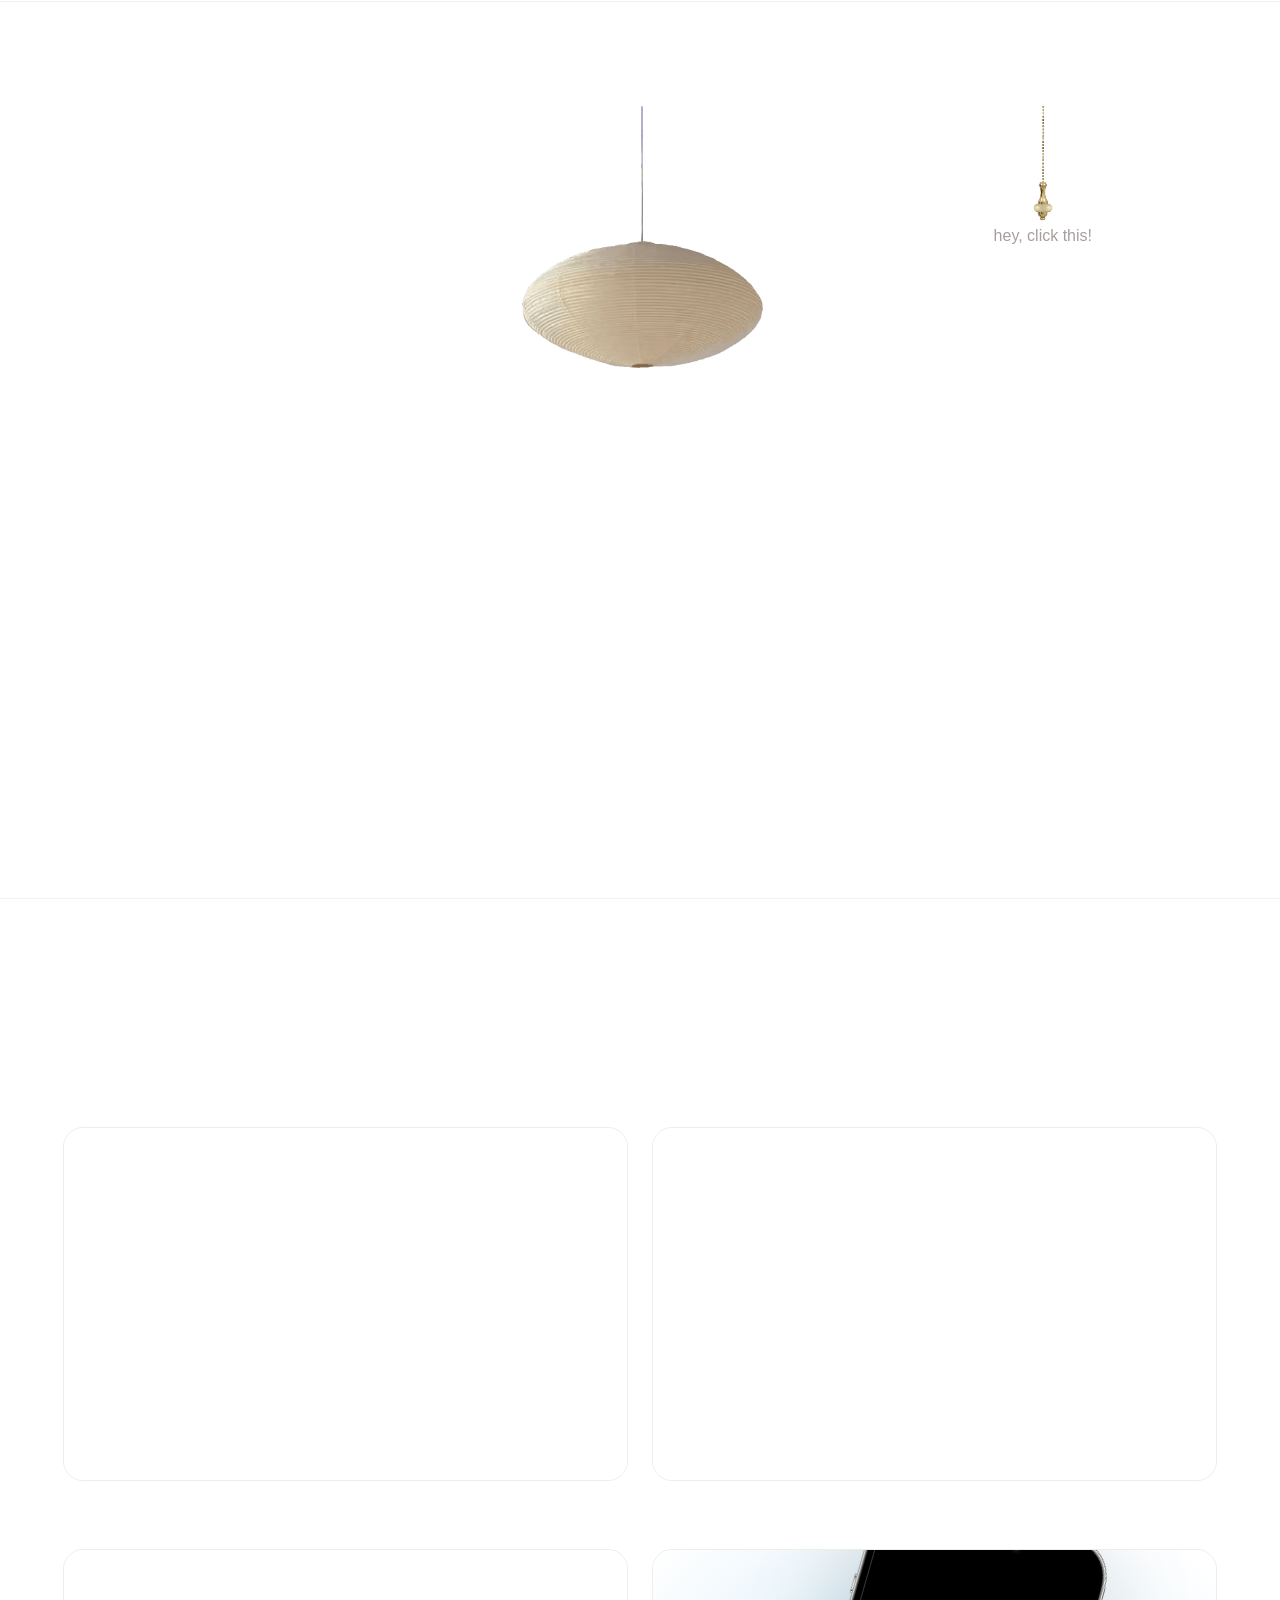
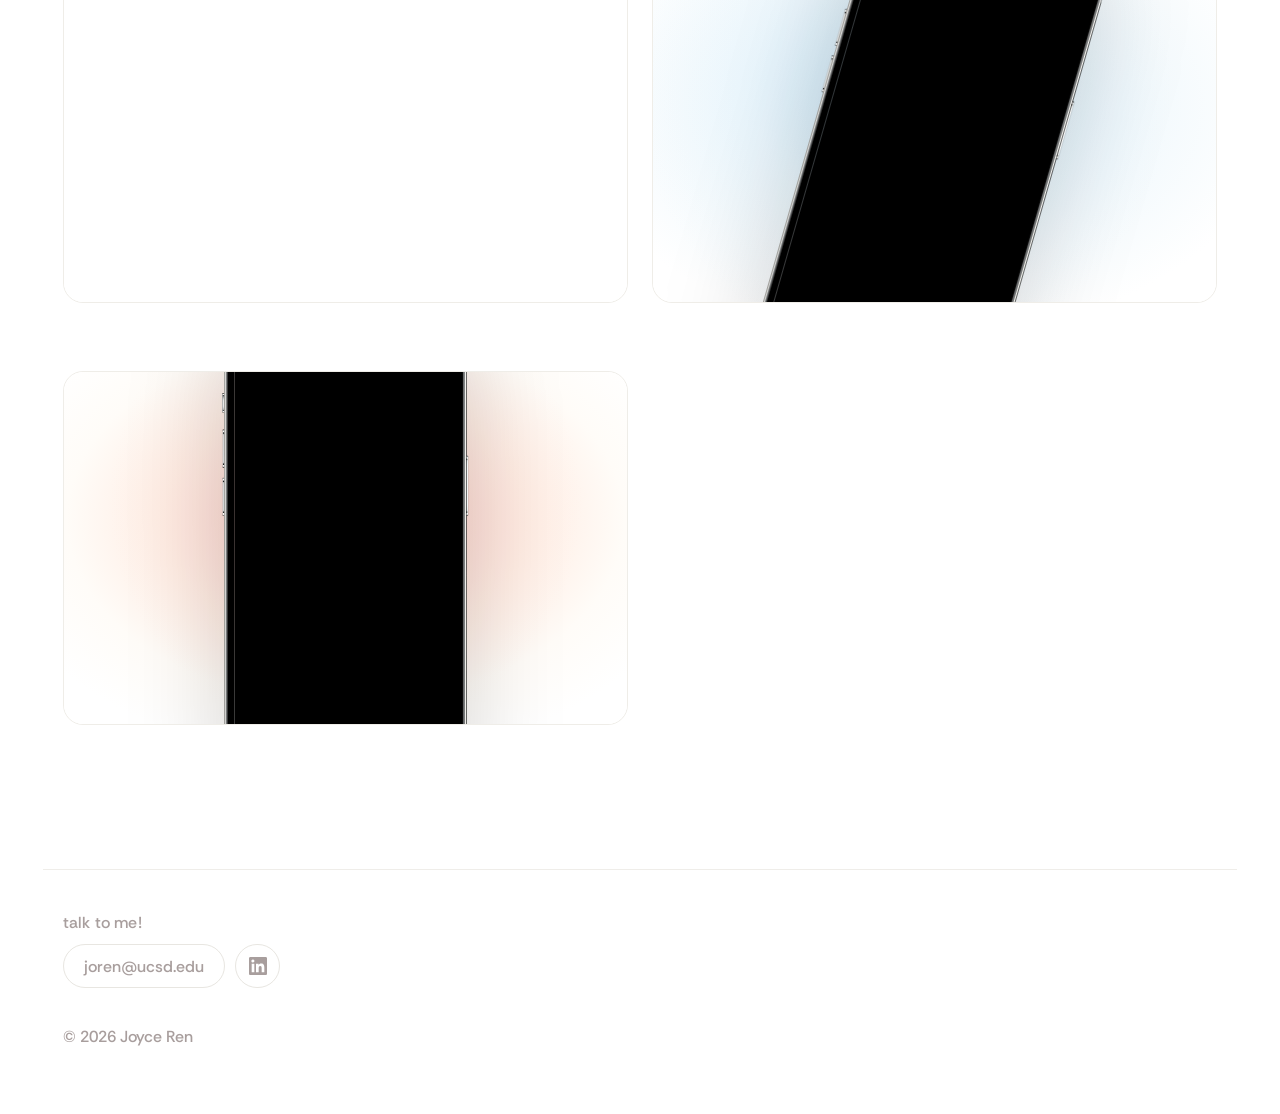
==== index.html @ e7a12d9d "Blur the hero name in faster and fade the nav in on scroll. The name and tagline now sharpen slightl" ====
<!DOCTYPE html>
<html lang="en">
<head>
  <meta charset="UTF-8">
  <meta name="viewport" content="width=device-width, initial-scale=1.0">
  <meta name="description" content="Joyce Ren — Product designer and creative technologist.">
  <title>Joyce Ren — Portfolio</title>
  <link rel="preconnect" href="https://fonts.googleapis.com">
  <link rel="preconnect" href="https://fonts.gstatic.com" crossorigin>
  <link href="https://fonts.googleapis.com/css2?family=Rethink+Sans:ital,wght@0,300;0,400;0,500;0,600;0,700;0,800;1,300;1,400;1,500;1,600;1,700;1,800&display=swap" rel="stylesheet">
  <link rel="icon" href="favicon.ico" sizes="any">
  <link rel="icon" type="image/png" sizes="32x32" href="assets/favicon/favicon-32.png">
  <link rel="icon" type="image/png" sizes="192x192" href="assets/favicon/favicon-192.png">
  <link rel="apple-touch-icon" href="assets/favicon/apple-touch-icon.png">
  <link rel="stylesheet" href="css/main.css">
</head>
<body class="portfolio-page">

  <header class="case-topbar" aria-hidden="true">
    <div class="case-topbar__inner">
      <div class="case-topbar__left">
        <a href="index.html" class="case-topbar__logo" aria-label="Joyce Ren home"></a>
        <nav id="site-nav" class="case-topbar__nav" aria-label="Main">
          <a href="index.html#work">Work</a>
          <a href="canvas/index.html">Canvas</a>
          <a href="about/index.html">About</a>
        </nav>
      </div>
      <button class="nav-toggle" aria-expanded="false" aria-controls="site-nav" aria-label="Toggle navigation">
        Menu
      </button>
    </div>
  </header>

  <main>
    <section class="hero lamp-hero" id="intro" aria-label="Introduction">
      <div class="lamp-hero__sticky">
        <div class="lamp-hero__stage">
          <div class="lamp-hero__halo" aria-hidden="true">
            <img
              class="lamp-hero__glow"
              src="assets/images/hero/lamp-glow.png"
              alt=""
              width="613"
              height="760"
              decoding="async"
            >
          </div>

          <div class="lamp-hero__lamp" aria-hidden="true">
            <img
              class="lamp-hero__lamp-img lamp-hero__lamp-img--unlit"
              src="assets/images/hero/lamp-unlit.png"
              alt=""
              width="459"
              height="432"
              decoding="async"
              fetchpriority="high"
            >
            <img
              class="lamp-hero__lamp-img lamp-hero__lamp-img--lit"
              src="assets/images/hero/lamp-lit.png"
              alt=""
              width="459"
              height="432"
              decoding="async"
            >
          </div>

          <button
            type="button"
            class="lamp-hero__pull"
            id="lamp-pull"
            aria-label="Pull to light the lamp"
            aria-pressed="false"
          >
            <img
              class="lamp-hero__pull-img"
              src="assets/images/hero/pull-chain.png"
              alt=""
              width="85"
              height="455"
              decoding="async"
            >
            <span class="lamp-hero__hint">hey, click this!</span>
          </button>

          <div class="lamp-hero__intro">
            <h1 class="lamp-hero__name">Joyce Ren</h1>
            <p class="lamp-hero__tagline">designs to illuminate the human experience.</p>
          </div>
        </div>
      </div>
      <div class="lamp-hero__scroll" aria-hidden="true"></div>
    </section>

    <section id="work" class="section section--tight" aria-label="Work">
      <div class="container">
        <ul class="work-grid">
          <li>
            <article class="work-card edge-glow">
              <span class="edge-glow__bloom" aria-hidden="true"></span>
              <span class="edge-glow__ring" aria-hidden="true"></span>
              <div class="work-card__image work-card__image--video" aria-hidden="true">
                <video
                  class="work-card__cover-video"
                  autoplay
                  muted
                  loop
                  playsinline
                  webkit-playsinline
                  preload="metadata"
                >
                  <source src="assets/videos/autoinvent/autoinvent-cover.mp4" type="video/mp4">
                </video>
              </div>
              <h3 class="work-card__caption">
                <span class="work-card__title">AutoInvent</span>
                <span class="work-card__sep" aria-hidden="true">•</span>
                <span class="work-card__desc">Building the first accessible AI patent platform.</span>
              </h3>
              <a href="case-studies/autoinvent/index.html" class="work-card__link" aria-label="AutoInvent case study"></a>
            </article>
          </li>

          <li>
            <article class="work-card edge-glow">
              <span class="edge-glow__bloom" aria-hidden="true"></span>
              <span class="edge-glow__ring" aria-hidden="true"></span>
              <div class="work-card__image work-card__image--video" aria-hidden="true">
                <video
                  class="work-card__cover-video work-card__cover-video--cueturn"
                  autoplay
                  muted
                  loop
                  playsinline
                  webkit-playsinline
                  preload="auto"
                  data-loop-start="6.9"
                  data-playback-rate="1.9"
                >
                  <source src="assets/videos/cueturn/cueturn-demo-vid.mp4" type="video/mp4">
                </video>
              </div>
              <h3 class="work-card__caption">
                <span class="work-card__title">CueTurn (HCI Research)</span>
                <span class="work-card__sep" aria-hidden="true">•</span>
                <span class="work-card__desc">How AI intervenes in live group conversations</span>
              </h3>
              <a href="case-studies/cueturn/index.html" class="work-card__link" aria-label="CueTurn case study"></a>
            </article>
          </li>

          <li>
            <article class="work-card edge-glow">
              <span class="edge-glow__bloom" aria-hidden="true"></span>
              <span class="edge-glow__ring" aria-hidden="true"></span>
              <div class="work-card__image work-card__image--current" aria-hidden="true">
                <video
                  class="work-card__cover-video"
                  autoplay
                  muted
                  loop
                  playsinline
                  webkit-playsinline
                  preload="metadata"
                >
                  <source src="assets/videos/current/scene-1.mp4" type="video/mp4">
                </video>
              </div>
              <h3 class="work-card__caption">
                <span class="work-card__title">Current</span>
                <span class="work-card__sep" aria-hidden="true">•</span>
                <span class="work-card__desc">Google Calendar extension for long-term goals and daily tasks.</span>
              </h3>
              <a href="case-studies/current/index.html" class="work-card__link work-card__link--current" aria-label="Current case study"></a>
            </article>
          </li>

          <li>
            <article class="work-card edge-glow">
              <span class="edge-glow__bloom" aria-hidden="true"></span>
              <span class="edge-glow__ring" aria-hidden="true"></span>
              <div class="work-card__image work-card__image--homestart" aria-hidden="true">
                <div class="home-start-cover">
                  <div class="case-device-video case-device-video--modern home-start-cover__phone">
                    <img
                      class="case-device-video__frame"
                      src="assets/images/home-start/phone-frame.png"
                      alt=""
                      width="418"
                      height="850"
                      decoding="async"
                    >
                    <div class="case-device-video__screen">
                      <video
                        class="case-device-video__media"
                        autoplay
                        muted
                        loop
                        playsinline
                        webkit-playsinline
                        preload="metadata"
                      >
                        <source src="assets/images/home-start/home-start-filter-demo.mp4" type="video/mp4">
                      </video>
                    </div>
                  </div>
                </div>
              </div>
              <h3 class="work-card__caption">
                <span class="work-card__title">Home Start</span>
                <span class="work-card__sep" aria-hidden="true">•</span>
                <span class="work-card__desc">Volunteer management with automated communication.</span>
              </h3>
              <a href="case-studies/home-start/index.html" class="work-card__link" aria-label="Home Start case study"></a>
            </article>
          </li>

          <li>
            <article class="work-card edge-glow">
              <span class="edge-glow__bloom" aria-hidden="true"></span>
              <span class="edge-glow__ring" aria-hidden="true"></span>
              <div class="work-card__image work-card__image--uber-med" aria-hidden="true">
                <div class="uber-med-cover">
                  <div class="case-device-video case-device-video--modern uber-med-cover__phone">
                    <img
                      class="case-device-video__frame"
                      src="assets/images/uber-med/phone-frame.png"
                      alt=""
                      width="418"
                      height="850"
                      decoding="async"
                    >
                    <div class="case-device-video__screen">
                      <video
                        class="case-device-video__media"
                        autoplay
                        muted
                        loop
                        playsinline
                        webkit-playsinline
                        preload="metadata"
                        data-playback-rate="1.8"
                      >
                        <source src="assets/images/uber-med/uber-med-ride-accommodations-demo.mp4" type="video/mp4">
                      </video>
                    </div>
                  </div>
                </div>
              </div>
              <h3 class="work-card__caption">
                <span class="work-card__title">Uber Med</span>
                <span class="work-card__sep" aria-hidden="true">•</span>
                <span class="work-card__desc">Integrating healthcare with reliable transportation.</span>
              </h3>
              <a href="case-studies/uber-med/index.html" class="work-card__link" aria-label="Uber Med case study"></a>
            </article>
          </li>
        </ul>
      </div>
    </section>
  </main>

  <footer class="home-footer">
    <div class="container home-footer__inner">
      <div class="home-footer__cta">
        <p class="home-footer__prompt">talk to me!</p>
        <div class="home-footer__actions">
          <a class="home-footer__email edge-glow" href="mailto:joren@ucsd.edu">
            <span class="edge-glow__bloom" aria-hidden="true"></span>
            <span class="edge-glow__ring" aria-hidden="true"></span>
            <span class="home-footer__email-text">joren@ucsd.edu</span>
          </a>
          <a class="home-footer__linkedin edge-glow" href="https://www.linkedin.com/in/joyce-ren" target="_blank" rel="noopener noreferrer" aria-label="LinkedIn">
            <span class="edge-glow__bloom" aria-hidden="true"></span>
            <span class="edge-glow__ring" aria-hidden="true"></span>
            <svg viewBox="0 0 24 24" aria-hidden="true" focusable="false">
              <path fill="currentColor" d="M20.45 20.45h-3.56v-5.57c0-1.33-.03-3.04-1.85-3.04-1.85 0-2.14 1.45-2.14 2.94v5.67H9.34V9h3.41v1.56h.05c.48-.9 1.64-1.85 3.37-1.85 3.6 0 4.27 2.37 4.27 5.46v6.28zM5.34 7.43a2.07 2.07 0 1 1 0-4.13 2.07 2.07 0 0 1 0 4.13zM7.12 20.45H3.56V9h3.56v11.45zM22.23 0H1.77C.79 0 0 .77 0 1.73v20.54C0 23.23.79 24 1.77 24h20.46c.98 0 1.77-.77 1.77-1.73V1.73C24 .77 23.21 0 22.23 0z"/>
            </svg>
          </a>
        </div>
      </div>
    </div>
    <div class="container home-footer__bottom">
      <span class="home-footer__copy">© 2026 Joyce Ren</span>
    </div>
  </footer>

  <script src="js/main.js"></script>
</body>
</html>
---- css/main.css ----
/* ==========================================================================
   Portfolio — shared styles
   ========================================================================== */

:root {
  --color-bg: #ffffff;
  --color-surface: #ffffff;
  --color-text: #A89E9D;
  --color-text-muted: #A89E9D;
  --color-text-hover: #a1a1a1;
  --color-text-muted-hover: #a1a1a1;
  --color-border: #e8e6e1;
  --color-accent: #2d4a3e;
  --color-accent-hover: #1f332b;

  --font-sans: "Rethink Sans", system-ui, -apple-system, BlinkMacSystemFont, "Segoe UI", sans-serif;
  --font-serif: var(--font-sans);

  --space-xs: 0.5rem;
  --space-sm: 1rem;
  --space-md: 1.5rem;
  --space-lg: 2.5rem;
  --space-xl: 4rem;
  --space-2xl: 6rem;

  --max-width: 74.625rem;
  --radius: 0.5rem;
  --transition: 200ms ease;

  /* Type scale — fixed sizes (source of truth) */
  --text-title-size: 64px; /* titles */
  --text-secondary-size: 32px; /* subheading / secondary */
  --text-tertiary-size: 16px; /* tertiary / body */
  --text-tertiary-weight: 500; /* tertiary / body weight */

  --case-content-max: 55rem;
  --case-sidebar-width: 10.5625rem;
  --nav-max-width: 74.625rem;
  --nav-padding-inline: 1.25rem;
  --nav-link-gap: 1.5rem;
  --nav-logo-gap: 1.75rem;
  --case-topbar-height: 4.5rem;

  --nav-glow-color: rgb(255, 190, 120);
  --nav-glow-core: rgba(255, 190, 120, 0.65);
  --nav-glow-mid: rgba(255, 160, 80, 0.38);
  --nav-glow-soft: rgba(255, 175, 100, 0.22);
  --nav-glow-hover: var(--nav-glow-color);
  --nav-glow-travel: 0.9s cubic-bezier(0.33, 1, 0.68, 1);
  --nav-glow-pad-x: 10px;
  --nav-glow-pad-y: 6px;
  --nav-glow-logo-size: calc(0.9375rem * 1.2 + 0.7rem + 2 * var(--nav-glow-pad-y));
  --nav-glow-fill: radial-gradient(
    circle at 50% 50%,
    rgba(255, 195, 130, 0.92) 0%,
    rgba(255, 170, 95, 0.55) 42%,
    rgba(255, 150, 75, 0.18) 72%,
    transparent 100%
  );
}

*,
*::before,
*::after {
  box-sizing: border-box;
}

html {
  scroll-behavior: smooth;
  overflow-x: clip;
}

body {
  margin: 0;
  font-family: var(--font-sans);
  font-size: var(--text-tertiary-size);
  line-height: 1.6;
  color: #A89E9D;
  background: var(--color-bg);
  -webkit-font-smoothing: antialiased;
  overflow-x: clip;
}

img {
  max-width: 100%;
  height: auto;
  display: block;
}

a {
  color: inherit;
  text-decoration: none;
}

a:hover {
  color: #a1a1a1;
}

/* --------------------------------------------------------------------------
   Layout
   -------------------------------------------------------------------------- */

.container {
  width: min(100% - 2.5rem, var(--nav-max-width));
  margin-inline: auto;
  padding-inline: var(--nav-padding-inline);
}

.section {
  padding-block: var(--space-xl);
}

.section--tight {
  padding-block: var(--space-lg);
}

/* --------------------------------------------------------------------------
   Typography
   -------------------------------------------------------------------------- */

.eyebrow {
  font-size: var(--text-tertiary-size);
  font-weight: 600;
  letter-spacing: 0.08em;
  text-transform: uppercase;
  color: #A89E9D;
}

h1, h2, h3, h4 {
  line-height: 1.2;
  font-weight: 600;
  margin: 0 0 var(--space-sm);
}

h1 {
  font-size: var(--text-title-size);
  letter-spacing: -0.02em;
}

h2 {
  font-size: var(--text-secondary-size);
  letter-spacing: -0.01em;
}

h3,
h4 {
  font-size: var(--text-tertiary-size);
}

p {
  margin: 0 0 var(--space-sm);
}

.lead {
  font-size: var(--text-tertiary-size);
  color: #A89E9D;
  max-width: 42rem;
}

.prose {
  max-width: 42rem;
}

.prose p:last-child {
  margin-bottom: 0;
}

/* --------------------------------------------------------------------------
   Header & navigation
   -------------------------------------------------------------------------- */

.site-header {
  position: sticky;
  top: 0;
  z-index: 100;
  background: color-mix(in srgb, var(--color-bg) 90%, transparent);
  backdrop-filter: blur(8px);
  border-bottom: 1px solid var(--color-border);
}

.site-header__inner {
  display: flex;
  align-items: center;
  justify-content: space-between;
  padding-block: var(--space-sm);
  gap: var(--space-md);
}

.site-header__resume {
  font-size: var(--text-tertiary-size);
  color: #A89E9D;
  margin-left: auto;
}

.site-header__resume:hover {
  color: var(--color-text-hover);
}

.site-logo {
  font-weight: 600;
  font-size: var(--text-tertiary-size);
  letter-spacing: -0.01em;
}

.site-nav {
  display: flex;
  align-items: center;
  gap: var(--space-md);
}

.site-nav a {
  font-size: var(--text-tertiary-size);
  color: #A89E9D;
  transition: color var(--transition);
}

.site-nav a:hover,
.site-nav a[aria-current="page"] {
  color: var(--color-text-hover);
}

.nav-toggle {
  display: none;
  background: none;
  border: 1px solid var(--color-border);
  border-radius: var(--radius);
  padding: var(--space-xs) var(--space-sm);
  font: inherit;
  cursor: pointer;
}

/* --------------------------------------------------------------------------
   Buttons & links
   -------------------------------------------------------------------------- */

.btn {
  display: inline-flex;
  align-items: center;
  gap: var(--space-xs);
  padding: 0.75rem 1.25rem;
  font-size: var(--text-tertiary-size);
  font-weight: 500;
  border-radius: var(--radius);
  border: 1px solid transparent;
  transition: background var(--transition), color var(--transition), border-color var(--transition);
  cursor: pointer;
}

.btn--primary {
  background: var(--color-accent);
  color: #fff;
}

.btn--primary:hover {
  background: var(--color-accent-hover);
  color: #fff;
}

.btn--ghost {
  border-color: var(--color-border);
  background: var(--color-surface);
}

.btn--ghost:hover {
  border-color: var(--color-text-muted-hover);
  color: var(--color-text-hover);
}

.text-link {
  font-size: var(--text-tertiary-size);
  font-weight: 500;
  color: #A89E9D;
  text-decoration: underline;
  text-underline-offset: 3px;
}

.text-link:hover {
  color: #a1a1a1;
}

/* --------------------------------------------------------------------------
   Home — lamp hero
   -------------------------------------------------------------------------- */

.portfolio-page.lamp-is-lit {
  --case-bg: color-mix(in srgb, #ffffff 92%, #fff3e4);
}

.lamp-hero {
  position: relative;
  min-height: 118vh;
  margin: 0;
  padding: 0;
}

.lamp-hero__scroll {
  height: 18vh;
  pointer-events: none;
}

.lamp-hero__sticky {
  position: sticky;
  top: 0;
  z-index: 1;
  display: flex;
  align-items: stretch;
  justify-content: center;
  min-height: 100vh;
  min-height: 100dvh;
  overflow: hidden;
  background: #ffffff;
}

.lamp-hero__stage {
  /* Shared lamp geometry so the glow can center on the shade. */
  --lamp-top: clamp(3.75rem, 10vh, 6rem);
  --lamp-width: clamp(13.5rem, 27vw, 19.5rem);
  --lamp-height: calc(var(--lamp-width) * 432 / 459);
  /* Keep glow near the shade center, nudged slightly upward. */
  --lamp-body-y: calc(var(--lamp-top) + var(--lamp-height) * 0.52);
  position: relative;
  width: min(100%, 56rem);
  min-height: 100vh;
  min-height: 100dvh;
  margin-inline: auto;
}

.lamp-hero__halo {
  position: absolute;
  top: var(--lamp-body-y);
  left: 50%;
  z-index: 0;
  width: clamp(36rem, 80vw, 58rem);
  height: clamp(29rem, 76vh, 53rem);
  transform: translate(-50%, -50%);
  opacity: calc(var(--lamp-power) * 0.9);
  pointer-events: none;
  transition: opacity 0.1s ease;
  overflow: hidden;
  /* Soften every edge of the glow art. */
  -webkit-mask-image:
    linear-gradient(to right, transparent 0%, #000 12%, #000 88%, transparent 100%),
    linear-gradient(to bottom, transparent 0%, #000 10%, #000 86%, transparent 100%);
  -webkit-mask-composite: source-in;
  mask-image:
    linear-gradient(to right, transparent 0%, #000 12%, #000 88%, transparent 100%),
    linear-gradient(to bottom, transparent 0%, #000 10%, #000 86%, transparent 100%);
  mask-composite: intersect;
}

.lamp-hero__glow {
  display: block;
  width: 100%;
  max-width: none;
  height: 100%;
  object-fit: fill;
  object-position: center center;
  user-select: none;
  -webkit-user-drag: none;
  filter: blur(2.5px);
}

.lamp-hero__lamp {
  position: absolute;
  top: var(--lamp-top);
  left: 50%;
  z-index: 2;
  width: var(--lamp-width);
  aspect-ratio: 459 / 432;
  transform: translateX(-50%);
  pointer-events: none;
}

.lamp-hero__lamp-img {
  position: absolute;
  inset: 0;
  display: block;
  width: 100%;
  height: 100%;
  object-fit: contain;
  object-position: center center;
  image-rendering: auto;
  user-select: none;
  -webkit-user-drag: none;
}

.lamp-hero__lamp-img--unlit {
  opacity: calc(1 - var(--lamp-power));
  transition: opacity 0.1s ease;
}

.lamp-hero__lamp-img--lit {
  opacity: var(--lamp-power);
  filter:
    drop-shadow(0 0 calc(16px * var(--lamp-power)) rgba(255, 190, 120, 0.42))
    drop-shadow(0 0 calc(40px * var(--lamp-power)) rgba(255, 170, 100, 0.26));
  transition: opacity 0.1s ease, filter 0.1s ease;
}

.lamp-hero__pull {
  /* Hang beside the lantern; chain top matches the cord top in the lamp art. */
  position: absolute;
  top: calc(var(--lamp-top) + var(--lamp-height) * 0.055);
  left: calc(50% + clamp(17.5rem, 34.5vw, 24.5rem));
  z-index: 3;
  display: flex;
  flex-direction: column;
  align-items: center;
  width: clamp(1rem, 2.05vw, 1.35rem);
  padding: 0;
  margin: 0;
  border: 0;
  background: transparent;
  cursor: pointer;
  pointer-events: none;
  transform: translateY(calc(var(--lamp-power) * 4px));
  transition: transform 0.2s cubic-bezier(0.33, 1, 0.68, 1);
}

.lamp-hero__pull-img {
  pointer-events: auto;
}

.lamp-hero__pull:focus-visible {
  outline: 2px solid rgba(255, 180, 110, 0.8);
  outline-offset: 4px;
  border-radius: 999px;
}

.lamp-hero__pull-img {
  display: block;
  width: 100%;
  max-width: none;
  height: auto;
  max-height: clamp(5.5rem, 16vh, 7.35rem);
  object-fit: contain;
  object-position: top center;
  user-select: none;
  -webkit-user-drag: none;
  transition: transform 0.35s cubic-bezier(0.33, 1, 0.68, 1);
}

.lamp-hero__pull:hover .lamp-hero__pull-img {
  transform: translateY(4px);
}

.lamp-hero__pull.is-pulled .lamp-hero__pull-img {
  transform: translateY(10px);
  transition-duration: 0.45s;
}

.lamp-hero__hint {
  margin-top: 0.3rem;
  font-size: var(--text-tertiary-size);
  font-style: normal;
  font-weight: var(--text-tertiary-weight);
  color: #A89E9D;
  white-space: nowrap;
  opacity: calc(1 - var(--lamp-power));
  visibility: visible;
  transition: opacity 0.1s ease, visibility 0.1s ease;
  pointer-events: none;
  text-align: center;
}

.portfolio-page.lamp-is-lit .lamp-hero__hint {
  visibility: hidden;
}

.lamp-hero__intro {
  position: absolute;
  left: 50%;
  top: clamp(59%, 66vh, 72%);
  z-index: 2;
  width: min(100% - 2rem, 72rem);
  text-align: center;
  transform: translate(-50%, 0);
  /* Clears a little ahead of the lamp so the name and tagline blur into focus first. */
  opacity: var(--intro-power);
  filter: blur(calc((1 - var(--intro-power)) * 7px));
  transition: opacity 0.05s ease, filter 0.05s ease;
  pointer-events: none;
}

.lamp-hero__intro .lamp-hero__name {
  margin: 0 0 0.4rem;
  font-family: var(--font-sans);
  font-size: var(--text-title-size);
  font-style: normal;
  font-weight: 600;
  letter-spacing: -0.03em;
  line-height: 1.05;
  color: #f4c8ae;
  display: inline-block;
  transform: translateY(calc((1 - var(--intro-power)) * -0.75rem));
  transition: transform 0.05s ease;
}

.lamp-hero__intro .lamp-hero__tagline {
  margin: 0;
  font-family: var(--font-sans);
  font-size: calc(var(--text-secondary-size) - 2px);
  font-style: italic;
  font-weight: 550;
  letter-spacing: -0.02em;
  line-height: 1.4;
  color: #f4c8ae;
  white-space: nowrap;
}

@media (max-width: 900px) {
  .lamp-hero__pull {
    left: calc(50% + clamp(9.5rem, 28vw, 14rem));
  }
}

@media (max-width: 768px) {
  .lamp-hero__stage {
    --lamp-top: calc(var(--case-topbar-height) + 2.25rem);
    --lamp-width: clamp(11.25rem, 58vw, 15.75rem);
  }

  .lamp-hero__halo {
    width: min(110vw, 34rem);
    height: clamp(24rem, 64vh, 37rem);
  }

  .lamp-hero__pull {
    top: calc(var(--lamp-top) + var(--lamp-height) * 0.055);
    left: calc(50% + clamp(6.75rem, 34vw, 9.5rem));
    width: clamp(0.95rem, 4.4vw, 1.25rem);
  }

  .lamp-hero__pull-img {
    max-height: clamp(5.1rem, 14.5vh, 6.9rem);
  }

  .lamp-hero__hint {
    font-size: var(--text-tertiary-size);
    letter-spacing: -0.03em;
  }

  .lamp-hero__intro {
    top: clamp(57%, 63vh, 69%);
  }

  .lamp-hero__intro .lamp-hero__tagline {
    white-space: normal;
  }

  .lamp-hero__intro .lamp-hero__name {
    font-size: var(--text-title-size);
  }

  .lamp-hero__intro .lamp-hero__tagline {
    font-size: calc(var(--text-secondary-size) - 2px);
  }
}

@media (max-width: 430px) {
  .lamp-hero__stage {
    --lamp-width: clamp(10.5rem, 56vw, 13.5rem);
  }

  .lamp-hero__pull {
    left: calc(50% + 5.85rem);
  }

  .lamp-hero__hint {
    font-size: var(--text-tertiary-size);
    max-width: 4.75rem;
    white-space: normal;
    line-height: 1.25;
  }
}

@media (prefers-reduced-motion: reduce) {
  .lamp-hero__halo,
  .lamp-hero__lamp-img--unlit,
  .lamp-hero__lamp-img--lit,
  .lamp-hero__pull,
  .lamp-hero__pull-img,
  .lamp-hero__hint,
  .lamp-hero__intro,
  .lamp-hero__intro .lamp-hero__name {
    transition: none;
  }
}

/* --------------------------------------------------------------------------
   Traveling edge glow (email pill, work cards, …)
   -------------------------------------------------------------------------- */

@property --edge-glow-angle {
  syntax: "<angle>";
  inherits: false;
  initial-value: 0deg;
}

@keyframes edge-glow-spin {
  to {
    --edge-glow-angle: 360deg;
  }
}

.edge-glow {
  --edge-glow-angle: 0deg;
  position: relative;
  isolation: isolate;
  overflow: visible;
}

.edge-glow__ring,
.edge-glow__bloom {
  position: absolute;
  inset: -1px;
  border-radius: inherit;
  pointer-events: none;
  opacity: 0;
  transition: opacity 0.35s ease;
  background: conic-gradient(
    from var(--edge-glow-angle),
    transparent 0deg,
    transparent 240deg,
    rgba(255, 215, 155, 0.06) 276deg,
    rgba(255, 210, 145, 0.62) 308deg,
    rgba(255, 198, 120, 0.78) 330deg,
    transparent 360deg
  );
}

.edge-glow__ring {
  z-index: 3;
  padding: 1px;
  -webkit-mask:
    linear-gradient(#000 0 0) content-box,
    linear-gradient(#000 0 0);
  mask:
    linear-gradient(#000 0 0) content-box,
    linear-gradient(#000 0 0);
  -webkit-mask-composite: xor;
  mask-composite: exclude;
}

.edge-glow__bloom {
  inset: -10px;
  filter: blur(10px);
  z-index: 0;
  padding: 10px;
  -webkit-mask:
    linear-gradient(#000 0 0) content-box,
    linear-gradient(#000 0 0);
  mask:
    linear-gradient(#000 0 0) content-box,
    linear-gradient(#000 0 0);
  -webkit-mask-composite: xor;
  mask-composite: exclude;
}

.edge-glow:hover .edge-glow__ring,
.edge-glow:hover .edge-glow__bloom,
.edge-glow:focus-visible .edge-glow__ring,
.edge-glow:focus-visible .edge-glow__bloom,
.edge-glow:focus-within .edge-glow__ring,
.edge-glow:focus-within .edge-glow__bloom {
  opacity: 0.85;
  animation: edge-glow-spin 2.8s linear infinite;
}

@media (prefers-reduced-motion: reduce) {
  .edge-glow:hover .edge-glow__ring,
  .edge-glow:hover .edge-glow__bloom,
  .edge-glow:focus-visible .edge-glow__ring,
  .edge-glow:focus-visible .edge-glow__bloom,
  .edge-glow:focus-within .edge-glow__ring,
  .edge-glow:focus-within .edge-glow__bloom {
    animation: none;
    background: radial-gradient(
      circle at 50% 100%,
      rgba(255, 190, 120, 0.7) 0%,
      rgba(255, 170, 95, 0.28) 42%,
      transparent 72%
    );
  }

  .edge-glow__ring {
    -webkit-mask: none;
    mask: none;
    inset: auto;
    left: 12%;
    right: 12%;
    bottom: -6px;
    height: 10px;
    border-radius: 999px;
    filter: blur(7px);
  }
}

/* --------------------------------------------------------------------------
   Work grid
   -------------------------------------------------------------------------- */

.work-grid {
  display: grid;
  grid-template-columns: repeat(2, minmax(0, 1fr));
  column-gap: var(--space-md);
  row-gap: 4.25rem;
  list-style: none;
  padding: 0;
  margin: 0;
  padding-bottom: 2.5rem;
}

.work-card {
  --work-card-radius: 1.25rem;
  --work-card-glow-spread: 8px;
  display: flex;
  flex-direction: column;
  background: var(--color-surface);
  border: 1px solid #efede8;
  border-radius: var(--work-card-radius);
  transition: border-color 0.32s ease, transform 0.32s ease, box-shadow 0.32s ease;
}

.work-card.edge-glow .edge-glow__ring {
  inset: 0;
  border-radius: var(--work-card-radius);
}

.work-card.edge-glow .edge-glow__bloom {
  inset: calc(-1 * var(--work-card-glow-spread));
  padding: var(--work-card-glow-spread);
  border-radius: calc(var(--work-card-radius) + var(--work-card-glow-spread));
}

.work-card.edge-glow:hover .edge-glow__ring,
.work-card.edge-glow:focus-visible .edge-glow__ring,
.work-card.edge-glow:focus-within .edge-glow__ring {
  opacity: 0.65;
  filter: blur(6px);
}

.work-card.edge-glow:hover .edge-glow__bloom,
.work-card.edge-glow:focus-visible .edge-glow__bloom,
.work-card.edge-glow:focus-within .edge-glow__bloom {
  opacity: 0.95;
  filter: blur(18px);
}

.work-card::before {
  content: "";
  position: absolute;
  inset: 0;
  z-index: 1;
  border-radius: inherit;
  background: var(--color-surface);
  pointer-events: none;
}

.work-card:hover,
.work-card:focus-within {
  border-color: rgba(255, 198, 145, 0.42);
  transform: translateY(-3px);
  box-shadow: 0 10px 22px rgba(0, 0, 0, 0.045);
}

@media (prefers-reduced-motion: reduce) {
  .work-card {
    transition: border-color 0.32s ease, box-shadow 0.32s ease;
  }

  .work-card:hover,
  .work-card:focus-within {
    transform: none;
  }

  .work-card__caption {
    transform: none;
    transition: opacity 0.38s ease;
  }
}

.work-card__image {
  position: relative;
  z-index: 1;
  aspect-ratio: 16 / 10;
  background: #ffffff;
  border: 0;
  border-radius: var(--work-card-radius);
  display: flex;
  align-items: center;
  justify-content: center;
  color: #A89E9D;
  font-size: var(--text-tertiary-size);
  letter-spacing: 0.05em;
  text-transform: uppercase;
  overflow: hidden;
}

.work-card__image--homestart {
  padding: 0;
  color: inherit;
  text-transform: none;
  letter-spacing: normal;
  font-size: inherit;
  align-items: stretch;
  justify-content: stretch;
  overflow: hidden;
  border-color: transparent;
  background: transparent;
}

.home-start-cover {
  position: relative;
  display: flex;
  align-items: center;
  justify-content: center;
  width: 100%;
  height: 100%;
  overflow: hidden;
  background:
    radial-gradient(
      ellipse 88% 92% at 48% 44%,
      #d7eefc 0%,
      #e7f5fd 22%,
      #f4fafd 48%,
      #ffffff 72%,
      #ffffff 100%
    );
}

.home-start-cover::before {
  content: "";
  position: absolute;
  inset: -18%;
  background: radial-gradient(
    circle at 46% 42%,
    rgba(160, 210, 240, 0.32) 0%,
    rgba(200, 230, 248, 0.12) 30%,
    transparent 54%
  );
  pointer-events: none;
}

.home-start-cover__phone {
  position: relative;
  z-index: 1;
  /* Zoomed out a touch so more of the tilted phone sits in frame */
  width: clamp(5.85rem, 26.5%, 8.35rem);
  /* Match home-start-hero.png phone lean (~16° clockwise) */
  transform: rotate(16deg) translate(2%, 6%);
  filter: drop-shadow(0 22px 40px rgba(40, 80, 110, 0.2));
}

.work-card__image--current,
.work-card__image--video {
  background: #ffffff;
  padding: 0;
  color: inherit;
  text-transform: none;
  letter-spacing: normal;
  font-size: inherit;
  align-items: stretch;
  justify-content: stretch;
  overflow: hidden;
}

.work-card__image--current .current-cover {
  width: 100%;
  height: 100%;
}

.work-card__cover-video {
  display: block;
  width: 100%;
  height: 100%;
  object-fit: cover;
  object-position: center;
  border: 0;
  pointer-events: none;
}

/* Hide iOS/Safari native play overlay on muted looping covers */
.work-card__cover-video::-webkit-media-controls,
.work-card__cover-video::-webkit-media-controls-enclosure,
.work-card__cover-video::-webkit-media-controls-start-playback-button,
.work-card__image .case-device-video__media::-webkit-media-controls,
.work-card__image .case-device-video__media::-webkit-media-controls-enclosure,
.work-card__image .case-device-video__media::-webkit-media-controls-start-playback-button,
.case-hero-image--video::-webkit-media-controls,
.case-hero-image--video::-webkit-media-controls-enclosure,
.case-hero-image--video::-webkit-media-controls-start-playback-button {
  display: none !important;
  -webkit-appearance: none;
  opacity: 0;
  pointer-events: none;
  width: 0;
  height: 0;
}

.work-card__cover-video--cueturn {
  transform: scale(1.2);
  transform-origin: center center;
}

.case-hero-image--cueturn-cover {
  transform: scale(1.06);
  transform-origin: center center;
}

.work-card__image--uber-med {
  padding: 0;
  color: inherit;
  text-transform: none;
  letter-spacing: normal;
  font-size: inherit;
  align-items: stretch;
  justify-content: stretch;
  overflow: hidden;
  border-color: transparent;
  background: transparent;
}

.uber-med-cover {
  position: relative;
  display: flex;
  align-items: center;
  justify-content: center;
  width: 100%;
  height: 100%;
  overflow: hidden;
  background:
    radial-gradient(
      ellipse 90% 95% at 50% 42%,
      #ffc8c4 0%,
      #ffdad4 18%,
      #ffede4 36%,
      #fffcf8 55%,
      #ffffff 72%,
      #ffffff 100%
    );
}

.uber-med-cover::before {
  content: "";
  position: absolute;
  inset: -15%;
  background: radial-gradient(
    circle at 50% 40%,
    rgba(255, 176, 172, 0.28) 0%,
    rgba(255, 218, 205, 0.1) 28%,
    transparent 52%
  );
  pointer-events: none;
}

.uber-med-cover__phone {
  position: relative;
  z-index: 1;
  width: clamp(7.25rem, 34%, 10.75rem);
  filter: drop-shadow(0 18px 36px rgba(120, 60, 40, 0.18));
}

.work-card__caption {
  position: absolute;
  left: 0.15rem;
  right: 0.15rem;
  top: 100%;
  z-index: 2;
  margin: 0;
  padding-top: 0.7rem;
  font-size: var(--text-tertiary-size);
  font-weight: 500;
  line-height: 1.4;
  opacity: 0;
  transform: translateY(-12px);
  pointer-events: none;
  transition: opacity 0.38s ease, transform 0.38s ease;
}

.work-card:hover .work-card__caption,
.work-card:focus-within .work-card__caption {
  opacity: 1;
  transform: translateY(0);
  pointer-events: auto;
}

.work-card__title {
  font-weight: 500;
}

.work-card__sep {
  padding-inline: 0.55em;
  font-weight: 400;
  color: #A89E9D;
}

.work-card__desc {
  font-weight: var(--text-tertiary-weight);
}

.work-card__tags {
  display: flex;
  flex-wrap: wrap;
  gap: var(--space-xs);
  margin-bottom: var(--space-sm);
}

.tag {
  font-size: var(--text-tertiary-size);
  font-weight: 500;
  letter-spacing: 0.04em;
  text-transform: uppercase;
  padding: 0.25rem 0.5rem;
  background: #ffffff;
  border: 1px solid var(--color-border);
  border-radius: 999px;
  color: #A89E9D;
}

.work-card__link {
  display: block;
  height: 0;
  overflow: visible;
  font-size: 0;
  line-height: 0;
  color: transparent;
}

.work-card__link::after {
  content: "";
  position: absolute;
  inset: 0;
  z-index: 1;
  border-radius: inherit;
  cursor: pointer;
}

.work-card__link--current {
  color: transparent;
}

@media (max-width: 768px) {
  .work-grid {
    grid-template-columns: 1fr;
  }
}

/* --------------------------------------------------------------------------
   About & contact
   -------------------------------------------------------------------------- */

.about-grid {
  display: grid;
  grid-template-columns: 1fr 1fr;
  gap: var(--space-xl);
  align-items: start;
}

.contact-links {
  display: flex;
  flex-wrap: wrap;
  gap: var(--space-md);
  margin-top: var(--space-md);
}

.contact-links a {
  font-size: var(--text-tertiary-size);
  color: #A89E9D;
}

/* --------------------------------------------------------------------------
   About page
   -------------------------------------------------------------------------- */

.about-page {
  --case-bg: #fff0dd;
  --case-text: #4a3931;
  --case-heading: #4a3931;
  --about-stage: #fff0dd;
  --about-ink: #4a3931;
  --about-muted: rgba(74, 57, 49, 0.72);
  --nav-glow-color: rgb(255, 190, 120);
  --nav-glow-core: rgba(255, 190, 120, 0.72);
  --nav-glow-mid: rgba(255, 160, 80, 0.42);
  --nav-glow-soft: rgba(255, 175, 100, 0.22);
  --nav-glow-hover: #fff0dd;
  --nav-glow-fill: radial-gradient(
    circle at 50% 50%,
    rgba(255, 195, 130, 0.92) 0%,
    rgba(255, 170, 95, 0.55) 42%,
    rgba(255, 150, 75, 0.18) 72%,
    transparent 100%
  );
  background: var(--about-stage);
  color: #A89E9D;
  min-height: 100vh;
}

.about-page .case-topbar {
  --topbar-glass-bg: rgba(255, 255, 255, 0.82);
  --topbar-glass-border: transparent;
  --topbar-glass-edge: transparent;
  border-bottom: 0;
  box-shadow: none;
}

.about-page .case-topbar__nav a,
.about-page .case-topbar__resume {
  color: rgba(74, 57, 49, 0.78);
}

.about-page .case-topbar__nav a:hover:not(.is-active),
.about-page .case-topbar__resume:hover {
  color: #9b6c45;
}

.about-page .case-topbar__nav a.is-active {
  color: #fff;
  text-shadow:
    0 0 10px rgba(255, 190, 120, 0.55),
    0 0 22px rgba(255, 175, 95, 0.3);
}

.canvas-page {
  --case-bg: #ffffff;
  --case-text: #8a8a8a;
  --case-heading: #5c5c5c;
  --canvas-ink: #6f6f6f;
  --canvas-muted: #b7aea6;
  --canvas-paper: #ffffff;
  --canvas-veil: rgba(232, 226, 218, 0.55);
  --canvas-placeholder-a: #ebe6df;
  --canvas-placeholder-b: #e3ddd4;
  --canvas-placeholder-c: #efe8e1;
  --canvas-serif: var(--font-sans);
  background: #ffffff;
  color: #A89E9D;
  /* overflow/height owned by the catalog .canvas-page block later in this file */
}

.canvas-stage {
  position: relative;
  box-sizing: border-box;
}

.canvas-toolbar {
  position: absolute;
  top: calc(var(--case-topbar-height) + 0.85rem);
  right: var(--nav-padding-inline);
  z-index: 30;
  display: flex;
  align-items: center;
  gap: 1rem;
  pointer-events: none;
}

.canvas-toolbar__hint {
  display: none;
  font-size: var(--text-tertiary-size);
  letter-spacing: 0.04em;
  text-transform: uppercase;
  color: #A89E9D;
}

.canvas-toolbar__controls {
  display: inline-flex;
  align-items: center;
  gap: 0.35rem;
  padding: 0.35rem;
  background: rgba(255, 252, 248, 0.9);
  border: 1px solid rgba(0, 0, 0, 0.06);
  backdrop-filter: blur(8px);
  pointer-events: auto;
}

.canvas-toolbar__btn {
  appearance: none;
  min-width: 2rem;
  height: 2rem;
  margin: 0;
  padding: 0 0.55rem;
  border: 0;
  background: transparent;
  color: #A89E9D;
  font: inherit;
  font-size: var(--text-tertiary-size);
  line-height: 1;
  cursor: pointer;
}

.canvas-toolbar__btn:hover,
.canvas-toolbar__btn:focus-visible {
  color: #3f3f3f;
}

.canvas-toolbar__btn--reset {
  font-size: var(--text-tertiary-size);
  letter-spacing: 0.04em;
  text-transform: uppercase;
}

.canvas-toolbar__level {
  min-width: 3.25rem;
  text-align: center;
  font-size: var(--text-tertiary-size);
  letter-spacing: 0.04em;
  color: #A89E9D;
}

.canvas-viewport {
  position: relative;
  width: 100%;
  height: 100%;
  overflow: hidden;
  cursor: grab;
  touch-action: none;
  user-select: none;
}

.canvas-viewport.is-dragging {
  cursor: grabbing;
}

.canvas-world {
  position: absolute;
  left: 50%;
  top: 50%;
  width: 1480px;
  height: 920px;
  transform-origin: center center;
  will-change: transform;
}

.canvas-spread {
  position: relative;
  display: grid;
  grid-template-columns: 1fr 1px 1fr;
  width: 100%;
  height: 100%;
  background: var(--canvas-paper);
  box-shadow:
    0 1px 0 rgba(255, 255, 255, 0.8) inset,
    0 22px 64px rgba(60, 45, 30, 0.05);
}

.canvas-gutter {
  background: linear-gradient(
    90deg,
    rgba(0, 0, 0, 0.04),
    rgba(0, 0, 0, 0.01) 45%,
    rgba(0, 0, 0, 0.05)
  );
}

.canvas-page-sheet {
  position: relative;
  overflow: visible;
  min-width: 0;
}

.canvas-page-sheet__mark {
  position: absolute;
  bottom: 1.35rem;
  left: 50%;
  transform: translateX(-50%);
  font-size: var(--text-tertiary-size);
  letter-spacing: 0.12em;
  color: #A89E9D;
}

.canvas-spread__spine-label {
  position: absolute;
  top: 50%;
  right: -0.15rem;
  margin: 0;
  transform: translateY(-50%) rotate(180deg);
  writing-mode: vertical-rl;
  font-size: var(--text-tertiary-size);
  letter-spacing: 0.22em;
  text-transform: uppercase;
  color: #A89E9D;
}

.canvas-note--vertical {
  position: absolute;
  top: 4.5rem;
  left: 1.75rem;
  margin: 0;
  writing-mode: vertical-rl;
  transform: rotate(180deg);
  font-family: var(--canvas-serif);
  font-size: var(--text-tertiary-size);
  letter-spacing: 0.08em;
  color: #A89E9D;
  z-index: 4;
}

.canvas-veil {
  position: absolute;
  top: 3.5rem;
  right: 3.5rem;
  width: 58%;
  height: 42%;
  background: var(--canvas-veil);
  z-index: 1;
  pointer-events: none;
}

.canvas-copy {
  position: absolute;
  z-index: 3;
  margin: 0;
  color: #A89E9D;
  font-size: var(--text-tertiary-size);
  line-height: 1.55;
}

.canvas-copy p {
  margin: 0;
}

.canvas-copy p + p {
  margin-top: 0.65rem;
}

.canvas-copy--lede {
  top: 4.75rem;
  left: 4.25rem;
  width: 11.5rem;
  font-family: var(--canvas-serif);
  font-size: var(--text-tertiary-size);
  line-height: 1.45;
  z-index: 5;
}

.canvas-copy--overlap {
  top: 22.5rem;
  left: 8.5rem;
  width: 12.5rem;
  padding: 0.85rem 0.95rem;
  background: rgba(255, 252, 248, 0.88);
  z-index: 6;
}

.canvas-copy--caption-block {
  top: 5.5rem;
  right: 5rem;
  width: 14rem;
  z-index: 4;
  color: #8d7f76;
}

.canvas-copy--caption-block strong {
  font-weight: 600;
  color: #6d625b;
}

.canvas-copy--footnote {
  bottom: 3.75rem;
  left: 2.75rem;
  width: 10.5rem;
  color: #A89E9D;
}

.canvas-index {
  position: absolute;
  left: 2.5rem;
  bottom: 4.5rem;
  z-index: 3;
  margin: 0;
  padding: 0;
  list-style: none;
  width: 12rem;
  font-size: var(--text-tertiary-size);
  line-height: 1.45;
  color: #A89E9D;
}

.canvas-index li + li {
  margin-top: 0.45rem;
}

.canvas-index span {
  display: inline-block;
  min-width: 3.1rem;
  letter-spacing: 0.06em;
  color: #9a8f86;
}

.canvas-piece {
  appearance: none;
  position: absolute;
  display: block;
  margin: 0;
  padding: 0;
  border: 0;
  background: transparent;
  color: inherit;
  font: inherit;
  text-align: left;
  cursor: pointer;
  z-index: 2;
}

.canvas-piece:focus-visible {
  outline: 2px solid color-mix(in srgb, #c9a8a0 55%, #a1a1a1);
  outline-offset: 4px;
}

.canvas-piece__frame {
  display: block;
  width: 100%;
  height: calc(100% - 1.35rem);
  background:
    linear-gradient(160deg, rgba(255, 255, 255, 0.5), transparent 46%),
    var(--canvas-placeholder-a);
  box-shadow: 0 18px 40px rgba(50, 40, 30, 0.08);
  transition: transform 0.4s ease, box-shadow 0.4s ease;
}

.canvas-piece:hover .canvas-piece__frame,
.canvas-piece:focus-visible .canvas-piece__frame {
  transform: translateY(-0.2rem) scale(1.01);
  box-shadow: 0 24px 48px rgba(50, 40, 30, 0.12);
}

.canvas-piece__meta {
  display: block;
  margin-top: 0.45rem;
  font-size: var(--text-tertiary-size);
  letter-spacing: 0.03em;
  color: #b39a90;
}

.canvas-piece--a {
  top: 8.5rem;
  left: 12.5rem;
  width: 15.5rem;
  height: 22rem;
  z-index: 5;
}

.canvas-piece--a .canvas-piece__frame {
  background:
    linear-gradient(165deg, rgba(255, 255, 255, 0.42), transparent 42%),
    var(--canvas-placeholder-b);
}

.canvas-piece--b {
  top: 28rem;
  left: 4.5rem;
  width: 18rem;
  height: 12.5rem;
  z-index: 4;
}

.canvas-piece--c {
  top: 3.75rem;
  left: 3rem;
  width: 26rem;
  height: 16.5rem;
  z-index: 3;
}

.canvas-piece--c .canvas-piece__frame {
  background:
    linear-gradient(145deg, rgba(255, 255, 255, 0.48), transparent 50%),
    #e8e2da;
}

.canvas-piece--d {
  top: 14.5rem;
  right: 2.75rem;
  width: 13.5rem;
  height: 20rem;
  z-index: 5;
}

.canvas-piece--d .canvas-piece__frame {
  background:
    linear-gradient(180deg, rgba(255, 255, 255, 0.35), transparent 50%),
    var(--canvas-placeholder-c);
}

.canvas-piece--e {
  bottom: 5.5rem;
  left: 14rem;
  width: 12rem;
  height: 10.5rem;
  z-index: 4;
}

.canvas-piece--f {
  bottom: 3.25rem;
  right: 4.5rem;
  width: 10.5rem;
  height: 14rem;
  z-index: 6;
}

.canvas-piece--f .canvas-piece__frame {
  background:
    linear-gradient(150deg, rgba(255, 255, 255, 0.45), transparent 55%),
    #e7e1d8;
}

.canvas-lightbox {
  width: min(56rem, calc(100vw - 2rem));
  max-width: calc(100vw - 2rem);
  max-height: calc(100vh - 2rem);
  margin: auto;
  padding: 0;
  border: 0;
  background: transparent;
  overflow: visible;
}

.canvas-lightbox::backdrop {
  background: rgba(247, 245, 241, 0.78);
  backdrop-filter: blur(10px);
}

.canvas-lightbox__panel {
  position: relative;
  display: grid;
  gap: clamp(1rem, 2.5vw, 1.5rem);
  padding: clamp(1rem, 3vw, 1.5rem);
  background: #fffcf8;
  border: 1px solid rgba(0, 0, 0, 0.06);
  box-shadow: 0 24px 64px rgba(0, 0, 0, 0.08);
  transform: translateY(0.75rem) scale(0.985);
  opacity: 0;
  transition: transform 0.35s ease, opacity 0.35s ease;
}

.canvas-lightbox[open] .canvas-lightbox__panel {
  transform: none;
  opacity: 1;
}

.canvas-lightbox__close {
  position: absolute;
  top: clamp(0.85rem, 2vw, 1.15rem);
  right: clamp(0.85rem, 2vw, 1.15rem);
  z-index: 2;
  appearance: none;
  margin: 0;
  padding: 0.35rem 0.55rem;
  border: 0;
  background: transparent;
  color: #A89E9D;
  font: inherit;
  font-size: var(--text-tertiary-size);
  letter-spacing: 0.02em;
  cursor: pointer;
}

.canvas-lightbox__close:hover,
.canvas-lightbox__close:focus-visible {
  color: #6f6f6f;
}

.canvas-lightbox__visual {
  width: 100%;
  aspect-ratio: 4 / 3;
  background:
    linear-gradient(160deg, rgba(255, 255, 255, 0.55), transparent 48%),
    var(--canvas-placeholder-a);
}

.canvas-lightbox__copy {
  max-width: 34rem;
  padding-bottom: 0.25rem;
}

.canvas-lightbox__title {
  margin: 0 0 0.4rem;
  font-family: var(--canvas-serif);
  font-size: var(--text-secondary-size);
  font-weight: 400;
  letter-spacing: -0.02em;
  color: #A89E9D;
}

.canvas-lightbox__caption {
  margin: 0;
  font-size: var(--text-tertiary-size);
  line-height: 1.55;
  color: #A89E9D;
}

/* --------------------------------------------------------------------------
   Foreword envelope
   -------------------------------------------------------------------------- */

.foreword-envelope {
  --envelope-w: 7.25rem;
  --envelope-h: 4.85rem;
  appearance: none;
  position: relative;
  z-index: 7;
  width: var(--envelope-w);
  height: calc(var(--envelope-h) + 1.65rem);
  margin: 0;
  padding: 0;
  border: 0;
  background: transparent;
  color: inherit;
  font: inherit;
  text-align: left;
  cursor: pointer;
  transform: rotate(-7deg);
  transform-origin: center bottom;
  transition: transform 0.45s cubic-bezier(0.22, 1, 0.36, 1);
}

.foreword-envelope:hover,
.foreword-envelope:focus-visible {
  transform: rotate(-3deg) translateY(-0.15rem);
}

.foreword-envelope:focus-visible {
  outline: 2px solid color-mix(in srgb, #c9a8a0 55%, #a1a1a1);
  outline-offset: 6px;
}

.foreword-envelope__paper {
  position: absolute;
  left: 16%;
  right: 10%;
  /* Sit mostly inside the body; top edge must clear the envelope crest. */
  bottom: calc(1.55rem + var(--envelope-h) * 0.48);
  height: 3.7rem;
  background:
    linear-gradient(180deg, #fff8ef 0%, #f3e8da 100%);
  border: 1px solid rgba(120, 100, 80, 0.16);
  box-shadow:
    0 1px 0 rgba(255, 255, 255, 0.65) inset,
    0 6px 14px rgba(70, 50, 30, 0.1);
  transform-origin: center bottom;
  transform: rotate(3deg) translateY(0);
  transition: transform 0.5s cubic-bezier(0.22, 1, 0.36, 1), height 0.5s cubic-bezier(0.22, 1, 0.36, 1);
  z-index: 1;
  overflow: hidden;
}

.foreword-envelope__paper-lines {
  display: block;
  width: 72%;
  height: 100%;
  margin: 0.35rem auto 0;
  background:
    repeating-linear-gradient(
      transparent 0 0.28rem,
      rgba(160, 140, 120, 0.22) 0.28rem 0.3rem
    );
  opacity: 0.85;
}

.foreword-envelope:hover .foreword-envelope__paper,
.foreword-envelope:focus-visible .foreword-envelope__paper {
  height: 4.75rem;
  transform: rotate(2deg) translateY(-1rem);
}

.foreword-envelope__body {
  position: absolute;
  left: 0;
  right: 0;
  bottom: 1.55rem;
  height: var(--envelope-h);
  z-index: 2;
  filter: drop-shadow(0 10px 18px rgba(70, 55, 40, 0.1));
}

.foreword-envelope__face {
  position: absolute;
  inset: 0;
  background:
    linear-gradient(160deg, rgba(255, 255, 255, 0.55), transparent 42%),
    linear-gradient(180deg, #efe7dc 0%, #e4d9cb 100%);
  border: 1px solid rgba(120, 100, 80, 0.14);
  clip-path: polygon(0 28%, 50% 62%, 100% 28%, 100% 100%, 0 100%);
}

.foreword-envelope__flap {
  position: absolute;
  inset: 0;
  background:
    linear-gradient(180deg, #f7f1e8 0%, #ebdfd1 100%);
  border: 1px solid rgba(120, 100, 80, 0.12);
  clip-path: polygon(0 28%, 50% 0, 100% 28%, 50% 58%);
  z-index: 3;
}

.foreword-envelope__face::after {
  content: "";
  position: absolute;
  inset: 0;
  background:
    linear-gradient(135deg, transparent 48%, rgba(120, 100, 80, 0.08) 50%, transparent 52%),
    linear-gradient(225deg, transparent 48%, rgba(120, 100, 80, 0.08) 50%, transparent 52%);
  clip-path: polygon(0 28%, 50% 62%, 100% 28%, 100% 100%, 0 100%);
  pointer-events: none;
}

.foreword-envelope__label {
  position: absolute;
  left: 0;
  right: 0;
  bottom: 0;
  display: block;
  font-size: var(--text-tertiary-size);
  letter-spacing: 0.18em;
  text-transform: uppercase;
  text-align: center;
  color: #b39a90;
}

/* --------------------------------------------------------------------------
   Foreword letter dialog
   -------------------------------------------------------------------------- */

.foreword-letter {
  width: min(44rem, calc(100vw - 1.5rem));
  max-width: calc(100vw - 1.5rem);
  max-height: calc(100vh - 1.5rem);
  margin: auto;
  padding: 0;
  border: 0;
  background: transparent;
  overflow: visible;
  color: #4a4540;
}

.foreword-letter::backdrop {
  background: rgba(242, 239, 234, 0.88);
  backdrop-filter: blur(10px);
}

.foreword-letter__stage {
  position: relative;
  display: grid;
  place-items: center;
  min-height: min(38rem, calc(100vh - 2rem));
  padding: 1rem;
}

.foreword-letter__close {
  position: absolute;
  top: 0.25rem;
  right: 0.25rem;
  z-index: 8;
  appearance: none;
  margin: 0;
  padding: 0.4rem 0.65rem;
  border: 0;
  background: transparent;
  color: #A89E9D;
  font: inherit;
  font-size: var(--text-tertiary-size);
  letter-spacing: 0.02em;
  cursor: pointer;
}

.foreword-letter__close:hover,
.foreword-letter__close:focus-visible {
  color: #6f6f6f;
}

.foreword-letter__scene {
  position: relative;
  width: min(36rem, 92vw);
  min-height: 16rem;
  display: grid;
  place-items: center;
  perspective: 1400px;
}

.foreword-letter__envelope {
  position: relative;
  width: min(20rem, 78vw);
  height: 12.5rem;
  /* Flat stacking so pocket/flap z-index reliably covers the rising paper. */
  transform-style: flat;
  transition:
    width 0.65s cubic-bezier(0.22, 1, 0.36, 1),
    height 0.65s cubic-bezier(0.22, 1, 0.36, 1);
}

.foreword-letter.is-reading .foreword-letter__envelope {
  width: min(36rem, 92vw);
  height: auto;
  min-height: 0;
}

.foreword-letter__envelope-back {
  position: absolute;
  inset: 0;
  background: linear-gradient(180deg, #efe6da 0%, #e3d7c8 100%);
  border: 1px solid rgba(120, 100, 80, 0.14);
  box-shadow: 0 18px 40px rgba(70, 50, 30, 0.1);
  z-index: 1;
  transition: opacity 0.4s ease;
}

.foreword-letter__pocket {
  position: absolute;
  inset: 0;
  z-index: 3;
  background:
    linear-gradient(160deg, rgba(255, 255, 255, 0.35), transparent 42%),
    linear-gradient(180deg, transparent 36%, #ebe1d4 36%, #e0d4c4 100%);
  clip-path: polygon(0 36%, 50% 72%, 100% 36%, 100% 100%, 0 100%);
  border: 1px solid rgba(120, 100, 80, 0.12);
  border-top: 0;
  pointer-events: none;
  transition: opacity 0.4s ease;
  isolation: isolate;
}

.foreword-letter__flap {
  position: absolute;
  left: 0;
  right: 0;
  top: 0;
  height: 58%;
  z-index: 4;
  background: linear-gradient(180deg, #f8f2ea 0%, #ebdfd1 100%);
  border: 1px solid rgba(120, 100, 80, 0.12);
  clip-path: polygon(0 64%, 50% 0, 100% 64%);
  transform-origin: 50% 64%;
  transform: perspective(900px) rotateX(0deg);
  transition:
    transform 0.55s cubic-bezier(0.4, 0, 0.2, 1),
    opacity 0.4s ease;
  backface-visibility: hidden;
}

.foreword-letter.is-open .foreword-letter__flap {
  transform: perspective(900px) rotateX(172deg);
}

.foreword-letter.is-reading .foreword-letter__envelope-back,
.foreword-letter.is-reading .foreword-letter__pocket,
.foreword-letter.is-reading .foreword-letter__flap {
  opacity: 0;
  pointer-events: none;
}

.foreword-letter__paper {
  position: absolute;
  left: 9%;
  right: 9%;
  bottom: 22%;
  z-index: 2;
  height: 2.4rem;
  overflow: hidden;
  transform-origin: center bottom;
  transition:
    height 0.65s cubic-bezier(0.22, 1, 0.36, 1) 0.12s,
    bottom 0.65s cubic-bezier(0.22, 1, 0.36, 1) 0.12s,
    left 0.55s cubic-bezier(0.22, 1, 0.36, 1),
    right 0.55s cubic-bezier(0.22, 1, 0.36, 1),
    box-shadow 0.45s ease;
}

.foreword-letter.is-open .foreword-letter__paper {
  height: 12.5rem;
  bottom: 44%;
}

.foreword-letter.is-reading .foreword-letter__paper {
  position: relative;
  left: 0;
  right: 0;
  bottom: auto;
  height: auto;
  max-height: min(70vh, 42rem);
  overflow: auto;
  z-index: 5;
  box-shadow: 0 24px 64px rgba(60, 45, 30, 0.12);
}

.foreword-letter__fold {
  transform-origin: top center;
  transform: perspective(1200px) rotateX(-82deg);
  transition: transform 0.85s cubic-bezier(0.22, 1, 0.36, 1) 0.22s;
}

.foreword-letter.is-open .foreword-letter__fold,
.foreword-letter.is-reading .foreword-letter__fold {
  transform: perspective(1200px) rotateX(0deg);
}

.foreword-letter__panel {
  position: relative;
  isolation: isolate;
  overflow: hidden;
  border-radius: 0;
  background-color: #e8e4dc;
  border: 1px solid rgba(120, 110, 100, 0.1);
  padding: clamp(1.75rem, 4.5vw, 2.75rem) clamp(1.5rem, 4vw, 2.75rem);
  box-shadow: 0 10px 28px rgba(60, 50, 40, 0.06);
  min-height: 18rem;
  color: #A89E9D;
}

.foreword-letter__photo {
  position: absolute;
  inset: 0;
  z-index: 0;
  width: 100%;
  height: 100%;
  object-fit: cover;
  object-position: center;
  pointer-events: none;
  user-select: none;
  opacity: 0.92;
}

.foreword-letter__kicker {
  position: relative;
  z-index: 1;
  margin: 0 0 1.5rem;
  font-family: var(--font-sans);
  font-size: var(--text-tertiary-size);
  font-weight: 300;
  letter-spacing: 0.32em;
  text-transform: uppercase;
  color: #6e6a64;
}

.foreword-letter__body,
.foreword-letter__body p {
  position: relative;
  z-index: 1;
  margin: 0;
  font-family: var(--font-sans);
  font-size: var(--text-tertiary-size);
  font-weight: 300;
  font-style: normal;
  line-height: 1.9;
  letter-spacing: 0.055em;
  color: #A89E9D;
  -webkit-font-smoothing: antialiased;
}

.foreword-letter__body p + p {
  margin-top: 1.35rem;
}

@media (min-width: 900px) {
  .canvas-toolbar__hint {
    display: inline;
  }
}

@media (max-width: 900px) {
  .canvas-world {
    width: 980px;
    height: 1280px;
  }

  .canvas-spread {
    grid-template-columns: 1fr;
    grid-template-rows: 1fr 1px 1fr;
  }

  .canvas-gutter {
    background: linear-gradient(
      180deg,
      rgba(0, 0, 0, 0.04),
      rgba(0, 0, 0, 0.01) 45%,
      rgba(0, 0, 0, 0.05)
    );
  }

  .canvas-spread__spine-label {
    display: none;
  }

  .canvas-page-sheet {
    min-height: 0;
  }

  .canvas-piece--a {
    left: 10rem;
    width: 14rem;
  }

  .canvas-piece--c {
    width: 22rem;
  }

  .canvas-piece--d {
    right: 2rem;
    width: 12rem;
  }

  .canvas-toolbar {
    top: calc(var(--case-topbar-height) + 0.55rem);
    right: 0.75rem;
    gap: 0.5rem;
  }
}

@media (max-width: 600px) {
  .canvas-world {
    width: 820px;
    height: 1180px;
  }

  .canvas-toolbar__btn {
    min-width: 2.35rem;
    height: 2.35rem;
  }
}

@media (prefers-reduced-motion: reduce) {
  .canvas-piece__frame,
  .canvas-lightbox__panel,
  .foreword-envelope,
  .foreword-envelope__paper,
  .foreword-letter__flap,
  .foreword-letter__paper,
  .foreword-letter__fold,
  .foreword-letter__envelope {
    transition: none;
  }
}

.portfolio-page {
  --case-bg: #ffffff;
  --lamp-power: 0;
  --intro-power: 0;
  background: var(--case-bg);
}

.portfolio-page main {
  padding-top: 0;
}

.portfolio-page main > .section {
  padding-top: calc(var(--case-topbar-height) * 0.35 + var(--space-lg));
}

.about-main {
  position: relative;
  width: calc(100% - clamp(1rem, 2.4vw, 2.25rem));
  max-width: 96rem;
  min-height: calc(100svh - clamp(1rem, 2.4vw, 2.25rem));
  margin: clamp(0.5rem, 1.2vw, 1.125rem) auto;
  padding: 0 clamp(1rem, 5vw, 5rem) clamp(5rem, 10vw, 9rem);
  border-radius: clamp(1rem, 2.4vw, 2rem);
  background: var(--about-stage);
  box-shadow: none;
  overflow: hidden;
  isolation: isolate;
}

.about-dapple {
  position: absolute;
  inset: 0;
  z-index: 0;
  overflow: hidden;
  background:
    linear-gradient(135deg, rgba(255, 255, 255, 0.16), transparent 43%),
    linear-gradient(320deg, rgba(255, 255, 255, 0.1), transparent 58%),
    var(--about-stage);
  pointer-events: none;
}

.about-dapple::before {
  content: "";
  position: absolute;
  inset: -12%;
  background:
    radial-gradient(ellipse 14rem 9rem at 11% 17%, rgba(255, 255, 255, 0.4), transparent 62%),
    radial-gradient(ellipse 17rem 10rem at 41% 3%, rgba(255, 255, 255, 0.32), transparent 64%),
    radial-gradient(ellipse 16rem 11rem at 91% 30%, rgba(255, 255, 255, 0.36), transparent 63%),
    radial-gradient(ellipse 18rem 10rem at 67% 91%, rgba(255, 255, 255, 0.28), transparent 62%),
    radial-gradient(ellipse 13rem 8rem at 5% 82%, rgba(255, 255, 255, 0.24), transparent 64%);
  filter: blur(0.9rem);
  opacity: 0.95;
  transform: scale(1.08);
}

.about-dapple::after {
  content: "";
  position: absolute;
  inset: 0;
  background:
    repeating-radial-gradient(
      circle at 18% 22%,
      rgba(255, 255, 255, 0.06) 0 1px,
      transparent 1px 5px
    ),
    repeating-radial-gradient(
      circle at 73% 78%,
      rgba(255, 255, 255, 0.035) 0 1px,
      transparent 1px 7px
    );
  mix-blend-mode: normal;
  opacity: 0.24;
}

.about-dapple__light {
  --dapple-shift-x: 0px;
  --dapple-shift-y: 0px;
  --dapple-pulse: 0;
  position: absolute;
  display: block;
  left: var(--dapple-left);
  top: var(--dapple-top);
  width: var(--dapple-width);
  height: var(--dapple-height);
  border-radius: 52% 48% 60% 40% / 45% 56% 44% 55%;
  background:
    radial-gradient(
      ellipse at 50% 48%,
      rgba(255, 255, 255, 0.9) 0%,
      rgba(255, 255, 255, 0.72) 18%,
      rgba(255, 255, 255, 0.4) 38%,
      rgba(255, 255, 255, 0.14) 56%,
      transparent 72%
    ),
    radial-gradient(
      ellipse at 76% 37%,
      rgba(255, 255, 255, 0.34) 0%,
      rgba(255, 255, 255, 0.14) 38%,
      transparent 66%
    );
  filter: blur(var(--dapple-blur, 0.34rem));
  mix-blend-mode: normal;
  opacity: calc(
    var(--dapple-opacity, 0.78) *
      (0.92 + var(--dapple-pulse, 0) * 0.22)
  );
  transform: translate3d(var(--dapple-shift-x), var(--dapple-shift-y), 0)
    rotate(var(--dapple-rotation, 0deg))
    scale(calc(1 + var(--dapple-pulse) * 0.12));
  transform-origin: center;
  animation: about-dapple-drift var(--dapple-duration, 14s)
    cubic-bezier(0.45, 0.05, 0.55, 0.95) var(--dapple-delay, 0s) infinite
    alternate;
  will-change: transform, opacity;
}

@keyframes about-dapple-drift {
  0% {
    margin-left: calc(var(--dapple-drift-x, 2.75rem) * -1);
    margin-top: var(--dapple-drift-y, 1.75rem);
  }

  50% {
    margin-left: var(--dapple-drift-x, 2.75rem);
    margin-top: calc(var(--dapple-drift-y, 1.75rem) * -1);
  }

  100% {
    margin-left: calc(var(--dapple-drift-x, 2.75rem) * 0.35);
    margin-top: var(--dapple-drift-y, 1.75rem);
  }
}

.about-dapple__light--one {
  --dapple-left: -2%;
  --dapple-top: 8%;
  --dapple-width: 17%;
  --dapple-height: 13%;
  --dapple-rotation: -24deg;
  --dapple-opacity: 0.96;
  --dapple-blur: 0.3rem;
  --dapple-duration: 12s;
  --dapple-delay: -5s;
  --dapple-drift-x: 3rem;
  --dapple-drift-y: 2rem;
}

.about-dapple__light--two {
  --dapple-left: 19%;
  --dapple-top: 1%;
  --dapple-width: 15%;
  --dapple-height: 13%;
  --dapple-rotation: -24deg;
  --dapple-opacity: 0.9;
  --dapple-blur: 0.34rem;
  --dapple-duration: 15s;
  --dapple-delay: -11s;
  --dapple-drift-x: 4rem;
  --dapple-drift-y: 2.4rem;
}

.about-dapple__light--three {
  --dapple-left: 43%;
  --dapple-top: 7%;
  --dapple-width: 18%;
  --dapple-height: 13%;
  --dapple-rotation: -24deg;
  --dapple-opacity: 1;
  --dapple-blur: 0.28rem;
  --dapple-duration: 13s;
  --dapple-delay: -2s;
  --dapple-drift-x: 3.4rem;
  --dapple-drift-y: 1.75rem;
}

.about-dapple__light--four {
  --dapple-left: 68%;
  --dapple-top: 9%;
  --dapple-width: 16%;
  --dapple-height: 14%;
  --dapple-rotation: -24deg;
  --dapple-opacity: 0.92;
  --dapple-blur: 0.32rem;
  --dapple-duration: 17s;
  --dapple-delay: -14s;
  --dapple-drift-x: 4.5rem;
  --dapple-drift-y: 2.8rem;
}

.about-dapple__light--five {
  --dapple-left: 1%;
  --dapple-top: 39%;
  --dapple-width: 17%;
  --dapple-height: 13%;
  --dapple-rotation: -24deg;
  --dapple-opacity: 0.84;
  --dapple-blur: 0.34rem;
  --dapple-duration: 14s;
  --dapple-delay: -8s;
  --dapple-drift-x: 3.75rem;
  --dapple-drift-y: 2.2rem;
}

.about-dapple__light--six {
  --dapple-left: 24%;
  --dapple-top: 33%;
  --dapple-width: 15%;
  --dapple-height: 12%;
  --dapple-rotation: -24deg;
  --dapple-opacity: 0.82;
  --dapple-blur: 0.3rem;
  --dapple-duration: 18s;
  --dapple-delay: -17s;
  --dapple-drift-x: 4.75rem;
  --dapple-drift-y: 3.1rem;
}

.about-dapple__light--seven {
  --dapple-left: 49%;
  --dapple-top: 46%;
  --dapple-width: 18%;
  --dapple-height: 14%;
  --dapple-rotation: -24deg;
  --dapple-opacity: 0.98;
  --dapple-blur: 0.28rem;
  --dapple-duration: 13s;
  --dapple-delay: -6s;
  --dapple-drift-x: 3.4rem;
  --dapple-drift-y: 2.1rem;
}

.about-dapple__light--eight {
  --dapple-left: 70%;
  --dapple-top: 64%;
  --dapple-width: 16%;
  --dapple-height: 13%;
  --dapple-rotation: -24deg;
  --dapple-opacity: 0.88;
  --dapple-blur: 0.34rem;
  --dapple-duration: 16s;
  --dapple-delay: -12s;
  --dapple-drift-x: 4rem;
  --dapple-drift-y: 2.7rem;
}

.about-dapple__light--nine {
  --dapple-left: 10%;
  --dapple-top: 19%;
  --dapple-width: 12%;
  --dapple-height: 10%;
  --dapple-rotation: -24deg;
  --dapple-opacity: 0.76;
  --dapple-blur: 0.28rem;
  --dapple-duration: 11s;
  --dapple-delay: -4s;
  --dapple-drift-x: 2.75rem;
  --dapple-drift-y: 1.75rem;
}

.about-dapple__light--ten {
  --dapple-left: 34%;
  --dapple-top: 23%;
  --dapple-width: 11%;
  --dapple-height: 9%;
  --dapple-rotation: -24deg;
  --dapple-opacity: 0.74;
  --dapple-blur: 0.26rem;
  --dapple-duration: 17s;
  --dapple-delay: -15s;
  --dapple-drift-x: 3.6rem;
  --dapple-drift-y: 2.3rem;
}

.about-dapple__light--eleven {
  --dapple-left: 57%;
  --dapple-top: 22%;
  --dapple-width: 13%;
  --dapple-height: 10%;
  --dapple-rotation: -24deg;
  --dapple-opacity: 0.8;
  --dapple-blur: 0.3rem;
  --dapple-duration: 14s;
  --dapple-delay: -9s;
  --dapple-drift-x: 3.25rem;
  --dapple-drift-y: 2rem;
}

.about-dapple__light--twelve {
  --dapple-left: 78%;
  --dapple-top: 43%;
  --dapple-width: 11%;
  --dapple-height: 9%;
  --dapple-rotation: -24deg;
  --dapple-opacity: 0.72;
  --dapple-blur: 0.26rem;
  --dapple-duration: 19s;
  --dapple-delay: -19s;
  --dapple-drift-x: 4.1rem;
  --dapple-drift-y: 2.7rem;
}

.about-dapple__cursor {
  position: absolute;
  left: var(--dapple-cursor-x, 50%);
  top: var(--dapple-cursor-y, 44%);
  width: min(34vw, 28rem);
  aspect-ratio: 1;
  border-radius: 50%;
  background:
    radial-gradient(
      circle at 48% 45%,
      rgba(255, 255, 255, 0.34) 0%,
      rgba(255, 255, 255, 0.22) 22%,
      rgba(255, 255, 255, 0.09) 43%,
      transparent 62%
    );
  filter: blur(0.7rem);
  mix-blend-mode: normal;
  opacity: 0.55;
  transform: translate(-50%, -50%) scale(calc(0.92 + var(--dapple-pulse, 0) * 0.1));
  transition: opacity 0.8s ease;
  will-change: left, top, transform;
}

.about-main.is-pointer-active .about-dapple__cursor {
  opacity: 0.95;
}

.about-dapple__grain {
  position: absolute;
  inset: 0;
  background:
    repeating-linear-gradient(
      112deg,
      rgba(255, 255, 255, 0.025) 0 1px,
      transparent 1px 4px
    );
  mix-blend-mode: normal;
  opacity: 0.35;
}

.about-dapple__streaks {
  --streak-shift-x: 0px;
  --streak-shift-y: 0px;
  position: absolute;
  /* Keep each streak's transparent endpoint beyond the visible stage edge. */
  inset: -18%;
  z-index: 1;
  pointer-events: none;
  mix-blend-mode: normal;
  opacity: 0.8;
  -webkit-mask: none;
  mask: none;
  transform: translate3d(var(--streak-shift-x), var(--streak-shift-y), 0);
  will-change: transform;
  backface-visibility: hidden;
}

.about-dapple__streak {
  position: absolute;
  display: block;
  left: var(--streak-left);
  top: var(--streak-top);
  width: var(--streak-width);
  height: var(--streak-height);
  border-radius: 999px;
  background: linear-gradient(
    90deg,
    transparent 0%,
    rgba(255, 255, 255, 0.06) 9%,
    rgba(255, 255, 255, 0.14) 29%,
    rgba(255, 255, 255, 0.22) 52%,
    rgba(255, 255, 255, 0.1) 76%,
    transparent 100%
  );
  filter: blur(var(--streak-blur, 0.35rem));
  opacity: var(--streak-opacity, 0.78);
  transform: rotate(var(--streak-angle, -27deg)) scaleX(var(--streak-scale, 1));
  transform-origin: center;
}

.about-dapple__streak--one {
  --streak-left: -2%;
  --streak-top: 16%;
  --streak-width: 34%;
  --streak-height: 2.4rem;
  --streak-angle: -24deg;
  --streak-opacity: 0.7;
  --streak-blur: 0.42rem;
}

.about-dapple__streak--two {
  --streak-left: 12%;
  --streak-top: 3%;
  --streak-width: 23%;
  --streak-height: 1.15rem;
  --streak-angle: -31deg;
  --streak-opacity: 0.62;
  --streak-blur: 0.3rem;
  --streak-scale: 0.82;
}

.about-dapple__streak--three {
  --streak-left: 27%;
  --streak-top: 31%;
  --streak-width: 43%;
  --streak-height: 3.2rem;
  --streak-angle: -27deg;
  --streak-opacity: 0.76;
  --streak-blur: 0.55rem;
  --streak-scale: 1.08;
}

.about-dapple__streak--four {
  --streak-left: 51%;
  --streak-top: 12%;
  --streak-width: 31%;
  --streak-height: 1.75rem;
  --streak-angle: -19deg;
  --streak-opacity: 0.56;
  --streak-blur: 0.36rem;
  --streak-scale: 0.9;
}

.about-dapple__streak--five {
  --streak-left: 71%;
  --streak-top: 26%;
  --streak-width: 28%;
  --streak-height: 2.5rem;
  --streak-angle: -34deg;
  --streak-opacity: 0.68;
  --streak-blur: 0.44rem;
}

.about-dapple__streak--six {
  --streak-left: -7%;
  --streak-top: 62%;
  --streak-width: 38%;
  --streak-height: 3rem;
  --streak-angle: -22deg;
  --streak-opacity: 0.72;
  --streak-blur: 0.52rem;
  --streak-scale: 1.12;
}

.about-dapple__streak--seven {
  --streak-left: 30%;
  --streak-top: 77%;
  --streak-width: 25%;
  --streak-height: 1.3rem;
  --streak-angle: -30deg;
  --streak-opacity: 0.58;
  --streak-blur: 0.32rem;
  --streak-scale: 0.86;
}

.about-dapple__streak--eight {
  --streak-left: 61%;
  --streak-top: 65%;
  --streak-width: 45%;
  --streak-height: 2.7rem;
  --streak-angle: -26deg;
  --streak-opacity: 0.66;
  --streak-blur: 0.48rem;
}

.about-main__content {
  position: relative;
  z-index: 1;
  width: min(100%, 67rem);
  margin-inline: auto;
}

.about-hero {
  display: flex;
  min-height: min(100svh, 56rem);
  flex-direction: column;
  align-items: center;
  justify-content: center;
  padding: calc(var(--case-topbar-height) + clamp(2rem, 5vh, 4rem)) 1rem
    clamp(4rem, 10vh, 7rem);
  text-align: center;
}

.about-page .about-hero {
  display: none;
}

.about-kicker,
.about-detail-kicker {
  margin: 0;
  color: var(--about-muted);
  font-size: var(--text-tertiary-size);
  font-weight: 500;
  letter-spacing: 0.12em;
  line-height: 1.4;
  text-transform: uppercase;
}

.about-detail-kicker {
  text-transform: none;
}

.about-title {
  max-width: 100%;
  margin: 1.1rem auto 1rem;
  color: #fff7ed;
  font-family: var(--font-sans);
  font-size: var(--text-title-size);
  font-style: normal;
  font-weight: 700;
  letter-spacing: -0.04em;
  line-height: 1.05;
  text-shadow:
    0 1px 1px rgba(63, 42, 29, 0.12),
    0 0 2rem rgba(255, 241, 217, 0.18);
  animation: about-rise 0.8s cubic-bezier(0.22, 1, 0.36, 1) both;
}

.about-lede {
  max-width: 28rem;
  margin: 0;
  color: rgba(255, 247, 237, 0.86);
  font-size: var(--text-tertiary-size);
  font-weight: var(--text-tertiary-weight);
  line-height: 1.55;
  animation: about-rise 0.8s cubic-bezier(0.22, 1, 0.36, 1) 0.08s both;
}

.about-hint {
  display: inline-flex;
  align-items: center;
  gap: 0.55rem;
  margin: clamp(3.5rem, 9vh, 6.5rem) 0 0;
  color: rgba(74, 57, 49, 0.68);
  font-size: var(--text-tertiary-size);
  font-style: italic;
  font-weight: 400;
  letter-spacing: 0.01em;
  animation: about-rise 0.8s cubic-bezier(0.22, 1, 0.36, 1) 0.16s both;
}

.about-hint__mark {
  color: rgba(255, 244, 222, 0.88);
  font-style: normal;
  text-shadow: 0 0 0.8rem rgba(255, 236, 208, 0.75);
}

.about-layout {
  display: grid;
  grid-template-columns: minmax(0, 1fr) minmax(17rem, 0.72fr);
  gap: clamp(3rem, 9vw, 9rem);
  align-items: center;
  width: min(100%, 59rem);
  margin-inline: auto;
  padding-top: clamp(4rem, 9vw, 7.5rem);
}

.about-copy {
  max-width: 28rem;
  padding-top: 0.2rem;
  animation: about-rise 0.8s cubic-bezier(0.22, 1, 0.36, 1) 0.12s both;
}

.about-body {
  margin: 1.35rem 0 0;
  color: var(--about-ink);
  font-size: var(--text-tertiary-size);
  font-weight: var(--text-tertiary-weight);
  line-height: 1.7;
}

.about-note {
  margin: clamp(1.5rem, 3vw, 2.5rem) 0 0;
  color: rgba(74, 57, 49, 0.65);
  font-size: var(--text-tertiary-size);
  font-style: italic;
  line-height: 1.55;
}

.about-portrait-stack {
  position: relative;
  width: 100%;
  max-width: min(22rem, 100%);
  justify-self: end;
  overflow: visible;
  animation: about-rise 0.85s cubic-bezier(0.22, 1, 0.36, 1) 0.18s both;
}

.about-portrait {
  width: 100%;
  max-width: none;
  margin: 0;
  overflow: hidden;
  border-radius: clamp(1.25rem, 2.6vw, 1.85rem);
  background: #eadfd3;
  box-shadow:
    0 0 0 8px rgba(255, 234, 207, 0.3),
    0 1.5rem 3.5rem rgba(58, 39, 27, 0.18);
  transition: box-shadow 0.55s ease;
}

.about-portrait:hover {
  box-shadow:
    0 0 0 8px rgba(255, 239, 218, 0.58),
    0 1.5rem 3.5rem rgba(58, 39, 27, 0.22),
    0 0 4rem rgba(255, 221, 185, 0.36);
}

.about-portrait__frame {
  position: relative;
  width: 100%;
  height: 100%;
  overflow: hidden;
  border-radius: inherit;
}

.about-portrait__img {
  display: block;
  width: 100%;
  aspect-ratio: 4 / 5;
  object-fit: cover;
  object-position: 58% 38%;
}

.about-portrait__img--color {
  position: absolute;
  inset: 0;
  width: 100%;
  height: 100%;
  aspect-ratio: auto;
  object-position: 58% 38%;
  opacity: 0;
  transition: opacity 0.55s ease;
}

.about-portrait:hover .about-portrait__img--color {
  opacity: 1;
}

.about-foreword-envelope {
  position: absolute;
  bottom: -1rem;
  left: -1.1rem;
  z-index: 4;
  filter: drop-shadow(0 12px 18px rgba(60, 40, 27, 0.16));
  transition: transform 0.35s ease;
}

.about-foreword-envelope:hover,
.about-foreword-envelope:focus-visible {
  transform: rotate(-3deg) translateY(-0.2rem);
}

.about-foreword-envelope .foreword-envelope__label {
  color: #9b725d;
}

@keyframes about-rise {
  from {
    opacity: 0;
    transform: translateY(0.7rem);
  }

  to {
    opacity: 1;
    transform: translateY(0);
  }
}

@media (prefers-reduced-motion: reduce) {
  .about-title,
  .about-lede,
  .about-hint,
  .about-copy,
  .about-portrait-stack {
    animation: none;
  }

  .about-dapple__light,
  .about-dapple__cursor,
  .about-portrait__img--color {
    transition: none;
  }

  .about-dapple__light {
    animation: none;
  }
}

@media (prefers-reduced-transparency: reduce) {
  .about-dapple::after,
  .about-dapple__grain,
  .about-dapple__streaks {
    display: none;
  }

  .about-dapple__cursor {
    opacity: 0.16;
  }
}

@media (max-width: 900px) {
  .about-layout {
    grid-template-columns: 1fr;
    gap: clamp(3rem, 9vw, 5rem);
    width: min(100%, 32rem);
  }

  .about-copy {
    max-width: none;
    order: 2;
  }

  .about-portrait-stack {
    max-width: min(19rem, 100%);
    margin-inline: auto;
    justify-self: center;
    order: 1;
  }

  .about-foreword-envelope {
    bottom: -0.85rem;
    left: -0.45rem;
    transform: rotate(-5deg) scale(0.94);
  }

  .about-foreword-envelope:hover,
  .about-foreword-envelope:focus-visible {
    transform: rotate(-3deg) translateY(-0.2rem) scale(0.94);
  }
}

@media (max-width: 600px) {
  .about-main {
    width: calc(100% - 1rem);
    margin: 0.5rem auto;
    padding-inline: 0.9rem;
    border-radius: 1rem;
  }

  .about-hero {
    min-height: 92svh;
    padding-inline: 0.25rem;
  }

  .about-title {
    max-width: 20rem;
  }

  .about-layout {
    width: min(100%, 20rem);
  }

  .about-portrait-stack {
    max-width: min(16.5rem, 100%);
  }

  .about-foreword-envelope {
    bottom: -0.8rem;
    left: -0.3rem;
    transform: rotate(-5deg) scale(0.9);
  }

  .about-foreword-envelope:hover,
  .about-foreword-envelope:focus-visible {
    transform: rotate(-2deg) translateY(-0.15rem) scale(0.9);
  }
}

/* --------------------------------------------------------------------------
   Case study
   -------------------------------------------------------------------------- */

.case-hero {
  padding-block: var(--space-xl) var(--space-lg);
}

.case-hero__title {
  max-width: 20ch;
  margin-bottom: var(--space-sm);
}

.case-hero__summary {
  font-size: var(--text-tertiary-size);
  color: #A89E9D;
  max-width: 42rem;
  margin-bottom: var(--space-md);
}

.case-meta {
  display: grid;
  grid-template-columns: repeat(auto-fit, minmax(8rem, 1fr));
  gap: var(--space-md);
  padding: var(--space-md);
  background: var(--color-surface);
  border: 1px solid var(--color-border);
  border-radius: var(--radius);
  margin-bottom: var(--space-xl);
}

.case-meta dt {
  font-size: var(--text-tertiary-size);
  font-weight: 600;
  letter-spacing: 0.06em;
  text-transform: uppercase;
  color: #A89E9D;
  margin-bottom: 0.25rem;
}

.case-meta dd {
  margin: 0;
  font-size: var(--text-tertiary-size);
}

.case-section {
  margin-bottom: var(--space-xl);
}

.case-section__title {
  margin-bottom: var(--space-md);
  padding-bottom: var(--space-sm);
  border-bottom: 1px solid var(--color-border);
}

.case-image {
  aspect-ratio: 16 / 9;
  background: #ffffff;
  border: 1px solid var(--color-border);
  border-radius: var(--radius);
  display: flex;
  align-items: center;
  justify-content: center;
  color: #A89E9D;
  font-size: var(--text-tertiary-size);
  letter-spacing: 0.05em;
  text-transform: uppercase;
  margin-bottom: var(--space-md);
}

.case-image--wide {
  aspect-ratio: 21 / 9;
}

.case-image-grid {
  display: grid;
  grid-template-columns: 1fr;
  gap: clamp(1.5rem, 3vw, 2rem);
  margin-top: 2rem;
  margin-bottom: var(--space-md);
}

.case-image-grid__img {
  display: block;
  width: 100%;
  height: auto;
  border-radius: 1rem;
  box-shadow: 0 4px 24px rgba(0, 0, 0, 0.08);
}

.case-image-grid__img--flat {
  box-shadow: none;
  border-radius: 0;
}

.case-results {
  display: grid;
  grid-template-columns: repeat(auto-fit, minmax(10rem, 1fr));
  gap: var(--space-md);
  margin-top: var(--space-md);
}

.case-result {
  padding: var(--space-md);
  background: var(--color-surface);
  border: 1px solid var(--color-border);
  border-radius: var(--radius);
  text-align: center;
}

.case-result__value {
  display: block;
  font-size: var(--text-secondary-size);
  font-weight: 600;
  letter-spacing: -0.02em;
  color: #A89E9D;
  margin-bottom: 0.25rem;
}

.case-result__label {
  font-size: var(--text-tertiary-size);
  color: #A89E9D;
}

.case-nav {
  display: flex;
  justify-content: space-between;
  align-items: center;
  padding-block: var(--space-lg);
  border-top: 1px solid var(--color-border);
  margin-top: var(--space-xl);
}

/* --------------------------------------------------------------------------
   Footer
   -------------------------------------------------------------------------- */

/* Site contact footer — email pill + traveling edge glow, on every page */
.home-footer {
  padding-block: clamp(2.5rem, 6vw, 4rem) clamp(2.5rem, 6vw, 4rem);
  background: #ffffff;
}

.home-footer__inner {
  display: flex;
  justify-content: space-between;
  align-items: flex-end;
  gap: var(--space-lg);
  padding-top: clamp(1.75rem, 4vw, 2.5rem);
  border-top: 1px solid #efede9;
}

.home-footer__bottom {
  margin-top: clamp(1.5rem, 3.5vw, 2.25rem);
  padding-top: 0;
  border-top: none;
}

.home-footer__copy {
  display: inline-block;
  font-size: var(--text-tertiary-size);
  font-weight: 500;
  color: #A89E9D;
}

.home-footer__cta {
  display: flex;
  flex-direction: column;
  align-items: flex-start;
  gap: 0.55rem;
}

.home-footer__prompt {
  margin: 0;
  font-size: var(--text-tertiary-size);
  font-weight: 500;
  letter-spacing: 0.01em;
  color: #A89E9D;
}

.home-footer__email {
  display: inline-flex;
  align-items: center;
  padding: 0.72rem 1.25rem;
  border-radius: 999px;
  border: 1px solid #e8e6e1;
  background: #ffffff;
  color: #A89E9D;
  font-size: var(--text-tertiary-size);
  font-weight: 500;
  line-height: 1.2;
  text-decoration: none;
  transition:
    color 0.32s ease,
    border-color 0.32s ease,
    transform 0.32s ease,
    box-shadow 0.32s ease;
}

.home-footer__email-text {
  position: relative;
  z-index: 1;
}

.home-footer__email:hover,
.home-footer__email:focus-visible {
  color: var(--nav-glow-hover);
  border-color: rgba(255, 198, 145, 0.42);
  transform: translateY(-3px);
  box-shadow: 0 10px 22px rgba(0, 0, 0, 0.045);
}

.home-footer__actions {
  display: flex;
  align-items: center;
  gap: 0.65rem;
}

.home-footer__linkedin {
  --home-footer-bubble-size: calc(1.44rem + 1.2 * var(--text-tertiary-size) + 2px);
  display: inline-flex;
  align-items: center;
  justify-content: center;
  flex: 0 0 auto;
  box-sizing: border-box;
  width: var(--home-footer-bubble-size);
  height: var(--home-footer-bubble-size);
  padding: 0;
  border-radius: 999px;
  border: 1px solid #e8e6e1;
  background: #ffffff;
  color: #A89E9D;
  line-height: 0;
  text-decoration: none;
  transition:
    color 0.32s ease,
    border-color 0.32s ease,
    transform 0.32s ease,
    box-shadow 0.32s ease;
}

.home-footer__linkedin svg {
  position: relative;
  z-index: 1;
  width: 18px;
  height: 18px;
  display: block;
}

.home-footer__linkedin:hover,
.home-footer__linkedin:focus-visible {
  color: var(--nav-glow-hover);
  border-color: rgba(255, 198, 145, 0.42);
  transform: translateY(-3px);
  box-shadow: 0 10px 22px rgba(0, 0, 0, 0.045);
}

@media (prefers-reduced-motion: reduce) {
  .home-footer__email {
    transition: color 0.32s ease, border-color 0.32s ease, box-shadow 0.32s ease;
  }

  .home-footer__linkedin {
    transition: color 0.32s ease, border-color 0.32s ease, box-shadow 0.32s ease;
  }

  .home-footer__email:hover,
  .home-footer__email:focus-visible,
  .home-footer__linkedin:hover,
  .home-footer__linkedin:focus-visible {
    transform: none;
  }
}

@media (max-width: 768px) {
  .home-footer__inner {
    flex-direction: column;
    align-items: flex-start;
    gap: var(--space-md);
  }

  .home-footer__bottom {
    margin-top: var(--space-md);
  }
}

/* Case studies: sit the footer in the article column, clear of the fixed sidebar */
.case-study-page .home-footer .container {
  display: grid;
  grid-template-columns: 1fr minmax(0, var(--case-content-max)) 1fr;
  align-items: start;
  width: 100%;
  max-width: none;
  margin-inline: 0;
  padding-inline: var(--nav-padding-inline);
}

.case-study-page .home-footer__cta,
.case-study-page .home-footer__copy {
  grid-column: 2;
  justify-self: start;
}

@media (max-width: 1150px) {
  .case-study-page .home-footer .container {
    grid-template-columns: 1fr;
  }

  .case-study-page .home-footer__cta,
  .case-study-page .home-footer__copy {
    grid-column: 1;
  }
}

/* --------------------------------------------------------------------------
   Responsive
   -------------------------------------------------------------------------- */

@media (max-width: 768px) {
  .nav-toggle {
    display: inline-flex;
    align-items: center;
    justify-content: center;
    min-height: 2.5rem;
    background: none;
    border: 1px solid var(--color-border);
    border-radius: 999px;
    padding: 0.45rem 0.95rem;
    font: inherit;
    font-size: var(--text-tertiary-size);
    font-weight: 500;
    letter-spacing: 0.02em;
    color: #A89E9D;
    cursor: pointer;
    margin-left: auto;
    flex-shrink: 0;
  }

  .nav-toggle:hover,
  .nav-toggle:focus-visible {
    color: #5a5a5a;
    border-color: #d0d0d0;
  }

  .case-topbar__nav {
    display: none;
    position: absolute;
    top: 100%;
    left: 0;
    right: 0;
    flex-direction: column;
    align-items: stretch;
    gap: 0;
    padding: var(--space-sm);
    background: rgba(255, 255, 255, 0.18);
    backdrop-filter: blur(16px) saturate(100%);
    -webkit-backdrop-filter: blur(16px) saturate(100%);
    border-bottom: 1px solid rgba(255, 255, 255, 0.22);
  }

  .case-topbar__nav.is-open {
    display: flex;
  }

  .case-topbar__nav a {
    padding: var(--space-sm);
  }

  .case-topbar__nav-light {
    filter: blur(9px);
  }

  .case-topbar__inner {
    position: relative;
    flex-wrap: wrap;
  }

  .case-topbar__resume {
    display: none;
  }

  .site-nav {
    display: none;
    position: absolute;
    top: 100%;
    left: 0;
    right: 0;
    flex-direction: column;
    align-items: stretch;
    padding: var(--space-sm);
    background: var(--color-bg);
    border-bottom: 1px solid var(--color-border);
  }

  .site-nav.is-open {
    display: flex;
  }

  .site-nav a {
    padding: var(--space-sm);
  }

  .about-grid {
    grid-template-columns: 1fr;
  }

  .case-image-grid {
    grid-template-columns: 1fr;
  }

  .case-nav {
    flex-direction: column;
    gap: var(--space-md);
    align-items: flex-start;
  }

  .work-grid {
    grid-template-columns: 1fr;
  }
}

/* --------------------------------------------------------------------------
   Case study — Framer-style layout with sticky side nav
   -------------------------------------------------------------------------- */

.case-study-page {
  --case-bg: #ffffff;
  --case-text: #A89E9D;
  --case-text-active: #A89E9D;
  --case-text-faint: #A89E9D;
  --case-heading: #A89E9D;
  --case-text-active-hover: #a1a1a1;
  --nav-padding-inline: clamp(2.5rem, 10vw, 8rem);
  --case-body-leading: 1.58;
  --case-heading-leading: 1.12;
  --case-heading-to-body: clamp(1.125rem, 2.2vw, 1.625rem);
  --case-feature-heading-to-body: clamp(0.75rem, 1.5vw, 1rem);
  --case-section-gap: 180px; /* space between sidebar sections */
  --case-subsection-gap: 120px; /* space between subsections */
  --case-block-gap: var(--case-subsection-gap);
  --case-sidebar-gap: 0.7rem;
  --case-title-size: var(--text-title-size);
  --case-secondary-size: var(--text-secondary-size);
  --case-tertiary-size: var(--text-tertiary-size);
  --case-tertiary-weight: var(--text-tertiary-weight);
  font-family: var(--font-sans);
  background: var(--case-bg);
  color: #A89E9D;
}

.case-topbar {
  --topbar-glass-blur: 20px;
  --topbar-glass-saturate: 100%;
  --topbar-glass-bg: rgba(255, 255, 255, 0.14);
  --topbar-glass-border: rgba(255, 255, 255, 0.3);
  --topbar-glass-edge: rgba(0, 0, 0, 0.035);
  --nav-padding-inline: 1.25rem;
  position: fixed;
  top: 0;
  left: 0;
  right: 0;
  z-index: 200;
  height: var(--case-topbar-height);
  background:
    linear-gradient(180deg, rgba(255, 255, 255, 0.16) 0%, rgba(255, 255, 255, 0.05) 100%),
    var(--topbar-glass-bg);
  backdrop-filter: blur(var(--topbar-glass-blur)) saturate(var(--topbar-glass-saturate));
  -webkit-backdrop-filter: blur(var(--topbar-glass-blur)) saturate(var(--topbar-glass-saturate));
  border-bottom: 1px solid var(--topbar-glass-border);
  box-shadow:
    inset 0 1px 0 rgba(255, 255, 255, 0.34),
    inset 0 -1px 0 rgba(255, 255, 255, 0.08),
    0 1px 0 var(--topbar-glass-edge);
  pointer-events: none;
  isolation: isolate;
  transform: translate3d(0, 0, 0);
  transition: transform 0.32s cubic-bezier(0.22, 1, 0.36, 1), opacity 0.28s ease;
  will-change: transform;
}

.case-topbar.is-hidden {
  transform: translate3d(0, calc(-100% - 1.25rem), 0);
  opacity: 0;
  pointer-events: none;
}

.case-topbar.is-hidden a,
.case-topbar.is-hidden button,
.case-topbar.is-hidden .case-topbar__logo,
.case-topbar.is-hidden .case-topbar__nav,
.case-topbar.is-hidden .case-topbar__resume,
.case-topbar.is-hidden .nav-toggle {
  pointer-events: none;
}

/* Homepage — keep the bar hidden until the lamp scroll animation starts */
.portfolio-page .case-topbar {
  opacity: 0;
  visibility: hidden;
  transform: translate3d(0, -0.7rem, 0);
  transition:
    opacity 0.85s ease,
    transform 0.95s cubic-bezier(0.22, 1, 0.36, 1),
    visibility 0s linear 0.85s;
}

.portfolio-page .case-topbar a,
.portfolio-page .case-topbar button,
.portfolio-page .case-topbar__logo,
.portfolio-page .case-topbar__nav,
.portfolio-page .nav-toggle {
  pointer-events: none;
}

.portfolio-page.lamp-nav-in .case-topbar {
  opacity: 1;
  visibility: visible;
  transform: translate3d(0, 0, 0);
  transition:
    opacity 0.85s ease,
    transform 0.95s cubic-bezier(0.22, 1, 0.36, 1),
    visibility 0s linear 0s;
}

.portfolio-page.lamp-nav-in .case-topbar a,
.portfolio-page.lamp-nav-in .case-topbar button,
.portfolio-page.lamp-nav-in .case-topbar__logo,
.portfolio-page.lamp-nav-in .case-topbar__nav,
.portfolio-page.lamp-nav-in .nav-toggle {
  pointer-events: auto;
}

.case-topbar::before {
  content: "";
  position: absolute;
  inset: 0;
  pointer-events: none;
  background:
    linear-gradient(135deg, rgba(255, 255, 255, 0.22) 0%, transparent 42%),
    radial-gradient(ellipse at 12% 0%, rgba(255, 255, 255, 0.16) 0%, transparent 55%);
  opacity: 0.65;
}

/* Soft blur fade just below the topbar bottom border */
.case-topbar::after {
  content: "";
  position: absolute;
  left: 0;
  right: 0;
  top: 100%;
  height: 1.1rem;
  pointer-events: none;
  backdrop-filter: blur(8px) saturate(100%);
  -webkit-backdrop-filter: blur(8px) saturate(100%);
  background: linear-gradient(to bottom, rgba(255, 255, 255, 0.06), transparent);
  -webkit-mask-image: linear-gradient(to bottom, #000 0%, transparent 100%);
  mask-image: linear-gradient(to bottom, #000 0%, transparent 100%);
}

.case-topbar a,
.case-topbar button,
.case-topbar__logo,
.case-topbar__nav,
.case-topbar__resume,
.nav-toggle {
  pointer-events: auto;
}

.case-topbar__inner {
  position: relative;
  z-index: 1;
  display: flex;
  align-items: center;
  justify-content: space-between;
  height: 100%;
  max-width: var(--nav-max-width);
  margin-inline: auto;
  padding-inline: var(--nav-padding-inline);
}

/* Sticky top/bottom liquid-glass edges — persist even when the nav hides */
.viewport-top-blur,
.viewport-bottom-blur {
  position: fixed;
  left: 0;
  right: 0;
  z-index: 180;
  height: clamp(4.25rem, 10vh, 6rem);
  pointer-events: none;
  backdrop-filter: blur(18px) saturate(170%);
  -webkit-backdrop-filter: blur(18px) saturate(170%);
}

.viewport-top-blur {
  top: 0;
  backdrop-filter: blur(18px) saturate(100%);
  -webkit-backdrop-filter: blur(18px) saturate(100%);
  background: linear-gradient(
    to bottom,
    rgba(255, 255, 255, 0.34) 0%,
    rgba(255, 255, 255, 0.12) 42%,
    transparent 100%
  );
  -webkit-mask-image: linear-gradient(to bottom, #000 0%, #000 24%, transparent 100%);
  mask-image: linear-gradient(to bottom, #000 0%, #000 24%, transparent 100%);
  border-top: 1px solid rgba(255, 255, 255, 0.5);
  box-shadow:
    inset 0 -1px 0 rgba(255, 255, 255, 0.28),
    inset 0 1px 0 rgba(0, 0, 0, 0.05);
}

.viewport-bottom-blur {
  bottom: 0;
  height: clamp(6rem, 14vh, 9rem);
  backdrop-filter: blur(26px) saturate(175%);
  -webkit-backdrop-filter: blur(26px) saturate(175%);
  background: linear-gradient(
    to top,
    rgba(255, 255, 255, 0.38) 0%,
    rgba(255, 255, 255, 0.14) 34%,
    transparent 100%
  );
  -webkit-mask-image: linear-gradient(to top, #000 0%, #000 22%, transparent 100%);
  mask-image: linear-gradient(to top, #000 0%, #000 22%, transparent 100%);
  border-bottom: 1px solid rgba(255, 255, 255, 0.5);
  box-shadow:
    inset 0 1px 0 rgba(255, 255, 255, 0.28),
    inset 0 -1px 0 rgba(0, 0, 0, 0.05);
}

@media (prefers-reduced-motion: reduce) {
  .case-topbar {
    transition: none;
  }

  .case-topbar.is-hidden {
    transform: none;
    opacity: 1;
  }

  .portfolio-page .case-topbar,
  .portfolio-page.lamp-nav-in .case-topbar {
    transition: none;
  }
}

@media (prefers-reduced-transparency: reduce) {
  .case-topbar {
    background: color-mix(in srgb, var(--case-bg, #fff) 88%, transparent);
    backdrop-filter: blur(12px);
    -webkit-backdrop-filter: blur(12px);
  }

  .case-topbar::before,
  .case-topbar::after,
  .viewport-top-blur,
  .viewport-bottom-blur {
    display: none;
  }
}

.case-topbar__left {
  display: flex;
  align-items: center;
  gap: var(--nav-logo-gap);
  min-width: 0;
}

.case-topbar__logo {
  display: block;
  width: var(--nav-glow-logo-size);
  height: var(--nav-glow-logo-size);
  border-radius: 50%;
  background: var(--nav-glow-fill);
  filter: blur(10px);
  flex-shrink: 0;
  cursor: pointer;
  transition: filter 0.45s ease, opacity 0.45s ease;
}

.case-topbar__logo.is-pulsing {
  filter: blur(11px);
  opacity: 1;
}

.case-topbar__nav {
  position: relative;
  display: flex;
  align-items: center;
  gap: var(--nav-link-gap);
}

.case-topbar__nav-light {
  position: absolute;
  top: 0;
  left: 0;
  width: 0;
  height: 0;
  border-radius: 999px;
  pointer-events: none;
  z-index: 0;
  opacity: 0;
  background: var(--nav-glow-fill);
  filter: blur(10px);
  transform: translate3d(0, 0, 0);
  transition:
    left var(--nav-glow-travel),
    top var(--nav-glow-travel),
    width var(--nav-glow-travel),
    height var(--nav-glow-travel),
    opacity 0.5s ease;
  will-change: left, top, width, height, opacity;
}

.case-topbar__nav-light.is-visible {
  opacity: 1;
}

.case-topbar__nav-light.is-traveling {
  filter: blur(11px);
}

.case-topbar__nav a,
.case-topbar__resume {
  font-size: var(--case-tertiary-size);
  font-weight: 600;
  line-height: 1.2;
  color: #A89E9D;
  transition:
    color 0.32s ease,
    text-shadow 0.5s ease,
    opacity 0.45s ease;
  white-space: nowrap;
}

.case-topbar__nav a {
  position: relative;
  z-index: 1;
  padding: 0.35rem 0.85rem;
}

.case-topbar__resume {
  flex-shrink: 0;
}

.case-topbar__nav a:hover:not(.is-active) {
  color: var(--nav-glow-hover);
}

.case-topbar__nav a.is-active {
  color: #fff;
  font-weight: 600;
  text-shadow:
    0 0 10px rgba(255, 220, 175, 0.95),
    0 0 22px rgba(255, 185, 120, 0.65),
    0 0 36px rgba(255, 160, 90, 0.35);
}

.case-topbar__resume:hover {
  color: var(--nav-glow-hover);
}

@media (prefers-reduced-motion: reduce) {
  .case-topbar__nav-light {
    transition: opacity 0.2s ease;
  }

  .case-topbar__nav a {
    transition: color 0.15s ease;
  }
}

@media (max-width: 768px) {
  .case-topbar__nav {
    display: none;
    position: absolute;
    top: 100%;
    left: 0;
    right: 0;
    flex-direction: column;
    align-items: stretch;
    gap: 0;
    padding: var(--space-sm);
    background: rgba(255, 255, 255, 0.18);
    backdrop-filter: blur(16px) saturate(100%);
    -webkit-backdrop-filter: blur(16px) saturate(100%);
    border-bottom: 1px solid rgba(255, 255, 255, 0.22);
  }

  .case-topbar__nav.is-open {
    display: flex;
  }
}

.case-layout {
  display: grid;
  grid-template-columns: 1fr minmax(0, var(--case-content-max)) 1fr;
  gap: 0;
  max-width: 100%;
  margin-inline: auto;
  padding:
    calc(var(--case-topbar-height) + 2rem)
    var(--nav-padding-inline)
    0;
}

.case-sidebar {
  position: fixed;
  left: clamp(0.75rem, 2vw, 2rem);
  top: 50%;
  transform: translateY(-50%);
  z-index: 100;
  display: flex;
  flex-direction: column;
  gap: var(--case-sidebar-gap, 0.7rem);
  width: max-content;
  max-width: calc(100vw - 2rem);
  padding: 1rem;
  background: #fff;
  border-radius: 1rem;
}

.case-sidebar__link {
  font-size: var(--case-tertiary-size);
  font-weight: 400;
  line-height: 1.6;
  letter-spacing: 0.01em;
  color: #A89E9D;
  transition: color 0.25s ease;
}

.case-sidebar__link:hover {
  color: var(--nav-glow-hover);
}

.case-sidebar__link.is-active {
  color: #A89E9D;
  font-weight: 600;
}

.case-content {
  grid-column: 2;
  min-width: 0;
  max-width: 100%;
  width: 100%;
  margin-inline: 0;
}

.case-block {
  scroll-margin-top: calc(var(--case-topbar-height) + 1rem);
  padding-bottom: var(--case-section-gap, 180px);
}

.case-block--intro {
  padding-top: clamp(1rem, 3vw, 2rem);
  padding-bottom: var(--case-section-gap, 180px);
  text-align: center;
}

.case-block--last {
  padding-bottom: 2rem;
}

/* Shared case-study reveal — direct section children enter as quick, grouped views. */
.case-study-page.has-case-reveals .case-reveal-item {
  opacity: 0;
  transform: translateY(0.75rem);
  transition:
    opacity 240ms ease-out,
    transform 280ms cubic-bezier(0.22, 1, 0.36, 1);
  transition-delay: var(--case-reveal-delay, 0ms);
  will-change: opacity, transform;
}

.case-study-page.has-case-reveals .case-reveal-item.is-inview {
  opacity: 1;
  transform: none;
  will-change: auto;
}

@media (prefers-reduced-motion: reduce) {
  .case-study-page.has-case-reveals .case-reveal-item,
  .case-study-page.has-case-reveals .case-reveal-item.is-inview {
    opacity: 1;
    transform: none;
    transition: none;
    will-change: auto;
  }
}

.case-intro-header {
  text-align: center;
  margin-bottom: clamp(2rem, 5vw, 3rem);
}

.case-intro-header__title {
  font-size: var(--case-title-size, var(--text-title-size));
  font-weight: 500;
  letter-spacing: -0.03em;
  color: #A89E9D;
  margin: 0 0 0.75rem;
  line-height: 1.05;
}

.case-intro-header__subtitle {
  font-size: var(--case-tertiary-size, var(--text-tertiary-size));
  font-weight: var(--case-tertiary-weight, 500);
  line-height: var(--case-body-leading, 1.58);
  color: #A89E9D;
  max-width: 34rem;
  margin: 0 auto;
}

.case-intro-header--home-start .case-intro-header__title {
  font-size: var(--case-title-size, var(--text-title-size));
  white-space: nowrap;
}

.case-intro-header--home-start .case-intro-header__subtitle {
  max-width: none;
  white-space: nowrap;
}

@media (max-width: 1100px) {
  .case-intro-header--home-start .case-intro-header__title {
    white-space: normal;
    font-size: var(--case-title-size, var(--text-title-size));
  }

  .case-intro-header--home-start .case-intro-header__subtitle {
    white-space: normal;
  }
}

@media (max-width: 600px) {
  .case-intro-header--home-start .case-intro-header__title {
    white-space: normal;
    font-size: var(--case-title-size, var(--text-title-size));
  }
}

.case-hero-media {
  position: relative;
  max-width: 44rem;
  margin-inline: auto;
  margin-bottom: clamp(3rem, 6vw, 4.5rem);
  padding: 0;
  background: transparent;
  border: none;
  overflow: visible;
}

.case-hero-media:has(.case-hero-image) {
  padding: 0;
  border: none;
  background: transparent;
}

.case-hero-media:has(.case-hero-image)::after {
  display: none;
}

.case-hero-media--uber-cover {
  --uber-cover-radius: 2.5rem;
  max-width: min(52rem, 100%);
  overflow: hidden;
  border-radius: var(--uber-cover-radius);
}

.case-hero-media--uber-cover::after {
  display: none;
}

.case-hero-media--uber-cover .case-hero-image {
  display: block;
  width: 100%;
  height: auto;
  border-radius: var(--uber-cover-radius);
}

.case-hero-image {
  display: block;
  width: 100%;
  height: auto;
  margin-inline: auto;
}

.case-hero-media::after {
  content: "";
  position: absolute;
  left: 0;
  right: 0;
  bottom: 0;
  height: 35%;
  background: linear-gradient(to bottom, transparent, var(--case-bg));
  pointer-events: none;
}

.case-hero-media--compact {
  margin-top: 2.5rem;
  padding-bottom: clamp(2rem, 5vw, 3rem);
}

.case-phones {
  display: flex;
  align-items: flex-end;
  justify-content: center;
  gap: clamp(1.25rem, 4vw, 2.5rem);
  position: relative;
  z-index: 1;
}

.case-phones--single {
  justify-content: center;
}

.case-phone {
  width: clamp(9rem, 22vw, 13.5rem);
  border-radius: 2rem;
  padding: 0.45rem;
  background: #1a1a1a;
  box-shadow: 0 24px 48px rgba(0, 0, 0, 0.12);
}

.case-phone--splash {
  transform: translateY(1.5rem) scale(0.92);
  opacity: 0.95;
}

.case-phone__screen {
  min-height: clamp(14rem, 32vw, 20rem);
  border-radius: 1.6rem;
  background: #fff;
  padding: 1.25rem 1rem 1rem;
  display: flex;
  flex-direction: column;
}

.case-phone__screen--dark {
  background: #0a0a0a;
  align-items: center;
  justify-content: center;
}

.case-phone__brand {
  font-size: 1.35rem;
  font-weight: 500;
  color: #fff;
  letter-spacing: -0.02em;
}

.case-phone__brand sup {
  font-size: 0.65em;
  font-weight: 400;
}

.case-phone__heading {
  font-size: 0.8rem;
  font-weight: 600;
  color: #A89E9D;
  margin: 0 0 0.35rem;
  line-height: 1.3;
}

.case-phone__sub {
  font-size: 0.65rem;
  color: #A89E9D;
  margin: 0 0 0.85rem;
}

.case-phone__options {
  list-style: none;
  margin: 0;
  padding: 0;
  flex: 1;
}

.case-phone__options li {
  font-size: 0.68rem;
  color: #A89E9D;
  padding: 0.45rem 0;
  border-bottom: 1px solid #eee;
}

.case-phone__actions {
  display: flex;
  gap: 0.5rem;
  margin-top: 0.75rem;
}

.case-phone__btn {
  flex: 1;
  text-align: center;
  font-size: 0.65rem;
  font-weight: 500;
  padding: 0.45rem 0.5rem;
  border-radius: 999px;
}

.case-phone__btn--ghost {
  background: #ffffff;
  border: 1px solid var(--color-border);
  color: #A89E9D;
}

.case-phone__btn--dark {
  background: #1a1a1a;
  color: #fff;
}

.case-details {
  display: flex;
  justify-content: center;
  align-items: flex-start;
  gap: clamp(2.5rem, 8vw, 5rem);
  max-width: none;
  margin: 0 auto;
}

.case-details__col {
  display: flex;
  flex-direction: column;
  gap: 1.5rem;
}

.case-details__item {
  display: grid;
  grid-template-columns: minmax(4.5rem, auto) minmax(0, max-content);
  gap: 0.35rem 1rem;
  align-items: baseline;
  text-align: left;
}

.case-details__item dt {
  font-size: var(--case-tertiary-size);
  font-weight: 400;
  color: #A89E9D;
  margin: 0;
  text-align: right;
  white-space: nowrap;
}

.case-details__item dt::after {
  content: ":";
}

.case-details__item dd {
  margin: 0;
  font-size: var(--case-tertiary-size);
  font-weight: 400;
  color: #A89E9D;
  text-align: left;
}

.case-section-heading {
  font-size: var(--case-title-size, var(--text-title-size));
  font-weight: 500;
  letter-spacing: -0.02em;
  color: #A89E9D;
  margin: 0 0 clamp(2.5rem, 5vw, 3.5rem);
  line-height: 1.08;
}

.case-callout {
  margin: 3rem 0;
  padding: 3rem 3.5rem;
  border: none;
  border-radius: 2rem;
  font-size: var(--case-secondary-size, var(--text-secondary-size));
  font-weight: 500;
  font-style: italic;
  line-height: 1.45;
  color: #fff;
  text-align: center;
  max-width: 100%;
  width: 100%;
  background: linear-gradient(
    90deg,
    rgba(100, 140, 145, 0.75) 0%,
    rgba(180, 210, 215, 0.15) 100%
  );
}

.case-callout--outline {
  --uber-cover-radius: 2.5rem;
  margin: 2rem 0 2.5rem;
  padding: 2.85rem 2.75rem 2.85rem 3.25rem;
  border: 1.5px solid #2a2a2a;
  border-radius: var(--uber-cover-radius);
  background: #ffffff;
  color: #A89E9D;
  font-size: var(--case-secondary-size, var(--text-secondary-size));
  font-weight: 500;
  font-style: italic;
  letter-spacing: -0.02em;
  line-height: 1.35;
  text-align: left;
  box-sizing: border-box;
}

.case-callout--outline strong {
  font-weight: 550;
  color: inherit;
  font-style: inherit;
}

.case-body {
  font-size: var(--case-tertiary-size, var(--text-tertiary-size));
  font-weight: 400;
  line-height: var(--case-body-leading, 1.58);
  color: #A89E9D;
  max-width: 100%;
  margin: 0 0 clamp(1.25rem, 2.5vw, 1.75rem);
}

.case-body--tertiary {
  font-size: var(--case-tertiary-size);
  font-weight: var(--case-tertiary-weight, 500);
  line-height: var(--case-body-leading, 1.58);
}

.case-body:last-child {
  margin-bottom: 0;
}

.case-body--lead {
  margin-bottom: clamp(2.5rem, 8vh, 5rem);
}

.case-pullquote {
  font-size: var(--case-secondary-size, var(--text-secondary-size));
  font-weight: 400;
  font-style: italic;
  line-height: 1.5;
  color: #A89E9D;
  max-width: 100%;
  width: 100%;
  margin: 0 0 clamp(2.5rem, 5vw, 3.5rem);
}

.case-pullquote strong {
  font-weight: 600;
  font-style: italic;
  color: #A89E9D;
}

.case-placeholder {
  margin-top: 2rem;
  aspect-ratio: 16 / 9;
  border-radius: 1.25rem;
  background: #ffffff;
  border: 1px solid var(--color-border);
  display: flex;
  align-items: center;
  justify-content: center;
  font-size: var(--case-tertiary-size);
  letter-spacing: 0.06em;
  text-transform: uppercase;
  color: #A89E9D;
}

.case-placeholder--wide {
  aspect-ratio: 21 / 9;
}

.case-placeholder--stacked {
  margin-top: 1.25rem;
}

.case-hifi-flow {
  display: flex;
  align-items: flex-start;
  justify-content: center;
  gap: clamp(0.2rem, 1vw, 0.55rem);
  margin-top: clamp(2.5rem, 5vw, 3.5rem);
  margin-bottom: clamp(1rem, 2vw, 1.5rem);
}

.case-hifi-flow__step {
  margin: 0;
  flex: 0 1 auto;
  width: min(100%, 12.75rem);
  max-width: 12.75rem;
  display: flex;
  flex-direction: column;
  align-items: stretch;
  gap: 0.85rem;
}

.case-hifi-flow__device {
  width: 100%;
  padding: 0.42rem 0.2rem 0.52rem;
  border: 2.5px solid #111;
  border-radius: 1.6rem;
  background: #fff;
  box-shadow: none;
  overflow: hidden;
  line-height: 0;
  box-sizing: border-box;
}

.case-hifi-flow__screen {
  display: block;
  width: 100%;
  height: auto;
  border-radius: 1.28rem;
  background: #fff;
}

.case-hifi-flow__caption {
  margin: 0;
  max-width: none;
  width: 100%;
  font-size: var(--case-tertiary-size);
  font-weight: 400;
  line-height: 1.45;
  color: #A89E9D;
  text-align: center;
}

.case-hifi-flow__step--start .case-hifi-flow__caption {
  text-align: center;
}

.case-hifi-flow__step--end .case-hifi-flow__caption {
  text-align: center;
}

.case-hifi-flow__arrow {
  flex: 0 0 auto;
  display: flex;
  align-items: center;
  align-self: center;
  margin-top: -2.75rem;
}

.case-hifi-flow__arrow-icon {
  display: block;
  width: clamp(5.25rem, 12vw, 7.25rem);
  height: auto;
  transform: rotate(-14deg);
}

@media (max-width: 1150px) {
  .case-layout {
    grid-template-columns: 1fr;
    gap: 0;
    padding:
      calc(var(--case-topbar-height) + 1.5rem)
      var(--nav-padding-inline)
      0;
  }

  .case-sidebar {
    position: static;
    transform: none;
    width: 100%;
    max-width: none;
    flex-direction: row;
    flex-wrap: wrap;
    align-items: center;
    margin: 0 auto 2rem;
  }

  .case-content {
    grid-column: 1;
  }
}

@media (max-width: 900px) {
  .case-hifi-flow {
    flex-direction: column;
    align-items: center;
    gap: 1.25rem;
  }

  .case-hifi-flow__step {
    max-width: 14.5rem;
    width: min(100%, 14.5rem);
  }

  .case-hifi-flow__step--start .case-hifi-flow__caption,
  .case-hifi-flow__step--end .case-hifi-flow__caption {
    text-align: center;
  }

  .case-hifi-flow__arrow {
    margin-top: 0;
    transform: rotate(90deg);
  }
}

@media (max-width: 900px) {
  .case-study-page {
    --nav-padding-inline: 1.25rem;
  }

  .case-layout {
    grid-template-columns: 1fr;
    gap: 0;
    padding:
      calc(var(--case-topbar-height) + 1.5rem)
      var(--nav-padding-inline)
      0;
  }

  .case-sidebar {
    display: flex;
  }

  .case-content {
    grid-column: 1;
  }

  .case-phones {
    flex-direction: column;
    align-items: center;
  }

  .case-phone--splash {
    transform: none;
  }

  .case-details {
    flex-direction: column;
    align-items: center;
    gap: 2rem;
  }

  .case-details__item {
    grid-template-columns: minmax(4.5rem, auto) minmax(0, 1fr);
  }

  .case-block {
    padding-bottom: var(--case-section-gap, 180px);
  }

  .case-block--intro {
    padding-bottom: var(--case-section-gap, 180px);
  }

  .case-block--last {
    padding-bottom: 1.5rem;
  }

  .case-device-video--laptop {
    max-width: min(100%, 36rem);
  }
}

@media (max-width: 600px) {
  .case-callout {
    border-radius: 24px;
    padding: 2rem 1.75rem;
  }

  .case-callout--outline {
    border-radius: var(--uber-cover-radius, 2.5rem);
    padding: 2.25rem 1.5rem;
    font-size: var(--case-secondary-size, var(--text-secondary-size));
    text-align: left;
  }

  .case-callout--gradient {
    margin-top: 2rem;
    margin-bottom: 2rem;
    padding: 2rem 1.75rem;
    border-radius: var(--hs-radius, 3.25rem);
  }

  .case-study-page--home-start .case-callout {
    border-radius: var(--hs-radius, 3.25rem);
  }
}

/* --------------------------------------------------------------------------
   Case study — content components
   -------------------------------------------------------------------------- */

.case-subheading {
  font-size: var(--case-secondary-size, var(--text-secondary-size));
  font-weight: 500;
  letter-spacing: -0.02em;
  color: #A89E9D;
  margin: var(--case-subsection-gap, 120px) 0 1rem;
  line-height: var(--case-heading-leading, 1.12);
}

.case-subheading:first-child {
  margin-top: 0;
}

.case-section-heading + .case-subheading {
  margin-top: 0;
}

.case-body + .case-subheading {
  margin-top: var(--case-subsection-gap, 120px);
}

.case-subheading--large {
  font-size: var(--case-secondary-size, var(--text-secondary-size));
  font-weight: 500;
  letter-spacing: -0.02em;
  color: #A89E9D;
  margin: var(--case-subsection-gap, 120px) 0 var(--case-feature-heading-to-body, clamp(0.75rem, 1.5vw, 1rem));
  line-height: var(--case-heading-leading, 1.12);
}

.case-section-heading + .case-subheading--large {
  margin-top: 0;
}

.case-body + .case-subheading--large {
  margin-top: var(--case-subsection-gap, 120px);
}

.case-body--summary {
  margin-top: 2rem;
  max-width: none;
  width: 100%;
}

/* Solution — feature rows with phone mockups */

.case-feature-rows {
  display: flex;
  flex-direction: column;
  gap: var(--case-subsection-gap, 120px);
  margin-top: var(--case-subsection-gap, 120px);
}

.case-feature-row {
  display: grid;
  grid-template-columns: minmax(0, 1fr) minmax(0, 1.1fr);
  gap: clamp(1.5rem, 4vw, 3rem);
  align-items: center;
}

.case-feature-row__text {
  text-align: left;
  width: 100%;
  max-width: none;
  min-width: 0;
}

.case-feature-row__title {
  font-size: var(--case-secondary-size, var(--text-secondary-size));
  font-weight: 500;
  letter-spacing: -0.02em;
  color: #A89E9D;
  margin: 0 0 var(--case-feature-heading-to-body, clamp(0.75rem, 1.5vw, 1rem));
  line-height: var(--case-heading-leading, 1.12);
}

.case-feature-row__desc {
  font-size: var(--case-tertiary-size);
  font-weight: var(--case-tertiary-weight, 500);
  line-height: var(--case-body-leading, 1.58);
  color: #A89E9D;
  margin: 0;
  max-width: none;
  width: 100%;
}

.case-feature-row__media {
  display: flex;
  justify-content: center;
  min-width: 0;
  overflow: visible;
}

.case-feature-row__media > .case-placeholder {
  width: 100%;
  margin-top: 0;
}

/* Stacked solution segments: title → body → full-width demo */
.case-feature-rows--stacked .case-feature-row {
  display: flex;
  flex-direction: column;
  align-items: stretch;
  gap: clamp(1rem, 2.5vw, 1.5rem);
}

.case-feature-rows--stacked .case-feature-row__text {
  width: 100%;
  max-width: none;
}

.case-feature-rows--stacked .case-feature-row__desc {
  max-width: none;
  width: 100%;
}

.case-feature-rows--stacked .case-feature-row__media {
  width: 100%;
  justify-content: stretch;
}

.case-feature-rows--stacked .case-feature-row__media > .case-placeholder,
.case-feature-rows--stacked .case-feature-row__media > .case-feature-video-card {
  width: 100%;
}

.case-feature-video-card {
  width: 100%;
  max-width: 100%;
  overflow: hidden;
  border-radius: 1.25rem;
  border: 1px solid var(--color-border);
  background: #ffffff;
  line-height: 0;
}

.case-feature-video-card__media {
  display: block;
  width: 100%;
  height: auto;
  border: 0;
}

.case-feature-row:has(.case-device-video--laptop) {
  grid-template-columns: minmax(0, 0.68fr) minmax(0, 1.65fr);
  gap: clamp(3rem, 8vw, 6rem);
  align-items: center;
}

.case-feature-row:has(.case-device-video--laptop) .case-feature-row__text {
  max-width: none;
  width: 100%;
}

.case-feature-row:has(.case-device-video--laptop) .case-feature-row__desc {
  max-width: none;
  width: 100%;
}

.case-feature-row:has(.case-device-video--laptop) .case-feature-row__media {
  justify-content: flex-end;
}

.case-feature-row:has(.case-device-video--laptop) .case-device-video--laptop {
  margin-left: clamp(1.5rem, 4vw, 3rem);
  margin-right: clamp(-0.5rem, -1.5vw, 0);
}

.case-device-video {
  --device-screen-top: 5.0%;
  --device-screen-right: 7.28%;
  --device-screen-bottom: 4.2%;
  --device-screen-left: 7.28%;
  --device-screen-radius-x: 10%;
  --device-screen-radius-y: 4.72%;
  position: relative;
  display: inline-block;
  width: clamp(11.6rem, 26.8vw, 16.7rem);
  flex-shrink: 0;
  line-height: 0;
  isolation: isolate;
  filter: drop-shadow(0 32px 64px rgba(0, 0, 0, 0.12));
}

.case-device-video__screen {
  position: absolute;
  top: var(--device-screen-top);
  right: var(--device-screen-right);
  bottom: var(--device-screen-bottom);
  left: var(--device-screen-left);
  z-index: 0;
  overflow: hidden;
  border-radius: var(--device-screen-radius-x) / var(--device-screen-radius-y);
  transform: scale(0.845) translateY(-0.5%);
  transform-origin: center center;
  background: #fff;
}

.case-device-video__media {
  display: block;
  width: 100%;
  height: 100%;
  border: 0;
  object-fit: cover;
  object-position: center 36%;
  border-radius: inherit;
  background: #fff;
  pointer-events: none;
}

.case-device-video__frame {
  position: relative;
  z-index: 1;
  display: block;
  width: 100%;
  height: auto;
  transform: scale(0.83) translateY(0.4%);
  transform-origin: center center;
  pointer-events: none;
  user-select: none;
}

/* Modern silver pill/Dynamic Island phone frame (Uber Med / Home Start demos) */
.case-device-video--modern {
  --device-screen-top: 2.24%;
  --device-screen-right: 5.5%;
  --device-screen-bottom: 2.47%;
  --device-screen-left: 5.26%;
  --device-screen-radius-x: 11.53%;
  --device-screen-radius-y: 5.31%;
  width: clamp(10.85rem, 24.8vw, 15.45rem);
  filter: drop-shadow(0 24px 48px rgba(0, 0, 0, 0.16));
}

.case-device-video--modern .case-device-video__screen {
  transform: none;
  background: #000;
}

.case-device-video--modern .case-device-video__frame {
  transform: none;
}

.case-device-video--modern .case-device-video__media {
  object-fit: cover;
  object-position: center center;
  background: #000;
}

.case-device-video--laptop {
  --device-screen-top: 14.22%;
  --device-screen-right: 11.67%;
  --device-screen-bottom: 11.71%;
  --device-screen-left: 11.67%;
  --device-screen-radius-x: 2.6%;
  --device-screen-radius-y: 4.2%;
  width: 100%;
  max-width: clamp(20rem, 50vw, 36rem);
  filter: drop-shadow(0 28px 56px rgba(0, 0, 0, 0.14));
}

.case-device-video--laptop .case-device-video__screen {
  transform: none;
  border-radius: var(--device-screen-radius-x) / var(--device-screen-radius-y);
  overflow: hidden;
}

.case-device-video--laptop .case-device-video__frame {
  transform: none;
  width: 100%;
  height: auto;
}

.case-device-video--laptop .case-device-video__media {
  object-fit: contain;
  object-position: center center;
  background: #fff;
}

.case-phone--flow {
  width: clamp(11rem, 28vw, 16rem);
  transform: none;
  opacity: 1;
}

.case-phone__screen--flow {
  min-height: clamp(18rem, 40vw, 24rem);
  padding: 0;
  overflow: hidden;
  position: relative;
  display: flex;
  flex-direction: column;
}

.case-phone__screen--fade::after {
  content: "";
  position: absolute;
  left: 0;
  right: 0;
  bottom: 0;
  height: 40%;
  background: linear-gradient(to bottom, transparent, #fff);
  pointer-events: none;
}

.case-ui-map {
  height: 38%;
  background: linear-gradient(160deg, #d4e8d0 0%, #b8d4b0 40%, #a8c4a0 100%);
  position: relative;
}

.case-ui-map--route::before {
  content: "";
  position: absolute;
  inset: 20% 15% 25% 20%;
  border: 2px solid #1a1a1a;
  border-radius: 999px;
  border-right-color: transparent;
  transform: rotate(-15deg);
}

.case-ui-sheet {
  padding: 0.85rem 0.75rem 1rem;
}

.case-ui-sheet__search {
  font-size: 0.62rem;
  color: #A89E9D;
  margin: 0 0 0.65rem;
  padding: 0.45rem 0.6rem;
  background: #f3f3f3;
  border-radius: 0.5rem;
}

.case-ui-locations {
  list-style: none;
  margin: 0;
  padding: 0;
}

.case-ui-locations__item {
  font-size: 0.62rem;
  color: #A89E9D;
  padding: 0.5rem 0.55rem;
  border-radius: 0.45rem;
  display: flex;
  justify-content: space-between;
  gap: 0.5rem;
}

.case-ui-locations__item span {
  color: #A89E9D;
  flex-shrink: 0;
}

.case-ui-locations__item.is-selected {
  background: #ffffff;
  border: 1px solid var(--color-border);
  font-weight: 600;
}

.case-ui-calendar__title {
  font-size: 0.8rem;
  font-weight: 700;
  color: #A89E9D;
  margin: 1rem 0.75rem 0.35rem;
}

.case-ui-calendar__month {
  font-size: 0.65rem;
  color: #A89E9D;
  margin: 0 0.75rem 0.5rem;
}

.case-ui-calendar {
  display: grid;
  grid-template-columns: repeat(7, 1fr);
  gap: 0.2rem;
  padding: 0 0.75rem 1rem;
  font-size: 0.58rem;
  text-align: center;
  color: #A89E9D;
}

.case-ui-calendar span {
  padding: 0.3rem 0;
}

.case-ui-calendar .is-muted {
  color: #A89E9D;
}

.case-ui-calendar .is-selected {
  background: #1a1a1a;
  color: #fff;
  border-radius: 999px;
}

.case-ui-rides__title {
  font-size: 0.75rem;
  font-weight: 700;
  color: #A89E9D;
  margin: 0 0 0.6rem;
}

.case-ui-rides__item {
  padding: 0.5rem 0.55rem;
  border-radius: 0.5rem;
  margin-bottom: 0.35rem;
  font-size: 0.58rem;
  color: #A89E9D;
}

.case-ui-rides__item.is-selected {
  border: 2px solid #1a1a1a;
}

.case-ui-rides__name {
  display: block;
  font-weight: 600;
  color: #A89E9D;
  font-size: 0.65rem;
}

.case-ui-rides__badge {
  display: inline-block;
  font-size: 0.5rem;
  font-weight: 600;
  color: #2563eb;
  margin: 0.15rem 0;
}

.case-ui-rides__meta {
  display: block;
  color: #A89E9D;
}

.case-ui-rides__cta {
  display: block;
  margin-top: 0.65rem;
  padding: 0.55rem;
  background: #1a1a1a;
  color: #fff;
  text-align: center;
  font-size: 0.62rem;
  font-weight: 600;
  border-radius: 999px;
}

.case-features {
  display: grid;
  grid-template-columns: repeat(3, 1fr);
  gap: 1.25rem;
  margin-top: 2.5rem;
}

.case-feature {
  padding: 1.5rem 1.25rem;
  background: #ffffff;
  border: 1px solid var(--color-border);
  border-radius: 1.25rem;
}

.case-feature__title {
  font-size: var(--case-tertiary-size);
  font-weight: 600;
  color: #A89E9D;
  margin: 0 0 0.5rem;
  line-height: 1.3;
}

.case-feature__desc {
  font-size: var(--case-tertiary-size);
  line-height: 1.55;
  color: #A89E9D;
  margin: 0;
}

.case-features--thumbs .case-feature {
  display: flex;
  flex-direction: column;
  padding: 0;
  overflow: hidden;
}

.case-features--thumbs .case-feature__media,
.case-placeholder--feature {
  margin-top: 0;
  aspect-ratio: 4 / 3;
  border: none;
  border-radius: 0;
  border-bottom: 1px solid var(--color-border);
  font-size: var(--case-tertiary-size);
}

.case-features--thumbs .case-feature__title,
.case-features--thumbs .case-feature__desc {
  padding-inline: 1.25rem;
}

.case-features--thumbs .case-feature__title {
  margin-top: 1.15rem;
}

.case-features--thumbs .case-feature__desc {
  padding-bottom: 1.35rem;
}

.case-features--options {
  grid-template-columns: repeat(2, 1fr);
  margin-top: var(--case-subsection-gap, 120px);
}

.case-hero-media--autoinvent {
  max-width: min(52rem, 100%);
  overflow: hidden;
  border-radius: 1.5rem;
}

.case-hero-media--autoinvent::after {
  display: none;
}

.case-hero-media--cueturn-cover {
  max-width: min(52rem, 100%);
  overflow: hidden;
  border-radius: var(--cueturn-media-radius, 1.5rem);
}

.case-hero-media--cueturn-cover::after {
  display: none;
}

/* CueTurn — premise pullquote matches focus-question badge 1 */
.case-study-page--cueturn {
  --cueturn-accent: #4c9c8e;
  --cueturn-media-radius: 1.5rem;
}

@keyframes cueturn-ds-takeover {
  0%, 14% { inset: 8px 8px 8px calc(100% - 82px); border-radius: 8px; }
  42%, 88% { inset: 0; border-radius: 0; }
  100% { inset: 8px 8px 8px calc(100% - 82px); border-radius: 8px; }
}

@keyframes cueturn-ds-fade {
  0%, 14% { opacity: 1; }
  40%, 92% { opacity: 0; }
  100% { opacity: 1; }
}

@keyframes cueturn-ds-num3 {
  0%, 31% { opacity: 1; }
  33%, 100% { opacity: 0; }
}

@keyframes cueturn-ds-num2 {
  0%, 31% { opacity: 0; }
  33%, 64% { opacity: 1; }
  66%, 100% { opacity: 0; }
}

@keyframes cueturn-ds-num1 {
  0%, 64% { opacity: 0; }
  66%, 97% { opacity: 1; }
  99%, 100% { opacity: 0; }
}

@keyframes cueturn-ds-bar {
  0% { width: 100%; }
  97%, 100% { width: 0%; }
}

@keyframes cueturn-ds-arc-once {
  0% { opacity: 0.4; }
  18%, 45% { opacity: 1; }
  62%, 100% { opacity: 0.4; }
}

@keyframes cueturn-ds-arc-loop {
  0% { opacity: 0.35; }
  25% { opacity: 1; }
  60%, 100% { opacity: 0.35; }
}

@keyframes vibeBar {
  0%, 100% { transform: scaleY(0.35); }
  50% { transform: scaleY(1); }
}

@keyframes cueturn-ds-glow {
  0%, 20% { box-shadow: inset 0 0 0 0 rgba(233, 185, 55, 0); }
  55% { box-shadow: inset 0 0 16px 5px rgba(233, 185, 55, 0.85); }
  80% { box-shadow: inset 0 0 9px 3px rgba(233, 185, 55, 0.4); }
  100% { box-shadow: inset 0 0 0 0 rgba(233, 185, 55, 0); }
}

.cueturn-ds {
  display: flex;
  flex-direction: column;
  gap: 1.5rem;
  width: 100%;
  margin-top: 2rem;
  padding: 0;
  background: transparent;
}

.cueturn-ds--stages {
  margin-top: clamp(1.75rem, 3.5vw, 2.5rem);
  margin-bottom: clamp(2.25rem, 4.5vw, 3.25rem);
}

.cueturn-ds__card {
  background: transparent;
  border-radius: 0;
  padding: 0;
  display: flex;
  flex-direction: column;
  gap: 2.25rem;
}

.cueturn-ds__card--space {
  gap: 1.75rem;
  padding: 0;
  background: transparent;
  border-radius: 0;
}

.cueturn-ds__kicker {
  margin: 0 0 -1.35rem;
  font-family: var(--font-sans);
  font-size: 0.875rem;
  font-weight: 600;
  line-height: 1.3;
  color: rgb(110, 110, 110);
}

.cueturn-ds__space-head {
  display: grid;
  grid-template-columns: auto minmax(0, 1fr);
  align-items: center;
  gap: 12px;
}

.cueturn-ds__card--space .cueturn-ds__kicker {
  margin: 0;
}

.cueturn-ds__stages {
  display: grid;
  grid-template-columns: repeat(4, minmax(0, 1fr));
  gap: 0.75rem;
}

.cueturn-ds__stage {
  margin: 0;
  display: flex;
  flex-direction: column;
  gap: 0.5rem;
}

.cueturn-ds__stage-frame {
  height: 212px;
  border-radius: 12px;
  display: flex;
  flex-direction: column;
  align-items: center;
  padding: 38px 14px 24px;
}

.cueturn-ds__stage-frame--listen { background: #e8efef; }
.cueturn-ds__stage-frame--hold { background: #f7f0dd; }
.cueturn-ds__stage-frame--count { background: #faebdc; }
.cueturn-ds__stage-frame--speak { background: #fbe5dc; }

.cueturn-ds__blob-slot {
  height: 70px;
  flex: none;
  display: flex;
  align-items: center;
  justify-content: center;
}

.cueturn-ds__blob {
  width: 68px;
  height: 68px;
}

.cueturn-ds__blob--sm {
  width: 32px;
  height: 32px;
}

.cueturn-ds__blob--listen {
  border-radius: 62% 38% 55% 45% / 45% 52% 48% 55%;
  background: #7fcbbc;
}

.cueturn-ds__blob--hold {
  border-radius: 42% 58% 46% 54% / 56% 44% 56% 44%;
  background: #f2cc63;
}

.cueturn-ds__blob--count {
  border-radius: 58% 42% 60% 40% / 44% 56% 44% 56%;
  background: #f2a557;
}

.cueturn-ds__blob--speak {
  border-radius: 40% 60% 42% 58% / 58% 45% 55% 42%;
  background: #e56843;
}

.cueturn-ds__stage-status {
  margin-top: 14px;
  height: 17px;
  flex: none;
  display: flex;
  align-items: center;
  font-family: var(--font-sans);
  font-size: 13px;
  font-weight: 600;
  font-style: italic;
  line-height: 1.3;
}

.cueturn-ds__stage-status--listen { color: #2e6b60; }
.cueturn-ds__stage-status--hold { color: #8a6410; }
.cueturn-ds__stage-status--count { color: #9a551a; }
.cueturn-ds__stage-status--speak { color: #9c3f1e; }

.cueturn-ds__stage-bar {
  margin-top: 14px;
  width: 120px;
  height: 5px;
  border-radius: 3px;
  background: rgba(219, 116, 32, 0.16);
  overflow: hidden;
}

.cueturn-ds__stage-bar-fill {
  width: 42%;
  height: 5px;
  border-radius: 3px;
  background: linear-gradient(90deg, #f0a857, #db7420);
}

.cueturn-ds__transcript {
  margin-top: 12px;
  width: 100%;
  border-radius: 10px;
  background: #FBDCCE;
  padding: 10px 12px;
  display: flex;
  gap: 8px;
  align-items: flex-start;
}

.cueturn-ds__transcript-dot {
  width: 6px;
  height: 6px;
  border-radius: 50%;
  background: #d9502a;
  margin-top: 4px;
  flex: none;
}

.cueturn-ds__transcript-lines {
  display: flex;
  flex-direction: column;
  gap: 4px;
  flex: 1;
}

.cueturn-ds__transcript-lines span {
  display: block;
  height: 4px;
  border-radius: 2px;
  background: rgba(107, 58, 42, 0.28);
}

.cueturn-ds__transcript-lines span:last-child {
  width: 72%;
  background: rgba(107, 58, 42, 0.18);
}

.cueturn-ds__caption {
  font-family: var(--font-sans);
  font-size: 12px;
  font-weight: 500;
  line-height: 1.3;
  color: rgb(110, 110, 110);
}

.cueturn-ds__caption--center {
  text-align: center;
  font-size: 13px;
  line-height: 1.35;
}

.cueturn-ds__tabs {
  display: flex;
  flex-wrap: wrap;
  gap: 8px;
  margin-top: -10px;
}

.cueturn-ds__tab {
  font-family: var(--font-sans);
  font-size: 13px;
  font-weight: 600;
  line-height: 1.3;
  border: 0;
  cursor: pointer;
  border-radius: 8px;
  padding: 8px 14px;
  background: rgb(240, 240, 240);
  color: rgb(90, 90, 90);
}

.cueturn-ds__tab[aria-selected="true"] {
  background: rgb(30, 30, 30);
  color: #fff;
}

.cueturn-ds__grid {
  display: grid;
  gap: 16px;
}

.cueturn-ds__grid--2 {
  grid-template-columns: repeat(2, minmax(0, 1fr));
}

.cueturn-ds__grid--3 {
  grid-template-columns: repeat(3, minmax(0, 1fr));
}

.cueturn-ds__variant {
  margin: 0;
  display: flex;
  flex-direction: column;
  gap: 10px;
}

.cueturn-ds__ui {
  height: 250px;
  border-radius: 12px;
  background: #f1f3f4;
  border: 1px solid rgb(224, 224, 224);
  overflow: hidden;
  display: flex;
  flex-direction: column;
  position: relative;
}

.cueturn-ds__ui .cueturn-ds__ui-dock {
  display: none;
}

.cueturn-ds__ui-screen {
  flex: 1;
  position: relative;
  background: #f1f3f4;
  overflow: hidden;
}

.cueturn-ds__ui-screen--split {
  display: flex;
  gap: 8px;
  padding: 8px 8px 42px;
}

.cueturn-ds__ui-tiles {
  flex: 1;
  display: flex;
  flex-direction: column;
  gap: 8px;
}

.cueturn-ds__ui-tiles--fade {
  position: absolute;
  inset: 8px 90px 42px 8px;
  animation: cueturn-ds-fade 5s ease-in-out infinite;
}

.cueturn-ds__ui-row {
  flex: 1;
  display: flex;
  gap: 8px;
}

.cueturn-ds__ui-row span {
  flex: 1;
  border-radius: 6px;
  background: #d8dee2;
}

.cueturn-ds__takeover {
  position: absolute;
  background: #f7f0dd;
  display: flex;
  align-items: center;
  justify-content: center;
  animation: cueturn-ds-takeover 5s ease-in-out infinite;
}

.cueturn-ds__sidebar-glow {
  width: 74px;
  flex: none;
  border-radius: 8px;
  background: #f7f0dd;
  display: flex;
  align-items: center;
  justify-content: center;
  animation: cueturn-ds-glow 3.2s ease-in-out infinite;
}

.cueturn-ds__ui-dock {
  position: absolute;
  left: 50%;
  bottom: 10px;
  z-index: 2;
  transform: translateX(-50%);
  height: auto;
  padding: 6px 7px;
  border-radius: 10px;
  background: #3c4043;
  box-shadow: 0 6px 18px rgba(0, 0, 0, 0.18);
  display: flex;
  align-items: center;
  justify-content: center;
  gap: 5px;
}

.cueturn-ds__ui-dock-btn {
  width: 22px;
  height: 22px;
  border-radius: 6px;
  background: #5f6368;
  color: #f1f3f4;
  display: flex;
  align-items: center;
  justify-content: center;
}

.cueturn-ds__ui-dock-btn svg {
  width: 12px;
  height: 12px;
  display: block;
}

.cueturn-ds__ui-dock-btn--share {
  background: #0e7a54;
}

.cueturn-ds__ui-dock-btn--more {
  background: transparent;
}

.cueturn-ds__ui-dock-btn--leave {
  width: 28px;
  background: #e0603f;
}

.cueturn-ds__count-stage {
  height: 230px;
  border-radius: 12px;
  background: #faebdc;
  display: flex;
  flex-direction: column;
  align-items: center;
  justify-content: center;
  gap: 14px;
  overflow: hidden;
  position: relative;
}

.cueturn-ds__count-stage .cueturn-ds__blob--count {
  width: 70px;
  height: 70px;
}

.cueturn-ds__nums {
  position: relative;
  width: 26px;
  height: 25px;
}

.cueturn-ds__num {
  position: absolute;
  inset: 0;
  text-align: center;
  font-family: var(--font-sans);
  font-size: 25px;
  font-weight: 700;
  line-height: 1;
  color: #9a551a;
}

.cueturn-ds__num--3 { animation: cueturn-ds-num3 3.6s steps(1, end) infinite; }
.cueturn-ds__num--2 { animation: cueturn-ds-num2 3.6s steps(1, end) infinite; }
.cueturn-ds__num--1 { animation: cueturn-ds-num1 3.6s steps(1, end) infinite; }

.cueturn-ds__count-bar {
  width: 46%;
  height: 7px;
  border-radius: 4px;
  background: rgba(219, 116, 32, 0.16);
  overflow: hidden;
}

.cueturn-ds__count-bar-fill {
  width: 100%;
  height: 7px;
  border-radius: 4px;
  background: linear-gradient(90deg, #f0a857, #db7420);
  animation: cueturn-ds-bar 3.6s linear infinite;
}

.cueturn-ds__sound-stage {
  height: 230px;
  border-radius: 12px;
  background: #fbe5dc;
  display: flex;
  align-items: center;
  justify-content: center;
  overflow: hidden;
}

.cueturn-ds__sound-stage svg {
  width: 90px;
  height: 72px;
  overflow: visible;
}

.cueturn-ds__arc {
  opacity: 0.4;
}

.cueturn-ds__arc--once {
  animation: cueturn-ds-arc-once 2.2s ease-in-out infinite;
}

.cueturn-ds__arc--loop {
  animation: cueturn-ds-arc-loop 1.2s ease-in-out infinite;
}

.cueturn-ds__arc--delay-1 {
  animation-delay: 0.14s;
}

.cueturn-ds__arc--delay-2 {
  animation-delay: 0.28s;
}

@media (max-width: 860px) {
  .cueturn-ds__stages,
  .cueturn-ds__grid--3 {
    grid-template-columns: repeat(2, minmax(0, 1fr));
  }
}

@media (max-width: 560px) {
  .cueturn-ds__stages,
  .cueturn-ds__grid--2,
  .cueturn-ds__grid--3 {
    grid-template-columns: 1fr;
  }
}

@media (prefers-reduced-motion: reduce) {
  .cueturn-ds__ui-tiles--fade,
  .cueturn-ds__takeover,
  .cueturn-ds__sidebar-glow,
  .cueturn-ds__num,
  .cueturn-ds__count-bar-fill,
  .cueturn-ds__arc,
  .cueturn-narrow__vibe span {
    animation: none;
  }

  .cueturn-ds__takeover {
    inset: 8px 8px 8px calc(100% - 82px);
    border-radius: 8px;
  }

  .cueturn-ds__num--3 { opacity: 1; }
  .cueturn-ds__num--2,
  .cueturn-ds__num--1 { opacity: 0; }
}

.cueturn-focus {
  margin-top: 2rem;
  display: grid;
  grid-template-columns: auto minmax(0, 1fr);
  gap: 2rem;
  align-items: center;
}

.cueturn-focus__rail {
  display: flex;
  flex-direction: column;
  align-items: center;
  gap: 0.75rem;
  padding: 0.25rem 1.75rem 0.25rem 0.5rem;
  border-right: 1px solid rgb(224, 224, 224);
}

.cueturn-focus__step {
  margin: 0;
  display: flex;
  flex-direction: column;
  align-items: center;
  gap: 0.5rem;
}

.cueturn-focus__arrow {
  width: 12px;
  height: 28px;
  background: rgb(180, 180, 180);
  clip-path: polygon(40% 0, 60% 0, 60% 62%, 100% 62%, 50% 100%, 0 62%, 40% 62%);
}

.cueturn-focus__list {
  list-style: none;
  margin: 0;
  padding: 0;
  width: 100%;
  min-width: 0;
  display: flex;
  flex-direction: column;
}

.cueturn-focus__item {
  display: grid;
  grid-template-columns: auto minmax(0, 1fr);
  gap: 1rem;
  align-items: center;
  padding: 1.25rem 0;
}

.cueturn-focus__item + .cueturn-focus__item {
  border-top: 1px solid rgb(224, 224, 224);
}

.cueturn-focus__label {
  font-family: var(--font-sans);
  font-size: 13px;
  font-weight: 500;
  line-height: 1.3;
}

.cueturn-focus__label--signal { color: #2e6b60; }
.cueturn-focus__label--delivery { color: #9c3f1e; }

.cueturn-focus__num {
  font-family: var(--font-sans);
  font-size: calc(var(--text-secondary-size) + 8px);
  font-weight: 500;
  line-height: 1;
}

.cueturn-focus__num--signal { color: #4c9c8e; }
.cueturn-focus__num--delivery { color: #e56843; }

.cueturn-focus__q {
  margin: 0;
  width: 100%;
  font-family: var(--font-sans);
  font-size: var(--case-tertiary-size, var(--text-tertiary-size));
  font-weight: 500;
  line-height: 1.25;
  color: #1d1d1f;
}

@media (max-width: 700px) {
  .cueturn-focus {
    grid-template-columns: 1fr;
    gap: 1.25rem;
  }

  .cueturn-focus__rail {
    flex-direction: row;
    justify-content: center;
    gap: 1.25rem;
    padding: 0 0 1.25rem;
    border-right: 0;
    border-bottom: 1px solid rgb(224, 224, 224);
  }

  .cueturn-focus__arrow {
    width: 28px;
    height: 12px;
    clip-path: polygon(0 40%, 62% 40%, 62% 0, 100% 50%, 62% 100%, 62% 60%, 0 60%);
  }
}

.cueturn-narrow {
  margin-top: 2rem;
}

.cueturn-narrow > .cueturn-ds__card:first-child {
  transition: opacity 0.45s ease;
}

.cueturn-narrow.is-bottom-active > .cueturn-ds__card:first-child {
  opacity: 0.28;
}

.cueturn-narrow__row {
  display: grid;
  grid-template-columns: 1fr auto 1fr;
  align-items: start;
  gap: 16px;
}

.cueturn-narrow__vs {
  align-self: center;
  padding-top: 0;
  font-family: var(--font-sans);
  font-size: 13px;
  font-weight: 600;
  line-height: 1.3;
  color: rgb(110, 110, 110);
}

.cueturn-narrow__arrow {
  display: flex;
  justify-content: center;
  width: 38px;
  height: 60px;
  margin: 0.5rem auto;
  color: var(--cueturn-accent, #4c9c8e);
}

.cueturn-narrow__arrow svg {
  display: block;
  width: 100%;
  height: 100%;
  overflow: visible;
}

.cueturn-narrow__arrow path {
  fill: none;
  stroke: currentColor;
  stroke-width: 2.75;
  stroke-linecap: round;
  stroke-linejoin: miter;
  stroke-miterlimit: 2.4;
}

.cueturn-narrow__stage {
  height: 230px;
  border-radius: 12px;
  overflow: hidden;
  position: relative;
  background: #e8efef;
  transition: background 0.4s ease;
}

.cueturn-narrow__stage.is-listen { background: #e8efef; }
.cueturn-narrow__stage.is-count { background: #faebdc; }
.cueturn-narrow__stage.is-speak { background: #fbe5dc; }

.cueturn-narrow__inner {
  position: absolute;
  inset: 0;
  display: flex;
  flex-direction: column;
  align-items: center;
  justify-content: center;
  gap: 0;
  padding: 24px 14px;
  opacity: 1;
  transition: opacity 0.35s ease;
}

.cueturn-narrow .cd-fill {
  animation: none;
  width: 100%;
}

.cueturn-narrow__ring-wrap {
  position: relative;
  width: 92px;
  height: 92px;
  display: flex;
  align-items: center;
  justify-content: center;
}

.cueturn-narrow__ring {
  position: absolute;
  inset: 0;
  transform: rotate(-90deg);
}

.cueturn-narrow__vibe {
  margin-top: 14px;
  display: flex;
  align-items: center;
  gap: 3px;
  height: 22px;
}

.cueturn-narrow__vibe span {
  width: 3px;
  border-radius: 2px;
  background: #e56843;
  animation: vibeBar 0.9s ease-in-out infinite;
}

.cueturn-narrow__vibe span:nth-child(1) { height: 8px; animation-delay: 0s; }
.cueturn-narrow__vibe span:nth-child(2) { height: 15px; animation-delay: 0.12s; }
.cueturn-narrow__vibe span:nth-child(3) { height: 22px; animation-delay: 0.24s; }
.cueturn-narrow__vibe span:nth-child(4) { height: 14px; animation-delay: 0.36s; }
.cueturn-narrow__vibe span:nth-child(5) { height: 9px; animation-delay: 0.48s; }

.cueturn-narrow__num {
  position: static;
  animation: none;
  height: auto;
  margin-top: 8px;
}

@media (max-width: 560px) {
  .cueturn-narrow__row {
    grid-template-columns: 1fr;
  }

  .cueturn-narrow__vs {
    text-align: center;
    padding: 0;
  }
}

@media (prefers-reduced-motion: reduce) {
  .cueturn-narrow__vibe span {
    animation: none;
  }

  .cueturn-narrow__inner,
  .cueturn-narrow > .cueturn-ds__card:first-child {
    transition: none;
  }
}


.case-study-page--cueturn .case-body--summary {
  max-width: none;
}

.case-study-page--cueturn .case-insights li {
  font-size: var(--case-tertiary-size);
  font-weight: var(--case-tertiary-weight, 500);
  line-height: var(--case-body-leading, 1.58);
}

/* Process investigations: title → question → body → list as one cluster */
.case-study-page--cueturn #process .case-subheading--large + .case-body--tertiary {
  margin-bottom: var(--case-feature-heading-to-body, clamp(0.75rem, 1.5vw, 1rem));
}

.case-study-page--cueturn #process .case-body--tertiary:has(+ .cueturn-ds--stages) {
  margin-bottom: 0;
}

.case-study-page--cueturn #process .cueturn-ds--stages + .case-body {
  margin-top: 0;
}

.case-study-page--cueturn .case-scroll-video--cueturn-wizard {
  overflow: hidden;
  border-radius: var(--cueturn-media-radius);
}

.case-study-page--cueturn .case-scroll-video__media--cueturn-wizard {
  overflow: hidden;
  border-radius: var(--cueturn-media-radius);
}

.case-study-page--cueturn #problem .case-pullquote,
.case-study-page--cueturn #problem .case-pullquote strong {
  color: var(--cueturn-accent);
}

.case-study-page--cueturn .case-emphasis {
  color: var(--cueturn-accent);
}

/* Body → following diagram: match heading-to-body gap used on other case studies */
.case-study-page--cueturn #process .case-body:has(+ .case-image-grid--stacked) {
  margin-bottom: var(--case-feature-heading-to-body, clamp(0.75rem, 1.5vw, 1rem));
}

.case-study-page--cueturn #process .case-body + .case-image-grid--stacked {
  margin-top: 0;
}

.case-study-page--cueturn .cueturn-am {
  margin: 0 0 clamp(2.5rem, 5vw, 3.5rem);
  width: 100%;
  display: flex;
  flex-direction: column;
  gap: 36px;
}

.case-study-page--cueturn .cueturn-am__eyebrow {
  margin: 0;
  font-size: 14px;
  font-weight: 600;
  line-height: 1.3;
  color: rgb(110, 110, 110);
}

.case-study-page--cueturn .cueturn-am > .cueturn-am__eyebrow:first-child {
  margin-bottom: -22px;
}

.case-study-page--cueturn .cueturn-am__vars {
  display: grid;
  grid-template-columns: 0.9fr 0.9fr 1.3fr;
  gap: 12px;
  margin-bottom: -18px;
  align-items: start;
}

.case-study-page--cueturn .cueturn-am__card {
  margin: 0;
  display: flex;
  flex-direction: column;
  gap: 14px;
  background: #fff;
  border-radius: 12px;
  box-shadow: inset 0 0 0 2px rgb(230, 230, 230);
  padding: 18px;
  min-width: 0;
}

.case-study-page--cueturn .cueturn-am__chip {
  align-self: flex-start;
  margin: 0;
  font-size: 13px;
  font-weight: 600;
  line-height: 1.3;
  color: rgb(30, 30, 30);
  background: rgb(238, 238, 238);
  border-radius: 8px;
  padding: 6px 10px;
}

.case-study-page--cueturn .cueturn-am__var-cols {
  display: grid;
  grid-template-columns: repeat(2, minmax(0, 1fr));
  gap: 14px;
  justify-items: center;
}

.case-study-page--cueturn .cueturn-am__var-cols--3 {
  grid-template-columns: repeat(3, minmax(0, 1fr));
}

.case-study-page--cueturn .cueturn-am__col {
  display: flex;
  flex-direction: column;
  gap: 8px;
}

.case-study-page--cueturn .cueturn-am__mini {
  margin: 0;
  font-size: 12px;
  font-weight: 500;
  line-height: 1.3;
  color: rgb(110, 110, 110);
}

.case-study-page--cueturn .cueturn-am__grid {
  display: grid;
  grid-template-columns: repeat(3, 30px);
  gap: 3px;
}

.case-study-page--cueturn .cueturn-am__grid i {
  height: 11px;
  border-radius: 2px;
  display: block;
}

.case-study-page--cueturn .cueturn-am__legend {
  display: flex;
  align-items: center;
  gap: 18px;
  flex-wrap: wrap;
  margin: -14px 0 28px;
  padding: 0;
  list-style: none;
  font-size: 13px;
  font-weight: 500;
  line-height: 1.3;
  color: rgb(50, 50, 50);
}

.case-study-page--cueturn .cueturn-am__legend li {
  display: flex;
  align-items: center;
  gap: 8px;
}

.case-study-page--cueturn .cueturn-am__swatch {
  width: 14px;
  height: 14px;
  border-radius: 3px;
}

.case-study-page--cueturn .cueturn-am__swatch--pain { background: rgb(255, 184, 168); }
.case-study-page--cueturn .cueturn-am__swatch--valued { background: rgb(179, 239, 189); }
.case-study-page--cueturn .cueturn-am__swatch--conditional { background: rgb(255, 226, 150); }

.case-study-page--cueturn .cueturn-am__dims-head {
  margin: 28px 0 -22px;
  display: grid;
  grid-template-columns: auto minmax(0, 1fr);
  align-items: center;
  gap: 12px;
}

.case-study-page--cueturn .cueturn-am__dims-head .cueturn-am__eyebrow {
  flex: none;
}

.case-study-page--cueturn .cueturn-am__clock {
  justify-self: start;
  width: 25%;
  height: 2px;
  border-radius: 1px;
  background: rgba(0, 0, 0, 0.07);
  overflow: hidden;
}

.case-study-page--cueturn .cueturn-am__clock-fill {
  height: 2px;
  border-radius: 1px;
  width: 100%;
  transform-origin: left;
  animation: cueturn-am-clock 7000ms linear forwards;
}

.case-study-page--cueturn .cueturn-am__clusters {
  display: grid;
  grid-template-columns: repeat(4, minmax(0, 1fr));
  gap: 12px;
  align-items: start;
}

.case-study-page--cueturn .cueturn-am__cluster {
  display: flex;
  flex-direction: column;
  align-items: stretch;
}

.case-study-page--cueturn .cueturn-am__dim {
  appearance: none;
  border: 0;
  width: 100%;
  text-align: left;
  font: inherit;
  cursor: pointer;
  border-radius: 12px;
  padding: 14px;
  display: flex;
  flex-direction: column;
  gap: 10px;
  transition: box-shadow 160ms ease, transform 160ms ease, opacity 160ms ease;
}

.case-study-page--cueturn .cueturn-am__dim-title {
  font-size: 14px;
  font-weight: 600;
  line-height: 1.3;
  color: rgb(30, 30, 30);
}

.case-study-page--cueturn .cueturn-am__bars {
  display: grid;
  grid-template-columns: repeat(3, 1fr);
  gap: 3px;
}

.case-study-page--cueturn .cueturn-am__pointer-stem {
  align-self: center;
  width: 3px;
  border-radius: 2px;
  margin-top: 22px;
}

.case-study-page--cueturn .cueturn-am__pointer-head {
  align-self: center;
  width: 11px;
  height: 11px;
  margin-top: -13px;
  border-right: 3px solid transparent;
  border-bottom: 3px solid transparent;
  border-bottom-right-radius: 3px;
  transform: rotate(45deg);
}

.case-study-page--cueturn .cueturn-am__thoughts-wrap {
  display: flex;
  flex-direction: column;
  gap: 22px;
}

.case-study-page--cueturn .cueturn-am > .cueturn-am__eyebrow:nth-last-of-type(1) {
  margin-top: -16px;
  margin-bottom: -22px;
}

.case-study-page--cueturn .cueturn-am__quotes {
  display: grid;
  grid-template-columns: repeat(3, minmax(0, 1fr));
  gap: 14px;
  align-items: stretch;
  min-height: 158px;
}

.case-study-page--cueturn .cueturn-am__quote {
  margin: 0;
  border-radius: 12px;
  padding: 22px;
  display: flex;
  flex-direction: column;
  justify-content: flex-start;
  gap: 12px;
  box-shadow: 0 1px 2px rgba(0, 0, 0, 0.04), 0 4px 12px rgba(0, 0, 0, 0.02);
}

.case-study-page--cueturn .cueturn-am__quote p {
  margin: 0;
  font-size: 14px;
  font-weight: 500;
  line-height: 1.5;
  letter-spacing: -0.15px;
  color: rgb(30, 30, 30);
  text-wrap: pretty;
}

.case-study-page--cueturn .cueturn-am__quote footer {
  margin-top: auto;
  padding-top: 12px;
  font-size: 13px;
  font-weight: 500;
  line-height: 1.3;
  color: rgb(30, 30, 30);
  opacity: 0.55;
}

.case-study-page--cueturn .cueturn-am__patterns {
  display: flex;
  flex-direction: column;
  gap: 10px;
  padding-top: 10px;
}

.case-study-page--cueturn .cueturn-am__pattern {
  display: flex;
  gap: 10px;
  align-items: flex-start;
}

.case-study-page--cueturn .cueturn-am__pattern-dot {
  width: 6px;
  height: 6px;
  border-radius: 3px;
  margin-top: 9px;
  flex: none;
}

.case-study-page--cueturn .cueturn-am__pattern p {
  margin: 0;
  font-size: var(--case-tertiary-size);
  font-weight: var(--case-tertiary-weight, 500);
  line-height: 1.5;
  letter-spacing: -0.176px;
  color: rgb(30, 30, 30);
  text-wrap: pretty;
}

@media (max-width: 980px) {
  .case-study-page--cueturn .cueturn-am__vars,
  .case-study-page--cueturn .cueturn-am__clusters,
  .case-study-page--cueturn .cueturn-am__quotes {
    grid-template-columns: 1fr;
  }
}

@media (max-width: 640px) {
  .case-study-page--cueturn .cueturn-am__var-cols,
  .case-study-page--cueturn .cueturn-am__var-cols--3 {
    grid-template-columns: 1fr;
  }
}

@media (prefers-reduced-motion: reduce) {
  .case-study-page--cueturn .cueturn-am__clock-fill,
  .case-study-page--cueturn .cueturn-am__dim {
    animation: none;
    transition: none;
  }
}

/* AutoInvent — primary orange + headline type from design system base */
.case-study-page--autoinvent {
  --ai-accent: #f0774c;
  --ai-accent-light: #f3d3c3;
  --ai-accent-mark: rgba(240, 119, 76, 0.18);
  --ai-accent-tint: color-mix(in srgb, var(--ai-accent) 8%, #fff);
  --ai-font: var(--font-sans);
  --ai-fs-section: var(--case-secondary-size);
  --ai-fs-body: var(--case-tertiary-size);
  /* Smallest existing decision-arrow clearance (was clamp(16px, 2vw, 28px)) */
  --ai-decision-arrow-space: 16px;
  --ai-decision-arrow-stroke: 2.75;
  --ai-before-label-gap: 40px;
}

.case-study-page--autoinvent .ai-decision-state {
  display: flex;
  flex-direction: column;
  gap: 8px;
  min-width: 0;
}

.case-study-page--autoinvent .ai-decision-state-label {
  margin: 0;
  font-size: var(--case-tertiary-size);
  font-weight: var(--case-tertiary-weight);
  color: #606060;
  line-height: 1.2;
}

.case-study-page--autoinvent .ai-decision-state-label--after {
  color: var(--ai-accent);
}

.case-study-page--autoinvent .ai-decision-visuals {
  margin-top: var(--ai-before-label-gap);
}

.case-study-page--autoinvent .ai-before-split {
  display: grid;
  grid-template-columns: minmax(0, 2fr) minmax(0, 1fr);
  align-items: start;
  gap: clamp(20px, 3vw, 44px);
}

.case-study-page--autoinvent .ai-before-split__mockup {
  min-width: 0;
  display: flex;
  flex-direction: column;
  gap: 9px;
}

.case-study-page--autoinvent .ai-before-split__quote {
  min-width: 0;
  display: flex;
  flex-direction: column;
  gap: 14px;
  padding-top: 26px;
}

@media (max-width: 640px) {
  .case-study-page--autoinvent .ai-before-split {
    grid-template-columns: minmax(0, 1fr);
  }

  .case-study-page--autoinvent .ai-before-split__quote {
    padding-top: 0;
  }
}

.case-study-page--autoinvent .case-emphasis--accent {
  color: var(--ai-accent);
}

.case-study-page--autoinvent .case-callout--outline {
  border-color: var(--ai-accent);
  color: var(--ai-accent);
  font-family: var(--ai-font);
  font-size: var(--ai-fs-section);
  font-weight: 500;
  font-style: italic;
  letter-spacing: -0.5px;
  line-height: 1.2;
}

.ai-user-quotes {
  flex: 1 1 320px;
  min-width: 0;
  display: flex;
  flex-direction: column;
  gap: 1.375rem;
  color: #191919;
  font-family: var(--ai-font);
}

.ai-user-quotes__label {
  font-size: var(--ai-fs-body);
  font-weight: 500;
  letter-spacing: normal;
  line-height: 1.2;
  color: #606060;
}

.ai-user-quote {
  position: relative;
  margin: 0;
  padding: var(--space-md);
  border: 1px solid var(--ai-accent);
  border-radius: 14px;
  background: var(--ai-accent-tint);
  font-size: var(--ai-fs-body);
  font-weight: var(--case-tertiary-weight);
  line-height: var(--case-body-leading);
  color: #191919;
  text-wrap: pretty;
}

.ai-user-quote::before,
.ai-user-quote::after {
  content: "";
  position: absolute;
  left: 1.125rem;
  width: 0;
  height: 0;
  pointer-events: none;
}

.ai-user-quote::before {
  bottom: -0.6875rem;
  border-left: 0.6875rem solid transparent;
  border-right: 0.6875rem solid transparent;
  border-top: 0.6875rem solid var(--ai-accent);
}

.ai-user-quote::after {
  bottom: -0.5625rem;
  left: 1.1875rem;
  border-left: 0.625rem solid transparent;
  border-right: 0.625rem solid transparent;
  border-top: 0.625rem solid var(--ai-accent-tint);
}

.ai-d2 {
  display: flex;
  flex-direction: column;
  gap: var(--ai-decision-arrow-space);
}

.ai-d2 .ps-structure__flow-arrow {
  justify-self: unset;
  margin: 0 auto;
  color: var(--ai-accent);
}

.ai-d2__annotated {
  display: flex;
  align-items: stretch;
  min-width: 0;
}

.ai-d2__shot {
  flex: 1 1 0;
  max-width: 72%;
  min-width: 0;
  margin: 0;
  border: 1px solid #e6e4e0;
  border-radius: 12px;
  overflow: hidden;
  background: #fcfbfa;
  box-shadow:
    0 1px 2px rgba(0, 0, 0, 0.03),
    0 22px 44px -32px rgba(166, 165, 164, 0.6);
}

.ai-d2__shot img {
  display: block;
  width: 100%;
  height: auto;
  vertical-align: top;
}

.ai-d2__notes {
  flex: 0 0 210px;
  min-width: 0;
  position: relative;
}

.ai-d2__note {
  position: absolute;
  left: 0;
  right: 0;
  display: flex;
  align-items: flex-start;
}

.ai-d2__note--prompt {
  top: 22%;
}

.ai-d2__note--late {
  top: 68%;
}

.ai-d2__note-rule {
  width: clamp(14px, 1.6vw, 26px);
  height: 1px;
  background: #f0774c;
  display: block;
  flex-shrink: 0;
  margin-top: 8px;
}

.ai-d2__note-copy {
  font-size: 13.5px;
  font-weight: 600;
  color: #303030;
  padding-left: 9px;
  line-height: 1.35;
  text-wrap: pretty;
}

.ai-user-quotes--below {
  flex: none;
  width: 100%;
  margin-top: calc(var(--ai-before-label-gap) - var(--ai-decision-arrow-space));
}

.ai-user-quotes__grid {
  display: flex;
  flex-wrap: wrap;
  align-items: center;
  justify-content: center;
  gap: 1.375rem;
}

.ai-user-quotes__grid .ai-user-quote {
  flex: 0 0 auto;
  width: max-content;
  max-width: 100%;
  text-align: center;
}

.ai-user-quotes__grid .ai-user-quote::before,
.ai-user-quotes__grid .ai-user-quote::after {
  left: 50%;
  transform: translateX(-50%);
}

@media (max-width: 720px) {
  .ai-d2__annotated {
    flex-direction: column;
  }

  .ai-d2__shot {
    max-width: none;
    flex: 1 1 auto;
  }

  .ai-d2__notes {
    flex: none;
    position: static;
    display: flex;
    flex-direction: column;
    gap: 0.75rem;
    padding-top: 0.75rem;
  }

  .ai-d2__note {
    position: static;
  }
}

.case-study-page--autoinvent .case-stat--bordered {
  border-color: var(--ai-accent);
}

.case-study-page--autoinvent .case-stat--bordered .case-stat__value,
.case-study-page--autoinvent .case-stat--bordered .case-stat__label {
  color: var(--ai-accent);
}

/* HMW emphasis: loop highlight clarity → ownership → momentum */
.case-study-page--autoinvent .case-hmw-mark {
  /* Short cycle so clarity → ownership → momentum hits bam-bam-bam */
  --hmw-cycle: 1.8s;
  --hmw-i: 0;
  position: relative;
  isolation: isolate;
  color: #A89E9D;
  font-weight: 600;
  font-style: italic;
  padding: 0.06em 0.14em;
  margin: 0 -0.04em;
  border-radius: 0.12em;
  -webkit-box-decoration-break: clone;
  box-decoration-break: clone;
  animation: case-hmw-mark-text var(--hmw-cycle) linear infinite;
  animation-delay: calc(var(--hmw-i) * (var(--hmw-cycle) / 3));
}

.case-study-page--autoinvent .case-hmw-mark::before {
  content: "";
  position: absolute;
  inset: 0;
  z-index: -1;
  border-radius: inherit;
  pointer-events: none;
  background-image:
    linear-gradient(var(--ai-accent-mark), var(--ai-accent-mark)),
    linear-gradient(var(--ai-accent), var(--ai-accent));
  background-repeat: no-repeat;
  background-position: left center, left calc(100% - 0.02em);
  background-size: 0% 100%, 0% 2px;
  opacity: 1;
  animation: case-hmw-mark-bg var(--hmw-cycle) linear infinite;
  animation-delay: calc(var(--hmw-i) * (var(--hmw-cycle) / 3));
}

@keyframes case-hmw-mark-bg {
  /* idle */
  0%,
  1% {
    background-size: 0% 100%, 0% 2px;
    opacity: 1;
  }
  /* L→R glide (~0.34s), brief linger at full mark, then fade */
  20%,
  26% {
    background-size: 100% 100%, 100% 2px;
    opacity: 1;
  }
  30% {
    background-size: 100% 100%, 100% 2px;
    opacity: 0;
  }
  /* reset while invisible; next word starts at ~33% */
  31%,
  100% {
    background-size: 0% 100%, 0% 2px;
    opacity: 0;
  }
}

@keyframes case-hmw-mark-text {
  0%,
  1% {
    color: #191919;
  }
  20%,
  26% {
    color: var(--ai-accent);
  }
  30%,
  100% {
    color: #191919;
  }
}

@media (prefers-reduced-motion: reduce) {
  .case-study-page--autoinvent .case-hmw-mark {
    animation: none;
    color: var(--ai-accent);
  }

  .case-study-page--autoinvent .case-hmw-mark::before {
    animation: none;
    background-size: 100% 100%, 100% 2px;
    opacity: 1;
  }
}

/* Solution “My answer” lead-in: pause after HMW, bind to numbered changes */
.case-study-page--autoinvent #solution .case-pullquote {
  margin-bottom: clamp(4rem, 9vw, 6rem);
}

.case-study-page--autoinvent #solution .case-body--solution-answer {
  max-width: none;
  width: 100%;
  margin-bottom: clamp(1.75rem, 3.5vw, 2.5rem);
}

.case-study-page--autoinvent #solution .case-body--solution-answer + .case-feature-rows {
  margin-top: 0;
}

.case-study-page--autoinvent #solution .case-feature-rows--stacked {
  margin-bottom: 0;
}

/* AutoInvent problem tensions — design-system cards, unsquished text */
.case-study-page--autoinvent .case-insight-cards {
  gap: 16px;
}

.case-study-page--autoinvent .case-insight-card {
  flex-direction: column;
  align-items: flex-start;
  gap: 14px;
  min-height: 0;
  padding: 28px 26px;
  background: var(--ai-accent-tint);
  border: 1px solid rgba(166, 165, 164, 0.35);
  border-top: 3px solid var(--ai-accent);
  border-radius: 14px;
  box-shadow: none;
}

.case-study-page--autoinvent .case-insight-card__num {
  display: flex;
  align-items: center;
  justify-content: center;
  width: 32px;
  height: 32px;
  min-width: 32px;
  font-family: var(--ai-font);
  font-size: var(--ai-fs-body);
  font-weight: 700;
  line-height: 1;
  color: #fff;
  background: var(--ai-accent);
  border-radius: 1000px;
}

.case-study-page--autoinvent .case-insight-card__text,
.case-study-page--autoinvent .case-insight-card__text em {
  font-family: var(--ai-font);
  font-size: var(--ai-fs-body);
  font-weight: 500;
  font-style: normal;
  line-height: 1.5;
  letter-spacing: 0;
  color: var(--ai-accent);
  text-wrap: pretty;
  max-width: none;
  width: 100%;
}

/* AutoInvent — product scope hub diagram */
.ps-hub {
  --ps-accent: var(--ai-accent, #f0774c);
  --ps-text: #191919;
  --ps-muted: #606060;
  /* Scale titles + center label; descriptions stay tertiary size. */
  --ps-type-scale: 0.75;
  --ps-title-size: calc(var(--case-secondary-size, var(--text-secondary-size)) * var(--ps-type-scale));
  width: 100%;
  max-width: 100%;
  margin: var(--case-subsection-gap, 120px) 0 0;
  box-sizing: border-box;
  padding: 0;
  background: transparent;
  border: none;
  color: var(--ps-text);
  font-family: var(--ai-font);
  -webkit-font-smoothing: antialiased;
}

.ps-hub__grid {
  display: grid;
  grid-template-columns: 1fr 200px 1fr;
  justify-items: center;
}

.ps-hub__side {
  display: flex;
  align-items: center;
  width: 100%;
}

.ps-hub__label {
  display: flex;
  flex-direction: column;
  gap: 6px;
  flex: 1;
}

.ps-hub__side--left .ps-hub__label {
  align-items: flex-end;
  text-align: right;
}

.ps-hub__title {
  font-size: var(--ps-title-size);
  font-weight: 700;
  letter-spacing: -0.3px;
}

.ps-hub__desc {
  font-size: var(--case-tertiary-size, var(--text-tertiary-size));
  font-weight: 500;
  line-height: 1.5;
  color: var(--ps-muted);
  text-wrap: pretty;
  max-width: 280px;
}

.ps-hub__spoke {
  background: var(--ps-accent);
  flex: none;
}

.ps-hub__spoke--h {
  width: 56px;
  height: 1px;
}

.ps-hub__side--left .ps-hub__spoke {
  margin-left: 18px;
}

.ps-hub__side--right .ps-hub__spoke {
  margin-right: 18px;
}

.ps-hub__spoke--v {
  width: 1px;
  height: 56px;
}

.ps-hub__circle {
  display: flex;
  align-items: center;
  justify-content: center;
  width: 200px;
  height: 200px;
  border-radius: 50%;
  background: var(--ps-accent);
  color: #fff;
  font-size: var(--ps-title-size);
  font-weight: 700;
  line-height: 1.25;
  text-align: center;
  letter-spacing: -0.3px;
  padding: 28px;
  box-sizing: border-box;
}

.ps-hub__bottom {
  display: flex;
  flex-direction: column;
  align-items: center;
  gap: 6px;
}

.ps-hub__bottom .ps-hub__desc {
  text-align: center;
  width: 280px;
  max-width: 100%;
}

@media (max-width: 860px) {
  .ps-hub__grid {
    grid-template-columns: 1fr;
    gap: 8px;
  }

  .ps-hub__side {
    flex-direction: column;
  }

  .ps-hub__side--left {
    order: 2;
    margin-top: 8px;
  }

  .ps-hub__circle {
    order: 1;
  }

  .ps-hub__side--right {
    order: 3;
  }

  .ps-hub__bottom {
    order: 4;
  }

  .ps-hub__side--left .ps-hub__label,
  .ps-hub__label {
    align-items: center;
    text-align: center;
  }

  .ps-hub__spoke--h {
    width: 1px;
    height: 40px;
  }

  .ps-hub__side--left .ps-hub__spoke {
    margin: 0 0 8px;
    order: -1;
  }

  .ps-hub__side--right .ps-hub__spoke {
    margin: 8px 0;
  }

  .ps-hub__spoke--v {
    height: 40px;
  }

  .ps-hub__hide-empty {
    display: none;
  }
}

/* AutoInvent — design principles tension dials */
.dp-dials {
  --dp-accent: var(--ai-accent, #f0774c);
  --dp-text: #191919;
  --dp-muted: #606060;
  --dp-surface: #faf9f7;
  --dp-track: #e2e0dc;
  --dp-line: #efede9;
  width: 100%;
  max-width: 1200px;
  margin: 40px auto;
  box-sizing: border-box;
  padding: clamp(32px, 3.2vw, 52px);
  background: var(--dp-surface);
  border: 1px solid var(--dp-line);
  border-radius: 20px;
  color: var(--dp-text);
  font-family: var(--ai-font);
  -webkit-font-smoothing: antialiased;
}

.dp-dials__grid {
  display: grid;
  grid-template-columns: repeat(3, minmax(0, 1fr));
  gap: clamp(20px, 3vw, 64px);
}

.dp-dial {
  display: flex;
  flex-direction: column;
  gap: 14px;
  min-width: 0;
}

.dp-dial--divided {
  border-left: 1px solid #e6e4e0;
  padding-left: clamp(24px, 2.6vw, 40px);
}

.dp-dial__control {
  display: flex;
  flex-direction: column;
  gap: 9px;
}

.dp-dial__labels {
  display: flex;
  justify-content: space-between;
  gap: 12px;
  font-size: 13px;
}

.dp-dial__pole-from {
  color: var(--dp-muted);
}

.dp-dial__pole-to {
  color: var(--dp-accent);
  font-weight: 500;
}

.dp-dial__track {
  position: relative;
  height: 6px;
  background: var(--dp-track);
  border-radius: 3px;
}

.dp-dial__fill {
  position: absolute;
  left: 0;
  top: 0;
  bottom: 0;
  width: var(--dp-pos, 80%);
  background: var(--dp-accent);
  border-radius: 1000px;
}

.dp-dial__knob {
  position: absolute;
  top: -3px;
  left: var(--dp-pos, 80%);
  width: 12px;
  height: 12px;
  border-radius: 50%;
  background: var(--dp-accent);
  margin-left: -6px;
  box-sizing: border-box;
}

.dp-dial__title {
  font-size: 17px;
  font-weight: 500;
  line-height: 1.3;
  letter-spacing: -0.015em;
  text-wrap: pretty;
}

.dp-dial__num {
  color: var(--dp-accent);
}

@media (max-width: 860px) {
  .dp-dials {
    padding: 32px 24px;
  }

  .dp-dials__grid {
    grid-template-columns: 1fr;
    gap: 24px;
  }

  .dp-dial--divided {
    border-top: 1px solid #e6e4e0;
    border-left: 0;
    padding-top: 24px;
    padding-left: 0;
  }
}

/* AutoInvent — Decision 1 product structure (before / after) */
.ps-structure {
  --ps-accent: var(--ai-accent, #f0774c);
  --ps-accent-hot: #fe6c38;
  --ps-text: #191919;
  --ps-strong: #303030;
  --ps-muted: #606060;
  --ps-line: #e6e4e0;
  --ps-line-soft: #eceae7;
  --ps-chrome: #fcfbfa;
  --ps-fill: #f1efec;
  --ps-surface: #ffffff;
  /* Match original diagram type (13.5px), not case tertiary */
  --ps-fs: 13.5px;
  --ps-ui-title: 12.5px;
  --ps-ui-section: 11px;
  --ps-ui-micro: 10.5px;
  --ps-ui-pill-sm: 9px;
  width: 100%;
  max-width: 100%;
  margin: 40px 0 0;
  box-sizing: border-box;
  color: var(--ps-text);
  font-family: var(--ai-font, var(--font-sans));
  -webkit-font-smoothing: antialiased;
  overflow-x: clip;
  display: grid;
  grid-template-columns: minmax(0, 1.35fr) minmax(260px, 0.65fr);
  grid-template-areas:
    "before notes"
    "arrow arrow"
    "after after";
  column-gap: clamp(24px, 4vw, 64px);
  align-items: start;
}

.ps-structure__compare {
  display: contents;
}

.ps-structure__col {
  display: flex;
  flex-direction: column;
  gap: 8px;
  min-width: 0;
}

.ps-structure__col--before {
  grid-area: before;
  width: 100%;
  max-width: none;
}

.ps-structure__col--after {
  grid-area: after;
  width: 100%;
  min-width: 0;
  padding-left: 0;
}

.ps-structure__label {
  font-size: var(--case-tertiary-size);
  font-weight: var(--case-tertiary-weight);
  color: var(--ps-muted);
  line-height: 1.2;
}

.ps-structure__label--accent {
  color: var(--ps-accent);
}

.ps-structure__flow-arrow {
  grid-area: arrow;
  justify-self: center;
  width: 38px;
  height: 60px;
  margin: var(--ai-decision-arrow-space, 16px) 0;
  color: var(--ps-accent);
}

.ps-structure__flow-arrow svg {
  display: block;
  width: 100%;
  height: 100%;
  overflow: visible;
}

.ps-structure__flow-arrow path {
  fill: none;
  stroke: currentColor;
  stroke-width: var(--ai-decision-arrow-stroke, 2.75);
  stroke-linecap: round;
  stroke-linejoin: miter;
  stroke-miterlimit: 2.4;
}

.ps-structure__window {
  border: 1px solid var(--ps-line);
  border-radius: 11px;
  overflow: hidden;
  background: #ffffff;
}

.ps-structure__window--stack {
  margin-top: 10px;
}

.ps-structure__window--stack .ps-structure__rail {
  padding: 8px 0;
  gap: 7.5px;
}

.ps-structure__window--after {
  flex: 1 1 300px;
  min-width: 0;
  border-radius: 12px;
  overflow: hidden;
}

.ps-structure__chrome {
  height: 26px;
  border-bottom: 1px solid var(--ps-line-soft);
  background: var(--ps-chrome);
  display: flex;
  align-items: center;
  gap: 5px;
  padding: 0 11px;
}

.ps-structure__dot {
  width: 6px;
  height: 6px;
  border-radius: 50%;
  background: var(--ps-line);
  display: block;
}

.ps-structure__dot--accent {
  background: var(--ps-accent);
  opacity: 0.5;
}

.ps-structure__app {
  display: grid;
  grid-template-columns: minmax(0, 36px) minmax(0, 1fr);
}

.ps-structure__window--after .ps-structure__app {
  grid-template-columns: minmax(0, 40px) minmax(0, 1fr);
}

.ps-structure__rail {
  border-right: 1px solid var(--ps-line-soft);
  background: var(--ps-chrome);
  padding: 11px 0;
  display: flex;
  flex-direction: column;
  align-items: center;
  gap: 11px;
}

.ps-structure__window--after .ps-structure__rail {
  padding: 13px 0;
  gap: 13px;
}

.ps-structure__rail-item {
  width: 12px;
  height: 12px;
  border-radius: 4px;
  background: var(--ps-line-soft);
  display: block;
}

.ps-structure__window--after .ps-structure__rail-item {
  width: 13px;
  height: 13px;
}

.ps-structure__rail-item--active {
  background: var(--ps-accent-hot);
}

.ps-structure__rail-item--faint {
  background: var(--ps-fill);
}

.ps-structure__pane {
  padding: 13px;
  display: flex;
  flex-direction: column;
  gap: 9px;
}

.ps-structure__pane-head {
  display: flex;
  align-items: center;
  justify-content: space-between;
  gap: 8px;
  min-width: 0;
}

.ps-structure__create {
  position: relative;
  width: 14px;
  height: 14px;
  border-radius: 4px;
  background: var(--ps-accent-hot);
  flex-shrink: 0;
  display: block;
}

.ps-structure__create::before,
.ps-structure__create::after {
  content: "";
  position: absolute;
  top: 50%;
  left: 50%;
  background: #ffffff;
  border-radius: 1px;
  transform: translate(-50%, -50%);
}

.ps-structure__create::before {
  width: 8px;
  height: 1.5px;
}

.ps-structure__create::after {
  width: 1.5px;
  height: 8px;
}

.ps-structure__pane--ideas {
  padding: 13px 15px;
  gap: 8px;
}

.ps-structure__pane--after {
  padding: 12px 14px;
  display: flex;
  flex-direction: column;
  gap: 0;
}

/* OG rhythm: tighter title→search, larger breaks into each section */
.ps-structure__pane--after > .ps-structure__pane-head {
  margin-bottom: 10px;
}

.ps-structure__pane--after > .ps-structure__filters {
  margin-bottom: 12px;
}

.ps-structure__pane--after > .ps-structure__group + .ps-structure__group {
  margin-top: 20px;
}

.ps-structure__ui-title {
  font-size: var(--ps-ui-title);
  font-weight: 600;
  color: var(--ps-text);
  letter-spacing: -0.01em;
}

.ps-structure__ui-section {
  font-size: var(--ps-ui-section);
  font-weight: 600;
  color: var(--ps-muted);
}

.ps-structure__tiles {
  display: grid;
  grid-template-columns: 1fr 1fr;
  gap: 6px;
}

.ps-structure__tile {
  height: 30px;
  border: 1px solid var(--ps-line-soft);
  border-radius: 5px;
  background: var(--ps-chrome);
  display: block;
}

.ps-structure__block {
  height: 52px;
  border: 1px solid var(--ps-line-soft);
  border-radius: 5px;
  background: var(--ps-chrome);
  display: block;
}

.ps-structure__bar {
  height: 12px;
  border-radius: 20px;
  background: var(--ps-fill);
  display: block;
  width: 74%;
}

.ps-structure__bar--mid {
  width: 58%;
}

.ps-structure__bar--long {
  width: 66%;
}

.ps-structure__pipeline {
  display: flex;
  flex-wrap: nowrap;
  align-items: center;
  gap: 6px;
  padding-right: 186px;
  margin-bottom: 2px;
}

.ps-structure__pill {
  font-size: var(--ps-ui-micro);
  font-weight: 600;
  border-radius: 20px;
  padding: 4px 10px;
  line-height: 1.2;
  white-space: nowrap;
}

.ps-structure__pill--sm {
  font-size: var(--ps-ui-pill-sm);
  padding: 3px 7px;
}

.ps-structure__pill--idea {
  color: var(--ps-accent);
  background: rgba(240, 119, 76, 0.13);
}

.ps-structure__pill--draft {
  color: #7c6a3c;
  background: #f3ead0;
}

.ps-structure__pill--ready {
  color: #14919b;
  background: rgba(20, 145, 155, 0.13);
}

.ps-structure__pill--filed {
  color: #43703f;
  background: #d9ebd4;
}

.ps-structure__pipe {
  color: #c9c5c1;
  font-size: 11px;
  line-height: 1;
}

.ps-structure__pipeline-rule {
  flex: 1 1 24px;
  min-width: 24px;
  height: 1px;
  background: var(--ps-accent);
  display: block;
  margin-left: -6px;
}

.ps-structure__after-row {
  display: flex;
  align-items: stretch;
  gap: 0;
  overflow: visible;
}

.ps-structure__filters {
  display: flex;
  gap: 8px;
  align-items: center;
}

.ps-structure__filter {
  flex: 1;
  border: 1px solid var(--ps-line);
  border-radius: 20px;
  padding: 6px 10px;
  font-size: var(--ps-ui-micro);
  color: var(--ps-muted);
  min-width: 0;
  white-space: nowrap;
  overflow: hidden;
  text-overflow: ellipsis;
}

.ps-structure__filter--status {
  flex: 0 0 auto;
}

.ps-structure__group {
  display: flex;
  flex-direction: column;
  gap: 0;
}

.ps-structure__group > .ps-structure__ui-section {
  margin-bottom: 10px;
}

.ps-structure__row {
  border: 1px solid var(--ps-line-soft);
  border-radius: 7px;
  padding: 7px 8px;
  display: flex;
  align-items: center;
  gap: 8px;
}

.ps-structure__group .ps-structure__row + .ps-structure__row {
  margin-top: 8px;
}

.ps-structure__row-dot {
  width: 6px;
  height: 6px;
  border-radius: 50%;
  background: var(--ps-accent-hot);
  display: block;
  flex-shrink: 0;
}

.ps-structure__row-line {
  flex: 1;
  height: 4px;
  border-radius: 2px;
  background: var(--ps-line-soft);
  display: block;
  min-width: 0;
  align-self: center;
}

.ps-structure__thumb {
  width: 22px;
  height: 16px;
  border: 1px solid var(--ps-line-soft);
  border-radius: 3px;
  display: block;
  flex-shrink: 0;
}

/* Notes sit absolutely so leader lines hit pipeline / search / merged log */
.ps-structure__notes {
  flex: 0 1 188px;
  width: 188px;
  min-width: 156px;
  position: relative;
}

.ps-structure__note {
  position: absolute;
  left: 0;
  right: 0;
  display: flex;
  align-items: flex-start;
  gap: 0;
}

.ps-structure__note--top {
  top: -42px;
  left: 2px;
  flex-direction: column;
  gap: 3px;
  padding-left: 9px;
}

.ps-structure__note--create {
  top: 36px;
}

/* Spans Idea → Filed rows; text sits vertically between them */
.ps-structure__note--workflow {
  top: 147px;
  height: 138px;
  left: 2px;
  align-items: center;
}

.ps-structure__note-rule {
  width: clamp(16px, 1.8vw, 30px);
  height: 1px;
  background: var(--ps-accent);
  display: block;
  flex-shrink: 0;
  margin-top: 8px;
  margin-left: -2px;
}

/* Reach into the window so leaders hit Status / the merged log, not the chrome edge */
.ps-structure__note--create .ps-structure__note-rule {
  width: clamp(34px, 3.2vw, 52px);
  margin-left: -26px;
}

/* Bracket spans Idea → Filed, opens toward the cards with the stem at the note */
.ps-structure__note-bracket {
  position: relative;
  flex-shrink: 0;
  align-self: stretch;
  width: clamp(28px, 2.6vw, 42px);
  margin-left: -16px;
  box-sizing: border-box;
  border-top: 1px solid var(--ps-accent);
  border-bottom: 1px solid var(--ps-accent);
  border-right: 1px solid var(--ps-accent);
}

.ps-structure__note-copy {
  display: flex;
  flex-direction: column;
  gap: 3px;
  min-width: 0;
  padding-left: 9px;
}

.ps-structure__note-title {
  font-size: var(--ps-fs);
  font-weight: 600;
  color: var(--ps-strong);
  letter-spacing: -0.005em;
  line-height: 1.25;
}

.ps-structure__note-body {
  font-size: var(--ps-fs);
  font-weight: 400;
  line-height: 1.5;
  color: var(--ps-muted);
}

.ps-structure__caption {
  margin: 0;
  margin-top: auto;
  padding-top: 4px;
  font-size: var(--ps-fs);
  font-weight: 400;
  line-height: 1.55;
  color: var(--ps-muted);
  text-wrap: pretty;
}

.ps-structure__caption--strong {
  color: var(--ps-strong);
}

.ps-structure__insights {
  grid-area: notes;
  display: grid;
  grid-template-columns: minmax(0, 1fr);
  gap: clamp(14px, 1.6vw, 22px);
  align-self: stretch;
  min-width: 0;
  margin: 0;
  padding: 0;
}

.ps-structure__insights--staggered .ps-structure__insight {
  opacity: 0;
  transition: opacity 0.7s cubic-bezier(0.22, 1, 0.36, 1);
  will-change: opacity;
}

.ps-structure__insights--staggered .ps-structure__insight:nth-child(1) {
  transition-delay: 0s;
}

.ps-structure__insights--staggered .ps-structure__insight:nth-child(2) {
  transition-delay: 0.18s;
}

.ps-structure__insights--staggered .ps-structure__insight:nth-child(3) {
  transition-delay: 0.36s;
}

.ps-structure__insights--staggered.is-inview .ps-structure__insight {
  opacity: 1;
}

.ps-structure__insight {
  border: 1px solid var(--ps-accent);
  border-radius: 14px;
  background: var(--ps-surface);
  padding: clamp(14px, 1.6vw, 20px);
  display: flex;
  flex-direction: column;
  gap: 6px;
  min-width: 0;
}

.ps-structure__insight-title {
  font-size: var(--ps-fs);
  font-weight: 600;
  color: var(--ps-text);
  line-height: 1.3;
}

.ps-structure__insight-body {
  margin: 0;
  font-size: var(--ps-fs);
  font-weight: 400;
  line-height: 1.55;
  color: var(--ps-muted);
  text-wrap: pretty;
}

.ps-structure__insight--accent .ps-structure__insight-title,
.ps-structure__insight--accent .ps-structure__insight-body {
  color: var(--ps-accent);
}

@media (prefers-reduced-motion: reduce) {
  .ps-structure__insights--staggered .ps-structure__insight {
    opacity: 1;
    transition: none;
    transition-delay: 0s;
    will-change: auto;
  }
}

@media (max-width: 980px) {
  .ps-structure {
    grid-template-columns: minmax(0, 1fr);
    grid-template-areas:
      "before"
      "notes"
      "arrow"
      "after";
    column-gap: 0;
  }

  .ps-structure__col--after {
    padding-left: 0;
  }

  .ps-structure__pipeline {
    padding-right: 0;
  }

  .ps-structure__pipeline-rule {
    display: none;
  }

  .ps-structure__after-row {
    flex-direction: column;
    gap: 20px;
  }

  .ps-structure__notes {
    flex: 1 1 auto;
    width: auto;
    min-width: 0;
    position: static;
    display: flex;
    flex-direction: column;
    gap: 16px;
  }

  .ps-structure__note,
  .ps-structure__note--top,
  .ps-structure__note--create,
  .ps-structure__note--workflow {
    position: static;
    left: auto;
    top: auto;
    height: auto;
    padding-left: 0;
    align-items: flex-start;
  }

  .ps-structure__note-rule,
  .ps-structure__note-bracket {
    display: none;
  }

  .ps-structure__note-copy {
    padding-left: 0;
  }
}

@media (max-width: 760px) {
  .ps-structure__insights {
    grid-template-columns: 1fr;
  }

  .ps-structure__window,
  .ps-structure__window--after {
    width: 100%;
    max-width: 100%;
  }
}

.case-hero-image--video {
  display: block;
  width: 100%;
  height: auto;
  border-radius: inherit;
  object-fit: cover;
  pointer-events: none;
}

.case-research-chat {
  display: flex;
  flex-direction: column;
  align-items: flex-start;
  gap: 1.1rem;
  width: 100%;
  max-width: 100%;
  margin-top: clamp(1.75rem, 3.5vw, 2.5rem);
}

.case-research-chat__bubble {
  display: inline-block;
  width: fit-content;
  max-width: 100%;
  margin: 0;
  padding: 1.15rem 2.15rem;
  font-size: var(--case-secondary-size, var(--text-secondary-size));
  font-weight: 600;
  line-height: 1.35;
  letter-spacing: -0.01em;
}

.case-research-chat__bubble--incoming {
  align-self: flex-start;
  border-radius: 999px;
  background: #e8eef6;
  color: #2b59c3;
}

.case-research-chat__bubble--outgoing {
  align-self: flex-end;
  margin-top: 0.6rem;
  border-radius: 1.75rem;
  background: #2563eb;
  color: #fff;
  box-shadow: 0 12px 34px rgba(37, 99, 235, 0.28);
}

.case-study-page--current .case-research-chat__bubble--incoming {
  background: var(--gds-primary-container, #e8eef6);
  color: var(--gds-primary, #2b59c3);
}

.case-study-page--current .case-research-chat__bubble--outgoing {
  background: var(--gds-primary, #2563eb);
  box-shadow: 0 12px 34px color-mix(in srgb, var(--gds-primary, #2563eb) 28%, transparent);
}

.case-stats {
  display: flex;
  flex-direction: column;
  gap: 1rem;
  margin-top: 2rem;
}

.case-stats__row {
  display: grid;
  grid-template-columns: repeat(3, 1fr);
  gap: 1rem;
}

.case-stat {
  padding: 1.5rem 1.25rem;
  border-radius: 1.25rem;
  text-align: center;
}

.case-stat--bordered {
  background: #fff;
  border: 1px solid #d8d8d8;
}

.case-stat--bubble {
  padding: clamp(1.15rem, 2.5vw, 1.75rem) clamp(1.25rem, 2.5vw, 2rem);
  border-radius: 1.75rem;
  background: #e8eef6;
  border: none;
  text-align: left;
  box-shadow:
    0 8px 24px rgba(37, 99, 235, 0.08),
    0 2px 8px rgba(60, 64, 67, 0.05);
}

.case-stat--bubble .case-stat__value {
  font-size: var(--case-title-size, var(--text-title-size));
  font-weight: 600;
  color: #2b59c3;
}

.case-stat--bubble .case-stat__label {
  font-size: var(--case-tertiary-size);
  font-weight: var(--case-tertiary-weight, 500);
  line-height: 1.4;
  letter-spacing: -0.01em;
  color: #2b59c3;
}

.case-study-page--current .case-stat--bubble {
  background: var(--gds-primary-container, #e8eef6);
  box-shadow:
    0 8px 24px color-mix(in srgb, var(--gds-primary, #0b57d0) 8%, transparent),
    0 2px 8px rgba(60, 64, 67, 0.05);
}

.case-study-page--current .case-stat--bubble .case-stat__value,
.case-study-page--current .case-stat--bubble .case-stat__label {
  color: var(--gds-primary, #2b59c3);
}

.case-study-page--current #research .case-stats__row {
  gap: clamp(1.25rem, 2.5vw, 1.75rem);
}

.case-stat--highlight {
  display: flex;
  align-items: center;
  gap: clamp(1.5rem, 4vw, 2.5rem);
  padding: clamp(1.75rem, 4vw, 2.5rem) clamp(2rem, 5vw, 3rem);
  background: #000000;
  border-radius: 1.5rem;
  text-align: left;
}

.case-stat--highlight .case-stat__value {
  flex-shrink: 0;
  font-size: var(--case-title-size, var(--text-title-size));
  color: #fff;
  margin-bottom: 0;
}

.case-stat--highlight .case-stat__label {
  color: rgba(255, 255, 255, 0.85);
  font-size: var(--case-tertiary-size);
  line-height: 1.5;
}

.case-stat--highlight .case-stat__label em {
  font-style: italic;
  font-weight: 500;
  color: #fff;
}

.case-stat__value {
  display: block;
  font-size: var(--case-title-size, var(--text-title-size));
  font-weight: 500;
  letter-spacing: -0.03em;
  color: #A89E9D;
  line-height: 1;
  margin-bottom: 0.5rem;
}

.case-stat--bordered .case-stat__value {
  font-size: var(--case-secondary-size, var(--text-secondary-size));
}

.case-stat__fraction {
  font-size: var(--case-secondary-size, var(--text-secondary-size));
}

.case-stat__denominator {
  font-size: var(--case-tertiary-size);
  opacity: 0.5;
}

.case-stat__label {
  font-size: var(--case-tertiary-size);
  line-height: 1.45;
  color: #A89E9D;
  margin: 0;
}

.case-quotes--staggered {
  /* Formation framed like the Framer Social Listening stack */
  --ios-notif-width: 33rem;
  --ios-notif-radius: 1.8rem;
  --ios-notif-icon: 3.1rem;
  --ios-notif-pad: 1.45rem;
  --ios-notif-gap: 1.05rem;
  position: relative;
  display: flex;
  flex-direction: column;
  gap: 2.7rem;
  margin-top: 2rem;
  max-width: min(var(--case-content-max, 55rem), 100%);
  width: 100%;
  padding: 0;
  box-sizing: border-box;
  isolation: isolate;
  overflow: visible;
}

.case-quotes--staggered > .case-quote {
  position: relative;
  z-index: 1;
}

.case-quote.case-quote--notification {
  display: flex;
  flex-direction: row;
  align-items: center;
  gap: var(--ios-notif-gap);
  width: min(var(--ios-notif-width), 100%);
  max-width: min(var(--ios-notif-width), 100%);
  min-height: 6.65rem;
  padding: var(--ios-notif-pad);
  margin-top: 0;
  margin-right: 0;
  margin-bottom: 0;
  margin-left: 0;
  box-sizing: border-box;
  border-radius: var(--ios-notif-radius);
  border: none;
  background: #f7f7f7;
  -apple-visual-effect: -apple-system-glass-material;
  backdrop-filter: blur(20px) saturate(130%);
  -webkit-backdrop-filter: blur(20px) saturate(130%);
  box-shadow:
    0 1px 2px rgba(0, 0, 0, 0.035),
    0 8px 22px rgba(0, 0, 0, 0.07);
  isolation: isolate;
  overflow: hidden;
}

.case-quote.case-quote--notification::before {
  content: "";
  position: absolute;
  inset: 0;
  border-radius: inherit;
  pointer-events: none;
  background: linear-gradient(
    180deg,
    rgba(255, 255, 255, 0.28) 0%,
    rgba(255, 255, 255, 0) 40%
  );
  opacity: 1;
}

/* Higher specificity than .case-quote.case-quote--notification so stagger margins win */
.case-quote.case-quote--notification.case-quote--offset-1 {
  margin-left: 0;
  align-self: flex-start;
}

.case-quote.case-quote--notification.case-quote--offset-2 {
  /* Flush to the right edge of the formation */
  margin-left: auto;
  margin-right: 0;
  align-self: flex-end;
}

.case-quote.case-quote--notification.case-quote--offset-3 {
  /* Center-left — between card 1 and card 2 */
  margin-left: 9.5rem;
  align-self: flex-start;
}

.case-quote.case-quote--notification .case-quote__header {
  display: flex;
  align-items: baseline;
  gap: 0.5rem;
  margin-bottom: 0.2rem;
  width: 100%;
}

.case-quote.case-quote--notification .case-quote__icon {
  width: var(--ios-notif-icon);
  height: var(--ios-notif-icon);
  border-radius: 0.55rem;
  flex-shrink: 0;
  display: block;
  object-fit: cover;
  object-position: center;
  margin-top: 0;
  font-size: 0;
  font-weight: 400;
  color: transparent;
  background: none;
  box-shadow: 0 0.5px 1px rgba(0, 0, 0, 0.12);
  position: relative;
  z-index: 1;
}

.case-quote.case-quote--notification .case-quote__icon--appstore {
  border-radius: 0.55rem;
}

.case-quote.case-quote--notification .case-quote__icon--reddit {
  border-radius: 999px;
}

.case-quote__content {
  flex: 1 1 auto;
  min-width: 0;
  display: flex;
  flex-direction: column;
  position: relative;
  z-index: 1;
  padding-top: 0;
}

.case-quote.case-quote--notification .case-quote__source {
  font-family: var(--font-sans);
  font-size: var(--case-tertiary-size);
  font-weight: 700;
  letter-spacing: -0.015em;
  text-transform: none;
  color: #A89E9D;
  flex: 1 1 auto;
  min-width: 0;
  margin: 0;
  line-height: 1.2;
}

.case-quote.case-quote--notification .case-quote__time {
  font-family: var(--font-sans);
  font-size: var(--case-tertiary-size);
  font-weight: 400;
  color: #A89E9D;
  flex: 0 0 auto;
  line-height: 1.2;
  text-transform: none;
  letter-spacing: 0;
}

.case-quote.case-quote--notification .case-quote__text {
  margin: 0;
  padding: 0;
  border: 0;
  font-family: var(--font-sans);
  font-size: var(--case-tertiary-size);
  font-weight: 400;
  font-style: normal;
  line-height: 1.32;
  color: #A89E9D;
  quotes: none;
}

/* Social Listening — notification slide-fade entrance */
.case-quotes--staggered .case-quote.case-quote--notification {
  opacity: 0;
  transition:
    opacity 0.55s cubic-bezier(0.22, 1, 0.36, 1),
    transform 0.7s cubic-bezier(0.22, 1, 0.36, 1);
  will-change: transform, opacity;
}

.case-quotes--staggered .case-quote.case-quote--notification.case-quote--offset-1 {
  transform: translateX(2.75rem);
  transition-delay: 0s;
}

.case-quotes--staggered .case-quote.case-quote--notification.case-quote--offset-2 {
  transform: translateX(-2.75rem);
  transition-delay: 0.14s;
}

.case-quotes--staggered .case-quote.case-quote--notification.case-quote--offset-3 {
  transform: translateX(2.75rem);
  transition-delay: 0.28s;
}

.case-quotes--staggered.is-inview .case-quote.case-quote--notification {
  opacity: 1;
  transform: translateX(0);
}

@media (prefers-reduced-motion: reduce) {
  .case-quotes--staggered .case-quote.case-quote--notification {
    opacity: 1;
    transform: none;
    transition: none;
    will-change: auto;
  }
}

.case-quotes {
  display: grid;
  grid-template-columns: repeat(3, 1fr);
  gap: 1rem;
  margin-top: 1.5rem;
  width: 100%;
  max-width: 100%;
}

/* Keep staggered notification quotes in a single column (must follow .case-quotes). */
.case-quotes.case-quotes--staggered {
  display: flex;
  flex-direction: column;
  align-items: stretch;
  grid-template-columns: none;
  gap: 2.7rem;
  max-width: min(var(--case-content-max, 55rem), 100%);
  width: 100%;
}

.case-quotes.case-quotes--staggered .case-quote {
  width: min(var(--ios-notif-width, 33rem), 100%);
  max-width: min(var(--ios-notif-width, 33rem), 100%);
}

.case-quote {
  margin: 0;
  padding: 1.25rem;
  background: #ffffff;
  border: 1px solid var(--color-border);
  border-radius: 1.25rem;
  display: flex;
  flex-direction: column;
  gap: 0.75rem;
  min-width: 0;
  box-sizing: border-box;
}

.case-quote__source {
  font-size: var(--case-tertiary-size);
  font-weight: 600;
  letter-spacing: 0.04em;
  text-transform: uppercase;
  color: #A89E9D;
}

.case-quote__text {
  font-size: var(--case-tertiary-size);
  font-style: italic;
  line-height: 1.5;
  color: #A89E9D;
  margin: 0;
  flex: 1;
}

.case-quote__time {
  font-size: var(--case-tertiary-size);
  color: #A89E9D;
}

.case-market {
  margin-top: 1.5rem;
}

.case-market__icons {
  display: grid;
  grid-template-columns: repeat(4, 1fr);
  gap: 1.5rem;
  margin-bottom: 2rem;
  text-align: center;
}

.case-market__logo {
  display: flex;
  align-items: center;
  justify-content: center;
  width: 3.5rem;
  height: 3.5rem;
  margin: 0 auto 0.5rem;
  border-radius: 40px;
  font-size: var(--case-tertiary-size);
  font-weight: 700;
  color: #fff;
}

.case-market__logo--uber,
.case-market__logo--health {
  background: #1a1a1a;
}

.case-market__logo--nemt {
  background: #fff;
  border: 1px solid #e0e0e0;
  color: #2563eb;
  border-radius: 999px;
  font-size: var(--case-tertiary-size);
}

.case-market__logo--lyft {
  background: #fff;
  border: 1px solid #e0e0e0;
  color: #ff00bf;
}

.case-market__label {
  font-size: var(--case-tertiary-size);
  color: #A89E9D;
}

.case-process-competitive--market {
  margin-top: 1.5rem;
}

.case-process-competitive--market .case-competitive__logos {
  grid-template-columns: repeat(4, minmax(0, 1fr));
  margin-top: 0;
  margin-bottom: clamp(1.75rem, 4vw, 2.75rem);
  gap: 4px;
}

.case-market-table {
  margin: 0;
  padding: clamp(1.25rem, 3vw, 2.25rem);
  border-radius: clamp(1.5rem, 3vw, 2.25rem);
  background: #fff;
  border: 1px solid rgba(0, 0, 0, 0.06);
  box-shadow: 0 18px 48px rgba(15, 23, 42, 0.06);
  overflow: hidden;
}

.case-market-table__img {
  display: block;
  width: 100%;
  height: auto;
}

.case-table-wrap--market {
  background: #fff;
  border: 1px solid #e0e0e0;
}

.case-table--market th,
.case-table--market td {
  font-size: var(--case-tertiary-size);
  padding: 1rem;
  border-bottom: 1px solid #eee;
}

.case-table--market thead th {
  font-size: var(--case-tertiary-size);
  font-weight: 600;
  letter-spacing: 0.05em;
  text-transform: uppercase;
  color: #A89E9D;
  width: auto;
}

.case-table--market tbody th {
  font-weight: 600;
  font-size: var(--case-tertiary-size);
  width: 14%;
  min-width: 8rem;
}

.case-capabilities {
  list-style: none;
  margin: 0;
  padding: 0;
  display: flex;
  flex-direction: column;
  gap: 0.25rem;
}

.case-capabilities li {
  font-size: var(--case-tertiary-size);
  padding-left: 1.1rem;
  position: relative;
}

.case-capabilities__yes::before {
  content: "✓";
  position: absolute;
  left: 0;
  font-weight: 700;
  color: #A89E9D;
}

.case-capabilities__no::before {
  content: "✕";
  position: absolute;
  left: 0;
  color: #A89E9D;
}

.case-market__grid {
  display: grid;
  grid-template-columns: repeat(4, 1fr);
  gap: 0.75rem;
  margin-top: 1.25rem;
}

.case-market__item {
  padding: 1rem 0.75rem;
  background: #f8f8f8;
  border-radius: 0.75rem;
  text-align: center;
  font-size: var(--case-tertiary-size);
  font-weight: 500;
  color: #A89E9D;
}

.case-market__item--gap {
  background: #1a1a1a;
  color: #fff;
}

.case-insights {
  list-style: none;
  margin: 1.5rem 0 0;
  padding: 0;
  display: flex;
  flex-direction: column;
  gap: 0.75rem;
}

.case-insights li {
  font-size: var(--case-tertiary-size);
  line-height: 1.55;
  color: #A89E9D;
  padding-left: 1.25rem;
  position: relative;
}

/* Uber Med — Key Insights → Core Design */
.case-process-duo {
  margin-block: var(--case-subsection-gap, 120px);
  display: flex;
  flex-direction: column;
  gap: 0;
  width: 100%;
  max-width: none;
}

.case-process-duo__insights {
  width: min(100%, 31.75rem);
  margin-right: auto;
}

.case-process-duo__heading {
  margin: 0 0 0.85rem;
  font-size: var(--case-secondary-size, var(--text-secondary-size));
  font-weight: 500;
  letter-spacing: -0.02em;
  color: #A89E9D;
  line-height: var(--case-heading-leading, 1.12);
}

.case-process-duo__heading--insights {
  text-align: left;
}

.case-process-duo__heading--core {
  text-align: left;
  margin-bottom: 0.9rem;
}

.case-process-duo__panel {
  box-sizing: border-box;
}

.case-process-duo__panel--light {
  width: 100%;
  min-height: 10.5rem;
  padding-block: 2.65rem;
  padding-inline: 2.5rem;
  background: #ffffff;
  border: 1px solid #e5e5e5;
  border-radius: 2.35rem;
  display: flex;
  align-items: center;
  justify-content: center;
}

.case-process-duo__panel--dark {
  width: 100%;
  margin-inline: 0;
  min-height: 10.5rem;
  padding-block: 2.65rem;
  padding-inline: 2.5rem;
  background: #000000;
  border-radius: 2.75rem;
  display: flex;
  align-items: center;
  justify-content: center;
  box-shadow: none;
}

.case-process-duo__list {
  margin: 0;
  padding: 0;
  list-style: none;
  counter-reset: duo-item;
  display: flex;
  flex-direction: column;
  gap: 0.38rem;
  width: max-content;
  max-width: 100%;
  text-align: left;
}

.case-process-duo__list li {
  counter-increment: duo-item;
  position: relative;
  padding-left: 1.55rem;
  font-size: var(--case-tertiary-size);
  line-height: 1.38;
}

.case-process-duo__list li::before {
  content: counter(duo-item) ".";
  position: absolute;
  left: 0;
  top: 0;
  font-style: inherit;
  font-weight: inherit;
}

.case-process-duo__list--light li {
  font-style: italic;
  font-weight: 400;
  color: #A89E9D;
}

.case-process-duo__list--light em {
  font-style: italic;
  font-weight: 400;
  color: inherit;
}

.case-process-duo__list--dark {
  width: max-content;
  max-width: 100%;
  gap: 0.42rem;
}

.case-process-duo__list--dark li {
  font-style: italic;
  font-weight: 700;
  color: #ffffff;
}

.case-process-duo__list--dark strong,
.case-process-duo__list--dark em {
  font-style: italic;
  font-weight: 700;
  color: inherit;
}

.case-process-duo__bridge {
  position: relative;
  display: flex;
  justify-content: flex-end;
  align-items: flex-start;
  margin-top: clamp(1rem, 2.5vw, 1.75rem);
  padding-top: clamp(0.15rem, 0.75vw, 0.45rem);
}

.case-process-duo__arrow {
  position: absolute;
  left: clamp(0.25rem, 3vw, 1.75rem);
  top: clamp(-1.35rem, -1.5vw, -0.35rem);
  width: clamp(10.5rem, 25vw, 15.5rem);
  pointer-events: none;
  z-index: 1;
}

.case-process-duo__arrow-img {
  display: block;
  width: 100%;
  height: auto;
  opacity: 0.55;
  filter: grayscale(1);
}

.case-process-duo__core {
  display: flex;
  flex-direction: column;
  align-items: stretch;
  width: min(100%, 33.25rem);
  max-width: 68%;
  margin-left: auto;
  position: relative;
  z-index: 0;
}

.case-study-page--uber .case-process-duo__list li {
  font-size: var(--case-tertiary-size);
  line-height: 1.38;
}

.case-study-page--uber .case-process-duo__list--dark li {
  font-weight: 700;
}

.case-process-duo + .case-subheading {
  margin-top: 0;
}

#process .case-section-heading + .case-process-duo {
  margin-top: var(--case-subsection-gap, 120px);
}

#process .case-section-heading:has(+ .case-process-duo) {
  margin-bottom: 0;
}

@media (max-width: 700px) {
  .case-process-duo__insights,
  .case-process-duo__core {
    width: 100%;
    max-width: none;
    margin-left: 0;
    margin-right: 0;
  }

  .case-process-duo__bridge {
    margin-top: 1.25rem;
    padding-top: 2.5rem;
    justify-content: center;
  }

  .case-process-duo__arrow {
    left: 50%;
    top: 0;
    width: 7.25rem;
    transform: translateX(-50%) rotate(90deg);
  }

  .case-process-duo__panel--dark {
    width: 100%;
    border-radius: 2.35rem;
  }
}

.case-study-page--uber .case-insights li,
.case-study-page--uber .case-hifi-flow__caption,
.case-study-page--uber .case-feedback__list li,
.case-study-page--uber .case-critique__note,
.case-study-page--uber .case-iterations__caption,
.case-study-page--uber .case-stat__label,
.case-study-page--uber .case-table th,
.case-study-page--uber .case-table td,
.case-study-page--uber .case-details__item dt,
.case-study-page--uber .case-details__item dd,
.case-study-page--uber .case-disclaimer,
.case-study-page--uber .case-competitive__name {
  font-size: var(--case-tertiary-size);
  font-weight: var(--case-tertiary-weight, 500);
  line-height: var(--case-body-leading, 1.58);
}

.case-study-page--uber .case-details__item dt {
  font-weight: var(--case-tertiary-weight, 500);
}

.case-study-page--uber .case-critique__note {
  font-weight: 500;
  color: #A89E9D;
}


/* Uber research subsections — 120px between Surveys / Social Listening / Market */
.case-study-page--uber #research .case-stats + .case-subheading--large,
.case-study-page--uber #research .case-quotes + .case-subheading--large {
  margin-top: var(--case-subsection-gap, 120px);
}

.case-study-page--uber #research .case-subheading--large + .case-body--tertiary {
  margin-bottom: clamp(1.75rem, 3.5vw, 2.5rem);
}

.case-study-page--uber #research .case-quotes.case-quotes--staggered {
  margin-top: clamp(2.75rem, 5.5vw, 3.75rem);
  gap: 2.7rem;
  max-width: min(var(--case-content-max, 55rem), 100%);
  width: 100%;
  padding: 0;
}

.case-study-page--uber #research .case-subheading--large + .case-process-competitive--market {
  margin-top: clamp(2.5rem, 5vw, 3.5rem);
}

.case-study-page--uber #research .case-process-competitive--market .case-competitive__logos {
  margin-bottom: clamp(2.25rem, 5vw, 3.25rem);
}

.case-study-page--uber #research .case-body--summary {
  margin-top: clamp(2.5rem, 5vw, 3.5rem);
}

.case-insights li::before {
  content: "";
  position: absolute;
  left: 0;
  top: 0.55em;
  width: 0.4rem;
  height: 0.4rem;
  border-radius: 50%;
  background: var(--case-text-active);
}

.case-table-wrap {
  margin-top: 1.5rem;
  overflow-x: auto;
  border-radius: 1.25rem;
  background: #ffffff;
  border: 1px solid var(--color-border);
}

.case-table {
  width: 100%;
  border-collapse: collapse;
  font-size: var(--case-tertiary-size);
}

.case-table th,
.case-table td {
  padding: 1rem 1.25rem;
  text-align: left;
  vertical-align: top;
  border-bottom: 1px solid rgba(0, 0, 0, 0.06);
}

.case-table th {
  font-weight: 600;
  color: #A89E9D;
  width: 40%;
}

.case-table td {
  color: #A89E9D;
}

.case-table tr:last-child th,
.case-table tr:last-child td {
  border-bottom: none;
}

/* Uber Med — Constraints & Tradeoffs cards */
.case-constraints {
  margin-top: clamp(1.75rem, 3.5vw, 2.5rem);
  width: 100%;
  max-width: 54rem;
}

.case-constraints__heads {
  display: flex;
  justify-content: space-between;
  align-items: baseline;
  padding: 0 1.75rem;
  margin-bottom: 0.95rem;
}

.case-constraints__head {
  font-size: var(--case-tertiary-size);
  font-weight: var(--case-tertiary-weight, 500);
  line-height: 1.4;
  color: #A89E9D;
}

.case-constraints__list {
  list-style: none;
  margin: 0;
  padding: 0;
  display: flex;
  flex-direction: column;
  gap: 0.95rem;
}

.case-constraints__item {
  display: flex;
  flex-wrap: nowrap;
  align-items: center;
  justify-content: center;
  gap: 0.55rem;
  margin: 0;
  padding: 1.65rem 2rem;
  background: #ffffff;
  border: 1px solid #e0e0e0;
  border-radius: 2.25rem;
  text-align: center;
}

.case-constraints__considered {
  font-size: var(--case-tertiary-size);
  font-weight: 400;
  line-height: 1.45;
  color: #A89E9D;
  white-space: nowrap;
}

.case-constraints__arrow {
  flex: 0 0 auto;
  font-size: var(--case-tertiary-size);
  font-weight: 400;
  line-height: 1.45;
  color: #A89E9D;
}

.case-constraints__decision {
  font-size: var(--case-tertiary-size);
  font-weight: var(--case-tertiary-weight, 500);
  line-height: 1.45;
  color: #A89E9D;
  white-space: nowrap;
}

.case-study-page--uber .case-constraints__head,
.case-study-page--uber .case-constraints__considered,
.case-study-page--uber .case-constraints__arrow,
.case-study-page--uber .case-constraints__decision {
  font-size: var(--case-tertiary-size);
  line-height: var(--case-body-leading, 1.58);
}

@media (max-width: 900px) {
  .case-constraints__heads {
    padding: 0 1rem;
  }

  .case-constraints__item {
    flex-wrap: wrap;
    padding: 1.25rem 1.15rem;
    border-radius: 1.35rem;
  }

  .case-constraints__considered,
  .case-constraints__decision {
    white-space: normal;
  }
}

@media (max-width: 700px) {
  .case-constraints__item {
    flex-direction: column;
    gap: 0.35rem;
  }

  .case-constraints__arrow {
    transform: rotate(90deg);
  }
}

.case-feedback {
  display: grid;
  grid-template-columns: 1fr 1fr;
  gap: 1.5rem;
  margin-top: 2rem;
}

.case-feedback__col {
  padding: 1.5rem;
  background: #ffffff;
  border: 1px solid var(--color-border);
  border-radius: 1.25rem;
}

.case-feedback__title {
  font-size: var(--case-tertiary-size);
  font-weight: 600;
  letter-spacing: 0.04em;
  text-transform: uppercase;
  color: #A89E9D;
  margin: 0 0 1rem;
}

.case-feedback__list {
  list-style: none;
  margin: 0;
  padding: 0;
  display: flex;
  flex-direction: column;
  gap: 0.65rem;
}

.case-feedback__list li {
  font-size: var(--case-tertiary-size);
  line-height: 1.45;
  color: #A89E9D;
  padding-left: 1rem;
  position: relative;
}

.case-feedback__list li::before {
  content: "—";
  position: absolute;
  left: 0;
  color: #A89E9D;
}

/* Uber Med — annotated feedback mockup + callout cards */
.case-critique {
  margin-top: clamp(2.5rem, 5vw, 3.75rem);
  margin-bottom: 0;
}

.case-critique__stage {
  --critique-phone-width: min(34%, 13.25rem);
  --critique-phone-half: calc(var(--critique-phone-width) / 2);
  --critique-phone-height: calc(var(--critique-phone-width) * 2.02 + 0.5rem);
  --critique-gap: 1.95rem; /* slightly longer connector lines */
  position: relative;
  width: min(100%, 46rem);
  margin-inline: auto;
  min-height: clamp(36rem, 74vh, 44rem);
  overflow: visible;
}

.case-critique__phone {
  margin: 0;
  position: absolute;
  z-index: 3;
  left: 50%;
  top: 50%;
  transform: translate(-50%, -50%);
  width: var(--critique-phone-width);
}

.case-critique__device {
  width: 100%;
  padding: 0.14rem 0.2rem 0.24rem;
  border: 2.5px solid #111;
  border-radius: 1.6rem;
  background: #fff;
  overflow: hidden;
  line-height: 0;
  box-sizing: border-box;
}

.case-critique__screen {
  display: block;
  width: 100%;
  height: auto;
  border-radius: 1.28rem;
  background: #fff;
}

.case-critique__note {
  position: absolute;
  z-index: 2;
  margin: 0;
  max-width: 11rem;
  padding: 0.55rem 0.7rem;
  background: #ffffff;
  border: 1px solid #d4d4d4;
  border-radius: 0.55rem;
  font-size: var(--case-tertiary-size);
  font-weight: 500;
  line-height: 1.35;
  color: #A89E9D;
  box-sizing: border-box;
}

.case-critique__note::after {
  content: "";
  position: absolute;
  background: #cfcfcf;
  pointer-events: none;
}

/* Top callout hugs the phone crown like the side notes */
.case-critique__note--progress {
  top: auto;
  bottom: calc(50% + (var(--critique-phone-height) / 2) + var(--critique-gap));
  left: 50%;
  transform: translateX(-50%);
  max-width: 10.25rem;
  z-index: 2;
}

.case-critique__note--progress::after {
  left: 50%;
  top: 100%;
  width: 1px;
  height: var(--critique-gap);
  transform: translateX(-50%);
}

/* Left cards hug the phone */
.case-critique__note--unity {
  top: 37%;
  left: auto;
  right: calc(50% + var(--critique-phone-half) + var(--critique-gap));
  max-width: 10.25rem;
}

.case-critique__note--unity::after {
  top: 50%;
  left: 100%;
  width: var(--critique-gap);
  height: 1px;
  transform: translateY(-50%);
}

.case-critique__note--back {
  top: 67%;
  left: auto;
  right: calc(50% + var(--critique-phone-half) + var(--critique-gap));
  max-width: 10.25rem;
}

.case-critique__note--back::after {
  top: 50%;
  left: 100%;
  width: var(--critique-gap);
  height: 1px;
  transform: translateY(-50%);
}

/* Right cards hug the phone */
.case-critique__note--confirm {
  top: 27%;
  right: auto;
  left: calc(50% + var(--critique-phone-half) + var(--critique-gap));
  max-width: 10.5rem;
}

.case-critique__note--confirm::after {
  top: 50%;
  right: 100%;
  width: var(--critique-gap);
  height: 1px;
  transform: translateY(-50%);
}

.case-critique__note--circles {
  top: 57%;
  right: auto;
  left: calc(50% + var(--critique-phone-half) + var(--critique-gap));
  max-width: 10.75rem;
}

.case-critique__note--circles::after {
  top: 50%;
  right: 100%;
  width: var(--critique-gap);
  height: 1px;
  transform: translateY(-50%);
}

.case-iterations {
  margin-top: clamp(-3rem, -6vh, -1.5rem);
  margin-bottom: clamp(1rem, 2vw, 1.5rem);
}

.case-iterations__arrow {
  display: flex;
  justify-content: center;
  margin: 0.4rem 0 clamp(2rem, 4.5vw, 3rem);
}

.case-iterations__arrow-img {
  display: block;
  width: clamp(7.5rem, 18vw, 10.5rem);
  height: auto;
  transform: rotate(54deg);
}

.case-iterations__phones {
  display: flex;
  align-items: flex-start;
  justify-content: center;
  gap: clamp(1.75rem, 5vw, 3.25rem);
  flex-wrap: wrap;
}

.case-iterations__step {
  margin: 0;
  flex: 0 1 auto;
  width: min(100%, 12.75rem);
  display: flex;
  flex-direction: column;
  align-items: center;
  gap: 1rem;
}

.case-iterations__device {
  width: 100%;
  padding: 0.9rem 0.2rem 1.12rem;
  border: 2.5px solid #111;
  border-radius: 1.6rem;
  background: #fff;
  overflow: hidden;
  line-height: 0;
  box-sizing: border-box;
}

.case-iterations__screen {
  display: block;
  width: 100%;
  height: auto;
  border-radius: 1.28rem;
  background: #fff;
}

.case-iterations__caption {
  margin: 0;
  max-width: 13.5rem;
  text-align: center;
  font-size: var(--case-tertiary-size);
  font-weight: 400;
  line-height: 1.45;
  color: #A89E9D;
}

@media (max-width: 900px) {
  .case-critique__stage {
    aspect-ratio: auto;
    max-height: none;
    min-height: 0;
    display: flex;
    flex-direction: column;
    align-items: center;
    gap: 0.85rem;
  }

  .case-critique__phone {
    position: static;
    transform: none;
    order: -1;
    width: min(100%, 14.5rem);
    max-width: 14.5rem;
  }

  .case-critique__note {
    position: static;
    transform: none;
    max-width: 22rem;
    width: 100%;
    text-align: left;
  }

  .case-critique__note::after {
    display: none;
  }

  .case-iterations {
    margin-top: clamp(1.25rem, 3.5vw, 2rem);
  }

  .case-iterations__phones {
    flex-direction: column;
    align-items: center;
    gap: 1.75rem;
  }

  .case-iterations__step {
    width: min(100%, 13.25rem);
  }

  .case-iterations__arrow-img {
    transform: rotate(54deg);
    width: clamp(6.5rem, 27vw, 8.5rem);
  }
}

.case-block:has(+ .case-lottie-break) {
  padding-bottom: 0;
}

.case-lottie-break {
  display: flex;
  justify-content: center;
  align-items: center;
  width: 100%;
  /* Decorative break between Process and Takeaways — keep equal breath above/below */
  padding: calc(var(--case-section-gap, 180px) / 2) 0;
  overflow: visible;
}

.case-lottie-break__stage {
  width: clamp(12.5rem, 28vw, 18.25rem);
  height: clamp(12.5rem, 28vw, 18.25rem);
  opacity: 0;
  transform: translateX(-2.75rem);
  transition:
    opacity 0.65s ease,
    transform 0.9s cubic-bezier(0.22, 1, 0.36, 1);
  will-change: transform, opacity;
}

.case-lottie-break__stage svg {
  display: block;
  width: 100%;
  height: 100%;
}

.case-lottie-break.is-inview .case-lottie-break__stage {
  opacity: 1;
  transform: translateX(0);
}

@media (prefers-reduced-motion: reduce) {
  .case-lottie-break__stage {
    opacity: 1;
    transform: none;
    transition: none;
  }
}

.case-disclaimer {
  margin-top: 2.5rem;
  padding-top: 1.5rem;
  border-top: 1px solid rgba(0, 0, 0, 0.08);
  font-size: var(--case-tertiary-size);
  font-style: italic;
  color: #A89E9D;
}

.case-image-grid {
  display: grid;
  grid-template-columns: repeat(2, 1fr);
  gap: 1.25rem;
  margin-top: 2rem;
}

.case-image-grid .case-placeholder {
  margin-top: 0;
  aspect-ratio: 4 / 3;
}

.case-image-grid--stacked {
  display: grid;
  grid-template-columns: 1fr;
  gap: clamp(1.75rem, 3.5vw, 2.5rem);
  width: 100%;
  max-width: 100%;
  margin-top: 2rem;
}

.case-image-grid--stacked .case-image-grid__img {
  width: 100%;
  max-width: 100%;
  height: auto;
}

.case-study-page--cueturn #problem .cueturn-focus {
  margin-top: clamp(2rem, 4vw, 2.75rem);
}

@media (max-width: 900px) {
  .case-features,
  .case-market__icons {
    grid-template-columns: repeat(2, 1fr);
  }

  .case-features--thumbs {
    grid-template-columns: 1fr;
  }

  .case-quotes:not(.case-quotes--staggered) {
    grid-template-columns: 1fr;
  }

  .case-feature-row {
    grid-template-columns: 1fr;
  }

  .case-feature-row:has(.case-device-video--laptop) {
    grid-template-columns: 1fr;
    gap: clamp(1.5rem, 4vw, 2.5rem);
  }

  .case-feature-row:has(.case-device-video--laptop) .case-feature-row__text,
  .case-feature-row:has(.case-device-video--laptop) .case-feature-row__desc {
    max-width: none;
  }

  .case-feature-row:has(.case-device-video--laptop) .case-feature-row__media {
    justify-content: center;
  }

  .case-feature-row:has(.case-device-video--laptop) .case-device-video--laptop {
    margin-left: 0;
  }

  .case-feature-row__media {
    order: -1;
  }

  .case-feature-rows--stacked .case-feature-row__media {
    order: 0;
  }

  .case-feature-row__desc {
    max-width: none;
  }

  .case-stats__row {
    grid-template-columns: 1fr;
  }

  .case-quote--offset-1,
  .case-quote--offset-2,
  .case-quote--offset-3,
  .case-quote.case-quote--notification.case-quote--offset-1,
  .case-quote.case-quote--notification.case-quote--offset-2,
  .case-quote.case-quote--notification.case-quote--offset-3 {
    margin-left: 0;
    margin-right: 0;
    align-self: stretch;
    width: 100%;
    max-width: 100%;
  }

  .case-quotes--staggered {
    padding: 0;
    max-width: 100%;
  }

  .case-feedback {
    grid-template-columns: 1fr;
  }

  .case-image-grid {
    grid-template-columns: 1fr;
  }

  .case-market__grid {
    grid-template-columns: repeat(2, 1fr);
  }
}

@media (max-width: 600px) {
  .case-stat--highlight {
    flex-direction: column;
    text-align: center;
  }

  .case-features,
  .case-features--options,
  .case-features--thumbs {
    grid-template-columns: 1fr;
  }

  .case-market__icons {
    grid-template-columns: 1fr 1fr;
  }

  .case-market__grid {
    grid-template-columns: 1fr;
  }
}

/* --------------------------------------------------------------------------
   Home Start — case study components
   -------------------------------------------------------------------------- */

.case-hero-media--blue {
  background: radial-gradient(ellipse at 50% 60%, rgba(180, 210, 240, 0.55) 0%, #ececec 55%, #ececec 100%);
}

.case-details--wide {
  gap: clamp(3.5rem, 10vw, 7rem);
}

.case-details--wide .case-details__col {
  gap: 1.75rem;
}

.case-block--intro .case-details {
  width: max-content;
  max-width: 100%;
}

.case-intro-meta {
  display: flex;
  flex-direction: column;
  align-items: center;
  gap: clamp(2rem, 4vw, 2.75rem);
  width: max-content;
  max-width: 100%;
  margin-inline: auto;
}

.case-block--intro .case-intro-meta .case-details {
  margin: 0;
  gap: clamp(3.5rem, 10vw, 7rem);
}

.case-block--intro .case-intro-meta .case-details__col {
  gap: 0.35rem;
  align-items: center;
}

.case-block--intro .case-intro-meta .case-details__item {
  display: flex;
  justify-content: center;
  align-items: baseline;
  gap: 0.35rem;
  text-align: center;
}

.case-block--intro .case-intro-meta .case-details__item dt {
  font-size: var(--case-tertiary-size);
  font-weight: var(--case-tertiary-weight, 500);
  color: #A89E9D;
  text-align: center;
}

.case-block--intro .case-intro-meta .case-details__item dd {
  margin: 0;
  font-size: var(--case-tertiary-size);
  font-weight: var(--case-tertiary-weight, 500);
  line-height: 1.5;
  color: #A89E9D;
  text-align: center;
}

.case-intro-meta__summary {
  margin: 0;
  font-size: var(--case-tertiary-size);
  font-weight: var(--case-tertiary-weight, 500);
  line-height: 1.35;
  color: #A89E9D;
  text-align: center;
  max-width: 100%;
}

/* AutoInvent intro — impact sits a subsection below the summary */
.case-study-page--autoinvent .case-intro-impact {
  margin-top: var(--case-subsection-gap, 120px);
  text-align: left;
}

.case-study-page--autoinvent .case-intro-impact .case-subheading--large {
  margin-top: 0;
}

.case-study-page--autoinvent .case-intro-impact .case-body {
  margin-bottom: 0;
}

.case-study-page--autoinvent .case-intro-impact .case-stats {
  margin-top: clamp(2rem, 4vw, 2.75rem);
}

/* Home Start intro — same placement as AutoInvent, cards match the process panels */
.case-study-page--home-start {
  --hs-radius: 3.25rem;
}

.case-study-page--home-start .case-competitive__tile-wrap,
.case-study-page--home-start .case-callout,
.case-study-page--home-start .case-callout--gradient {
  border-radius: var(--hs-radius);
}

.case-study-page--home-start .case-intro-impact {
  margin-top: var(--case-subsection-gap, 120px);
  text-align: left;
  width: 100%;
}

.case-study-page--home-start .case-intro-impact .case-subheading--large {
  margin-top: 0;
}

.case-study-page--home-start .case-intro-impact .case-body {
  margin-bottom: 0;
}

.case-study-page--home-start .case-intro-impact .case-stats {
  margin-top: clamp(2rem, 4vw, 2.75rem);
}

.case-study-page--home-start .case-intro-impact .case-stats__row {
  gap: clamp(0.875rem, 1.75vw, 1.125rem);
  align-items: stretch;
}

.case-study-page--home-start .case-stat--home-start {
  display: flex;
  flex-direction: column;
  justify-content: center;
  align-items: flex-start;
  min-height: clamp(8.5rem, 14vw, 10.25rem);
  padding: clamp(1.875rem, 3.5vw, 2.5rem) clamp(2.125rem, 4.2vw, 2.875rem);
  border: none;
  border-radius: var(--hs-radius);
  background: radial-gradient(
    130% 110% at 100% 0%,
    #87adb0 0%,
    #a8bec1 32%,
    #d4e0e2 58%,
    #f3f6f8 100%
  );
  text-align: left;
  box-shadow: none;
}

.case-study-page--home-start .case-stat--home-start .case-stat__value {
  font-size: var(--case-secondary-size, var(--text-secondary-size));
  font-weight: 500;
  letter-spacing: -0.02em;
  line-height: var(--case-heading-leading, 1.12);
  color: #4a6772;
  margin-bottom: 0.45rem;
}

.case-study-page--home-start .case-stat--home-start .case-stat__label {
  font-size: var(--case-tertiary-size);
  font-weight: var(--case-tertiary-weight, 500);
  line-height: 1.38;
  letter-spacing: -0.01em;
  color: #4a6772;
  min-height: calc(1.38em * 2);
}

.case-emphasis {
  color: #A89E9D;
  font-weight: 600;
}

.case-callout--gradient {
  margin-top: 48px;
  margin-bottom: 48px;
  padding: 48px 56px;
  border: none;
  border-radius: var(--hs-radius, 3.25rem);
  background: linear-gradient(
    90deg,
    #96b3b6 0%,
    #a3bec1 25%,
    #b2cace 50%,
    #c1d5d7 75%,
    #d0e0e2 100%
  );
  color: #fff;
  font-style: italic;
  font-weight: 500;
  font-size: var(--case-secondary-size, var(--text-secondary-size));
  letter-spacing: -0.01em;
}

#solution.case-block {
  padding-bottom: var(--case-section-gap, 180px);
}

#solution .case-feature-rows--laptop,
#solution .case-feature-rows--stacked {
  margin-bottom: clamp(2rem, 5vh, 3rem);
}

#research .case-section-heading,
#process .case-section-heading {
  margin: 0 0 clamp(1.75rem, 3.5vw, 2.5rem);
}

#research .case-section-heading + .case-process-key,
#process .case-section-heading + .case-process-key,
#process .case-section-heading + .case-process-competitive {
  margin-top: 0;
}

#research .case-subheading--large,
#process .case-subheading--large,
#solution .case-subheading--large {
  font-size: var(--case-secondary-size, var(--text-secondary-size));
  font-weight: 500;
  letter-spacing: -0.02em;
  color: #A89E9D;
  margin-top: var(--case-subsection-gap, 120px);
  margin-bottom: var(--case-feature-heading-to-body, clamp(0.75rem, 1.5vw, 1rem));
  line-height: var(--case-heading-leading, 1.12);
}

#research .case-section-heading + .case-subheading--large,
#process .case-section-heading + .case-subheading--large,
#solution .case-section-heading + .case-subheading--large {
  margin-top: 0;
}

#takeaways .case-section-heading {
  font-size: var(--case-secondary-size, var(--text-secondary-size));
  font-weight: 500;
  letter-spacing: -0.02em;
  color: #A89E9D;
  margin: 0 0 var(--case-feature-heading-to-body, clamp(0.75rem, 1.5vw, 1rem));
  line-height: var(--case-heading-leading, 1.12);
}

#takeaways .case-subheading--large {
  font-size: var(--case-secondary-size, var(--text-secondary-size));
  font-weight: 500;
  letter-spacing: -0.02em;
  color: #A89E9D;
  margin-top: var(--case-subsection-gap, 120px);
  margin-bottom: var(--case-feature-heading-to-body, clamp(0.75rem, 1.5vw, 1rem));
  line-height: var(--case-heading-leading, 1.12);
}

#takeaways .case-body {
  font-size: var(--case-tertiary-size);
  font-weight: var(--case-tertiary-weight, 500);
  line-height: var(--case-body-leading, 1.58);
}

#takeaways .case-body + .case-subheading--large {
  margin-top: var(--case-subsection-gap, 120px);
}

/* AutoInvent — live-site closer under takeaways */
.case-study-page--autoinvent .ai-visit {
  margin-top: var(--case-subsection-gap, 120px);
}

.case-study-page--autoinvent .ai-visit__link {
  display: inline;
  max-width: 100%;
  color: var(--ai-accent);
  font-family: var(--font-sans);
  font-size: var(--case-secondary-size, var(--text-secondary-size));
  font-weight: 500;
  letter-spacing: -0.02em;
  line-height: var(--case-heading-leading, 1.12);
  text-decoration: none;
  white-space: nowrap;
  transition: color 0.32s ease;
}

.case-study-page--autoinvent .ai-visit__label {
  text-decoration: underline;
  text-decoration-thickness: 2px;
  text-underline-offset: 0.14em;
  text-decoration-skip-ink: none;
}

.case-study-page--autoinvent .ai-visit__arrow {
  display: inline-block;
  width: 0.62em;
  height: 0.62em;
  margin-left: 0.28em;
  vertical-align: 0.08em;
  transition: transform 0.32s ease;
}

.case-study-page--autoinvent .ai-visit__link:hover,
.case-study-page--autoinvent .ai-visit__link:focus-visible {
  color: var(--ai-accent-light);
}

.case-study-page--autoinvent .ai-visit__link:hover .ai-visit__arrow,
.case-study-page--autoinvent .ai-visit__link:focus-visible .ai-visit__arrow {
  transform: translate(0.08em, -0.08em);
}

.case-study-page--autoinvent .ai-visit__link:focus-visible {
  outline: 2px solid var(--ai-accent);
  outline-offset: 6px;
  border-radius: 2px;
}

.case-study-page--autoinvent .ai-visit__note {
  margin: var(--case-heading-to-body, clamp(1.125rem, 2.2vw, 1.625rem)) 0 0;
  max-width: 100%;
  font-family: var(--font-sans);
  font-size: var(--case-tertiary-size, var(--text-tertiary-size));
  font-weight: var(--case-tertiary-weight, 500);
  line-height: var(--case-body-leading, 1.58);
  color: #A89E9D;
}

@media (prefers-reduced-motion: reduce) {
  .case-study-page--autoinvent .ai-visit__link,
  .case-study-page--autoinvent .ai-visit__arrow {
    transition: none;
  }

  .case-study-page--autoinvent .ai-visit__link:hover .ai-visit__arrow,
  .case-study-page--autoinvent .ai-visit__link:focus-visible .ai-visit__arrow {
    transform: none;
  }
}

#process .case-process-key + .case-process-competitive {
  margin-top: var(--case-subsection-gap, 120px);
}

#research .case-body--process,
#process .case-body--process {
  font-size: var(--case-tertiary-size);
  font-weight: var(--case-tertiary-weight, 500);
  max-width: 100%;
  margin: 0;
  line-height: var(--case-body-leading, 1.58);
}

#research .case-stats,
#solution .case-stats,
#research .case-insight-cards,
#process .case-insight-cards,
#problem .case-insight-cards {
  margin-top: clamp(2rem, 4vw, 2.75rem);
}

#process .case-process-competitive .case-subheading--large {
  margin-top: 0;
}

#process .case-process-competitive .case-competitive__logos {
  margin-top: 1.75rem;
  margin-bottom: clamp(1.5rem, 3.5vw, 2.25rem);
  gap: 4px;
}

#research .case-callout--gradient + .case-subheading--large,
#process .case-process-competitive + .case-subheading--large {
  margin-top: var(--case-subsection-gap, 120px);
}

#process .case-competitive__compare {
  gap: clamp(0.875rem, 1.75vw, 1.125rem);
  margin-top: 0;
  align-items: stretch;
}

#process .case-competitive__box {
  display: flex;
  flex-direction: column;
  align-items: center;
  justify-content: center;
  min-height: clamp(14rem, 28vw, 17.5rem);
  padding: clamp(3rem, 6vw, 4.25rem) clamp(2rem, 4.5vw, 3rem);
  border: 1px solid rgba(160, 190, 195, 0.55);
  border-radius: var(--hs-radius, 3.25rem);
  background: #fff;
}

#process .case-competitive__box-inner {
  display: flex;
  flex-direction: column;
  align-items: flex-start;
  width: fit-content;
  max-width: 100%;
  text-align: left;
}

#process .case-competitive__box h4 {
  font-size: var(--case-tertiary-size);
  font-weight: var(--case-tertiary-weight, 500);
  color: #A89E9D;
  margin: 0 0 0.65rem;
  text-align: left;
}

#process .case-competitive__box ul {
  display: flex;
  flex-direction: column;
  align-items: flex-start;
  gap: 0.2rem;
  width: fit-content;
  max-width: 100%;
  margin: 0;
  padding: 0;
  list-style: none;
}

#process .case-competitive__box li {
  display: block;
  font-size: var(--case-tertiary-size);
  font-weight: 400;
  color: #A89E9D;
  line-height: 1.4;
  padding-left: 0.75rem;
  position: relative;
  text-align: left;
}

#process .case-competitive__box li::before {
  content: "•";
  position: absolute;
  left: 0;
  color: #A89E9D;
}

#process .case-subheading--large + .case-tradeoffs {
  margin-top: 3rem;
}

#process .case-tradeoffs {
  max-width: 100%;
  width: 100%;
  margin: 0;
  gap: 0.5rem;
  align-items: center;
  text-align: center;
}

#process .case-tradeoffs li {
  font-size: var(--case-tertiary-size);
  line-height: var(--case-body-leading, 1.58);
  color: #A89E9D;
}

#process .case-tradeoffs__option {
  color: #A89E9D;
  font-weight: 400;
}

#process .case-tradeoffs strong {
  color: #A89E9D;
  font-weight: var(--case-tertiary-weight, 500);
}

#process .case-tradeoffs + .case-principle-blocks,
#process .case-tradeoffs + .case-process-duo--home-start {
  margin-top: var(--case-subsection-gap, 120px);
}

#problem .case-body {
  max-width: 52rem;
}

.case-pillar {
  margin-top: var(--case-subsection-gap, 120px);
  display: grid;
  width: max-content;
  max-width: min(52rem, 100%);
}

.case-section-heading + .case-pillar {
  margin-top: 0;
}

.case-pillar:not(:has(.case-body)) + .case-feature-rows {
  margin-top: 0;
}

.case-pillar__title {
  font-size: var(--case-secondary-size, var(--text-secondary-size));
  font-weight: 500;
  letter-spacing: -0.02em;
  color: #A89E9D;
  margin: 0 0 var(--case-feature-heading-to-body, clamp(0.75rem, 1.5vw, 1rem));
  line-height: var(--case-heading-leading, 1.12);
}

.case-pillar .case-body {
  font-size: var(--case-tertiary-size);
  font-weight: var(--case-tertiary-weight, 500);
  line-height: var(--case-body-leading, 1.58);
  max-width: none;
  width: 100%;
  margin-bottom: clamp(2.5rem, 6vh, 4.5rem);
}

/* Home Start mobile UI mockups */

.case-hs-ui__title {
  font-size: 0.8rem;
  font-weight: 700;
  color: #A89E9D;
  margin: 1rem 0.75rem 0.75rem;
  text-align: center;
}

.case-hs-ui__recipients {
  list-style: none;
  margin: 0;
  padding: 0 0.75rem;
  flex: 1;
}

.case-hs-ui__recipients li {
  display: flex;
  align-items: center;
  gap: 0.4rem;
  font-size: 0.62rem;
  color: #A89E9D;
  padding: 0.5rem 0;
  border-bottom: 1px solid #f0f0f0;
}

.case-hs-ui__check {
  width: 0.7rem;
  height: 0.7rem;
  border: 1.5px solid #ccc;
  border-radius: 0.2rem;
  flex-shrink: 0;
}

.case-hs-ui__tag {
  margin-left: auto;
  font-size: 0.5rem;
  padding: 0.15rem 0.35rem;
  background: #e8f0f8;
  color: #3a6a9a;
  border-radius: 999px;
  flex-shrink: 0;
}

.case-hs-ui__tag--orange {
  background: #fff0e0;
  color: #c07020;
}

.case-hs-ui__tag--blue {
  background: #e0f0ff;
  color: #3070b0;
}

.case-hs-ui__cta {
  display: block;
  margin: 0.75rem;
  padding: 0.55rem;
  background: #ffffff;
  border: 1px solid var(--color-border);
  color: #A89E9D;
  text-align: center;
  font-size: 0.62rem;
  font-weight: 600;
  border-radius: 999px;
}

.case-hs-ui__cta--disabled {
  opacity: 0.6;
}

.case-hs-ui__nav {
  font-size: 0.65rem;
  font-weight: 600;
  color: #A89E9D;
  margin: 0.85rem 0.75rem 0.5rem;
}

.case-hs-ui__toggle {
  display: flex;
  margin: 0 0.75rem 0.6rem;
  background: #f0f0f0;
  border-radius: 999px;
  padding: 0.15rem;
  font-size: 0.55rem;
}

.case-hs-ui__toggle span {
  flex: 1;
  text-align: center;
  padding: 0.3rem;
  border-radius: 999px;
  color: #A89E9D;
}

.case-hs-ui__toggle .is-active {
  background: #fff;
  color: #A89E9D;
  font-weight: 600;
  box-shadow: 0 1px 3px rgba(0, 0, 0, 0.08);
}

.case-hs-ui__field {
  font-size: 0.6rem;
  color: #A89E9D;
  margin: 0 0.75rem 0.5rem;
  padding-bottom: 0.4rem;
  border-bottom: 1px solid #eee;
}

.case-hs-ui__field span {
  color: #3a6a9a;
  font-weight: 500;
}

.case-hs-ui__compose {
  font-size: 0.58rem;
  color: #A89E9D;
  margin: 0 0.75rem;
  min-height: 3rem;
}

.case-hs-ui__insert {
  display: inline-block;
  margin: 0 0.75rem 0.35rem;
  font-size: 0.55rem;
  padding: 0.3rem 0.5rem;
  border: 1px solid #ddd;
  border-radius: 999px;
  color: #A89E9D;
}

.case-hs-ui__hint {
  font-size: 0.5rem;
  color: #A89E9D;
  margin: 0 0.75rem 0.75rem;
  line-height: 1.4;
}

.case-hs-ui__success {
  margin: 2rem 0.75rem;
  padding: 1rem;
  background: #e8f5e8;
  border-radius: 0.75rem;
  text-align: center;
}

.case-hs-ui__success-icon {
  display: inline-flex;
  align-items: center;
  justify-content: center;
  width: 1.5rem;
  height: 1.5rem;
  background: #4a9a4a;
  color: #fff;
  border-radius: 999px;
  font-size: 0.75rem;
  margin-bottom: 0.5rem;
}

.case-hs-ui__success p {
  font-size: 0.58rem;
  color: #2a5a2a;
  margin: 0;
  line-height: 1.45;
}

/* Laptop mockups */

.case-laptop {
  width: clamp(16rem, 40vw, 24rem);
  background: #c8c8c8;
  border-radius: 0.75rem 0.75rem 0 0;
  padding: 0.5rem 0.5rem 0;
  box-shadow: 0 20px 48px rgba(0, 0, 0, 0.12);
}

.case-laptop__screen {
  background: #f5f5f5;
  border-radius: 0.35rem 0.35rem 0 0;
  overflow: hidden;
  min-height: clamp(12rem, 28vw, 16rem);
}

.case-hs-web {
  display: flex;
  min-height: 100%;
  font-size: 0.45rem;
}

.case-hs-web__sidebar {
  width: 28%;
  background: #fff;
  border-right: 1px solid #eee;
  padding: 0.5rem 0.35rem;
  display: flex;
  flex-direction: column;
  gap: 0.35rem;
  color: #A89E9D;
}

.case-hs-web__logo {
  font-size: 0.4rem;
  font-weight: 700;
  color: #2a4a7a;
  margin-bottom: 0.35rem;
  line-height: 1.2;
}

.case-hs-web__sidebar .is-active {
  background: #2a4a7a;
  color: #fff;
  padding: 0.2rem 0.3rem;
  border-radius: 0.25rem;
}

.case-hs-web__modal,
.case-hs-web__table {
  flex: 1;
  padding: 0.5rem;
}

.case-hs-web__modal-title {
  font-size: 0.55rem;
  font-weight: 700;
  color: #A89E9D;
  margin: 0 0 0.35rem;
  display: flex;
  justify-content: space-between;
}

.case-hs-web__steps {
  font-size: 0.42rem;
  color: #A89E9D;
  margin: 0 0 0.5rem;
}

.case-hs-web__cards {
  display: flex;
  gap: 0.35rem;
  margin-bottom: 0.5rem;
}

.case-hs-web__card {
  flex: 1;
  padding: 0.4rem;
  border-radius: 0.35rem;
  font-size: 0.4rem;
  color: #A89E9D;
}

.case-hs-web__card strong {
  display: block;
  font-size: 0.7rem;
  color: #A89E9D;
}

.case-hs-web__card--green {
  background: #e8f5e8;
}

.case-hs-web__card--tan {
  background: #f5f0e8;
}

.case-hs-web__list-title {
  font-size: 0.45rem;
  font-weight: 600;
  color: #A89E9D;
  margin: 0 0 0.3rem;
}

.case-hs-web__list-item {
  display: flex;
  justify-content: space-between;
  align-items: center;
  font-size: 0.42rem;
  color: #A89E9D;
  padding: 0.25rem 0;
  border-bottom: 1px solid #f0f0f0;
}

.case-hs-web__actions {
  display: flex;
  justify-content: space-between;
  margin-top: 0.5rem;
  font-size: 0.42rem;
}

.case-hs-web__actions .is-primary {
  background: #2a4a7a;
  color: #fff;
  padding: 0.25rem 0.5rem;
  border-radius: 0.25rem;
}

.case-hs-web__page-title {
  font-size: 0.55rem;
  font-weight: 700;
  color: #A89E9D;
  margin: 0 0 0.35rem;
}

.case-hs-web__filters {
  font-size: 0.4rem;
  color: #A89E9D;
  margin-bottom: 0.4rem;
  padding-bottom: 0.3rem;
  border-bottom: 1px solid #eee;
}

.case-hs-web__row {
  display: flex;
  align-items: center;
  gap: 0.3rem;
  font-size: 0.42rem;
  color: #A89E9D;
  padding: 0.3rem 0;
  border-bottom: 1px solid #f5f5f5;
}

/* Insight cards */

.case-process-key,
.case-process-competitive {
  width: 100%;
}

.case-body--process {
  max-width: 100%;
}

.case-insight-cards {
  display: grid;
  grid-template-columns: repeat(3, minmax(0, 1fr));
  gap: clamp(1rem, 2.2vw, 1.5rem);
  width: 100%;
}

.case-insight-card {
  display: flex;
  align-items: center;
  gap: clamp(1.25rem, 3vw, 2rem);
  padding: clamp(1.75rem, 4vw, 2.5rem) clamp(1.5rem, 3.5vw, 2.25rem);
  min-height: clamp(7rem, 14vw, 9.5rem);
  background: radial-gradient(
    ellipse 125% 110% at 50% 50%,
    rgba(165, 195, 200, 0.4) 0%,
    rgba(232, 238, 240, 0.92) 45%,
    rgba(248, 249, 250, 1) 100%
  );
  border-radius: 2rem;
}

.case-insight-card__num {
  font-size: var(--case-secondary-size, var(--text-secondary-size));
  font-weight: 400;
  color: #A89E9D;
  line-height: 1;
  flex-shrink: 0;
  min-width: 1.1em;
}

.case-insight-card__text {
  font-size: var(--case-tertiary-size);
  line-height: 1.5;
  color: #3d6a6f;
  margin: 0;
}

.case-insight-card__text em {
  font-style: italic;
  font-weight: 500;
  color: #3d6a6f;
}

/* Home Start — Key Insights cards (Research & Process) */
#process .case-insight-cards {
  gap: clamp(0.875rem, 1.6vw, 1.125rem);
}

#process .case-insight-card {
  align-items: center;
  gap: clamp(1.25rem, 2.4vw, 1.75rem);
  padding: clamp(1.625rem, 3vw, 2rem) clamp(1.875rem, 3.8vw, 2.625rem);
  min-height: clamp(5.75rem, 10vw, 6.75rem);
  border-radius: var(--hs-radius, 3.25rem);
  background: radial-gradient(
    130% 110% at 100% 0%,
    #87adb0 0%,
    #a8bec1 32%,
    #d4e0e2 58%,
    #f3f6f8 100%
  );
}

#process .case-insight-card__num {
  font-size: var(--case-secondary-size, var(--text-secondary-size));
  font-weight: 500;
  color: #4a6772;
  line-height: 1;
  min-width: 0.72em;
}

#process .case-insight-card__text {
  flex: 1 1 0;
  min-width: 0;
  font-size: var(--case-tertiary-size);
  line-height: 1.38;
  color: #4e7b80;
}

#process .case-insight-card__text em {
  font-style: italic;
  font-weight: 700;
  color: #4e7b80;
}

/* Home Start — Design Principles / Core System Model duo */
#process .case-process-duo--home-start {
  margin-block: 0;
}

#process .case-process-duo--home-start .case-process-duo__insights {
  width: min(100%, 34rem);
}

#process .case-process-duo--home-start .case-subheading--large {
  margin: 0 0 0.85rem;
  color: #A89E9D;
}

#process .case-process-duo--home-start .case-process-duo__panel--home-start {
  width: 100%;
  min-height: clamp(8.5rem, 14vw, 10.25rem);
  padding: clamp(1.875rem, 3.5vw, 2.5rem) clamp(2.125rem, 4.2vw, 2.875rem);
  background: radial-gradient(
    130% 110% at 100% 0%,
    #87adb0 0%,
    #a8bec1 32%,
    #d4e0e2 58%,
    #f3f6f8 100%
  );
  border: none;
  border-radius: var(--hs-radius, 3.25rem);
  display: flex;
  align-items: center;
  justify-content: flex-start;
  box-shadow: none;
}

#process .case-process-duo--home-start .case-process-duo__list--home-start {
  gap: 0.42rem;
  width: 100%;
}

#process .case-process-duo--home-start .case-process-duo__list--home-start li {
  padding-left: 1.65rem;
  font-size: var(--case-tertiary-size);
  font-style: italic;
  font-weight: 600;
  line-height: 1.38;
  color: #4a6772;
}

#process .case-process-duo--home-start .case-process-duo__list--home-start li::before {
  content: counter(duo-item) ".";
  left: 0;
  font-style: italic;
  font-weight: 600;
  color: #4a6772;
}

#process .case-process-duo--home-start .case-process-duo__list--home-start em {
  font-style: italic;
  font-weight: 600;
  color: #4a6772;
}

#process .case-process-duo--home-start .case-process-duo__bridge {
  margin-top: clamp(1rem, 2.5vw, 1.75rem);
  padding-top: clamp(0.15rem, 0.75vw, 0.45rem);
}

#process .case-process-duo--home-start .case-process-duo__arrow {
  left: clamp(0.25rem, 3vw, 1.75rem);
  top: clamp(-1.35rem, -1.5vw, -0.35rem);
  width: clamp(10.5rem, 25vw, 15.5rem);
}

#process .case-process-duo--home-start .case-process-duo__arrow-img {
  opacity: 0.55;
  filter: grayscale(1);
}

#process .case-process-duo--home-start .case-process-duo__core {
  width: min(100%, 34rem);
  max-width: 68%;
}

@media (max-width: 700px) {
  #process .case-process-duo--home-start .case-process-duo__insights,
  #process .case-process-duo--home-start .case-process-duo__core {
    width: 100%;
    max-width: none;
    margin-left: 0;
    margin-right: 0;
  }

  #process .case-process-duo--home-start .case-process-duo__bridge {
    margin-top: 1.25rem;
    padding-top: 2.5rem;
    justify-content: center;
  }

  #process .case-process-duo--home-start .case-process-duo__arrow {
    left: 50%;
    top: 0.35rem;
    width: min(11rem, 42vw);
    transform: translateX(-50%) rotate(90deg);
  }
}

/* Home Start — two-phone annotated feedback layout */
.hs-feedback-phones {
  position: relative;
  width: min(100%, 58rem);
  margin: clamp(4.75rem, 9vw, 6.5rem) auto 0;
  min-height: clamp(34rem, 66vw, 42rem);
  /* Phone + note geometry (synced to reference placement) */
  --hs-phone-w: clamp(10.75rem, 19vw, 13rem);
  --hs-phone-h: calc(var(--hs-phone-w) * 2.25);
  --hs-phone-gap: clamp(0.65rem, 1.8vw, 1rem);
  --hs-note-w: clamp(11.25rem, 22vw, 13.2rem);
  --hs-note-gap: clamp(1.5rem, 2.6vw, 2rem);
}

.hs-feedback-phones__screens {
  position: absolute;
  left: 50%;
  top: 50%;
  transform: translate(-50%, -50%);
  display: flex;
  gap: var(--hs-phone-gap);
}

.hs-feedback-phones__phone {
  margin: 0;
  width: var(--hs-phone-w);
  aspect-ratio: 640 / 1440;
  border: 1px solid #8fb7be;
  border-radius: var(--hs-radius, 3.25rem);
  overflow: hidden;
  background: #fff;
}

.hs-feedback-phones__img {
  display: block;
  width: 100%;
  height: 100%;
  object-fit: cover;
  object-position: center top;
}

.hs-feedback-phones__note {
  position: absolute;
  z-index: 1;
  margin: 0;
  width: var(--hs-note-w);
  padding: 0.95rem 1.05rem;
  border: 1px solid #bfd3d7;
  border-radius: var(--hs-radius, 3.25rem);
  background: #fff;
  font-size: var(--case-tertiary-size);
  font-weight: 500;
  line-height: 1.4;
  color: #A89E9D;
  text-align: center;
}

.hs-feedback-phones__note::after {
  content: "";
  position: absolute;
  background: #d2d2d2;
  pointer-events: none;
}

/* Above-left of left phone → To field (vertical) */
.hs-feedback-phones__note--top-left {
  top: calc(50% - var(--hs-phone-h) / 2 - 4.75rem);
  left: calc(50% - var(--hs-phone-gap) / 2 - var(--hs-phone-w) * 1.02);
  width: min(var(--hs-note-w), calc(var(--hs-phone-w) - 1.25rem));
  right: auto;
  transform: translateX(-50%);
}

.hs-feedback-phones__note--top-left::after {
  /* Keep line fixed on phone while card moves */
  left: 68%;
  top: 100%;
  width: 1px;
  height: 2.35rem;
  transform: translateX(-50%);
}

/* Above right side of left phone → pencil icon (vertical) */
.hs-feedback-phones__note--top-center {
  top: calc(50% - var(--hs-phone-h) / 2 - 9.5rem);
  left: calc(50% - var(--hs-phone-gap) / 2 + var(--hs-phone-w) * 0.02);
  width: min(var(--hs-note-w), calc(var(--hs-phone-w) - 1.25rem));
  transform: translateX(-50%);
}

.hs-feedback-phones__note--top-center::after {
  /* Keep line fixed on phone while card moves */
  left: 32%;
  top: 100%;
  width: 1px;
  height: 3.75rem;
  transform: translateX(-50%);
}

/* Right of right phone → filter popup (horizontal) */
.hs-feedback-phones__note--right-mid {
  top: calc(50% - var(--hs-phone-h) * 0.17);
  left: calc(50% + var(--hs-phone-w) + var(--hs-phone-gap) / 2 + var(--hs-note-gap));
  transform: translateY(-50%);
}

.hs-feedback-phones__note--right-mid::after {
  right: 100%;
  top: 50%;
  width: var(--hs-note-gap);
  height: 1px;
  transform: translateY(-50%);
}

/* Left of left phone lower → Insert First Name area (horizontal) */
.hs-feedback-phones__note--bottom-left {
  top: calc(50% + var(--hs-phone-h) * 0.1);
  right: calc(50% + var(--hs-phone-gap) / 2 + var(--hs-phone-w) + var(--hs-note-gap));
  left: auto;
  transform: translateY(-50%);
}

.hs-feedback-phones__note--bottom-left::after {
  left: 100%;
  top: 50%;
  width: var(--hs-note-gap);
  height: 1px;
  transform: translateY(-50%);
}

/* Right of right phone lower → recipient list (horizontal, aligned with right-mid) */
.hs-feedback-phones__note--bottom-right {
  top: calc(50% + var(--hs-phone-h) * 0.14);
  left: calc(50% + var(--hs-phone-w) + var(--hs-phone-gap) / 2 + var(--hs-note-gap));
  transform: translateY(-50%);
}

.hs-feedback-phones__note--bottom-right::after {
  right: 100%;
  top: 50%;
  width: var(--hs-note-gap);
  height: 1px;
  transform: translateY(-50%);
}

@media (max-width: 900px) {
  .hs-feedback-phones {
    min-height: 0;
    display: flex;
    flex-direction: column;
    align-items: center;
    gap: 0.9rem;
  }

  .hs-feedback-phones__screens,
  .hs-feedback-phones__note {
    position: static;
    transform: none;
  }

  .hs-feedback-phones__screens {
    order: 2;
  }

  .hs-feedback-phones__note {
    width: min(100%, 22rem);
  }

  .hs-feedback-phones__note::after {
    display: none;
  }
}

/* Home Start — updated phone iterations */
.hs-phone-iterations {
  display: flex;
  flex-direction: column;
  align-items: center;
  position: relative;
  margin-top: clamp(0.75rem, 2vw, 1.25rem);
  margin-bottom: clamp(6rem, 12vw, 8rem);
  padding-top: 0;
  --hs-phone-w: clamp(10.75rem, 19vw, 13rem);
}

.hs-phone-iterations__arrow {
  display: flex;
  justify-content: center;
  margin: 0 0 clamp(1.75rem, 4vw, 2.75rem);
  z-index: 1;
}

.hs-phone-iterations__arrow-img {
  display: block;
  width: clamp(7.5rem, 18vw, 10.5rem);
  height: auto;
  transform: rotate(54deg);
}

.hs-phone-iterations__screens {
  display: flex;
  justify-content: center;
  gap: clamp(0.65rem, 1.8vw, 1rem);
}

.hs-phone-iterations__phone {
  margin: 0;
  width: var(--hs-phone-w);
  aspect-ratio: 640 / 1440;
  border: 1px solid #8fb7be;
  border-radius: var(--hs-radius, 3.25rem);
  overflow: hidden;
  background: #fff;
}

.hs-phone-iterations__img {
  display: block;
  width: 100%;
  height: 100%;
  object-fit: cover;
  object-position: center top;
}
/* Home Start — desktop critique + iterations */
.hs-critique {
  display: flex;
  flex-direction: column;
  align-items: center;
  gap: 0;
  margin-top: clamp(2.5rem, 5vw, 3.75rem);
}

.hs-critique__frame,
.hs-iterations__frame {
  margin: 0;
  width: min(100%, 40rem);
}

.hs-critique__device,
.hs-iterations__device {
  border: 1px solid #3d6a6f;
  border-radius: var(--hs-radius, 3.25rem);
  overflow: hidden;
  line-height: 0;
  background: #fff;
}

.hs-critique__screen,
.hs-iterations__screen {
  display: block;
  width: 100%;
  height: auto;
  border-radius: var(--hs-radius, 3.25rem);
}

.hs-critique__note {
  margin: 0;
  max-width: 14rem;
  padding: 0.85rem 1.1rem;
  background: #ffffff;
  border: 1px solid #d4d4d4;
  border-radius: var(--hs-radius, 3.25rem);
  font-size: var(--case-tertiary-size);
  font-weight: 400;
  line-height: 1.4;
  color: #A89E9D;
  text-align: center;
  box-sizing: border-box;
}

.hs-critique__note--top {
  position: relative;
  margin-bottom: 1.65rem;
}

.hs-critique__note--top::after {
  content: "";
  position: absolute;
  left: 50%;
  top: 100%;
  width: 1px;
  height: 1.65rem;
  background: #cfcfcf;
  transform: translateX(-50%);
}

.hs-critique__notes-bottom {
  display: flex;
  justify-content: center;
  gap: clamp(1rem, 2.5vw, 1.75rem);
  margin-top: 1.65rem;
  width: min(100%, 40rem);
}

.hs-critique__note--bottom {
  flex: 1 1 0;
  position: relative;
}

.hs-critique__note--bottom::before {
  content: "";
  position: absolute;
  left: 50%;
  bottom: 100%;
  width: 1px;
  height: 1.65rem;
  background: #cfcfcf;
  transform: translateX(-50%);
}

.hs-iterations {
  display: flex;
  flex-direction: column;
  align-items: center;
  position: relative;
  margin-top: clamp(4rem, 8vw, 6rem);
  padding-top: 0;
}

.hs-iterations__arrow {
  display: flex;
  justify-content: center;
  margin: 0 0 clamp(2rem, 4.5vw, 3rem);
  z-index: 1;
}

.hs-iterations__arrow-img {
  display: block;
  width: clamp(7.5rem, 18vw, 10.5rem);
  height: auto;
  transform: rotate(54deg);
}

@media (max-width: 700px) {
  .hs-phone-iterations__screens,
  .hs-critique__notes-bottom {
    flex-direction: column;
    align-items: center;
  }

  .hs-critique__note--bottom::before {
    display: none;
  }

  .hs-critique__note {
    max-width: 22rem;
    width: 100%;
  }
}

/* Competitive positioning */

.case-competitive {
  margin-top: 1.5rem;
}

.case-competitive__logos {
  display: grid;
  grid-template-columns: repeat(5, minmax(0, 1fr));
  gap: 4px;
  margin-top: 0;
  margin-bottom: clamp(3rem, 8vw, 5rem);
  width: 100%;
  max-width: 100%;
  align-items: start;
}

.case-competitive__logo {
  display: flex;
  flex-direction: column;
  align-items: center;
  gap: 0.85rem;
  font-size: var(--case-tertiary-size);
  font-weight: 400;
  color: #A89E9D;
  text-align: center;
}

.case-competitive__name {
  display: block;
  line-height: 1.3;
}

.case-competitive__tile-wrap {
  display: flex;
  align-items: center;
  justify-content: center;
  width: 90%;
  max-width: 10rem;
  aspect-ratio: 1;
  margin-inline: auto;
  border-radius: 40px;
  background: #f0f0f0;
  border: 1px solid rgba(160, 190, 195, 0.55);
  overflow: hidden;
  flex-shrink: 0;
}

.case-competitive__tile-wrap--white {
  background: #fff;
}

.case-competitive__tile-wrap--bg-white {
  background: #fff;
}

.case-competitive__tile-wrap--white .case-competitive__tile {
  object-fit: contain;
  padding: clamp(0.65rem, 1.5vw, 0.9rem);
}

.case-competitive__tile {
  display: block;
  width: 100%;
  height: 100%;
  margin: 0;
  object-fit: cover;
}

.case-competitive__tile--uber-general {
  transform: scale(1.12);
  transform-origin: center center;
}

.case-competitive__icon {
  display: flex;
  align-items: center;
  justify-content: center;
  width: clamp(4.75rem, 11vw, 6.25rem);
  height: clamp(4.75rem, 11vw, 6.25rem);
  margin: 0;
  border-radius: 40px;
  background: #fff;
  border: 1px solid rgba(0, 0, 0, 0.08);
  box-shadow: none;
  overflow: hidden;
  padding: clamp(0.65rem, 1.5vw, 0.9rem);
}

.case-competitive__icon img {
  display: block;
  width: 100%;
  height: 100%;
  object-fit: contain;
}

.case-competitive__icon--bloomerang {
  background: #f0f0f0;
  border: none;
}

.case-competitive__icon--givepulse,
.case-competitive__icon--salesforce,
.case-competitive__icon--neonone {
  background: #fff;
  border: 1px solid rgba(0, 0, 0, 0.08);
}

.case-competitive__icon--mailchimp {
  background: #ffe01b;
  border: none;
  padding: 0;
}

.case-competitive__icon--mailchimp img {
  object-fit: cover;
}

.case-competitive__icon--bloom {
  background: #4a9a4a;
  color: #fff;
}

.case-competitive__icon--pulse {
  background: #3070c0;
  color: #fff;
  border-radius: 999px;
}

.case-competitive__icon--sf {
  background: #00a1e0;
  color: #fff;
}

.case-competitive__icon--mail {
  background: #ffe01b;
  font-size: var(--case-tertiary-size);
}

.case-competitive__icon--neon {
  background: #4060c0;
  color: #fff;
}

.case-competitive__compare {
  display: grid;
  grid-template-columns: 1fr 1fr;
  gap: 1.25rem;
}

.case-competitive__box {
  padding: 1.5rem 1.75rem;
  border: 1px solid #c8d8e0;
  border-radius: 1.25rem;
  background: #fff;
}

.case-competitive__box h4 {
  font-size: var(--case-tertiary-size);
  font-weight: var(--case-tertiary-weight, 500);
  color: #A89E9D;
  margin: 0 0 0.75rem;
}

.case-competitive__box ul {
  list-style: none;
  margin: 0;
  padding: 0;
  display: flex;
  flex-direction: column;
  gap: 0.4rem;
}

.case-competitive__box li {
  font-size: var(--case-tertiary-size);
  color: #A89E9D;
  padding-left: 0.75rem;
  position: relative;
}

.case-competitive__box li::before {
  content: "•";
  position: absolute;
  left: 0;
  color: #A89E9D;
}

/* Tradeoffs */

.case-tradeoffs {
  list-style: none;
  margin: 1.5rem 0 0;
  padding: 0;
  display: flex;
  flex-direction: column;
  gap: 0.5rem;
  max-width: none;
  width: 100%;
}

.case-tradeoffs li {
  font-size: var(--case-tertiary-size);
  line-height: var(--case-body-leading, 1.58);
  color: #A89E9D;
}

.case-tradeoffs strong {
  color: #A89E9D;
  font-weight: var(--case-tertiary-weight, 500);
}

.case-process-methods {
  list-style: none;
  margin: 0.75rem 0 0;
  padding: 0;
  display: flex;
  flex-direction: column;
  gap: 0.75rem;
  max-width: none;
  width: 100%;
}

.case-process-methods li {
  position: relative;
  padding-left: 1.15rem;
  font-size: var(--case-tertiary-size);
  font-weight: var(--case-tertiary-weight, 500);
  line-height: var(--case-body-leading, 1.58);
  color: #A89E9D;
}

.case-process-methods li::before {
  content: "";
  position: absolute;
  left: 0;
  top: 0.65em;
  width: 0.35rem;
  height: 0.35rem;
  border-radius: 50%;
  background: var(--case-text-active, #303030);
}

.case-study-page--autoinvent .case-process-methods li::before {
  background: var(--ai-accent, #f0774c);
}

#process .case-process-methods + .case-body--summary {
  margin-top: clamp(1.5rem, 3vw, 2rem);
}

/* Design principles / core model blocks */

.case-principle-blocks {
  display: flex;
  flex-direction: column;
  gap: var(--case-subsection-gap, 120px);
  margin-top: var(--case-subsection-gap, 120px);
  position: relative;
}

.case-principle-block {
  max-width: 32rem;
}

.case-principle-block--offset {
  align-self: flex-end;
  margin-left: auto;
}

.case-principle-list {
  list-style: none;
  margin: 1rem 0 0;
  padding: clamp(1.5rem, 4vw, 2rem) clamp(1.75rem, 4vw, 2.5rem);
  background: linear-gradient(135deg, rgba(200, 220, 230, 0.4) 0%, rgba(245, 248, 250, 0.8) 100%);
  border-radius: 1.25rem;
  counter-reset: principles;
}

.case-principle-list li {
  counter-increment: principles;
  font-size: var(--case-tertiary-size, var(--text-tertiary-size));
  line-height: 1.5;
  color: #3a5a5a;
  padding: 0.35rem 0;
}

.case-principle-list li::before {
  content: counter(principles) ". ";
  font-weight: 600;
  color: #3a5a5a;
}

.case-principle-list em {
  font-style: italic;
  font-weight: 600;
}

.back-to-top {
  margin-top: clamp(4rem, 8vw, 6rem);
  text-align: center;
}

.back-to-top a {
  font-size: var(--case-tertiary-size, var(--text-tertiary-size));
  color: #A89E9D;
  transition: color 0.2s ease;
}

.back-to-top a:hover,
.back-to-top a:focus-visible {
  color: var(--nav-glow-hover);
}

@media (max-width: 900px) {
  .case-insight-cards,
  .case-competitive__logos,
  .case-competitive__compare {
    grid-template-columns: 1fr;
  }

  .case-competitive__logos {
    grid-template-columns: repeat(3, 1fr);
  }

  .case-process-competitive--market .case-competitive__logos {
    grid-template-columns: repeat(2, minmax(0, 1fr));
  }

  .case-principle-block--offset {
    align-self: stretch;
    margin-left: 0;
  }
}

@media (max-width: 600px) {
  .case-competitive__logos {
    grid-template-columns: repeat(2, 1fr);
  }

  .case-process-competitive--market .case-competitive__logos {
    grid-template-columns: 1fr 1fr;
  }

  .case-market-table {
    padding: 0.85rem;
    border-radius: 1.25rem;
  }
}

/* --------------------------------------------------------------------------
   Google Design System — tokens & components (Current case study)
   -------------------------------------------------------------------------- */

.case-study-page--current {
  --gds-primary: #0b57d0;
  --gds-primary-hover: #0948b0;
  --gds-primary-container: #eef2fb;
  --gds-brand-blue: var(--gds-primary);
  --gds-blue-600: var(--gds-primary);
  --gds-blue-700: var(--gds-primary);
  --gds-blue-800: var(--gds-primary-hover);
  --gds-blue-50: var(--gds-primary-container);
  --gds-blue-100: #dce6f9;

  --md-sys-color-primary: var(--gds-primary);
  --md-sys-color-on-primary: #ffffff;
  --md-sys-color-primary-container: var(--gds-primary-container);
  --md-sys-color-on-primary-container: var(--gds-primary);
  --md-sys-color-surface: #ffffff;
  --md-sys-color-on-surface: #3c4043;
  --md-sys-color-on-surface-variant: #5f6368;
  --md-sys-color-outline: #dadce0;
  --md-sys-color-outline-variant: #e8eaed;
  --md-sys-color-surface-container: #f8f9fa;
  --md-sys-color-surface-container-high: #f1f3f4;

  --gds-green: #34a853;
  --gds-yellow: #fbbc04;
  --gds-red: #ea4335;

  --case-text: #A89E9D;
  --case-text-active: #A89E9D;
  --case-text-faint: #A89E9D;
  --case-heading: #A89E9D;
}

.case-study-page--current .case-sidebar__link.is-active {
  color: var(--md-sys-color-primary);
  font-weight: 500;
}

.case-study-page--current .case-emphasis {
  color: var(--md-sys-color-primary);
  font-weight: 500;
}

.case-study-page--current #research .case-emphasis {
  font-weight: inherit;
}

.case-study-page--current .case-topbar__nav a:hover,
.case-study-page--current .case-topbar__resume:hover {
  color: var(--md-sys-color-primary);
}

.case-study-page--current .case-placeholder {
  border-color: var(--md-sys-color-outline);
  color: #A89E9D;
  background: var(--md-sys-color-surface-container);
}

/* Two product pillars: cluster each pair of demos, then use section gap between pillars. */
.case-study-page--current #solution .case-solution-group {
  display: flex;
  flex-direction: column;
}

.case-study-page--current #solution .case-solution-group .case-pillar {
  margin-top: 0;
}

.case-study-page--current #solution .case-solution-group .case-pillar__title {
  margin-bottom: var(--case-heading-to-body, clamp(1.125rem, 2.2vw, 1.625rem));
}

.case-study-page--current #solution .case-solution-group .case-feature-rows,
.case-study-page--current #solution .case-solution-group .case-feature-rows--stacked {
  margin-top: 0;
  margin-bottom: 0;
  gap: var(--case-subsection-gap, 120px);
}

.case-study-page--current #solution .case-solution-group + .case-solution-group {
  margin-top: var(--case-section-gap, 180px);
}

.case-study-page--current #solution .case-solution-group + .case-body {
  margin-top: var(--case-subsection-gap, 120px);
}

.case-study-page--current .case-competitive__icon--sf {
  background: var(--gds-brand-blue);
  color: var(--md-sys-color-on-primary);
}

.case-study-page--current .case-callout--gradient {
  background: linear-gradient(
    90deg,
    var(--gds-brand-blue) 0%,
    color-mix(in srgb, var(--gds-blue-50) 85%, transparent) 100%
  );
  color: var(--md-sys-color-on-primary);
}

.gds-chip {
  display: inline-flex;
  align-items: center;
  justify-content: center;
  min-height: 2rem;
  padding: 0.375rem 1rem;
  border-radius: 999px;
  font-size: var(--case-tertiary-size);
  font-weight: 500;
  line-height: 1.25rem;
  letter-spacing: 0.00625rem;
  white-space: nowrap;
}

.gds-chip--assistive {
  background: var(--md-sys-color-primary-container);
  color: var(--md-sys-color-on-primary-container);
}

.gds-chip--filter {
  background: var(--md-sys-color-surface-container-high);
  color: #A89E9D;
  border: 1px solid var(--md-sys-color-outline);
}

.gds-text-button {
  font-size: var(--case-tertiary-size);
  font-weight: 500;
  line-height: 1.25rem;
  letter-spacing: 0.00625rem;
  color: var(--md-sys-color-primary);
  text-decoration: none;
  transition: color 0.2s ease;
}

.gds-text-button:hover {
  color: var(--gds-blue-800);
}

.case-manifesto {
  margin: clamp(2rem, 5vh, 3rem) 0;
  padding: clamp(1.5rem, 4vh, 2.5rem) 0;
  text-align: center;
  width: 100%;
  max-width: 100%;
}

.case-manifesto__quote {
  margin: 0;
  max-width: 100%;
  font-size: var(--case-secondary-size, var(--text-secondary-size));
  font-weight: 500;
  font-style: normal;
  line-height: 1.15;
  letter-spacing: -0.025em;
  color: var(--gds-primary);
}

.case-manifesto__quote em {
  font-style: italic;
  font-weight: 500;
}

.case-manifesto__pills {
  display: flex;
  flex-wrap: wrap;
  justify-content: center;
  gap: clamp(0.75rem, 2vw, 1rem);
  margin-top: clamp(2.5rem, 5vw, 3.5rem);
}

.case-manifesto-video {
  margin: clamp(1.5rem, 4vw, 2.5rem) 0 clamp(3.5rem, 8vh, 5.5rem);
  width: 100%;
  max-width: 100%;
}

.case-manifesto-video__media {
  display: block;
  width: 100%;
  height: auto;
  border-radius: 1rem;
}

.case-hmw-transition {
  display: flex;
  flex-direction: column;
  align-items: stretch;
  text-align: left;
  padding: clamp(2.5rem, 6vh, 4rem) 0 clamp(1.75rem, 5.5vh, 3rem);
  margin: 0;
  width: 100%;
  max-width: 52rem;
}

.case-hmw-transition__text {
  margin: 0 0 clamp(3.25rem, 8vh, 5.5rem);
  width: 100%;
  font-size: var(--case-tertiary-size);
  font-weight: var(--case-tertiary-weight, 500);
  font-style: normal;
  line-height: var(--case-body-leading, 1.58);
  color: #A89E9D;
  letter-spacing: 0.01em;
}

.case-hmw-transition__arrow {
  display: flex;
  justify-content: center;
  align-self: center;
  width: 100%;
  margin: 0 0 clamp(1.375rem, 3.25vw, 1.875rem);
}

.case-hmw-transition__arrow-icon {
  display: block;
  width: clamp(9rem, 26vw, 14rem);
  height: auto;
  opacity: 0.55;
  transform: rotate(90deg) scaleY(-1) scale(1.4);
  transform-origin: center;
}

.case-hmw-video {
  margin: 0 0 clamp(2.5rem, 5vw, 3.5rem);
  width: 100%;
  max-width: 100%;
  overflow: hidden;
  border-radius: 1rem;
  border: none;
}

.case-research-video {
  width: min(100%, 46rem);
  margin-left: auto;
  margin-right: auto;
  border-radius: 1.25rem;
}

.case-hmw-video__media {
  display: block;
  width: 100%;
  height: auto;
  border: none;
  border-radius: 0;
  box-shadow: none;
  outline: none;
  clip-path: inset(0 0 1px 0);
}

@media (max-width: 600px) {
  .case-manifesto__quote {
    font-size: var(--case-secondary-size, var(--text-secondary-size));
    line-height: 1.2;
  }

  .gds-chip {
    white-space: normal;
    text-align: center;
  }
}

.case-problem-insights {
  display: flex;
  flex-direction: column;
  gap: clamp(1.25rem, 2.5vw, 1.75rem);
  margin-top: clamp(0.5rem, 1.5vw, 1rem);
  margin-bottom: clamp(2rem, 5vh, 3.25rem);
  width: 100%;
  max-width: min(52rem, 100%);
}

.case-problem-insight {
  position: relative;
  display: flex;
  align-items: center;
  width: 100%;
  max-width: 100%;
  box-sizing: border-box;
  padding:
    clamp(1.5rem, 3vw, 2rem)
    clamp(2rem, 4vw, 2.75rem)
    clamp(1.5rem, 3vw, 2rem)
    clamp(2.75rem, 5vw, 3.5rem);
  min-height: clamp(4.5rem, 10vw, 6rem);
  background: var(--gds-primary-container, #eef2fb);
  border-radius: 1.25rem;
  overflow: hidden;
  box-shadow:
    0 8px 24px rgba(11, 87, 208, 0.08),
    0 2px 8px rgba(60, 64, 67, 0.05);
}

.case-problem-insight::before {
  content: "";
  position: absolute;
  left: 0;
  top: 0;
  bottom: 0;
  width: 0.5rem;
  background: var(--gds-primary, #0b57d0);
}

.case-problem-insight--offset {
  width: min(100%, 38rem);
  max-width: 100%;
  margin-left: 0;
  align-self: flex-end;
}

.case-problem-insight__text {
  margin: 0;
  font-size: var(--case-secondary-size, var(--text-secondary-size));
  font-weight: 500;
  line-height: 1.4;
  color: var(--gds-primary, #0b57d0);
}

@media (max-width: 600px) {
  .case-problem-insight {
    padding:
      clamp(1.15rem, 4vw, 1.5rem)
      clamp(1.15rem, 4vw, 1.5rem)
      clamp(1.15rem, 4vw, 1.5rem)
      clamp(1.75rem, 5vw, 2.25rem);
  }

  .case-problem-insight--offset {
    width: 100%;
    align-self: stretch;
  }

  .case-problem-insight__text {
    font-size: var(--case-secondary-size, var(--text-secondary-size));
  }
}

/* --------------------------------------------------------------------------
   Current — cover art with animated wave logo
   -------------------------------------------------------------------------- */

.current-cover {
  display: grid;
  grid-template-columns: minmax(0, 1.1fr) minmax(0, 0.9fr);
  align-items: center;
  gap: clamp(1.5rem, 4vw, 3rem);
  width: 100%;
  padding: clamp(1.75rem, 4vw, 3rem) clamp(1.75rem, 4vw, 3.25rem);
  background: #ffffff;
  border: 1px solid var(--md-sys-color-outline-variant, #e8eaed);
  border-radius: 1.25rem;
  box-sizing: border-box;
}

.current-cover__content {
  display: flex;
  flex-direction: column;
  align-items: flex-start;
  text-align: left;
  min-width: 0;
}

.current-cover__badge {
  display: inline-flex;
  align-items: center;
  gap: 0.5rem;
  padding: 0.375rem 0.75rem 0.375rem 0.875rem;
  margin-bottom: clamp(1rem, 2.5vw, 1.5rem);
  border: 1px solid var(--color-border);
  border-radius: 999px;
  background: #ffffff;
}

.current-cover__badge-label {
  font-size: var(--case-tertiary-size);
  font-weight: 500;
  color: #A89E9D;
  line-height: 1;
}

.current-cover__gcal-icon {
  display: block;
  flex-shrink: 0;
  object-fit: contain;
}

.current-cover__title {
  margin: 0 0 clamp(0.75rem, 2vw, 1.125rem);
  font-size: var(--case-title-size, var(--text-title-size));
  font-weight: 500;
  line-height: 1.02;
  letter-spacing: -0.03em;
  color: var(--gds-primary, #0b57d0);
}

.current-cover__tagline {
  margin: 0;
  max-width: 28rem;
  font-size: var(--case-tertiary-size);
  font-weight: 400;
  line-height: 1.5;
  color: var(--gds-primary, #0b57d0);
}

.current-cover__logo {
  display: flex;
  justify-content: center;
  align-items: center;
  width: 100%;
}

.current-cover__logo-svg {
  display: block;
  width: min(100%, clamp(9rem, 22vw, 15rem));
  height: auto;
}

.current-cover--hero .current-cover__logo-svg {
  width: min(100%, clamp(11rem, 26vw, 17.5rem));
}

.current-cover--card {
  gap: clamp(0.75rem, 2vw, 1.25rem);
  padding: clamp(1rem, 3vw, 1.5rem);
  border: none;
  border-radius: 0;
  min-height: 100%;
}

.current-cover--card .current-cover__badge {
  gap: 0.35rem;
  padding: 0.2rem 0.45rem 0.2rem 0.55rem;
  margin-bottom: 0.5rem;
}

.current-cover--card .current-cover__badge-label {
  font-size: var(--case-tertiary-size);
}

.current-cover--card .current-cover__title {
  font-size: var(--case-secondary-size, var(--text-secondary-size));
  margin-bottom: 0.35rem;
}

.current-cover--card .current-cover__tagline {
  font-size: var(--case-tertiary-size, var(--text-tertiary-size));
  line-height: 1.4;
  max-width: none;
}

.current-cover--card .current-cover__logo-svg {
  width: min(100%, clamp(4.5rem, 14vw, 6.5rem));
}

.case-hero-media--current-cover {
  max-width: min(56rem, 100%);
}

.case-hero-media--current-cover::after {
  display: none;
}

/* Intro role meta — centered inline rows, bold labels, lighter values */
.case-study-page--current .case-block--intro .case-intro-meta {
  width: 100%;
  max-width: 100%;
  margin-inline: auto;
  align-items: center;
}

.case-study-page--current .case-block--intro .case-intro-meta .case-details {
  width: max-content;
  max-width: 100%;
  margin-inline: auto;
  gap: clamp(3.5rem, 10vw, 7rem);
}

.case-study-page--current .case-block--intro .case-intro-meta .case-details__col {
  gap: 0.35rem;
  align-items: center;
}

.case-study-page--current .case-block--intro .case-intro-meta .case-details__item {
  display: flex;
  justify-content: center;
  align-items: baseline;
  gap: 0.35rem;
  text-align: center;
}

.case-study-page--current .case-block--intro .case-intro-meta .case-details__item dt {
  font-size: var(--case-tertiary-size);
  font-weight: var(--case-tertiary-weight, 500);
  color: #A89E9D;
  text-align: center;
}

.case-study-page--current .case-block--intro .case-intro-meta .case-details__item dd {
  margin: 0;
  font-size: var(--case-tertiary-size);
  font-weight: var(--case-tertiary-weight, 500);
  line-height: 1.5;
  color: #A89E9D;
  text-align: center;
}

/* Uploaded cover art with animated wave GIF over the static circle */
.current-cover--photo {
  position: relative;
  display: block;
  grid-template-columns: none;
  gap: 0;
  padding: 0;
  overflow: hidden;
  background: transparent;
  border: none;
  border-radius: 0;
}

.current-cover__photo {
  display: block;
  width: 100%;
  height: auto;
}

.current-cover__wave-gif {
  position: absolute;
  /* Matched to the 600×600 wave circle in the 1584×600 cover */
  left: calc(984 / 1584 * 100%);
  top: 0;
  width: calc(600 / 1584 * 100%);
  height: auto;
  aspect-ratio: 1;
  border-radius: 50%;
  border: 1px solid var(--color-border);
  box-sizing: border-box;
  pointer-events: none;
  user-select: none;
}

.current-cover__wave-group,
.current-cover__wave-line {
  transform-box: fill-box;
  transform-origin: center;
}

.current-cover__wave-group--back {
  animation: current-wave-drift 7s linear infinite;
}

.current-cover__wave-group--mid {
  animation: current-wave-drift 5s linear infinite reverse;
}

.current-cover__wave-group--front {
  animation: current-wave-drift 4s linear infinite;
}

.current-cover__wave-line--light {
  animation: current-wave-drift 6s linear infinite;
}

.current-cover__wave-line--accent {
  animation: current-wave-drift 8s linear infinite reverse;
}

@keyframes current-wave-drift {
  from {
    transform: translateX(0);
  }

  to {
    transform: translateX(-80px);
  }
}

@media (prefers-reduced-motion: reduce) {
  .current-cover__wave-group,
  .current-cover__wave-line {
    animation: none;
  }
}

@media (max-width: 720px) {
  .current-cover {
    grid-template-columns: 1fr;
    text-align: center;
  }

  .current-cover__content {
    align-items: center;
    text-align: center;
  }

  .current-cover__tagline {
    max-width: 24rem;
  }

  .current-cover--card {
    grid-template-columns: 1fr;
    text-align: left;
  }

  .current-cover--card .current-cover__content {
    align-items: flex-start;
    text-align: left;
  }

  .current-cover--hero {
    gap: clamp(1.25rem, 4vw, 2rem);
  }

  .current-cover--photo {
    min-height: 0;
  }
}

@media (max-width: 480px) {
  .current-cover--card {
    grid-template-columns: 1fr;
  }

  .current-cover--card .current-cover__logo {
    justify-content: flex-start;
  }

  .current-cover__badge {
    margin-inline: auto;
  }

  .current-cover__content {
    align-items: center;
    text-align: center;
  }
}

/* Current — post-demo sections match Home Start typography & spacing */

/* Match standard section gap so Research → Process stays consistent */
.case-study-page--current #research.case-block {
  padding-bottom: var(--case-section-gap, 180px);
}

.case-study-page--current #research,
.case-study-page--current #process,
.case-study-page--current #takeaways {
  --case-text: #A89E9D;
  --case-text-active: #A89E9D;
  --case-text-faint: #A89E9D;
  --case-heading: #A89E9D;
}

.case-study-page--current #process .case-emphasis,
.case-study-page--current #takeaways .case-emphasis {
  color: #A89E9D;
  font-weight: 600;
}

.case-study-page--current #research .case-callout--gradient,
.case-study-page--current #process .case-callout--gradient,
.case-study-page--current #takeaways .case-callout--gradient {
  background: linear-gradient(
    90deg,
    rgba(100, 140, 145, 0.75) 0%,
    rgba(180, 210, 215, 0.15) 100%
  );
  color: #fff;
}

.case-study-page--current #research .case-placeholder,
.case-study-page--current #process .case-placeholder,
.case-study-page--current #takeaways .case-placeholder {
  border-color: var(--color-border);
  color: #A89E9D;
  background: #ffffff;
}

/* Match persona image corners to Market Landscape competitive analysis cards */
.case-study-page--current #research .case-image-grid--stacked .case-image-grid__img {
  border-radius: clamp(1.5rem, 3vw, 2.25rem);
}

@media (max-width: 600px) {
  .case-study-page--current #research .case-image-grid--stacked .case-image-grid__img {
    border-radius: 1.25rem;
  }
}

/* Current Market Landscape logos: 5-up like Home Start, 48px gaps, centered */
.case-study-page--current #process .case-competitive__logos {
  grid-template-columns: repeat(5, minmax(0, 10rem));
  justify-content: center;
  gap: 48px;
  margin-bottom: clamp(1.5rem, 3.5vw, 2.25rem);
}

.case-study-page--current #process .case-competitive__tile-wrap {
  width: 100%;
  max-width: none;
}

@media (max-width: 900px) {
  .case-study-page--current #process .case-competitive__logos {
    grid-template-columns: repeat(3, minmax(0, 10rem));
    gap: clamp(1.25rem, 4vw, 48px);
    justify-content: center;
  }

  .case-market-table--flush,
  .case-study-page--current #process .case-market-table--flush {
    width: 100%;
  }
}

@media (max-width: 600px) {
  .case-study-page--current #process .case-competitive__logos {
    grid-template-columns: repeat(2, minmax(0, 1fr));
    gap: 1.25rem;
  }
}

/* Keep logos / analysis / SWOT / copy gaps consistent */
.case-study-page--current #process .case-market-table,
.case-study-page--current #process .case-process-competitive > .case-body--process {
  margin: 0 0 clamp(1.5rem, 3.5vw, 2.25rem);
}

/* SWOT sits bare on the page background (image already has card shadows) */
.case-market-table--flush {
  padding: 0;
  border: none;
  border-radius: 0;
  background: transparent;
  box-shadow: none;
  overflow: visible;
  width: min(82%, 100%);
  max-width: 100%;
  margin-left: auto;
  margin-right: auto;
}

.case-study-page--current #process .case-market-table--flush {
  width: min(82%, 100%);
  max-width: 100%;
  margin-left: auto;
  margin-right: auto;
}

#process .case-process-competitive .case-body--process + .case-competitive__logos {
  margin-top: 1.75rem;
}

.case-study-page--current #process .case-competitive__icon--sf {
  background: #00a1e0;
  color: #fff;
}

#research .case-process-key + .case-body {
  margin-top: var(--case-subsection-gap, 120px);
}

/* --------------------------------------------------------------------------
   Canvas gallery
   -------------------------------------------------------------------------- */

.canvas-page {
  --canvas-gallery-paper: #f6f5ef;
  --canvas-gallery-ink: #123d78;
  --canvas-gallery-muted: #6c7890;
  /* folio-gallery tokens retained; layout owned by later .canvas-page catalog rules */
}

.canvas-stage {
  /* folio-gallery stage superseded by later catalog .canvas-stage */
}

.canvas-stage::before {
  content: none;
}

.canvas-gallery {
  /* folio-gallery absolute shell superseded by later catalog .canvas-gallery */
}

.canvas-gallery__slide {
  position: absolute;
  inset: 0;
  display: grid;
  place-items: center;
  padding: 0;
  opacity: 0;
  pointer-events: none;
  transform: scale(0.985);
  transition: opacity 0.42s ease, transform 0.42s ease, visibility 0.42s ease;
  visibility: hidden;
}

.canvas-gallery__slide.is-active {
  opacity: 1;
  pointer-events: auto;
  transform: none;
  visibility: visible;
}

.canvas-gallery__artboard {
  position: relative;
  width: 100%;
  height: 100%;
  overflow: hidden;
}

.canvas-gallery__folio {
  position: absolute;
  top: clamp(2rem, 6vw, 4rem);
  right: clamp(2rem, 10vw, 8rem);
  font-size: var(--text-tertiary-size);
  font-weight: 500;
  letter-spacing: 0.18em;
  color: var(--canvas-gallery-ink);
}

.canvas-gallery__collage {
  /* legacy slide collage — superseded by .canvas-page catalog layout below */
}

.canvas-gallery__photo {
  position: absolute;
  display: block;
  width: clamp(4.75rem, 12vw, 6.25rem);
  height: clamp(6rem, 14vw, 8rem);
  border: 1px solid rgba(255, 255, 255, 0.76);
  background-color: #d6d4cc;
  box-shadow: 0 0.35rem 1rem rgba(42, 49, 56, 0.08);
}

.canvas-gallery__photo::before {
  position: absolute;
  top: -1.45rem;
  left: 0;
  color: var(--canvas-gallery-ink);
  content: attr(data-photo-label);
  font-size: var(--text-tertiary-size);
  font-weight: 500;
  letter-spacing: 0.04em;
}

.canvas-gallery__photo::after {
  position: absolute;
  inset: 10% 9%;
  border-radius: 48% 52% 45% 55%;
  background:
    radial-gradient(circle at 54% 28%, rgba(255, 255, 255, 0.72) 0 7%, transparent 8%),
    linear-gradient(145deg, rgba(32, 45, 57, 0.16), transparent 42%),
    linear-gradient(35deg, rgba(245, 241, 225, 0.42), transparent 45%);
  content: "";
  opacity: 0.92;
}

.canvas-gallery__photo--one {
  top: 0;
  left: 0;
  background: linear-gradient(145deg, #8e9d9c, #d6c5ac 62%, #6d817b);
}

.canvas-gallery__photo--two {
  top: 0;
  left: 34%;
  background: linear-gradient(155deg, #5f718a, #9eafad 48%, #d9cfc3);
}

.canvas-gallery__photo--three {
  top: 25%;
  left: 0;
  background: linear-gradient(165deg, #c2ae8d, #e1d4bb 48%, #7f8f87);
}

.canvas-gallery__photo--four {
  top: 25%;
  left: 68%;
  background: linear-gradient(145deg, #b7b5aa, #667b81 53%, #d8c6b2);
}

.canvas-gallery__photo--five {
  top: 50%;
  left: 34%;
  background: linear-gradient(155deg, #566d75, #b9bda9 46%, #d9c6a3);
}

.canvas-gallery__photo--six {
  top: 75%;
  left: 0;
  background: linear-gradient(145deg, #8d756a, #d1c5ad 52%, #566d7a);
}

.canvas-gallery__title {
  position: absolute;
  bottom: 17%;
  left: 10%;
  margin: 0;
  color: var(--canvas-gallery-ink);
  font-size: var(--text-secondary-size);
  font-weight: 600;
  letter-spacing: -0.06em;
  line-height: 1;
}

.canvas-gallery__legend {
  position: absolute;
  right: 10%;
  bottom: 14%;
  width: min(30vw, 19rem);
  margin: 0;
  padding: 0;
  color: var(--canvas-gallery-ink);
  font-size: var(--text-tertiary-size);
  line-height: 1.65;
  list-style: none;
  text-transform: uppercase;
}

.canvas-gallery__legend li::before {
  display: inline-block;
  width: 1.35rem;
  content: counter(list-item);
}

.canvas-gallery__description {
  position: absolute;
  right: 10%;
  bottom: 17%;
  width: min(28vw, 20rem);
  margin: 0;
  color: var(--canvas-gallery-muted);
  font-size: var(--text-tertiary-size);
  line-height: 1.55;
}

.canvas-gallery__field-grid {
  position: absolute;
  top: 14%;
  left: 11%;
  width: 57%;
  height: 60%;
}

.canvas-gallery__field-block {
  position: absolute;
  display: block;
  border: 1px solid rgba(18, 61, 120, 0.24);
  background: rgba(255, 255, 255, 0.22);
}

.canvas-gallery__field-block--large {
  inset: 0 17% 25% 0;
  background:
    linear-gradient(145deg, transparent 38%, rgba(18, 61, 120, 0.25) 39% 40%, transparent 41%),
    linear-gradient(180deg, rgba(255, 255, 255, 0.5), rgba(180, 190, 185, 0.3));
}

.canvas-gallery__field-block--small {
  right: 0;
  bottom: 0;
  width: 42%;
  height: 40%;
  background:
    radial-gradient(circle at 40% 30%, rgba(255, 255, 255, 0.8), transparent 34%),
    linear-gradient(135deg, #b9c2b2, #ded6c2);
}

.canvas-gallery__field-block--line {
  top: 15%;
  right: 2%;
  width: 35%;
  height: 1px;
  border: 0;
  background: var(--canvas-gallery-ink);
  box-shadow: 0 5.5rem 0 rgba(18, 61, 120, 0.55), 0 11rem 0 rgba(18, 61, 120, 0.25);
}

.canvas-gallery__writing-stack {
  position: absolute;
  top: 17%;
  left: 14%;
  width: 58%;
  height: 54%;
}

.canvas-gallery__writing-card {
  position: absolute;
  display: grid;
  place-items: center;
  width: 56%;
  height: 44%;
  padding: 1rem;
  color: var(--canvas-gallery-ink);
  font-size: var(--text-tertiary-size);
  letter-spacing: 0.03em;
  text-align: center;
}

.canvas-gallery__writing-card--back {
  top: 5%;
  left: 25%;
  background: #ddd3bd;
  transform: rotate(7deg);
}

.canvas-gallery__writing-card--middle {
  top: 28%;
  left: 7%;
  background: #b5c2bc;
  transform: rotate(-6deg);
}

.canvas-gallery__writing-card--front {
  top: 43%;
  left: 30%;
  background: #e9e3d4;
  box-shadow: 0 1rem 2rem rgba(47, 53, 57, 0.08);
  transform: rotate(2deg);
}

.canvas-gallery__nav {
  position: absolute;
  inset: 0;
  z-index: 5;
  display: flex;
  align-items: center;
  justify-content: space-between;
  padding: 0 clamp(1.5rem, 3vw, 2.75rem);
  pointer-events: none;
}

.canvas-gallery__arrow,
.canvas-gallery__back,
.canvas-gallery__expand {
  display: grid;
  place-items: center;
  appearance: none;
  border: 0;
  background: rgba(255, 255, 255, 0.86);
  color: #16191d;
  cursor: pointer;
  box-shadow: 0 0.75rem 1.8rem rgba(43, 48, 53, 0.08);
  transition: transform 0.2s ease, background-color 0.2s ease;
}

.canvas-gallery__arrow:hover,
.canvas-gallery__arrow:focus-visible,
.canvas-gallery__back:hover,
.canvas-gallery__back:focus-visible,
.canvas-gallery__expand:hover,
.canvas-gallery__expand:focus-visible {
  background: #fff;
  transform: scale(1.04);
}

.canvas-gallery__arrow {
  width: clamp(3.25rem, 6vw, 4rem);
  height: clamp(3.25rem, 6vw, 4rem);
  border-radius: 1.35rem;
  font: inherit;
  font-size: clamp(1.75rem, 3vw, 2.25rem);
  line-height: 1;
  pointer-events: auto;
}

.canvas-gallery__back {
  position: absolute;
  top: 1rem;
  left: -0.75rem;
  z-index: 7;
  width: 3.5rem;
  height: 3.5rem;
  border-radius: 0 1.25rem 1.25rem 0;
  font-size: 2rem;
  text-decoration: none;
}

.canvas-gallery__visit {
  position: absolute;
  bottom: 1.5rem;
  left: 1.5rem;
  z-index: 7;
  display: inline-flex;
  align-items: center;
  gap: 0.5rem;
  padding: 0.9rem 1.35rem;
  border-radius: 999px;
  background: rgba(255, 255, 255, 0.82);
  color: #16191d;
  font-size: var(--text-tertiary-size);
  font-weight: 500;
  text-decoration: none;
  box-shadow: 0 0.75rem 1.8rem rgba(43, 48, 53, 0.06);
  transition: background-color 0.2s ease, transform 0.2s ease;
}

.canvas-gallery__visit:hover,
.canvas-gallery__visit:focus-visible {
  background: #fff;
  color: #16191d;
  transform: translateY(-0.1rem);
}

.canvas-gallery__dots {
  position: absolute;
  bottom: 1.9rem;
  left: 50%;
  z-index: 7;
  display: flex;
  align-items: center;
  gap: 0.55rem;
  transform: translateX(-50%);
}

.canvas-gallery__dots button {
  width: 0.9rem;
  height: 0.9rem;
  padding: 0;
  border: 1px solid rgba(18, 61, 120, 0.46);
  border-radius: 50%;
  background: rgba(255, 255, 255, 0.96);
  cursor: pointer;
  box-shadow: 0 0.15rem 0.35rem rgba(43, 48, 53, 0.08);
  transition: background-color 0.2s ease, transform 0.2s ease;
}

.canvas-gallery__dots button[aria-selected="true"] {
  background: var(--canvas-gallery-ink);
  transform: scale(1.12);
}

.canvas-gallery__dots button:hover,
.canvas-gallery__dots button:focus-visible {
  transform: scale(1.18);
}

.canvas-gallery__expand {
  position: absolute;
  right: 1.5rem;
  bottom: 1.5rem;
  z-index: 7;
  width: 3.5rem;
  height: 3.5rem;
  border-radius: 1.35rem;
  font: inherit;
  font-size: 2rem;
  line-height: 1;
}

@media (max-width: 700px) {
  .canvas-stage {
    min-height: 30rem;
  }

  .canvas-gallery__collage {
    /* legacy folio collage positioning disabled */
  }

  .canvas-gallery__title {
    bottom: 19%;
    font-size: var(--text-secondary-size);
  }

  .canvas-gallery__legend,
  .canvas-gallery__description {
    right: 8%;
    bottom: 11%;
    width: 39vw;
    font-size: 0.75rem;
    line-height: 1.55;
  }

  .canvas-gallery__description {
    bottom: 17%;
  }

  .canvas-gallery__field-grid,
  .canvas-gallery__writing-stack {
    width: 64%;
  }

  .canvas-gallery__visit {
    bottom: 1rem;
    left: 1rem;
    padding: 0.75rem 1rem;
  }

  .canvas-gallery__expand {
    right: 1rem;
    bottom: 1rem;
  }

  .canvas-gallery__dots {
    bottom: 1.35rem;
  }
}

@media (prefers-reduced-motion: reduce) {
  .canvas-gallery__slide,
  .canvas-gallery__arrow,
  .canvas-gallery__back,
  .canvas-gallery__expand,
  .canvas-gallery__visit,
  .canvas-gallery__dots button {
    transition: none;
  }
}

/* --------------------------------------------------------------------------
   Canvas page — shared portfolio layout
   -------------------------------------------------------------------------- */

.canvas-page {
  --case-bg: #ffffff;
  --case-text: #A89E9D;
  --case-heading: #A89E9D;
  --case-subsection-gap: 120px;
  --case-section-gap: 180px;
  min-height: 100%;
  max-width: 100vw;
  overflow-x: hidden;
  overflow-y: auto;
  background: var(--case-bg);
  color: var(--case-text);
}

.canvas-page .canvas-stage {
  width: 100%;
  max-width: min(84rem, 100%);
  min-height: 0;
  height: auto;
  margin-inline: auto;
  padding:
    calc(var(--case-topbar-height) + clamp(2.5rem, 6vw, 5rem))
    clamp(1rem, 3vw, 2.5rem)
    clamp(1rem, 3vw, 2rem);
  overflow: visible;
  background: transparent;
}

.canvas-page .canvas-gallery {
  position: static;
  inset: auto;
  width: 100%;
}

.canvas-page .canvas-gallery__layout {
  position: relative;
  display: block;
  padding-top: 0;
  padding-bottom: 0;
}

.canvas-page .canvas-gallery__collage {
  --canvas-plate-max: 11.5rem;
  --canvas-stack-height: 28rem;
  position: relative;
  display: block;
  width: min(100%, 74rem);
  /* Initial height; JS trims to the lowest plate once images measure */
  min-height: 0;
  height: 116rem;
  margin-inline: auto;
  transition: height 1.05s cubic-bezier(0.22, 1, 0.36, 1);
}

/* Avoid a first-paint leap from dispersed slots / auto height into the stack. */
.canvas-page .canvas-gallery__collage:not(.is-ready),
.canvas-page .canvas-gallery__collage:not(.is-ready) .canvas-gallery__image,
.canvas-page .canvas-gallery__collage:not(.is-ready) .canvas-gallery__media,
.canvas-page .canvas-gallery__collage:not(.is-ready) .canvas-gallery__media img {
  transition: none;
}

.canvas-page .canvas-gallery__collage.is-stacked {
  height: var(--canvas-stack-height);
  min-height: var(--canvas-stack-height);
  /* Empty collage padding must not capture hover/click — only the stack + hint */
  pointer-events: none;
  cursor: default;
}

.canvas-page .canvas-gallery__expand-hint {
  position: absolute;
  left: 50%;
  bottom: 1.15rem;
  z-index: 20;
  translate: -50% 0;
  appearance: none;
  -webkit-appearance: none;
  margin: 0;
  padding: 0.35rem 0.85rem;
  border: 0;
  background: transparent;
  color: var(--case-heading);
  font: inherit;
  font-size: var(--text-tertiary-size);
  font-weight: var(--text-tertiary-weight);
  letter-spacing: 0.04em;
  line-height: 1.2;
  cursor: pointer;
  pointer-events: auto;
  opacity: 0.72;
  transition:
    opacity 0.35s ease,
    color 0.32s ease;
}

.canvas-page .canvas-gallery__expand-hint:hover,
.canvas-page .canvas-gallery__expand-hint:focus-visible {
  opacity: 1;
  color: var(--nav-glow-hover);
}

.canvas-page .canvas-gallery__expand-hint:focus-visible {
  outline: 2px solid #f0bfa1;
  outline-offset: 0.25rem;
}

.canvas-page .canvas-gallery__collage.is-dispersed .canvas-gallery__expand-hint {
  pointer-events: none;
  opacity: 0;
}

.canvas-page .canvas-gallery__collapse-hint {
  position: fixed;
  top: calc(var(--case-topbar-height) + 0.65rem);
  right: max(0.75rem, env(safe-area-inset-right, 0px));
  z-index: 40;
  appearance: none;
  -webkit-appearance: none;
  margin: 0;
  padding: 0.35rem 0.85rem;
  border: 0;
  background: transparent;
  color: var(--case-heading);
  font: inherit;
  font-size: var(--text-tertiary-size);
  font-weight: var(--text-tertiary-weight);
  letter-spacing: 0.04em;
  line-height: 1.2;
  cursor: pointer;
  opacity: 0;
  pointer-events: none;
  transition:
    opacity 0.35s ease,
    color 0.32s ease;
}

.canvas-page .canvas-gallery__layout.is-expanded .canvas-gallery__collapse-hint {
  pointer-events: auto;
  opacity: 0.72;
}

.canvas-page .canvas-gallery__collapse-hint:hover,
.canvas-page .canvas-gallery__collapse-hint:focus-visible {
  opacity: 1;
  color: var(--nav-glow-hover);
}

.canvas-page .canvas-gallery__collapse-hint:focus-visible {
  outline: 2px solid #f0bfa1;
  outline-offset: 0.25rem;
}

.canvas-page .canvas-gallery__image {
  --canvas-plate-w: var(--canvas-plate-max);
  --canvas-from-x: 0;
  --canvas-from-y: 1.35rem;
  --stack-rot: 0deg;
  --stack-x: 0px;
  --stack-y: 0px;
  position: absolute;
  display: block;
  width: var(--canvas-plate-w);
  max-width: min(44vw, 15rem);
  min-width: 0;
  min-height: 0;
  margin: 0;
  z-index: 0;
  cursor: pointer;
  opacity: 1;
  translate: 0 0;
  transform: none;
  transform-origin: center center;
  transition:
    left 1.05s cubic-bezier(0.22, 1, 0.36, 1),
    top 1.05s cubic-bezier(0.22, 1, 0.36, 1),
    width 0.9s cubic-bezier(0.22, 1, 0.36, 1),
    max-width 0.9s cubic-bezier(0.22, 1, 0.36, 1),
    transform 1.05s cubic-bezier(0.22, 1, 0.36, 1),
    opacity 0.55s ease;
  transition-delay: calc(0.055s * var(--canvas-plate-i, 0));
}

.canvas-page .canvas-gallery__collage.is-stacked .canvas-gallery__image {
  left: 50% !important;
  top: 46% !important;
  right: auto !important;
  width: min(14.5rem, 58vw);
  max-width: min(14.5rem, 58vw);
  z-index: calc(1 + var(--canvas-plate-i, 0));
  /* Non-front plates don't steal hover through peeking edges */
  pointer-events: none;
  transform:
    translate(-50%, -50%)
    rotate(var(--stack-rot))
    translate(var(--stack-x), var(--stack-y));
  transition:
    left 1.05s cubic-bezier(0.22, 1, 0.36, 1),
    top 1.05s cubic-bezier(0.22, 1, 0.36, 1),
    width 0.9s cubic-bezier(0.22, 1, 0.36, 1),
    max-width 0.9s cubic-bezier(0.22, 1, 0.36, 1),
    transform 0.42s cubic-bezier(0.22, 1, 0.36, 1),
    opacity 0.55s ease;
  transition-delay: 0s;
}

.canvas-page .canvas-gallery__collage.is-stacked .canvas-gallery__image--stack-front {
  --stack-rot: -2deg;
  --stack-x: 0.1rem;
  --stack-y: -0.15rem;
  z-index: 30;
  pointer-events: auto;
}

.canvas-page .canvas-gallery__collage.is-stacked .canvas-gallery__media {
  min-height: 0;
  background: transparent;
  line-height: 0;
}

.canvas-page .canvas-gallery__collage.is-stacked .canvas-gallery__media img {
  width: 100%;
  height: auto;
  max-height: 16.5rem;
  object-fit: cover;
  object-position: center;
}

/* One soft shadow under the pile, not a mat around each painting */
.canvas-page .canvas-gallery__collage.is-stacked::after {
  content: "";
  position: absolute;
  left: 50%;
  top: 46%;
  z-index: 0;
  width: min(12.5rem, 50vw);
  height: 14.5rem;
  transform: translate(-50%, -46%);
  border-radius: 2px;
  box-shadow: 0 14px 28px rgba(40, 32, 24, 0.12);
  pointer-events: none;
}

/* Hover: fan only while the painting stack itself is hovered/focused — not empty collage padding */
.canvas-page .canvas-gallery__collage.is-stacked:has(.canvas-gallery__image--stack-front:is(:hover, :focus-visible, :focus-within)) .canvas-gallery__image {
  transform:
    translate(-50%, calc(-50% - 0.55rem))
    rotate(calc(var(--stack-rot) * 1.75))
    translate(calc(var(--stack-x) * 2.15), calc(var(--stack-y) * 2.15));
}

.canvas-page .canvas-gallery__collage.is-stacked:has(.canvas-gallery__image--stack-front:is(:hover, :focus-visible, :focus-within)) .canvas-gallery__image--stack-front {
  z-index: 31;
  transform:
    translate(-50%, calc(-50% - 1rem))
    rotate(var(--stack-rot))
    translate(var(--stack-x), var(--stack-y));
}

@media (prefers-reduced-motion: reduce) {
  .canvas-page .canvas-gallery__collage.is-stacked:has(.canvas-gallery__image--stack-front:is(:hover, :focus-visible, :focus-within)) .canvas-gallery__image,
  .canvas-page .canvas-gallery__collage.is-stacked:has(.canvas-gallery__image--stack-front:is(:hover, :focus-visible, :focus-within)) .canvas-gallery__image--stack-front {
    transform:
      translate(-50%, -50%)
      rotate(var(--stack-rot))
      translate(var(--stack-x), var(--stack-y));
  }
}

/* Stack offsets — slight fan so the pile reads as a deck */
.canvas-page .canvas-gallery__image:nth-child(1) { --stack-rot: -9deg; --stack-x: -0.85rem; --stack-y: 0.55rem; }
.canvas-page .canvas-gallery__image:nth-child(2) { --stack-rot: 7deg; --stack-x: 0.95rem; --stack-y: -0.35rem; }
.canvas-page .canvas-gallery__image:nth-child(3) { --stack-rot: -3deg; --stack-x: 0.15rem; --stack-y: 0.2rem; }
.canvas-page .canvas-gallery__image:nth-child(4) { --stack-rot: 11deg; --stack-x: -0.4rem; --stack-y: -0.7rem; }
.canvas-page .canvas-gallery__image:nth-child(5) { --stack-rot: -6deg; --stack-x: 0.7rem; --stack-y: 0.45rem; }
.canvas-page .canvas-gallery__image:nth-child(6) { --stack-rot: 4deg; --stack-x: -1rem; --stack-y: -0.15rem; }
.canvas-page .canvas-gallery__image:nth-child(7) { --stack-rot: -12deg; --stack-x: 0.35rem; --stack-y: 0.75rem; }
.canvas-page .canvas-gallery__image:nth-child(8) { --stack-rot: 8deg; --stack-x: -0.55rem; --stack-y: -0.5rem; }
.canvas-page .canvas-gallery__image:nth-child(9) { --stack-rot: -2deg; --stack-x: 0.85rem; --stack-y: 0.1rem; }
.canvas-page .canvas-gallery__image:nth-child(10) { --stack-rot: 5deg; --stack-x: -0.2rem; --stack-y: 0.6rem; }
.canvas-page .canvas-gallery__image:nth-child(11) { --stack-rot: -7deg; --stack-x: 0.5rem; --stack-y: -0.25rem; }

.canvas-page .canvas-gallery__collage.is-dispersed .canvas-gallery__image {
  transform: none;
}

.canvas-page .canvas-gallery__index,
.canvas-page .canvas-gallery__image figcaption {
  opacity: 0;
  visibility: hidden;
  max-height: 0;
  margin: 0;
  overflow: hidden;
  pointer-events: none;
  transition:
    opacity 0.65s ease,
    visibility 0s linear 0.65s,
    max-height 0.55s ease,
    margin 0.55s ease;
  transition-delay: 0s;
}

.canvas-page .canvas-gallery__collage.is-dispersed .canvas-gallery__index,
.canvas-page .canvas-gallery__collage.is-dispersed .canvas-gallery__image figcaption {
  opacity: 1;
  visibility: visible;
  max-height: 3.5rem;
  pointer-events: auto;
  transition:
    opacity 0.7s ease,
    visibility 0s linear 0s,
    max-height 0.7s ease,
    margin 0.7s ease;
  transition-delay: calc(0.35s + 0.07s * var(--canvas-plate-i, 0));
}

.canvas-page .canvas-gallery__collage.is-dispersed .canvas-gallery__index {
  margin-bottom: 0.55rem;
}

.canvas-page .canvas-gallery__collage.is-dispersed .canvas-gallery__image figcaption {
  margin-top: 0.55rem;
}

/* Irregular field — level plates, rem tops so slots never overlap */
.canvas-page .canvas-gallery__image:nth-child(1) {
  --canvas-plate-i: 1;
  --canvas-plate-w: 9.25rem;
  --canvas-from-x: 1.7rem;
  left: 4%;
  top: 34rem;
}

.canvas-page .canvas-gallery__image:nth-child(2) {
  --canvas-plate-i: 2;
  --canvas-plate-w: 9rem;
  --canvas-from-x: -1.8rem;
  left: 70%;
  top: 1.25rem;
}

.canvas-page .canvas-gallery__image:nth-child(3) {
  --canvas-plate-i: 3;
  --canvas-plate-w: 13.5rem;
  --canvas-from-x: 0.4rem;
  left: 34%;
  top: 17rem;
}

.canvas-page .canvas-gallery__image:nth-child(4) {
  --canvas-plate-i: 4;
  --canvas-plate-w: 12.25rem;
  --canvas-from-x: 1.6rem;
  left: 3%;
  top: 0;
}

.canvas-page .canvas-gallery__image:nth-child(5) {
  --canvas-plate-i: 5;
  --canvas-plate-w: 11.5rem;
  --canvas-from-x: -1.5rem;
  left: 58%;
  top: 32rem;
}

.canvas-page .canvas-gallery__image:nth-child(6) {
  --canvas-plate-i: 6;
  --canvas-plate-w: 13.75rem;
  --canvas-from-x: 0.2rem;
  left: 20%;
  top: 49rem;
}

.canvas-page .canvas-gallery__image:nth-child(7) {
  --canvas-plate-i: 7;
  --canvas-plate-w: 10rem;
  --canvas-from-x: -1.6rem;
  left: 76%;
  top: 51rem;
}

.canvas-page .canvas-gallery__image:nth-child(8) {
  --canvas-plate-i: 8;
  --canvas-plate-w: 10.5rem;
  --canvas-from-x: 1.8rem;
  left: 3%;
  top: 66rem;
}

.canvas-page .canvas-gallery__image:nth-child(9) {
  --canvas-plate-i: 9;
  --canvas-plate-w: 11.75rem;
  --canvas-from-x: -0.9rem;
  left: 44%;
  top: 64rem;
}

.canvas-page .canvas-gallery__image:nth-child(10) {
  --canvas-plate-i: 10;
  --canvas-plate-w: 10.25rem;
  --canvas-from-x: 0.6rem;
  left: 22%;
  top: 81rem;
}

.canvas-page .canvas-gallery__image:nth-child(11) {
  --canvas-plate-i: 11;
  --canvas-plate-w: 12.5rem;
  --canvas-from-x: -1.7rem;
  left: 66%;
  top: 83rem;
}

.canvas-page .canvas-gallery__image:nth-child(12) {
  --canvas-plate-i: 12;
  --canvas-plate-w: 9.5rem;
  --canvas-from-x: 1.4rem;
  left: 6%;
  top: 96rem;
}

@media (prefers-reduced-motion: reduce) {
  .canvas-page .canvas-gallery__collage {
    transition: none;
  }

  .canvas-page .canvas-gallery__image {
    opacity: 1;
    translate: 0 0;
    transform: none;
    transition: none;
  }

  .canvas-page .canvas-gallery__index,
  .canvas-page .canvas-gallery__image figcaption {
    opacity: 1;
    visibility: visible;
    transition: none;
  }

  .canvas-page .canvas-gallery__expand-hint,
  .canvas-page .canvas-gallery__collapse-hint {
    transition: none;
  }
}

.canvas-page .canvas-gallery__image:is(:hover, :focus-visible, :focus-within) {
  z-index: 3;
}

/* While stacked, never demote the pinned front card via plate hover z-index */
.canvas-page .canvas-gallery__collage.is-stacked .canvas-gallery__image:is(:hover, :focus-visible, :focus-within) {
  z-index: calc(1 + var(--canvas-plate-i, 0));
}

.canvas-page .canvas-gallery__collage.is-stacked .canvas-gallery__image--stack-front,
.canvas-page .canvas-gallery__collage.is-stacked .canvas-gallery__image--stack-front:is(:hover, :focus-visible, :focus-within) {
  z-index: 31;
}

.canvas-page .canvas-gallery__image:focus-visible {
  outline: 2px solid #f0bfa1;
  outline-offset: 0.45rem;
}

.canvas-page .canvas-gallery__index {
  display: block;
  color: var(--case-heading);
  font-family: var(--font-sans);
  font-size: 0.72rem;
  font-weight: 500;
  letter-spacing: 0.06em;
  line-height: 1;
  font-variant-numeric: tabular-nums;
}

.canvas-page .canvas-gallery__media {
  position: relative;
  display: block;
  width: 100%;
  overflow: hidden;
  border: 0;
  border-radius: 0;
  background: transparent;
  box-shadow: none;
  transition: transform 0.3s ease;
}

.canvas-page .canvas-gallery__collage.is-dispersed .canvas-gallery__media {
  overflow: visible;
}

.canvas-page .canvas-gallery__media img {
  display: block;
  width: 100%;
  height: auto;
  max-height: 15rem;
  object-fit: contain;
  object-position: center top;
  background: transparent;
  /* Safari paints alt text over replaced images; keep it invisible. */
  color: transparent;
  font-size: 0;
  line-height: 0;
  transition: transform 0.45s ease;
}

.canvas-page .canvas-gallery__image:is(:hover, :focus-visible, :focus-within) .canvas-gallery__media {
  transform: translateY(-0.22rem);
}

.canvas-page .canvas-gallery__image:is(:hover, :focus-visible, :focus-within) .canvas-gallery__media img {
  transform: scale(1.03);
}

.canvas-page .canvas-gallery__collage.is-stacked .canvas-gallery__image:is(:hover, :focus-visible, :focus-within) .canvas-gallery__media,
.canvas-page .canvas-gallery__collage.is-stacked .canvas-gallery__image:is(:hover, :focus-visible, :focus-within) .canvas-gallery__media img {
  transform: none;
}

.canvas-page .canvas-gallery__image figcaption {
  display: block;
  width: 100%;
  padding-inline: 0;
  color: var(--case-text);
  font-size: 0.78rem;
  font-weight: var(--text-tertiary-weight);
  line-height: 1.35;
}

.canvas-page .canvas-gallery__caption {
  display: block;
  min-width: 0;
}

.canvas-page .canvas-gallery__work {
  display: block;
  color: var(--case-heading);
  font-weight: 500;
  overflow-wrap: anywhere;
}

.canvas-plate-lightbox {
  width: min(64rem, calc(100vw - 2rem));
  max-width: calc(100vw - 2rem);
  max-height: calc(100vh - 2rem);
  margin: auto;
  padding: 0;
  border: 0;
  background: transparent;
  overflow: visible;
  color: var(--case-text);
}

.canvas-plate-lightbox::backdrop {
  background: rgba(247, 245, 241, 0.82);
  backdrop-filter: blur(12px);
}

.canvas-plate-lightbox__panel {
  position: relative;
  display: grid;
  grid-template-columns: minmax(0, 1.45fr) minmax(12rem, 0.7fr);
  gap: clamp(1.25rem, 3vw, 2.5rem);
  align-items: start;
  padding: clamp(1.35rem, 3.5vw, 2rem);
  background: #fffcf8;
  border: 1px solid rgba(0, 0, 0, 0.06);
  box-shadow: 0 24px 64px rgba(0, 0, 0, 0.08);
  transform: translateY(0.65rem) scale(0.985);
  opacity: 0;
  transition: transform 0.35s ease, opacity 0.35s ease;
}

.canvas-plate-lightbox[open] .canvas-plate-lightbox__panel {
  transform: none;
  opacity: 1;
}

.canvas-plate-lightbox__close {
  position: absolute;
  top: clamp(0.85rem, 2vw, 1.15rem);
  right: clamp(0.85rem, 2vw, 1.15rem);
  z-index: 2;
  appearance: none;
  -webkit-appearance: none;
  margin: 0;
  padding: 0.2rem 0.35rem;
  border: 0;
  border-radius: 0;
  background: transparent;
  box-shadow: none;
  color: #A89E9D;
  font: inherit;
  font-size: 1.25rem;
  font-weight: 400;
  line-height: 1;
  letter-spacing: 0;
  cursor: pointer;
}

.canvas-plate-lightbox__close:hover,
.canvas-plate-lightbox__close:focus-visible {
  color: #6f6f6f;
}

.canvas-plate-lightbox__close:focus-visible {
  outline: 2px solid #f0bfa1;
  outline-offset: 0.2rem;
}

.canvas-plate-lightbox__visual {
  min-width: 0;
  display: flex;
  align-items: center;
  justify-content: center;
  background: transparent;
}

.canvas-plate-lightbox__visual img {
  display: block;
  width: 100%;
  max-height: min(78vh, 44rem);
  height: auto;
  object-fit: contain;
  object-position: center;
}

.canvas-plate-lightbox__copy {
  position: relative;
  display: flex;
  flex-direction: column;
  align-items: flex-start;
  gap: 0.55rem;
  min-width: 0;
  padding-top: 0.15rem;
  padding-right: 2rem;
}

.canvas-plate-lightbox__title {
  margin: 0;
  color: var(--case-heading);
  font-family: var(--font-sans);
  font-size: var(--text-secondary-size);
  font-weight: 500;
  letter-spacing: -0.02em;
  line-height: 1.15;
}

.canvas-plate-lightbox__meta {
  display: flex;
  flex-direction: column;
  align-items: flex-start;
  gap: 0.1rem;
  margin: 0;
  max-width: 18rem;
  color: var(--case-text);
  font-size: var(--text-tertiary-size);
  font-weight: var(--text-tertiary-weight);
  line-height: 1.5;
}

.canvas-plate-lightbox__medium,
.canvas-plate-lightbox__size {
  display: block;
}

.canvas-plate-lightbox__desc {
  margin: 0.35rem 0 0;
  max-width: 22rem;
  color: var(--case-text);
  font-size: var(--text-tertiary-size);
  font-weight: var(--text-tertiary-weight);
  line-height: 1.55;
  text-wrap: pretty;
}

.canvas-plate-lightbox__desc[hidden] {
  display: none;
}

.canvas-plate-lightbox.is-unmatched .canvas-plate-lightbox__meta {
  color: #9d8f89;
}

@media (max-width: 980px) {
  .canvas-page .canvas-gallery__collage {
    --canvas-plate-max: 10.5rem;
    --canvas-stack-height: 26rem;
    width: min(100%, 56rem);
    height: 120rem;
  }

  .canvas-page .canvas-gallery__image {
    max-width: min(48vw, 13rem);
  }

  .canvas-page .canvas-gallery__collage.is-stacked .canvas-gallery__image {
    width: min(13.5rem, 56vw);
    max-width: min(13.5rem, 56vw);
  }

  .canvas-page .canvas-gallery__image:nth-child(1) { left: 3%; top: 35rem; right: auto; }
  .canvas-page .canvas-gallery__image:nth-child(2) { left: 66%; top: 1rem; right: auto; }
  .canvas-page .canvas-gallery__image:nth-child(3) { left: 28%; top: 17.5rem; right: auto; }
  .canvas-page .canvas-gallery__image:nth-child(4) { left: 2%; top: 0; right: auto; }
  .canvas-page .canvas-gallery__image:nth-child(5) { left: 54%; top: 33rem; right: auto; }
  .canvas-page .canvas-gallery__image:nth-child(6) { left: 16%; top: 51rem; right: auto; }
  .canvas-page .canvas-gallery__image:nth-child(7) { left: 72%; top: 53rem; right: auto; }
  .canvas-page .canvas-gallery__image:nth-child(8) { left: 2%; top: 68rem; right: auto; }
  .canvas-page .canvas-gallery__image:nth-child(9) { left: 42%; top: 66rem; right: auto; }
  .canvas-page .canvas-gallery__image:nth-child(10) { left: 18%; top: 83rem; right: auto; }
  .canvas-page .canvas-gallery__image:nth-child(11) { left: 62%; top: 85rem; right: auto; }
  .canvas-page .canvas-gallery__image:nth-child(12) { left: 5%; top: 99rem; right: auto; }
}

@media (max-width: 720px) {
  .canvas-plate-lightbox__panel {
    grid-template-columns: 1fr;
    gap: 1.15rem;
    padding: 1.15rem;
  }

  .canvas-plate-lightbox__visual img {
    max-height: min(52vh, 28rem);
  }

  .canvas-plate-lightbox__copy {
    padding-right: 4rem;
  }

  .canvas-plate-lightbox__title {
    font-size: clamp(1.35rem, 5vw, 2rem);
  }
}

@media (max-width: 640px) {
  .canvas-page .canvas-stage {
    padding-inline: 1.15rem;
  }

  .canvas-page .canvas-gallery__layout {
    padding-top: 0;
    padding-bottom: 6rem;
  }

  .canvas-page .canvas-gallery__collage {
    --canvas-plate-max: 100%;
    --canvas-stack-height: 24rem;
    display: block;
    width: 100%;
    min-height: 0;
    height: auto;
  }

  .canvas-page .canvas-gallery__collage.is-stacked {
    height: var(--canvas-stack-height);
    min-height: var(--canvas-stack-height);
  }

  .canvas-page .canvas-gallery__collage.is-dispersed {
    display: flex;
    flex-direction: column;
    align-items: stretch;
    gap: 0;
    height: auto !important;
    min-height: 0;
  }

  .canvas-page .canvas-gallery__collage.is-dispersed .canvas-gallery__image {
    position: relative;
    left: auto !important;
    top: auto !important;
    width: min(78%, 16rem);
    max-width: 78%;
    margin-bottom: clamp(2.4rem, 8vw, 3.6rem);
    transform: none;
    transition:
      opacity 0.55s ease,
      transform 0.9s cubic-bezier(0.22, 1, 0.36, 1);
  }

  .canvas-page .canvas-gallery__collage.is-stacked .canvas-gallery__image {
    position: absolute;
    width: min(72%, 15rem);
    max-width: min(72%, 15rem);
    margin: 0;
  }

  .canvas-page .canvas-gallery__collage.is-dispersed .canvas-gallery__image {
    order: var(--canvas-plate-i, 0);
  }

  .canvas-page .canvas-gallery__collage.is-dispersed .canvas-gallery__expand-hint {
    order: 99;
  }

  .canvas-page .canvas-gallery__collage.is-dispersed .canvas-gallery__image:nth-child(odd) {
    align-self: flex-start;
    margin-left: 0;
  }

  .canvas-page .canvas-gallery__collage.is-dispersed .canvas-gallery__image:nth-child(even) {
    align-self: flex-end;
    margin-right: 0;
  }

  .canvas-page .canvas-gallery__collage.is-dispersed .canvas-gallery__image:nth-child(3n) {
    margin-left: 8%;
    align-self: center;
  }

  /* Swap 01/04 visual order in the expanded list only; stacked DOM order stays. */
  .canvas-page .canvas-gallery__collage.is-dispersed .canvas-gallery__image:nth-child(1) {
    order: 4;
    align-self: flex-end;
    margin-left: 0;
  }

  .canvas-page .canvas-gallery__collage.is-dispersed .canvas-gallery__image:nth-child(4) {
    order: 1;
    align-self: flex-start;
    margin-left: 0;
  }

  .canvas-page .canvas-gallery__media img {
    max-height: 14rem;
  }

  .canvas-page .canvas-gallery__expand-hint {
    bottom: 0.85rem;
  }

  .canvas-page .canvas-gallery__collapse-hint {
    top: calc(var(--case-topbar-height) + 0.35rem);
    right: 0.35rem;
  }
}

@media (prefers-reduced-motion: reduce) {
  .canvas-page .canvas-gallery__image {
    opacity: 1;
    translate: 0 0;
    transform: none;
    transition: none;
  }

  .canvas-page .canvas-gallery__index,
  .canvas-page .canvas-gallery__image figcaption {
    opacity: 1;
    visibility: visible;
    max-height: none;
    margin: 0;
    transition: none;
  }

  .canvas-page .canvas-gallery__collage.is-dispersed .canvas-gallery__index {
    margin-bottom: 0.55rem;
  }

  .canvas-page .canvas-gallery__collage.is-dispersed .canvas-gallery__image figcaption {
    margin-top: 0.55rem;
  }

  .canvas-gallery__media,
  .canvas-gallery__media img,
  .canvas-plate-lightbox__panel,
  .canvas-page .canvas-gallery__collage,
  .canvas-page .canvas-gallery__expand-hint,
  .canvas-page .canvas-gallery__collapse-hint {
    transition: none;
  }
}

/* --------------------------------------------------------------------------
   About page — centered greeting / media / bio
   -------------------------------------------------------------------------- */

.about-page {
  --case-bg: #ffffff;
  --case-text: #A89E9D;
  --case-heading: #A89E9D;
  --about-stage: #ffffff;
  --about-ink: #A89E9D;
  --about-carousel-height: 16.75rem;
  --case-text-active: #A89E9D;
  --case-text-faint: #A89E9D;
  --case-text-active-hover: #a1a1a1;
  --case-title-size: var(--text-title-size);
  --case-secondary-size: var(--text-secondary-size);
  --case-tertiary-size: var(--text-tertiary-size);
  --case-tertiary-weight: var(--text-tertiary-weight);
  --case-section-gap: 180px;
  --case-subsection-gap: 120px;
  background: var(--case-bg);
  color: var(--case-text);
}

.about-page .case-topbar {
  --topbar-glass-bg: rgba(255, 255, 255, 0.14);
  --topbar-glass-border: rgba(255, 255, 255, 0.3);
  --topbar-glass-edge: rgba(0, 0, 0, 0.035);
  border-bottom: 1px solid var(--topbar-glass-border);
  box-shadow:
    inset 0 1px 0 rgba(255, 255, 255, 0.34),
    inset 0 -1px 0 rgba(255, 255, 255, 0.08),
    0 1px 0 var(--topbar-glass-edge);
}

.about-page .case-topbar__nav a,
.about-page .case-topbar__resume {
  color: #A89E9D;
}

.about-page .case-topbar__nav a:hover:not(.is-active),
.about-page .case-topbar__resume:hover {
  color: var(--nav-glow-hover);
}

.about-page .case-topbar__nav a.is-active {
  color: #fff;
  text-shadow:
    0 0 10px rgba(255, 220, 175, 0.95),
    0 0 22px rgba(255, 185, 120, 0.65),
    0 0 36px rgba(255, 160, 90, 0.35);
}

.about-page .about-main {
  position: static;
  display: flex;
  flex-direction: column;
  align-items: center;
  width: 100%;
  max-width: none;
  min-height: 0;
  margin: 0 auto;
  padding:
    calc(var(--case-topbar-height) + clamp(3.5rem, 9vw, 6rem))
    0
    clamp(0.5rem, 2vw, 1.25rem);
  overflow: visible;
  border-radius: 0;
  background: transparent;
  box-shadow: none;
  isolation: auto;
}

.about-stage {
  display: grid;
  grid-template-columns: minmax(0, 18rem) auto;
  align-items: center;
  justify-content: center;
  width: min(100%, 44rem);
  padding-inline: var(--nav-padding-inline);
  column-gap: clamp(2.75rem, 6vw, 5rem);
  row-gap: 2rem;
}

.about-stage__copy {
  display: flex;
  flex-direction: column;
  align-items: flex-start;
  min-width: 0;
  gap: clamp(1.25rem, 3vw, 1.75rem);
}

.about-greeting {
  margin: 0;
  color: var(--about-ink);
  font-family: var(--font-sans);
  font-size: var(--text-title-size);
  font-weight: 500;
  letter-spacing: -0.04em;
  line-height: 1;
  text-align: left;
  animation: about-rise 0.85s cubic-bezier(0.22, 1, 0.36, 1) both;
}

.about-media {
  /* 4/5 frame so the video height matches the carousel photos */
  width: calc(var(--about-carousel-height) * 4 / 5);
  margin: 0;
  animation: about-rise 0.9s cubic-bezier(0.22, 1, 0.36, 1) both;
}

.about-media__frame {
  position: relative;
  width: 100%;
  aspect-ratio: 4 / 5;
  overflow: hidden;
  border-radius: 1.65rem;
  background: #f5f3f0;
  isolation: isolate;
  transform: translateZ(0);
}

.about-media__video {
  position: absolute;
  inset: 0;
  display: block;
  width: 100%;
  height: 100%;
  object-fit: cover;
  object-position: center 34%;
  border-radius: inherit;
  transform: scale(1.14);
  transform-origin: center 32%;
  filter: saturate(0.88) brightness(1.03) sepia(0.05);
}

.about-bio {
  margin: 0;
  max-width: none;
  color: var(--about-ink);
  font-family: var(--font-sans);
  font-size: var(--text-tertiary-size);
  font-weight: var(--text-tertiary-weight);
  letter-spacing: -0.01em;
  line-height: 1.45;
  text-align: left;
  animation: about-rise 0.9s cubic-bezier(0.22, 1, 0.36, 1) both;
}

.about-carousel {
  --about-carousel-gap: -1.15rem;
  position: relative;
  width: 100%;
  margin-top: clamp(5.75rem, 11vw, 9rem);
  overflow: hidden;
}

.about-carousel::before,
.about-carousel::after {
  content: "";
  position: absolute;
  top: 0;
  bottom: 0;
  z-index: 2;
  width: clamp(4.5rem, 16vw, 11rem);
  pointer-events: none;
}

.about-carousel::before {
  left: 0;
  background: linear-gradient(
    90deg,
    #ffffff 0%,
    rgba(255, 255, 255, 0.92) 28%,
    rgba(255, 255, 255, 0) 100%
  );
}

.about-carousel::after {
  right: 0;
  background: linear-gradient(
    270deg,
    #ffffff 0%,
    rgba(255, 255, 255, 0.92) 28%,
    rgba(255, 255, 255, 0) 100%
  );
}

.about-carousel__viewport {
  overflow: hidden;
  padding: 4.25rem 0 8.5rem;
}

.about-carousel__track {
  display: flex;
  align-items: flex-start;
  gap: var(--about-carousel-gap);
  width: max-content;
  will-change: transform;
}

.about-carousel__card {
  position: relative;
  flex: 0 0 auto;
  width: auto;
  margin: 0;
  overflow: visible;
  background: transparent;
  transform-origin: 50% 85%;
  will-change: transform;
  z-index: 0;
}

.about-carousel__card:hover,
.about-carousel__card:focus-within {
  z-index: 4;
}

.about-carousel__frame {
  overflow: hidden;
  border-radius: 1.65rem;
  background: #efeae6;
  box-shadow:
    0 14px 28px rgba(40, 28, 22, 0.1),
    0 2px 6px rgba(40, 28, 22, 0.06);
  transition: transform 0.32s ease, box-shadow 0.32s ease;
}

.about-carousel__card:hover .about-carousel__frame,
.about-carousel__card:focus-within .about-carousel__frame {
  transform: translateY(-3px);
  box-shadow:
    0 10px 22px rgba(0, 0, 0, 0.045),
    0 22px 44px rgba(40, 28, 22, 0.16);
}

.about-carousel__frame img {
  display: block;
  height: var(--about-carousel-height);
  width: auto;
  max-width: none;
}

.about-carousel__caption {
  position: absolute;
  left: 0.15rem;
  right: 0.15rem;
  top: 100%;
  z-index: 2;
  margin: 0;
  padding-top: 0.7rem;
  color: var(--about-ink);
  font-size: var(--text-tertiary-size);
  font-weight: 500;
  line-height: 1.4;
  text-align: center;
  opacity: 0;
  transform: translateY(-12px);
  pointer-events: none;
  transition: opacity 0.38s ease, transform 0.38s ease;
}

.about-carousel__card:hover .about-carousel__caption,
.about-carousel__card:focus-within .about-carousel__caption {
  opacity: 1;
  transform: translateY(0);
}

@media (max-width: 800px) {
  .about-stage {
    grid-template-columns: minmax(0, 1fr);
    justify-items: center;
    width: min(100%, 34rem);
  }

  .about-stage__copy {
    align-items: center;
    max-width: 18rem;
  }

  .about-greeting {
    text-align: center;
  }
}

@media (max-width: 600px) {
  .about-main {
    padding-inline: 0;
    min-height: 0;
  }

  .about-stage {
    width: 100%;
    padding-inline: 1.25rem;
    gap: 2rem;
  }

  .about-stage__copy {
    max-width: none;
  }

  .about-page {
    --about-carousel-height: 13.25rem;
  }

  .about-media {
    width: min(100%, calc(var(--about-carousel-height) * 4 / 5));
  }

  .about-carousel {
    --about-carousel-gap: -0.85rem;
    margin-top: 5.25rem;
  }

  .about-carousel__viewport {
    padding: 3.25rem 0 7rem;
  }

  .about-carousel__frame,
  .about-media__frame {
    border-radius: 1.25rem;
  }
}

@media (prefers-reduced-motion: reduce) {
  .about-greeting,
  .about-media,
  .about-bio {
    animation: none;
  }

  .about-carousel__frame {
    transition: box-shadow 0.32s ease;
  }

  .about-carousel__card:hover .about-carousel__frame,
  .about-carousel__card:focus-within .about-carousel__frame {
    transform: none;
  }

  .about-carousel__caption {
    transform: none;
    transition: opacity 0.38s ease;
  }
}

/* --------------------------------------------------------------------------
   Site cursor — small nav-glow circle
   -------------------------------------------------------------------------- */

html.has-site-cursor,
html.has-site-cursor * {
  cursor: none !important;
}

.site-cursor {
  --site-cursor-size: 1.5rem;
  position: fixed;
  top: 0;
  left: 0;
  z-index: 10000;
  width: var(--site-cursor-size);
  height: var(--site-cursor-size);
  border-radius: 50%;
  pointer-events: none;
  opacity: 0;
  transform: translate3d(0, 0, 0) translate(-50%, -50%);
  transition: opacity 0.22s ease;
  will-change: transform, opacity;
  contain: layout style;
}

.site-cursor__glow,
.site-cursor__core {
  position: absolute;
  inset: 0;
  border-radius: 50%;
  pointer-events: none;
}

/* Outer halo stays fixed — no size/blur/shadow morph on hover. */
.site-cursor__glow {
  background: radial-gradient(
    circle at 50% 50%,
    rgba(255, 210, 155, 0.98) 0%,
    rgba(255, 190, 120, 0.78) 36%,
    rgba(255, 160, 80, 0.34) 64%,
    transparent 100%
  );
  box-shadow:
    0 0 12px var(--nav-glow-mid),
    0 0 28px var(--nav-glow-soft);
  filter: blur(4px);
}

/* White core fades in only; keeps the amber envelope consistent. */
.site-cursor__core {
  inset: 18%;
  background: radial-gradient(
    circle at 50% 50%,
    rgba(255, 255, 255, 1) 0%,
    rgba(255, 252, 245, 0.92) 42%,
    rgba(255, 240, 220, 0.35) 72%,
    transparent 100%
  );
  opacity: 0;
  filter: blur(0.6px);
  transition: opacity 0.2s ease;
}

.site-cursor.is-visible {
  opacity: 1;
}

.site-cursor.is-hot .site-cursor__core {
  opacity: 1;
}

@media (prefers-reduced-motion: reduce) {
  .site-cursor,
  .site-cursor__core {
    transition: opacity 0.15s ease;
  }
}
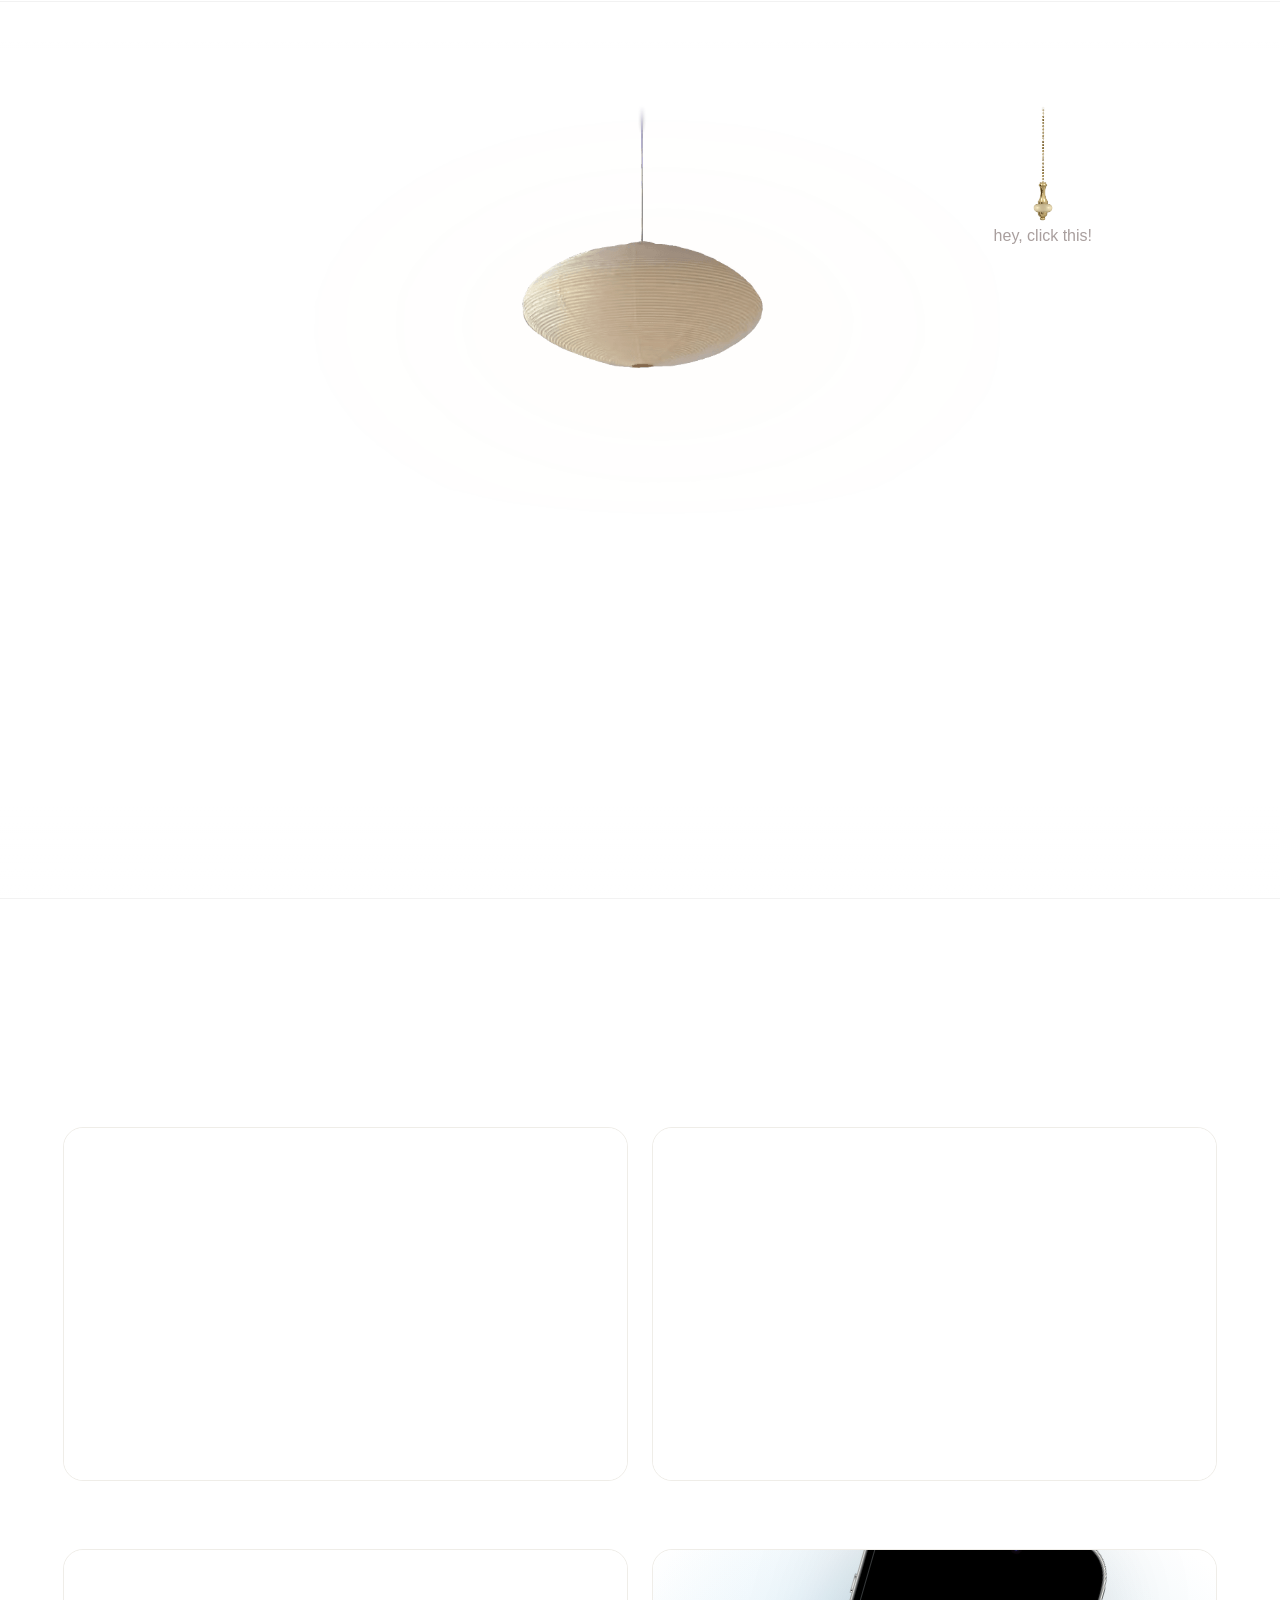
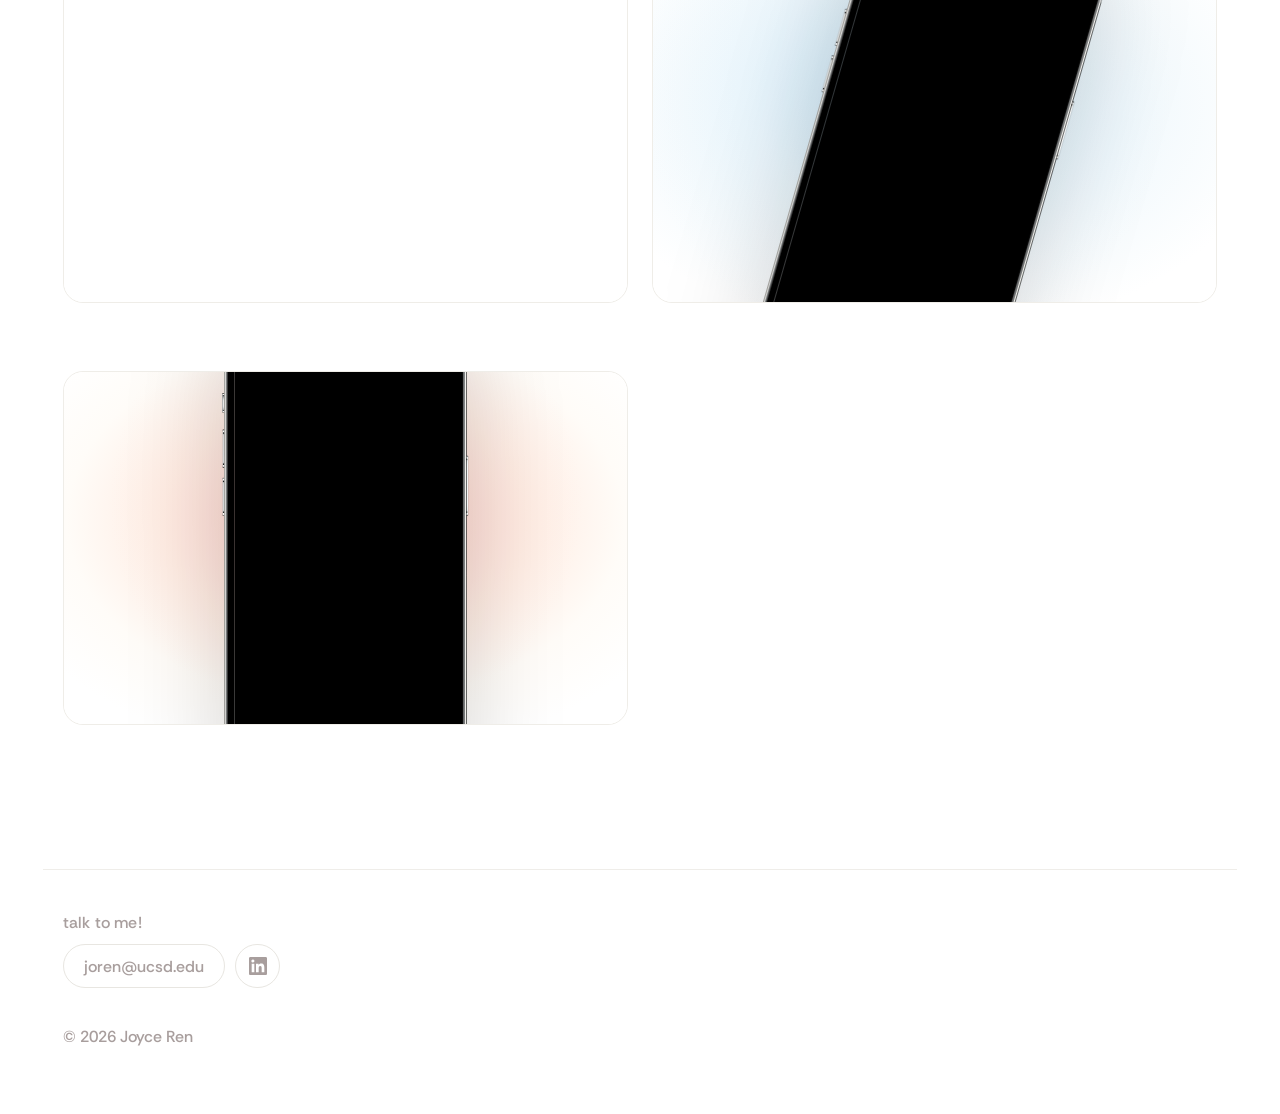
==== commit 3a3bfb43: "Soften the lamp cord and chain tips, and add a first-view scroll caret. The hanging cord and pull ch" ====
--- a/index.html
+++ b/index.html
@@ -92,6 +92,11 @@
         </div>
       </div>
       <div class="lamp-hero__scroll" aria-hidden="true"></div>
+      <div class="lamp-hero__scroll-cue" aria-hidden="true">
+        <svg viewBox="0 0 28 16" focusable="false">
+          <path d="M3 3.25 14 12.75 25 3.25" fill="none" stroke="currentColor" stroke-width="1.6" stroke-linecap="round" stroke-linejoin="round"/>
+        </svg>
+      </div>
     </section>
 
     <section id="work" class="section section--tight" aria-label="Work">
--- a/css/main.css
+++ b/css/main.css
@@ -475,11 +475,75 @@
   width: min(100% - 2rem, 72rem);
   text-align: center;
   transform: translate(-50%, 0);
-  /* Clears a little ahead of the lamp so the name and tagline blur into focus first. */
-  opacity: var(--intro-power);
-  filter: blur(calc((1 - var(--intro-power)) * 7px));
-  transition: opacity 0.05s ease, filter 0.05s ease;
   pointer-events: none;
+}
+
+.lamp-hero__intro .lamp-hero__name,
+.lamp-hero__intro .lamp-hero__tagline {
+  opacity: 0;
+  filter: blur(18px);
+  transform: translateY(-0.75rem);
+  transition:
+    opacity 0.32s ease,
+    filter 0.32s ease,
+    transform 0.32s ease;
+}
+
+.portfolio-page.lamp-is-lit .lamp-hero__intro .lamp-hero__name,
+.portfolio-page.lamp-is-lit .lamp-hero__intro .lamp-hero__tagline {
+  opacity: 1;
+  filter: none;
+  transform: translateY(0);
+  transition:
+    opacity 0.75s cubic-bezier(0.16, 1, 0.3, 1),
+    filter 0.95s cubic-bezier(0.16, 1, 0.3, 1),
+    transform 0.88s cubic-bezier(0.16, 1, 0.3, 1);
+}
+
+.portfolio-page.lamp-is-lit .lamp-hero__intro .lamp-hero__tagline {
+  transition-delay: 0.11s;
+}
+
+/* First-view scroll hint. Sits above the bottom glass edge so the caret stays crisp. */
+.lamp-hero__scroll-cue {
+  position: fixed;
+  left: 50%;
+  bottom: calc(1.35rem + env(safe-area-inset-bottom, 0px));
+  z-index: 190;
+  display: flex;
+  color: #A89E9D;
+  pointer-events: none;
+  transform: translateX(-50%);
+  animation: lamp-scroll-cue 1.8s ease-in-out infinite;
+}
+
+.lamp-hero__scroll-cue svg {
+  display: block;
+  width: 1.375rem;
+  height: auto;
+}
+
+@keyframes lamp-scroll-cue {
+  0%,
+  100% {
+    opacity: 0.32;
+    transform: translateX(-50%) translateY(0);
+  }
+  50% {
+    opacity: 0.88;
+    transform: translateX(-50%) translateY(0.42rem);
+  }
+}
+
+.lamp-hero__scroll-cue.is-dismissed {
+  animation: none;
+  opacity: 0;
+  visibility: hidden;
+  transform: translateX(-50%) translateY(0.3rem);
+  transition:
+    opacity 0.4s ease,
+    transform 0.4s ease,
+    visibility 0s linear 0.4s;
 }
 
 .lamp-hero__intro .lamp-hero__name {
@@ -492,8 +556,6 @@
   line-height: 1.05;
   color: #f4c8ae;
   display: inline-block;
-  transform: translateY(calc((1 - var(--intro-power)) * -0.75rem));
-  transition: transform 0.05s ease;
 }
 
 .lamp-hero__intro .lamp-hero__tagline {
@@ -582,8 +644,31 @@
   .lamp-hero__pull-img,
   .lamp-hero__hint,
   .lamp-hero__intro,
-  .lamp-hero__intro .lamp-hero__name {
+  .lamp-hero__intro .lamp-hero__name,
+  .lamp-hero__intro .lamp-hero__tagline,
+  .portfolio-page.lamp-is-lit .lamp-hero__intro .lamp-hero__name,
+  .portfolio-page.lamp-is-lit .lamp-hero__intro .lamp-hero__tagline {
+    filter: none;
     transition: none;
+  }
+
+  .lamp-hero__intro {
+    opacity: var(--lamp-power);
+  }
+
+  .lamp-hero__intro .lamp-hero__name,
+  .lamp-hero__intro .lamp-hero__tagline,
+  .portfolio-page.lamp-is-lit .lamp-hero__intro .lamp-hero__name,
+  .portfolio-page.lamp-is-lit .lamp-hero__intro .lamp-hero__tagline {
+    opacity: 1;
+    filter: none;
+    transform: none;
+  }
+
+  .lamp-hero__scroll-cue {
+    animation: none;
+    opacity: 0.7;
+    transform: translateX(-50%);
   }
 }
 
@@ -2034,7 +2119,6 @@
 .portfolio-page {
   --case-bg: #ffffff;
   --lamp-power: 0;
-  --intro-power: 0;
   background: var(--case-bg);
 }
 
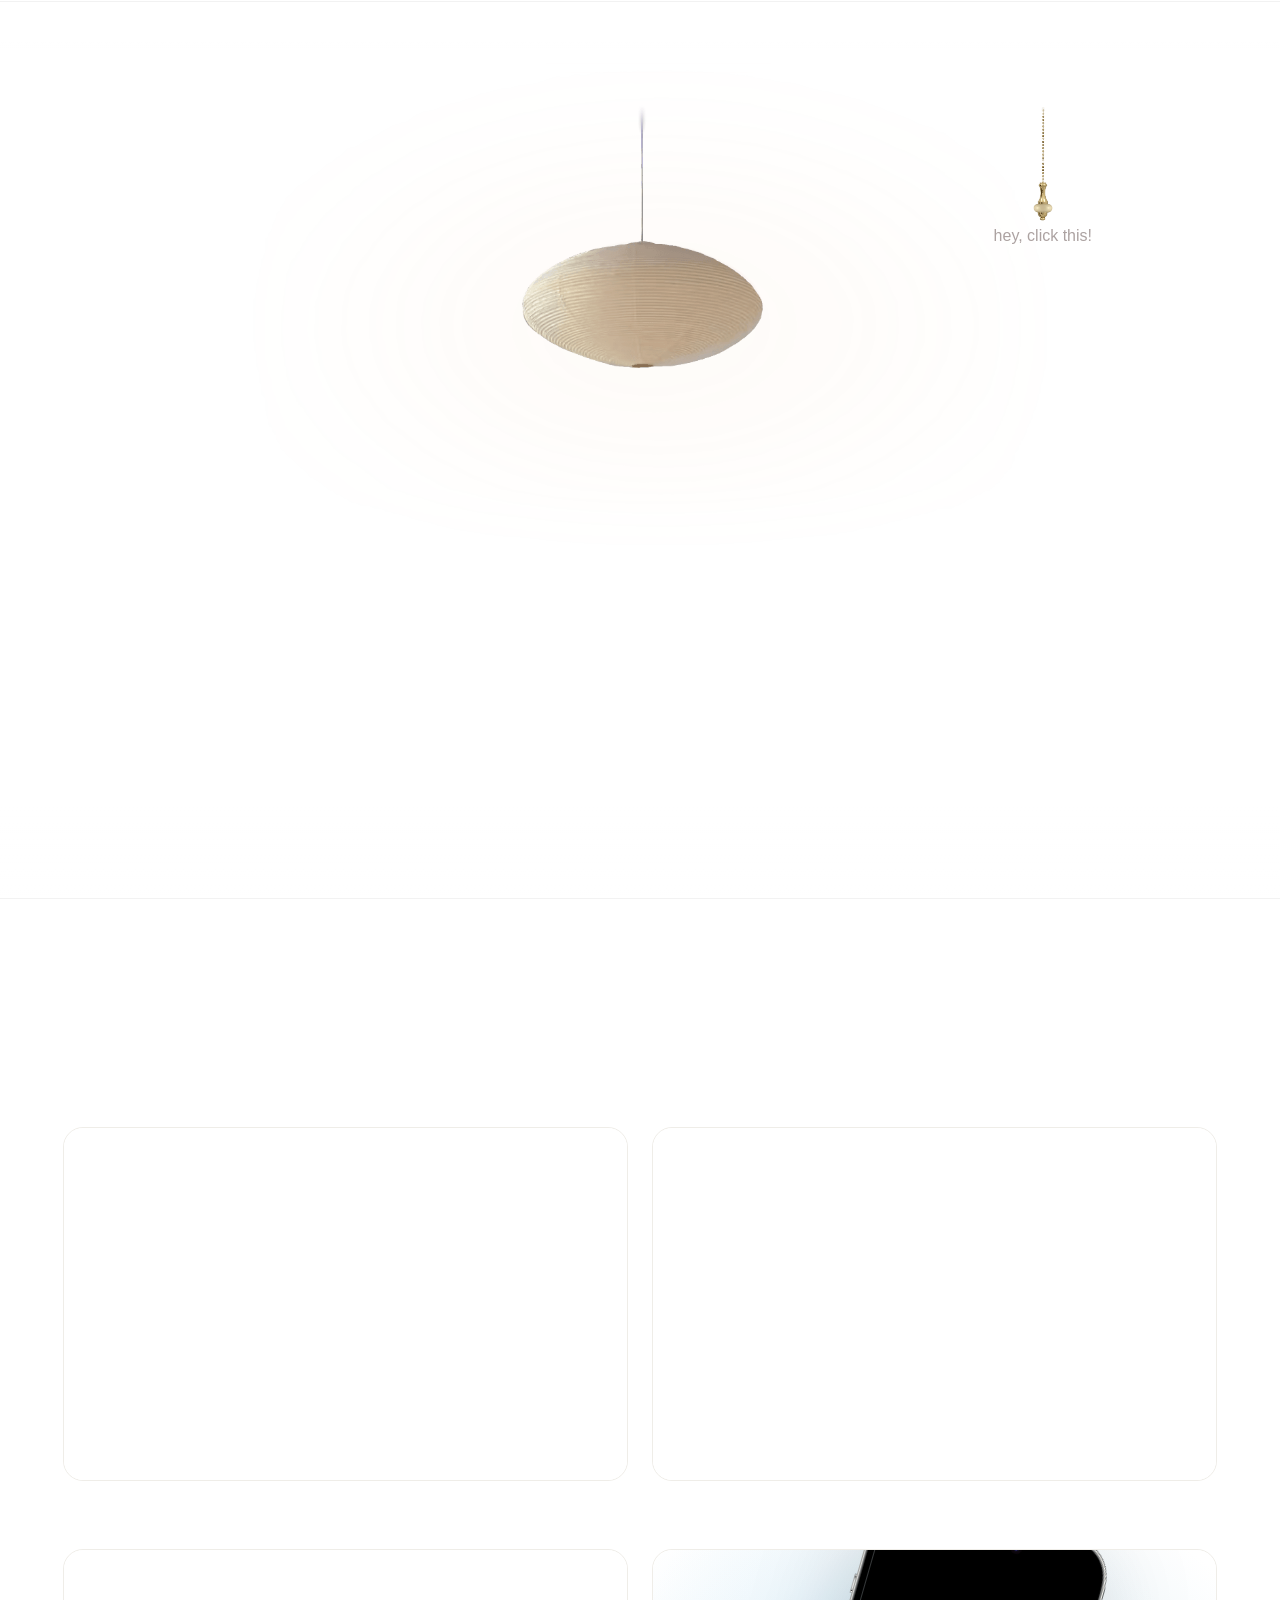
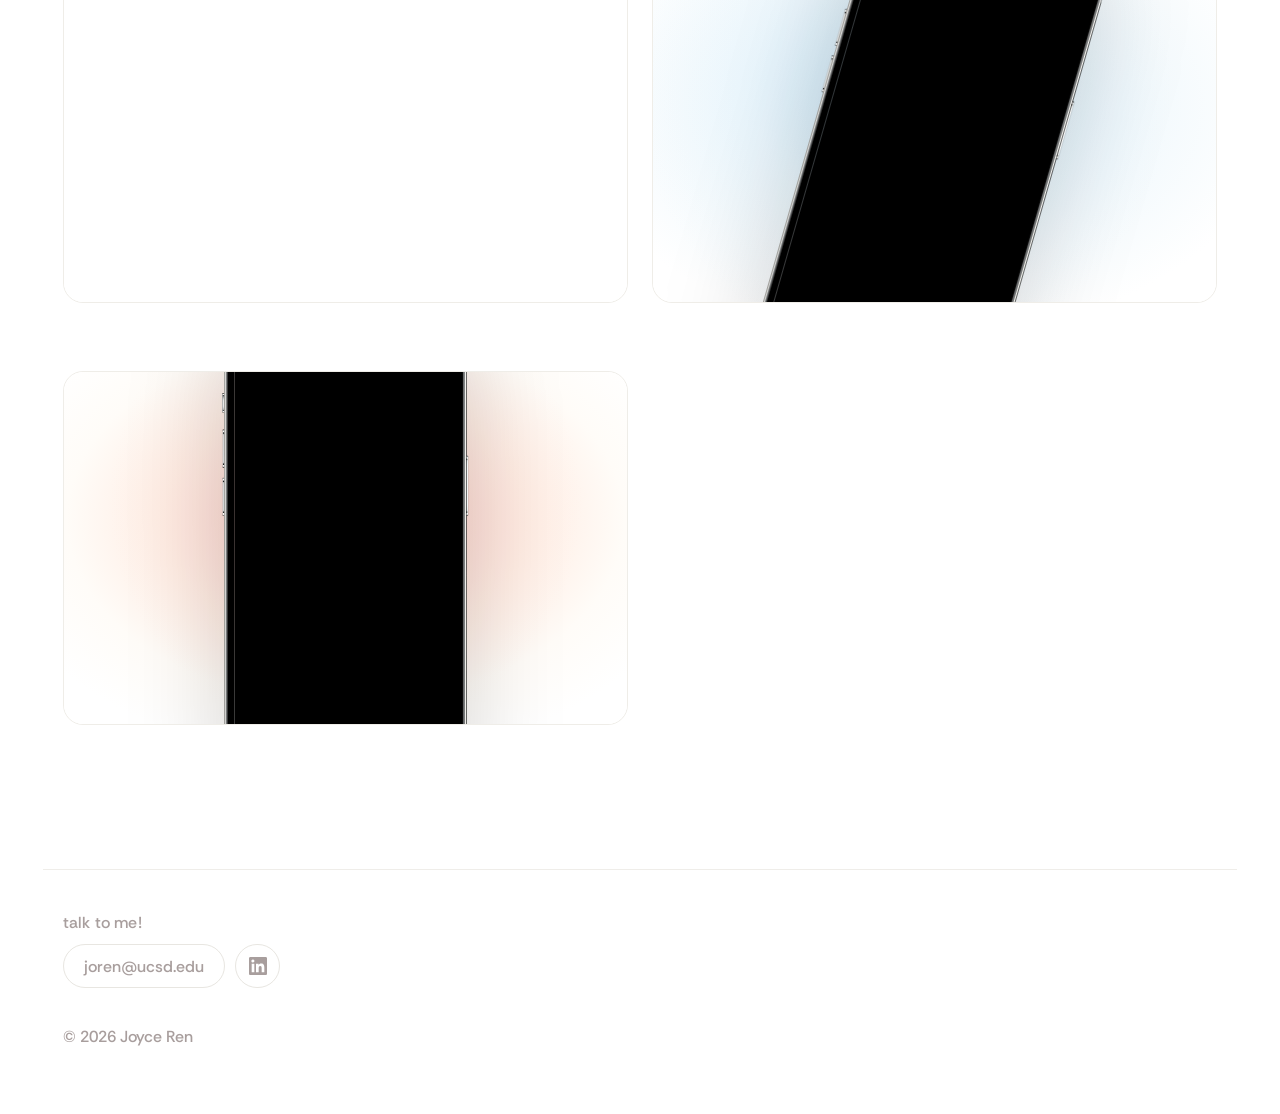
==== commit 7897a092: "Make the first-view scroll caret easier to see. The chevron was small, thin, and faded nearly out on" ====
--- a/index.html
+++ b/index.html
@@ -94,7 +94,7 @@
       <div class="lamp-hero__scroll" aria-hidden="true"></div>
       <div class="lamp-hero__scroll-cue" aria-hidden="true">
         <svg viewBox="0 0 28 16" focusable="false">
-          <path d="M3 3.25 14 12.75 25 3.25" fill="none" stroke="currentColor" stroke-width="1.6" stroke-linecap="round" stroke-linejoin="round"/>
+          <path d="M3 3.25 14 12.75 25 3.25" fill="none" stroke="currentColor" stroke-width="2.4" stroke-linecap="round" stroke-linejoin="round"/>
         </svg>
       </div>
     </section>
--- a/css/main.css
+++ b/css/main.css
@@ -511,27 +511,27 @@
   bottom: calc(1.35rem + env(safe-area-inset-bottom, 0px));
   z-index: 190;
   display: flex;
-  color: #A89E9D;
+  color: #4e4746;
   pointer-events: none;
   transform: translateX(-50%);
-  animation: lamp-scroll-cue 1.8s ease-in-out infinite;
+  animation: lamp-scroll-cue 1.35s ease-in-out infinite;
 }
 
 .lamp-hero__scroll-cue svg {
   display: block;
-  width: 1.375rem;
+  width: 2.35rem;
   height: auto;
 }
 
 @keyframes lamp-scroll-cue {
   0%,
   100% {
-    opacity: 0.32;
+    opacity: 0.85;
     transform: translateX(-50%) translateY(0);
   }
   50% {
-    opacity: 0.88;
-    transform: translateX(-50%) translateY(0.42rem);
+    opacity: 1;
+    transform: translateX(-50%) translateY(0.85rem);
   }
 }
 
@@ -667,7 +667,7 @@
 
   .lamp-hero__scroll-cue {
     animation: none;
-    opacity: 0.7;
+    opacity: 1;
     transform: translateX(-50%);
   }
 }
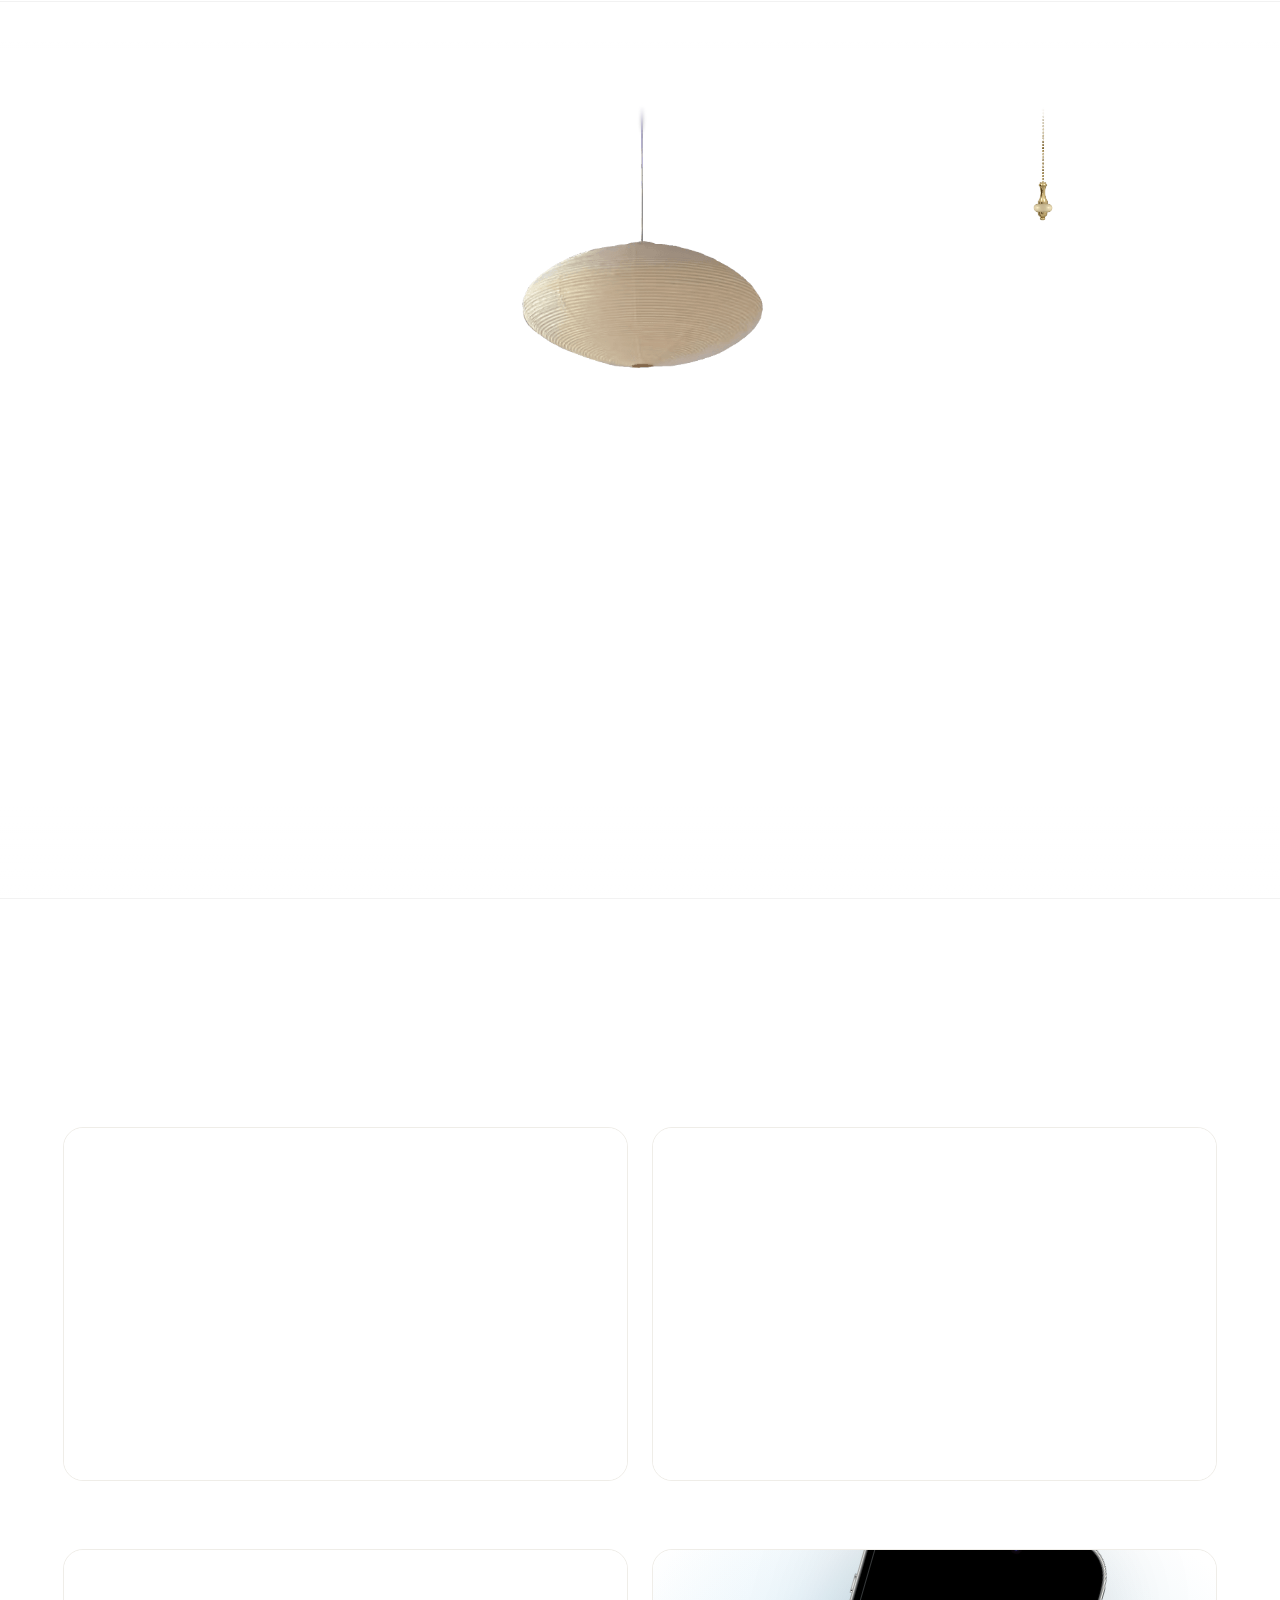
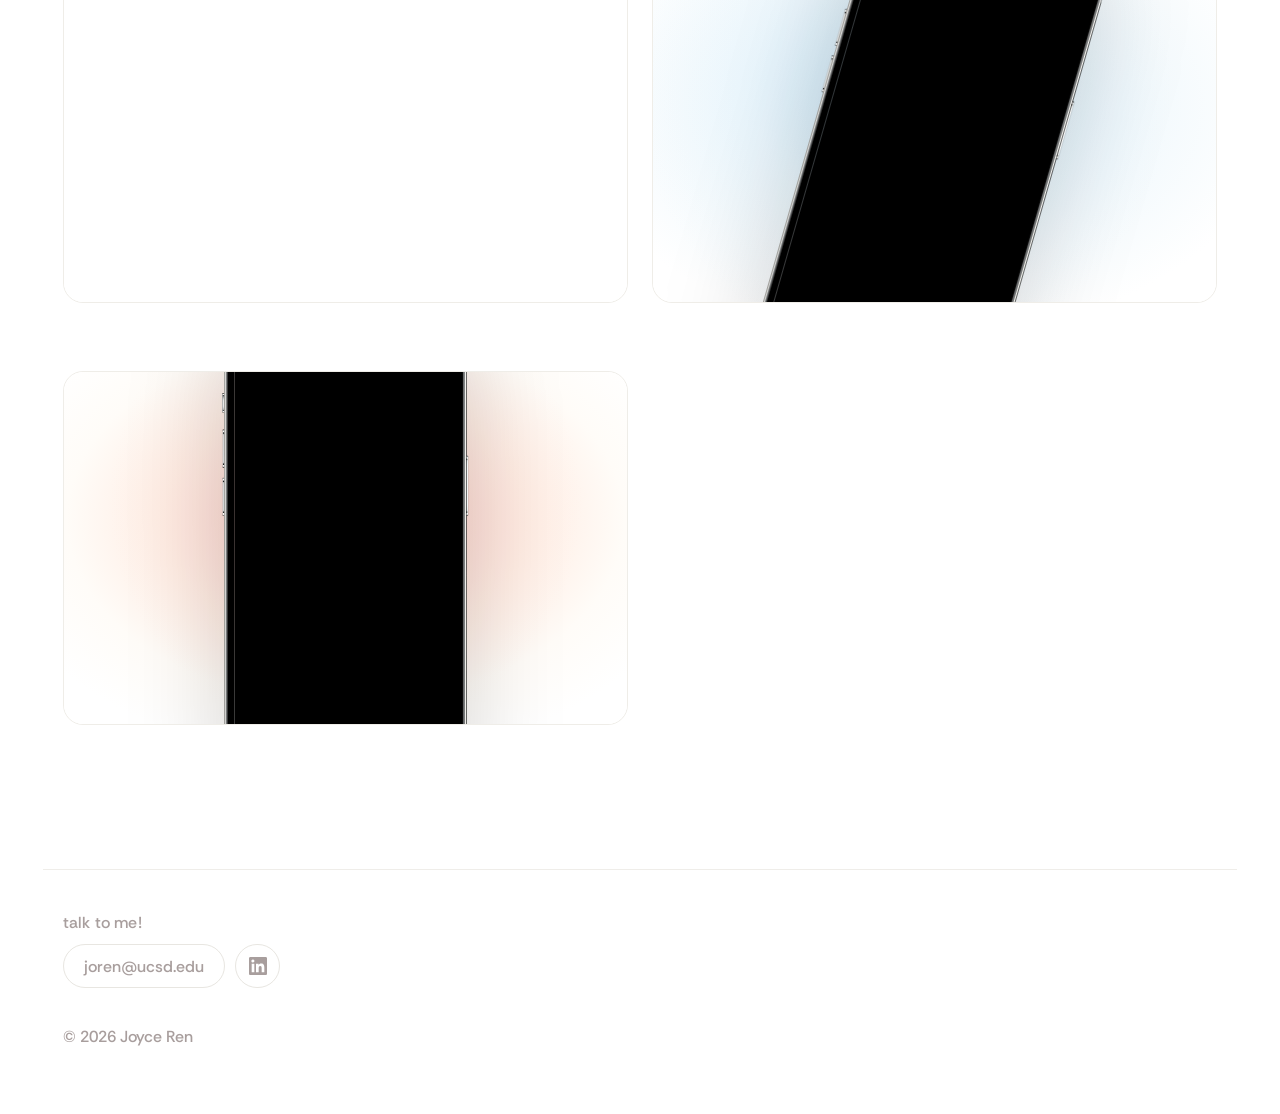
==== commit 918bd26a: "Remove the "hey, click this!" label from the pull chain. The chain still lights the lamp. Only the h" ====
--- a/index.html
+++ b/index.html
@@ -82,7 +82,6 @@
               height="455"
               decoding="async"
             >
-            <span class="lamp-hero__hint">hey, click this!</span>
           </button>
 
           <div class="lamp-hero__intro">
--- a/css/main.css
+++ b/css/main.css
@@ -438,6 +438,17 @@
   user-select: none;
   -webkit-user-drag: none;
   transition: transform 0.35s cubic-bezier(0.33, 1, 0.68, 1);
+  /* Extend the chain's top fade so it becomes solid level with the lamp cord. */
+  -webkit-mask-image: linear-gradient(
+    to bottom,
+    transparent 0,
+    #000 calc(var(--lamp-height) * 0.135)
+  );
+  mask-image: linear-gradient(
+    to bottom,
+    transparent 0,
+    #000 calc(var(--lamp-height) * 0.135)
+  );
 }
 
 .lamp-hero__pull:hover .lamp-hero__pull-img {
@@ -447,24 +458,6 @@
 .lamp-hero__pull.is-pulled .lamp-hero__pull-img {
   transform: translateY(10px);
   transition-duration: 0.45s;
-}
-
-.lamp-hero__hint {
-  margin-top: 0.3rem;
-  font-size: var(--text-tertiary-size);
-  font-style: normal;
-  font-weight: var(--text-tertiary-weight);
-  color: #A89E9D;
-  white-space: nowrap;
-  opacity: calc(1 - var(--lamp-power));
-  visibility: visible;
-  transition: opacity 0.1s ease, visibility 0.1s ease;
-  pointer-events: none;
-  text-align: center;
-}
-
-.portfolio-page.lamp-is-lit .lamp-hero__hint {
-  visibility: hidden;
 }
 
 .lamp-hero__intro {
@@ -508,7 +501,7 @@
 .lamp-hero__scroll-cue {
   position: fixed;
   left: 50%;
-  bottom: calc(1.35rem + env(safe-area-inset-bottom, 0px));
+  bottom: calc(2.05rem + env(safe-area-inset-bottom, 0px));
   z-index: 190;
   display: flex;
   color: #4e4746;
@@ -519,7 +512,7 @@
 
 .lamp-hero__scroll-cue svg {
   display: block;
-  width: 2.35rem;
+  width: 2.75rem;
   height: auto;
 }
 
@@ -597,11 +590,6 @@
     max-height: clamp(5.1rem, 14.5vh, 6.9rem);
   }
 
-  .lamp-hero__hint {
-    font-size: var(--text-tertiary-size);
-    letter-spacing: -0.03em;
-  }
-
   .lamp-hero__intro {
     top: clamp(57%, 63vh, 69%);
   }
@@ -626,13 +614,6 @@
 
   .lamp-hero__pull {
     left: calc(50% + 5.85rem);
-  }
-
-  .lamp-hero__hint {
-    font-size: var(--text-tertiary-size);
-    max-width: 4.75rem;
-    white-space: normal;
-    line-height: 1.25;
   }
 }
 
@@ -642,7 +623,6 @@
   .lamp-hero__lamp-img--lit,
   .lamp-hero__pull,
   .lamp-hero__pull-img,
-  .lamp-hero__hint,
   .lamp-hero__intro,
   .lamp-hero__intro .lamp-hero__name,
   .lamp-hero__intro .lamp-hero__tagline,
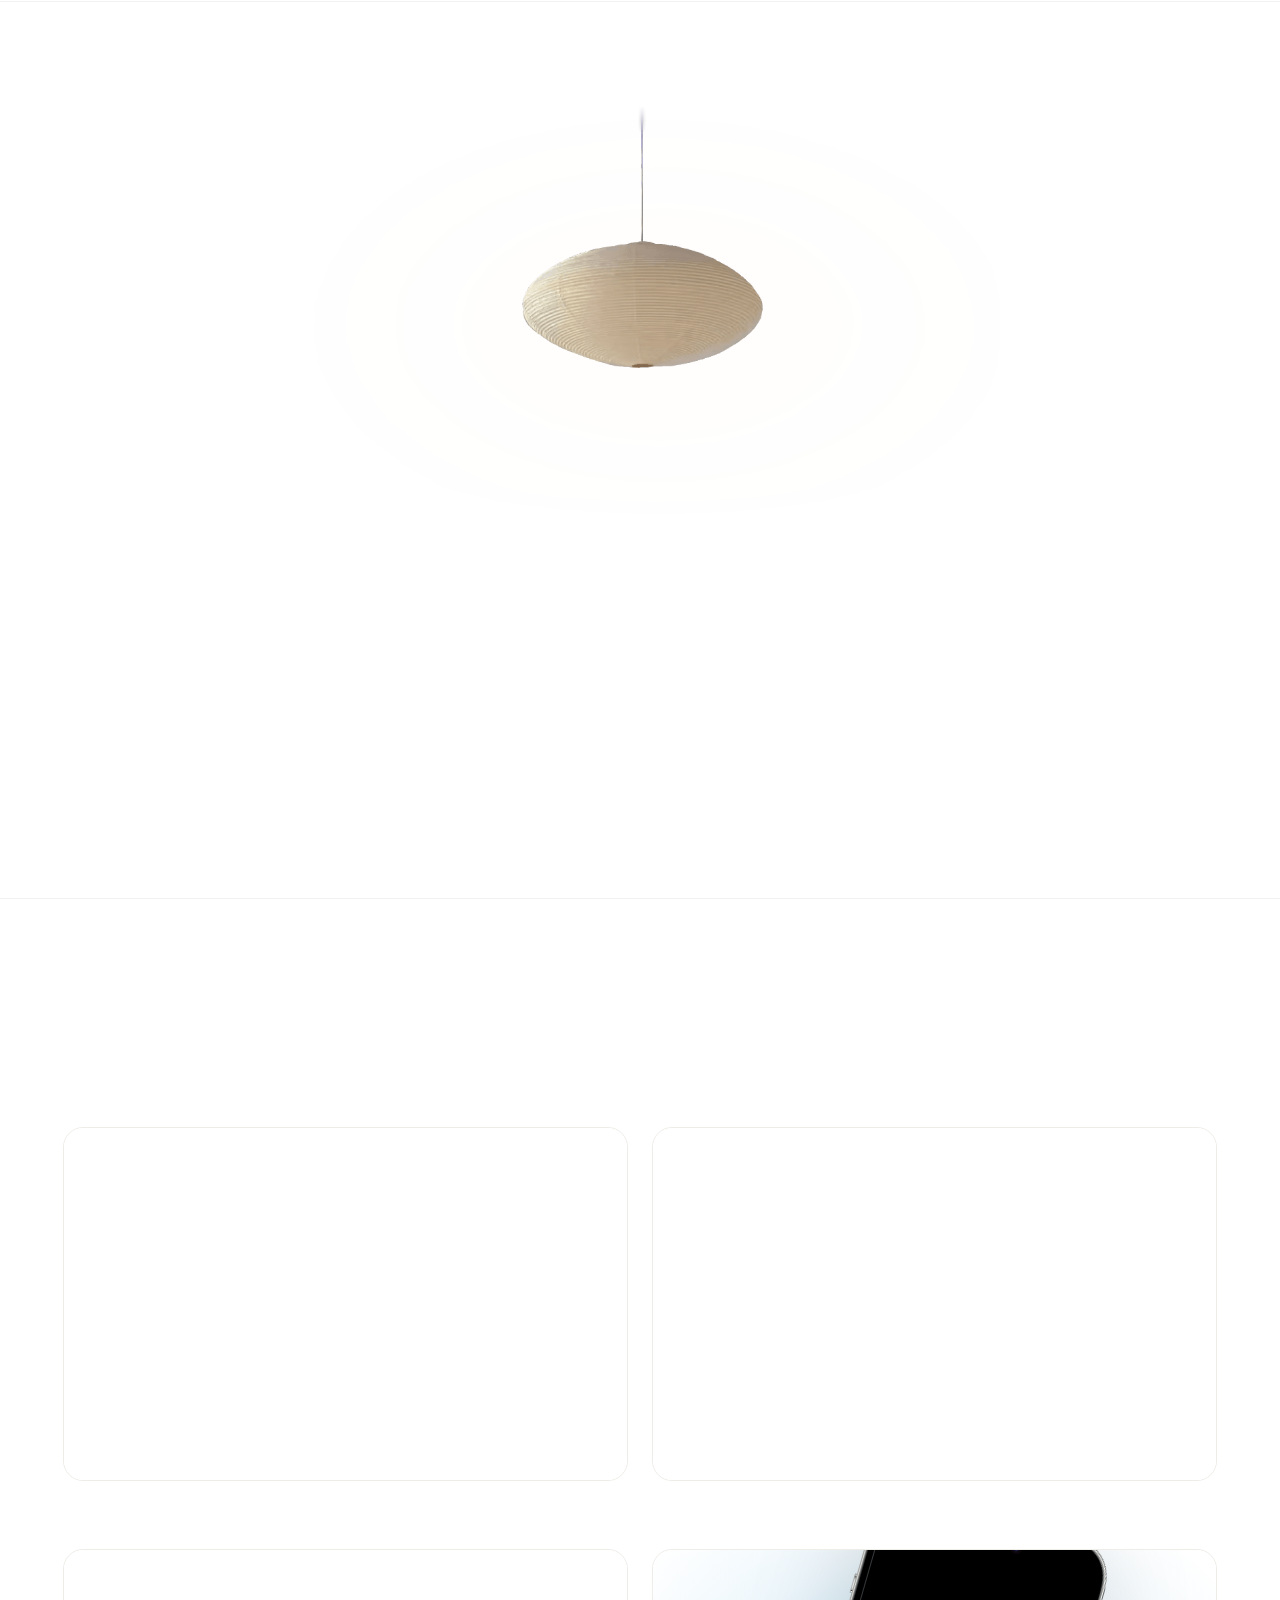
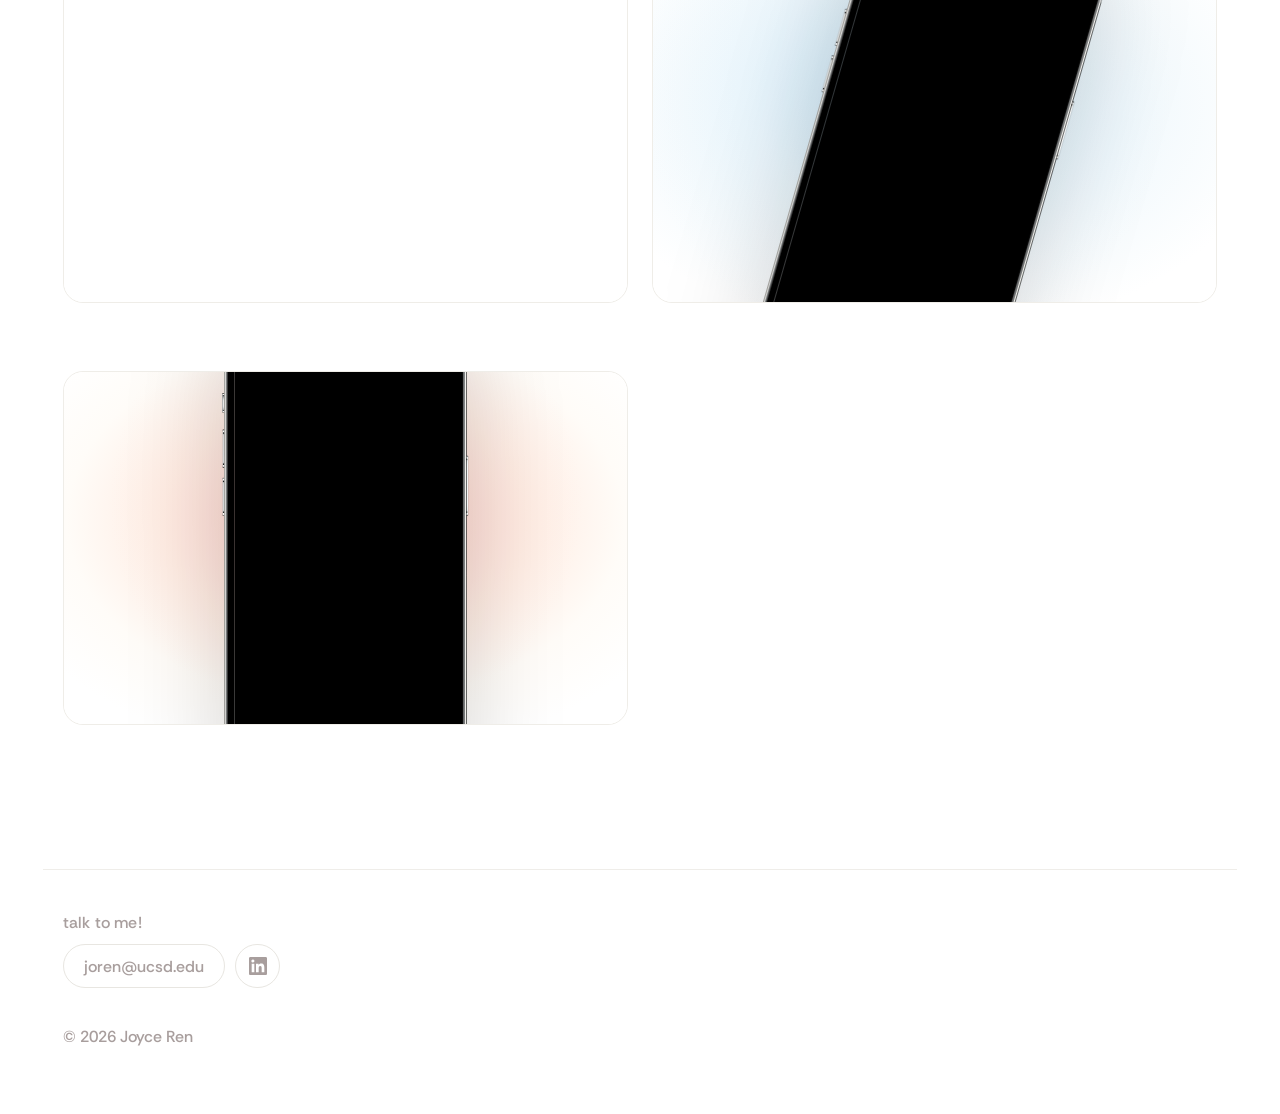
==== commit ba533d93: "Hide the landing pull chain and fade the case studies in. The pull chain is gone from the first view" ====
--- a/index.html
+++ b/index.html
@@ -73,6 +73,7 @@
             id="lamp-pull"
             aria-label="Pull to light the lamp"
             aria-pressed="false"
+            aria-hidden="true"
           >
             <img
               class="lamp-hero__pull-img"
--- a/css/main.css
+++ b/css/main.css
@@ -398,12 +398,13 @@
 }
 
 .lamp-hero__pull {
+  /* Gone on the first landing. Scroll still lights the lamp. */
+  display: none;
   /* Hang beside the lantern; chain top matches the cord top in the lamp art. */
   position: absolute;
   top: calc(var(--lamp-top) + var(--lamp-height) * 0.055);
   left: calc(50% + clamp(17.5rem, 34.5vw, 24.5rem));
   z-index: 3;
-  display: flex;
   flex-direction: column;
   align-items: center;
   width: clamp(1rem, 2.05vw, 1.35rem);
@@ -829,7 +830,32 @@
   box-shadow: 0 10px 22px rgba(0, 0, 0, 0.045);
 }
 
+/* First scroll into the work grid. Same blur/fade as the name, a little faster. */
+.portfolio-page.work-reveal .work-grid > li {
+  opacity: 0;
+  filter: blur(18px);
+  transform: translateY(0.7rem);
+}
+
+.portfolio-page.work-reveal .work-grid > li.is-in {
+  opacity: 1;
+  filter: none;
+  transform: none;
+  transition:
+    opacity 0.55s cubic-bezier(0.16, 1, 0.3, 1),
+    filter 0.68s cubic-bezier(0.16, 1, 0.3, 1),
+    transform 0.62s cubic-bezier(0.16, 1, 0.3, 1);
+}
+
 @media (prefers-reduced-motion: reduce) {
+  .portfolio-page.work-reveal .work-grid > li,
+  .portfolio-page.work-reveal .work-grid > li.is-in {
+    opacity: 1;
+    filter: none;
+    transform: none;
+    transition: none;
+  }
+
   .work-card {
     transition: border-color 0.32s ease, box-shadow 0.32s ease;
   }
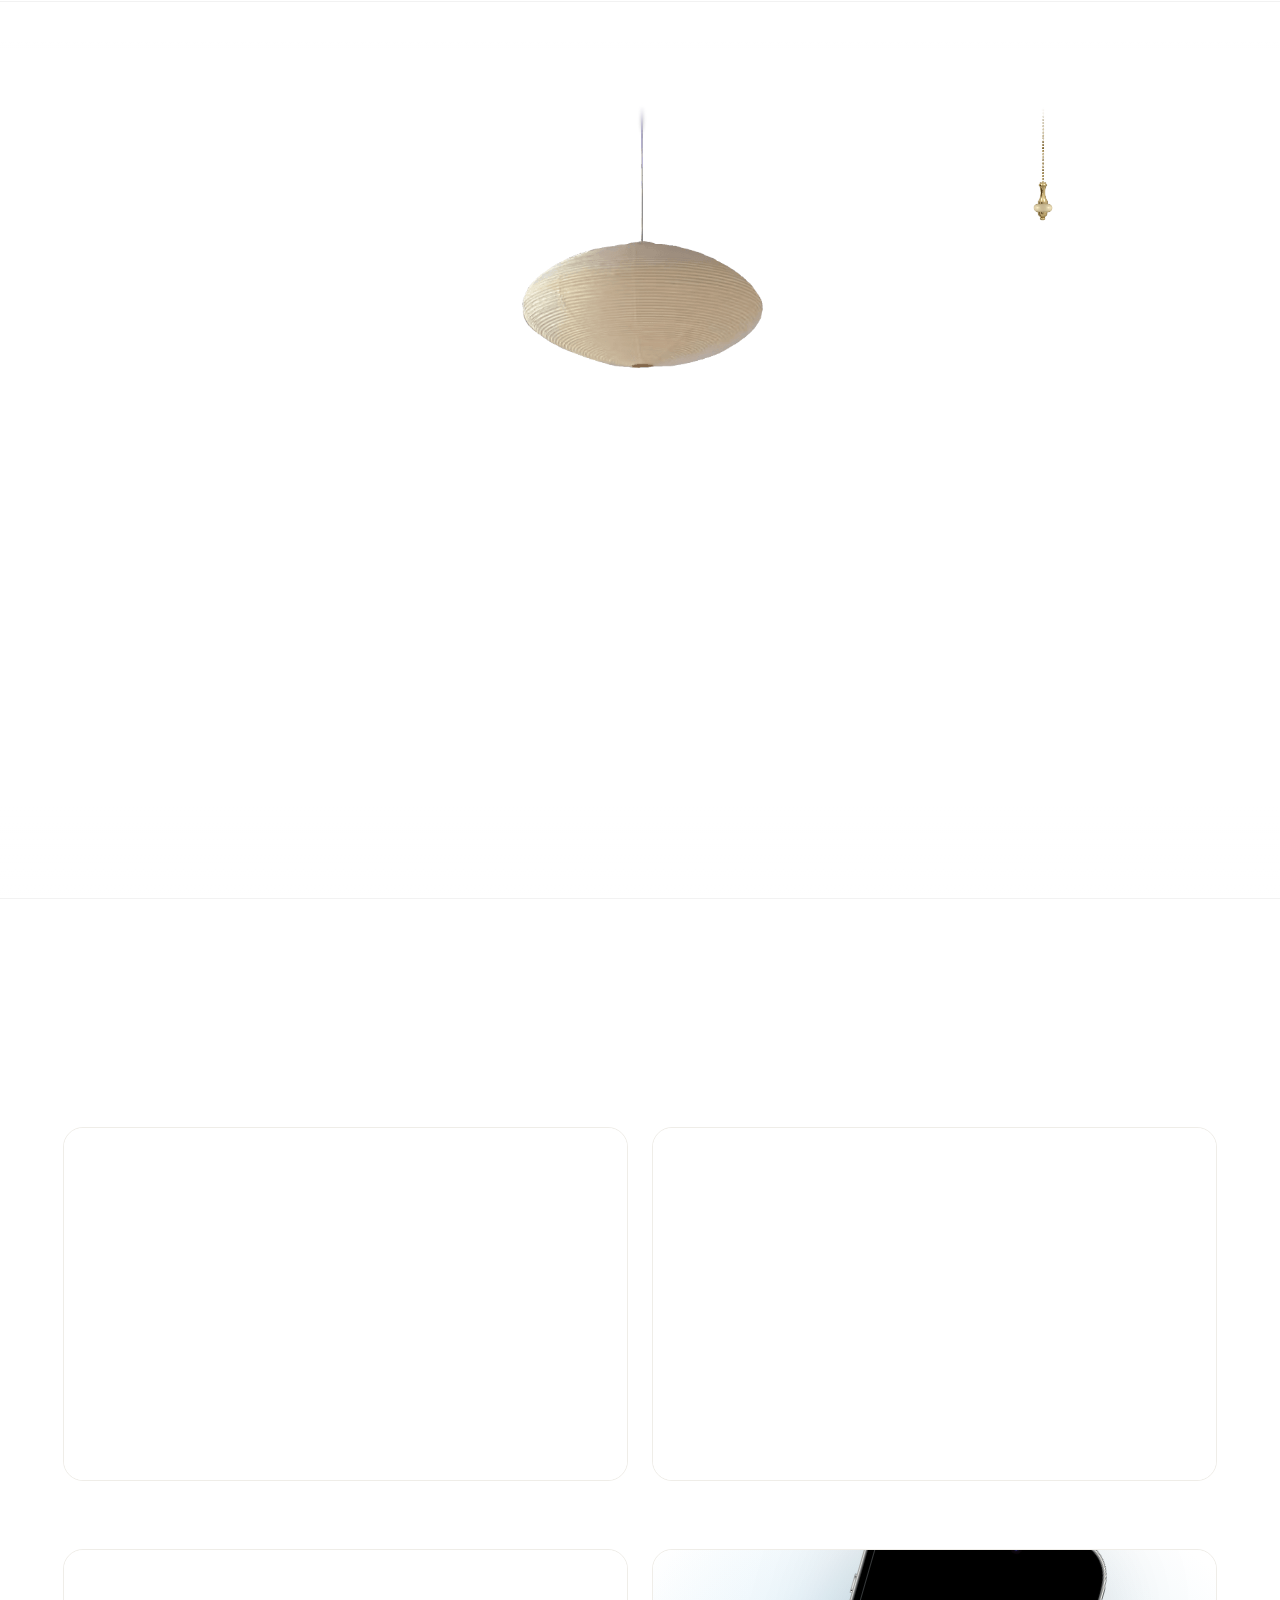
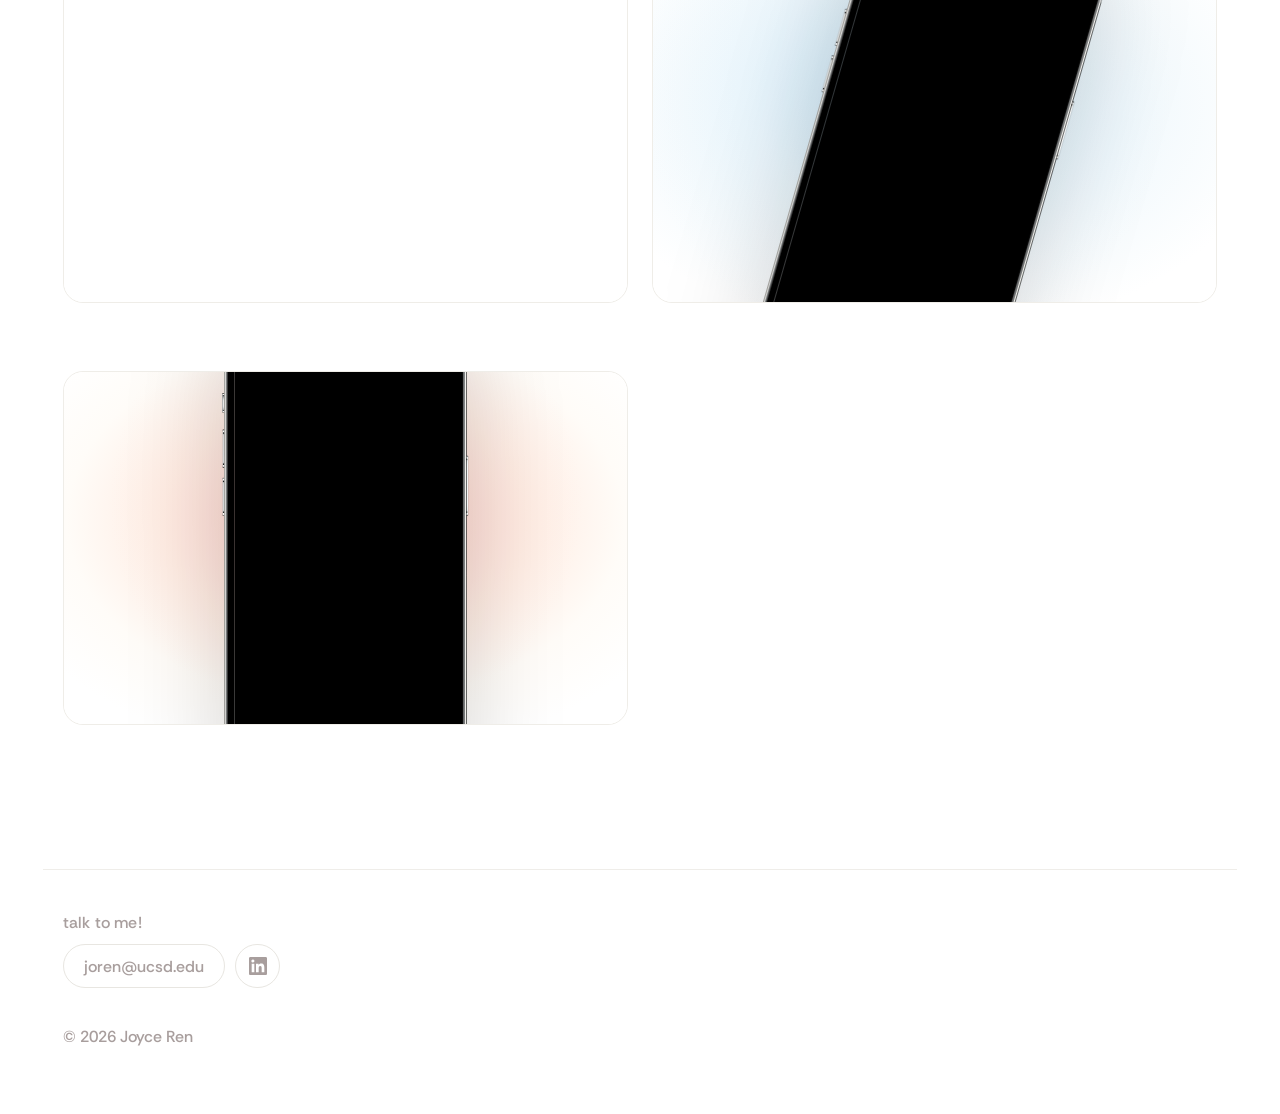
==== commit 1fe6d5e9: "Reveal the landing pull chain after the first scroll. The first view stays clear of the chain. Once " ====
--- a/index.html
+++ b/index.html
@@ -74,6 +74,7 @@
             aria-label="Pull to light the lamp"
             aria-pressed="false"
             aria-hidden="true"
+            tabindex="-1"
           >
             <img
               class="lamp-hero__pull-img"
--- a/css/main.css
+++ b/css/main.css
@@ -398,8 +398,10 @@
 }
 
 .lamp-hero__pull {
-  /* Gone on the first landing. Scroll still lights the lamp. */
-  display: none;
+  /* Hidden until the first scroll. Stays once that scroll has happened. */
+  display: flex;
+  opacity: 0;
+  visibility: hidden;
   /* Hang beside the lantern; chain top matches the cord top in the lamp art. */
   position: absolute;
   top: calc(var(--lamp-top) + var(--lamp-height) * 0.055);
@@ -415,10 +417,26 @@
   cursor: pointer;
   pointer-events: none;
   transform: translateY(calc(var(--lamp-power) * 4px));
-  transition: transform 0.2s cubic-bezier(0.33, 1, 0.68, 1);
+  transition:
+    transform 0.2s cubic-bezier(0.33, 1, 0.68, 1),
+    opacity 0.45s ease,
+    visibility 0s linear 0.45s;
+}
+
+.lamp-hero__pull.is-revealed {
+  opacity: 1;
+  visibility: visible;
+  transition:
+    transform 0.2s cubic-bezier(0.33, 1, 0.68, 1),
+    opacity 0.5s cubic-bezier(0.16, 1, 0.3, 1),
+    visibility 0s linear;
 }
 
 .lamp-hero__pull-img {
+  pointer-events: none;
+}
+
+.lamp-hero__pull.is-revealed .lamp-hero__pull-img {
   pointer-events: auto;
 }
 
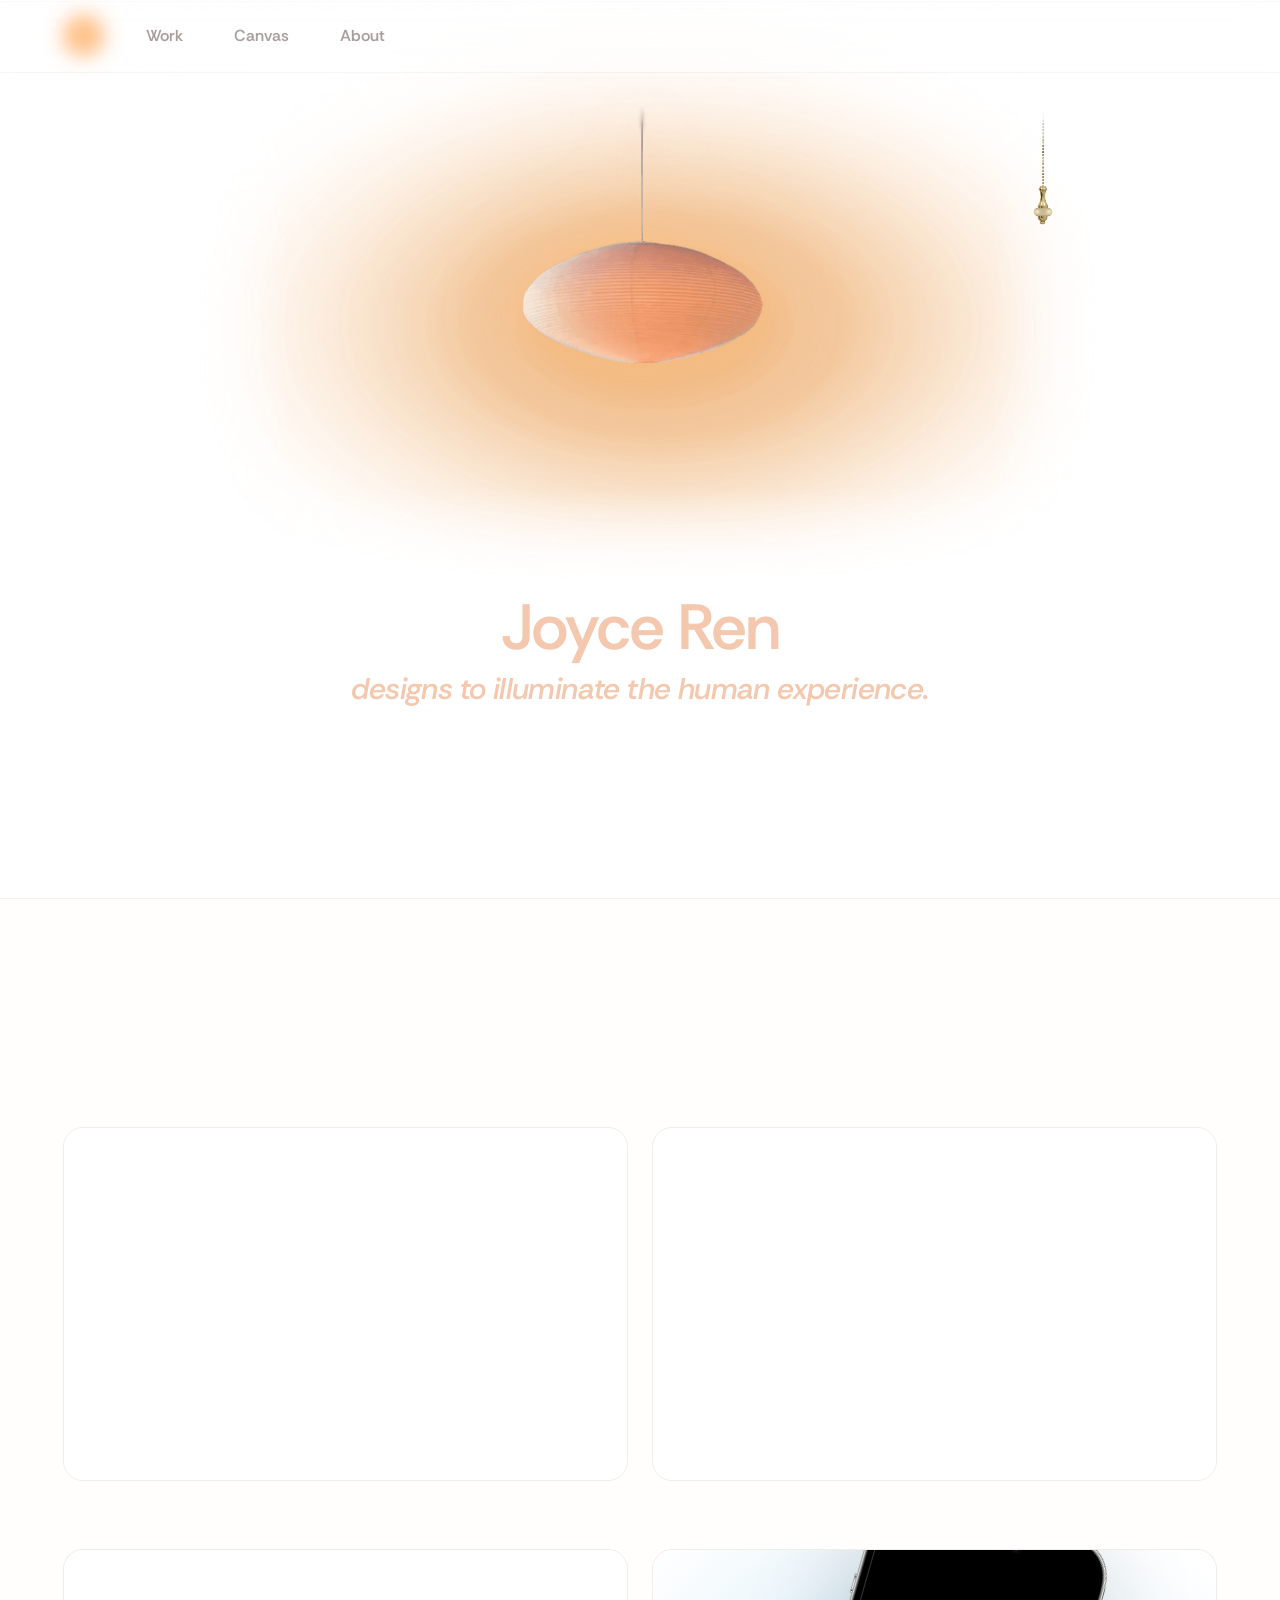
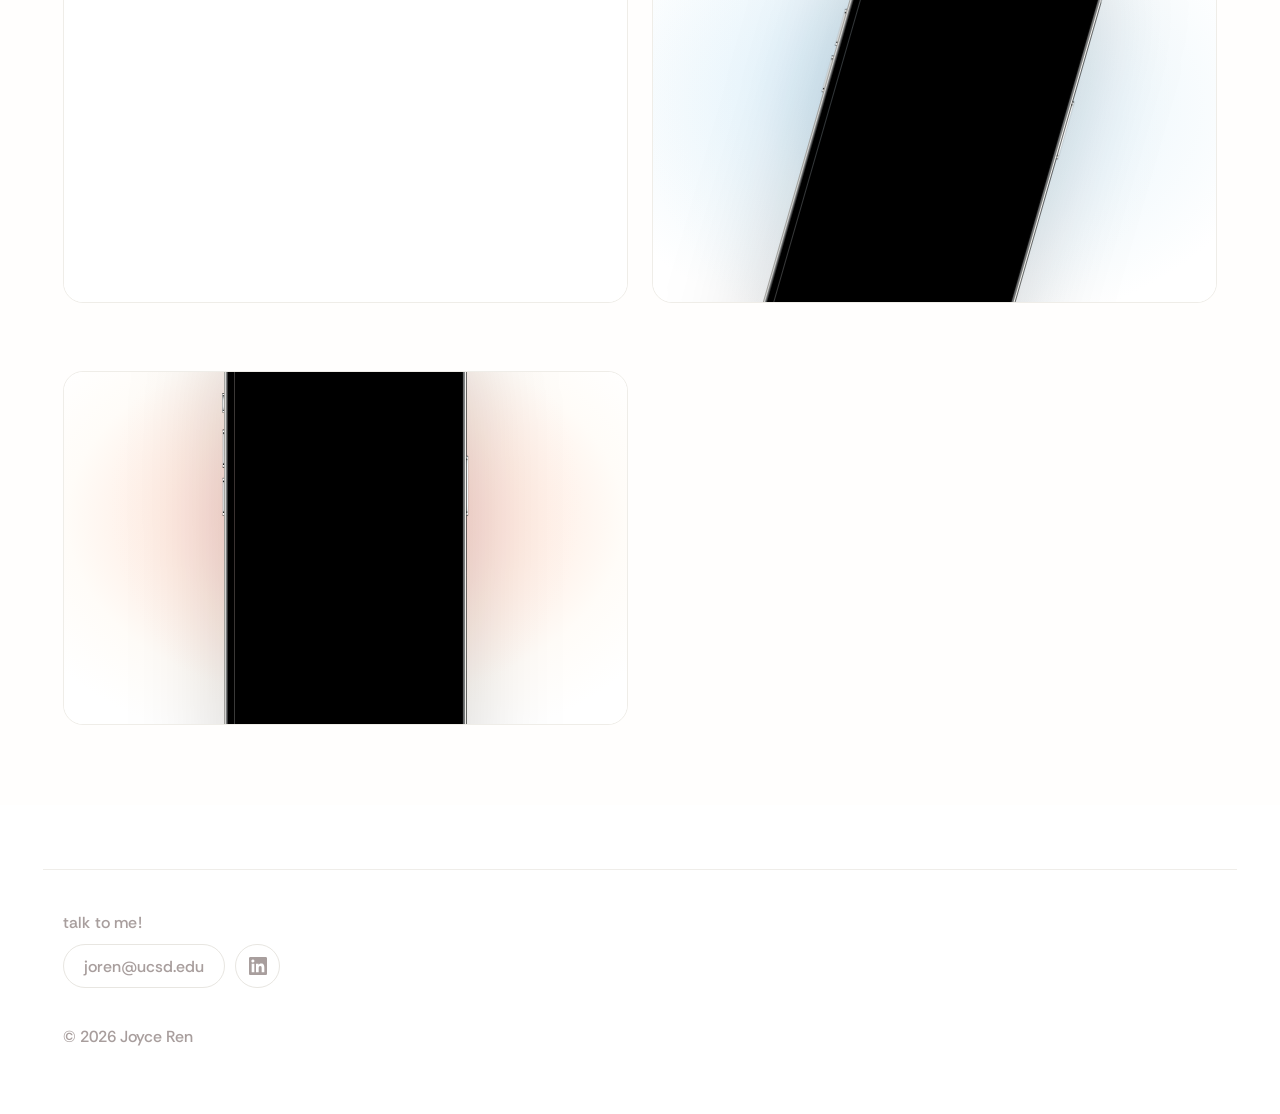
==== commit b72d9706: "Show the landing pull chain from the start and remove the scroll caret. The first view is the lamp a" ====
--- a/index.html
+++ b/index.html
@@ -73,8 +73,6 @@
             id="lamp-pull"
             aria-label="Pull to light the lamp"
             aria-pressed="false"
-            aria-hidden="true"
-            tabindex="-1"
           >
             <img
               class="lamp-hero__pull-img"
@@ -93,11 +91,6 @@
         </div>
       </div>
       <div class="lamp-hero__scroll" aria-hidden="true"></div>
-      <div class="lamp-hero__scroll-cue" aria-hidden="true">
-        <svg viewBox="0 0 28 16" focusable="false">
-          <path d="M3 3.25 14 12.75 25 3.25" fill="none" stroke="currentColor" stroke-width="2.4" stroke-linecap="round" stroke-linejoin="round"/>
-        </svg>
-      </div>
     </section>
 
     <section id="work" class="section section--tight" aria-label="Work">
--- a/css/main.css
+++ b/css/main.css
@@ -32,6 +32,7 @@
   --text-secondary-size: 32px; /* subheading / secondary */
   --text-tertiary-size: 16px; /* tertiary / body */
   --text-tertiary-weight: 500; /* tertiary / body weight */
+  --text-tertiary-color: #A89E9D; /* tertiary / body */
 
   --case-content-max: 55rem;
   --case-sidebar-width: 10.5625rem;
@@ -123,7 +124,7 @@
   font-weight: 600;
   letter-spacing: 0.08em;
   text-transform: uppercase;
-  color: #A89E9D;
+  color: var(--text-tertiary-color);
 }
 
 h1, h2, h3, h4 {
@@ -145,6 +146,7 @@
 h3,
 h4 {
   font-size: var(--text-tertiary-size);
+  color: var(--text-tertiary-color);
 }
 
 p {
@@ -153,7 +155,7 @@
 
 .lead {
   font-size: var(--text-tertiary-size);
-  color: #A89E9D;
+  color: var(--text-tertiary-color);
   max-width: 42rem;
 }
 
@@ -188,7 +190,7 @@
 
 .site-header__resume {
   font-size: var(--text-tertiary-size);
-  color: #A89E9D;
+  color: var(--text-tertiary-color);
   margin-left: auto;
 }
 
@@ -200,6 +202,7 @@
   font-weight: 600;
   font-size: var(--text-tertiary-size);
   letter-spacing: -0.01em;
+  color: var(--text-tertiary-color);
 }
 
 .site-nav {
@@ -210,7 +213,7 @@
 
 .site-nav a {
   font-size: var(--text-tertiary-size);
-  color: #A89E9D;
+  color: var(--text-tertiary-color);
   transition: color var(--transition);
 }
 
@@ -269,7 +272,7 @@
 .text-link {
   font-size: var(--text-tertiary-size);
   font-weight: 500;
-  color: #A89E9D;
+  color: var(--text-tertiary-color);
   text-decoration: underline;
   text-underline-offset: 3px;
 }
@@ -398,15 +401,12 @@
 }
 
 .lamp-hero__pull {
-  /* Hidden until the first scroll. Stays once that scroll has happened. */
-  display: flex;
-  opacity: 0;
-  visibility: hidden;
   /* Hang beside the lantern; chain top matches the cord top in the lamp art. */
   position: absolute;
   top: calc(var(--lamp-top) + var(--lamp-height) * 0.055);
   left: calc(50% + clamp(17.5rem, 34.5vw, 24.5rem));
   z-index: 3;
+  display: flex;
   flex-direction: column;
   align-items: center;
   width: clamp(1rem, 2.05vw, 1.35rem);
@@ -417,26 +417,10 @@
   cursor: pointer;
   pointer-events: none;
   transform: translateY(calc(var(--lamp-power) * 4px));
-  transition:
-    transform 0.2s cubic-bezier(0.33, 1, 0.68, 1),
-    opacity 0.45s ease,
-    visibility 0s linear 0.45s;
-}
-
-.lamp-hero__pull.is-revealed {
-  opacity: 1;
-  visibility: visible;
-  transition:
-    transform 0.2s cubic-bezier(0.33, 1, 0.68, 1),
-    opacity 0.5s cubic-bezier(0.16, 1, 0.3, 1),
-    visibility 0s linear;
+  transition: transform 0.2s cubic-bezier(0.33, 1, 0.68, 1);
 }
 
 .lamp-hero__pull-img {
-  pointer-events: none;
-}
-
-.lamp-hero__pull.is-revealed .lamp-hero__pull-img {
   pointer-events: auto;
 }
 
@@ -516,48 +500,6 @@
   transition-delay: 0.11s;
 }
 
-/* First-view scroll hint. Sits above the bottom glass edge so the caret stays crisp. */
-.lamp-hero__scroll-cue {
-  position: fixed;
-  left: 50%;
-  bottom: calc(2.05rem + env(safe-area-inset-bottom, 0px));
-  z-index: 190;
-  display: flex;
-  color: #4e4746;
-  pointer-events: none;
-  transform: translateX(-50%);
-  animation: lamp-scroll-cue 1.35s ease-in-out infinite;
-}
-
-.lamp-hero__scroll-cue svg {
-  display: block;
-  width: 2.75rem;
-  height: auto;
-}
-
-@keyframes lamp-scroll-cue {
-  0%,
-  100% {
-    opacity: 0.85;
-    transform: translateX(-50%) translateY(0);
-  }
-  50% {
-    opacity: 1;
-    transform: translateX(-50%) translateY(0.85rem);
-  }
-}
-
-.lamp-hero__scroll-cue.is-dismissed {
-  animation: none;
-  opacity: 0;
-  visibility: hidden;
-  transform: translateX(-50%) translateY(0.3rem);
-  transition:
-    opacity 0.4s ease,
-    transform 0.4s ease,
-    visibility 0s linear 0.4s;
-}
-
 .lamp-hero__intro .lamp-hero__name {
   margin: 0 0 0.4rem;
   font-family: var(--font-sans);
@@ -662,12 +604,6 @@
     opacity: 1;
     filter: none;
     transform: none;
-  }
-
-  .lamp-hero__scroll-cue {
-    animation: none;
-    opacity: 1;
-    transform: translateX(-50%);
   }
 }
 
@@ -848,11 +784,11 @@
   box-shadow: 0 10px 22px rgba(0, 0, 0, 0.045);
 }
 
-/* First scroll into the work grid. Same blur/fade as the name, a little faster. */
+/* First scroll into the work grid. A little softer and slower than the name so the blur reads on screen. */
 .portfolio-page.work-reveal .work-grid > li {
   opacity: 0;
-  filter: blur(18px);
-  transform: translateY(0.7rem);
+  filter: blur(22px);
+  transform: translateY(1.15rem);
 }
 
 .portfolio-page.work-reveal .work-grid > li.is-in {
@@ -860,9 +796,9 @@
   filter: none;
   transform: none;
   transition:
-    opacity 0.55s cubic-bezier(0.16, 1, 0.3, 1),
-    filter 0.68s cubic-bezier(0.16, 1, 0.3, 1),
-    transform 0.62s cubic-bezier(0.16, 1, 0.3, 1);
+    opacity 0.8s cubic-bezier(0.2, 0.65, 0.2, 1),
+    filter 1.05s cubic-bezier(0.25, 0.45, 0.2, 1),
+    transform 0.9s cubic-bezier(0.2, 0.65, 0.2, 1);
 }
 
 @media (prefers-reduced-motion: reduce) {
@@ -899,7 +835,7 @@
   display: flex;
   align-items: center;
   justify-content: center;
-  color: #A89E9D;
+  color: var(--text-tertiary-color);
   font-size: var(--text-tertiary-size);
   letter-spacing: 0.05em;
   text-transform: uppercase;
@@ -1085,6 +1021,7 @@
   transform: translateY(-12px);
   pointer-events: none;
   transition: opacity 0.38s ease, transform 0.38s ease;
+  color: var(--text-tertiary-color);
 }
 
 .work-card:hover .work-card__caption,
@@ -1101,7 +1038,7 @@
 .work-card__sep {
   padding-inline: 0.55em;
   font-weight: 400;
-  color: #A89E9D;
+  color: var(--text-tertiary-color);
 }
 
 .work-card__desc {
@@ -1124,7 +1061,7 @@
   background: #ffffff;
   border: 1px solid var(--color-border);
   border-radius: 999px;
-  color: #A89E9D;
+  color: var(--text-tertiary-color);
 }
 
 .work-card__link {
@@ -1175,7 +1112,7 @@
 
 .contact-links a {
   font-size: var(--text-tertiary-size);
-  color: #A89E9D;
+  color: var(--text-tertiary-color);
 }
 
 /* --------------------------------------------------------------------------
@@ -1269,7 +1206,7 @@
   font-size: var(--text-tertiary-size);
   letter-spacing: 0.04em;
   text-transform: uppercase;
-  color: #A89E9D;
+  color: var(--text-tertiary-color);
 }
 
 .canvas-toolbar__controls {
@@ -1291,7 +1228,7 @@
   padding: 0 0.55rem;
   border: 0;
   background: transparent;
-  color: #A89E9D;
+  color: var(--text-tertiary-color);
   font: inherit;
   font-size: var(--text-tertiary-size);
   line-height: 1;
@@ -1314,7 +1251,7 @@
   text-align: center;
   font-size: var(--text-tertiary-size);
   letter-spacing: 0.04em;
-  color: #A89E9D;
+  color: var(--text-tertiary-color);
 }
 
 .canvas-viewport {
@@ -1375,7 +1312,7 @@
   transform: translateX(-50%);
   font-size: var(--text-tertiary-size);
   letter-spacing: 0.12em;
-  color: #A89E9D;
+  color: var(--text-tertiary-color);
 }
 
 .canvas-spread__spine-label {
@@ -1388,7 +1325,7 @@
   font-size: var(--text-tertiary-size);
   letter-spacing: 0.22em;
   text-transform: uppercase;
-  color: #A89E9D;
+  color: var(--text-tertiary-color);
 }
 
 .canvas-note--vertical {
@@ -1401,7 +1338,7 @@
   font-family: var(--canvas-serif);
   font-size: var(--text-tertiary-size);
   letter-spacing: 0.08em;
-  color: #A89E9D;
+  color: var(--text-tertiary-color);
   z-index: 4;
 }
 
@@ -1420,7 +1357,7 @@
   position: absolute;
   z-index: 3;
   margin: 0;
-  color: #A89E9D;
+  color: var(--text-tertiary-color);
   font-size: var(--text-tertiary-size);
   line-height: 1.55;
 }
@@ -1469,7 +1406,7 @@
   bottom: 3.75rem;
   left: 2.75rem;
   width: 10.5rem;
-  color: #A89E9D;
+  color: var(--text-tertiary-color);
 }
 
 .canvas-index {
@@ -1483,7 +1420,7 @@
   width: 12rem;
   font-size: var(--text-tertiary-size);
   line-height: 1.45;
-  color: #A89E9D;
+  color: var(--text-tertiary-color);
 }
 
 .canvas-index li + li {
@@ -1658,7 +1595,7 @@
   padding: 0.35rem 0.55rem;
   border: 0;
   background: transparent;
-  color: #A89E9D;
+  color: var(--text-tertiary-color);
   font: inherit;
   font-size: var(--text-tertiary-size);
   letter-spacing: 0.02em;
@@ -1696,7 +1633,7 @@
   margin: 0;
   font-size: var(--text-tertiary-size);
   line-height: 1.55;
-  color: #A89E9D;
+  color: var(--text-tertiary-color);
 }
 
 /* --------------------------------------------------------------------------
@@ -1866,7 +1803,7 @@
   padding: 0.4rem 0.65rem;
   border: 0;
   background: transparent;
-  color: #A89E9D;
+  color: var(--text-tertiary-color);
   font: inherit;
   font-size: var(--text-tertiary-size);
   letter-spacing: 0.02em;
@@ -2052,7 +1989,7 @@
   font-style: normal;
   line-height: 1.9;
   letter-spacing: 0.055em;
-  color: #A89E9D;
+  color: var(--text-tertiary-color);
   -webkit-font-smoothing: antialiased;
 }
 
@@ -2706,7 +2643,7 @@
 
 .about-body {
   margin: 1.35rem 0 0;
-  color: var(--about-ink);
+  color: var(--text-tertiary-color);
   font-size: var(--text-tertiary-size);
   font-weight: var(--text-tertiary-weight);
   line-height: 1.7;
@@ -2925,7 +2862,7 @@
 
 .case-hero__summary {
   font-size: var(--text-tertiary-size);
-  color: #A89E9D;
+  color: var(--text-tertiary-color);
   max-width: 42rem;
   margin-bottom: var(--space-md);
 }
@@ -2946,13 +2883,14 @@
   font-weight: 600;
   letter-spacing: 0.06em;
   text-transform: uppercase;
-  color: #A89E9D;
+  color: var(--text-tertiary-color);
   margin-bottom: 0.25rem;
 }
 
 .case-meta dd {
   margin: 0;
   font-size: var(--text-tertiary-size);
+  color: var(--text-tertiary-color);
 }
 
 .case-section {
@@ -2973,7 +2911,7 @@
   display: flex;
   align-items: center;
   justify-content: center;
-  color: #A89E9D;
+  color: var(--text-tertiary-color);
   font-size: var(--text-tertiary-size);
   letter-spacing: 0.05em;
   text-transform: uppercase;
@@ -3031,7 +2969,7 @@
 
 .case-result__label {
   font-size: var(--text-tertiary-size);
-  color: #A89E9D;
+  color: var(--text-tertiary-color);
 }
 
 .case-nav {
@@ -3072,7 +3010,7 @@
   display: inline-block;
   font-size: var(--text-tertiary-size);
   font-weight: 500;
-  color: #A89E9D;
+  color: var(--text-tertiary-color);
 }
 
 .home-footer__cta {
@@ -3087,7 +3025,7 @@
   font-size: var(--text-tertiary-size);
   font-weight: 500;
   letter-spacing: 0.01em;
-  color: #A89E9D;
+  color: var(--text-tertiary-color);
 }
 
 .home-footer__email {
@@ -3097,7 +3035,7 @@
   border-radius: 999px;
   border: 1px solid #e8e6e1;
   background: #ffffff;
-  color: #A89E9D;
+  color: var(--text-tertiary-color);
   font-size: var(--text-tertiary-size);
   font-weight: 500;
   line-height: 1.2;
@@ -3242,7 +3180,7 @@
     font-size: var(--text-tertiary-size);
     font-weight: 500;
     letter-spacing: 0.02em;
-    color: #A89E9D;
+    color: var(--text-tertiary-color);
     cursor: pointer;
     margin-left: auto;
     flex-shrink: 0;
@@ -3355,6 +3293,7 @@
   --case-secondary-size: var(--text-secondary-size);
   --case-tertiary-size: var(--text-tertiary-size);
   --case-tertiary-weight: var(--text-tertiary-weight);
+  --case-tertiary-color: var(--text-tertiary-color);
   font-family: var(--font-sans);
   background: var(--case-bg);
   color: #A89E9D;
@@ -3637,7 +3576,7 @@
   font-size: var(--case-tertiary-size);
   font-weight: 600;
   line-height: 1.2;
-  color: #A89E9D;
+  color: var(--text-tertiary-color);
   transition:
     color 0.32s ease,
     text-shadow 0.5s ease,
@@ -3737,7 +3676,7 @@
   font-weight: 400;
   line-height: 1.6;
   letter-spacing: 0.01em;
-  color: #A89E9D;
+  color: var(--text-tertiary-color);
   transition: color 0.25s ease;
 }
 
@@ -3746,7 +3685,7 @@
 }
 
 .case-sidebar__link.is-active {
-  color: #A89E9D;
+  color: var(--text-tertiary-color);
   font-weight: 600;
 }
 
@@ -3818,7 +3757,7 @@
   font-size: var(--case-tertiary-size, var(--text-tertiary-size));
   font-weight: var(--case-tertiary-weight, 500);
   line-height: var(--case-body-leading, 1.58);
-  color: #A89E9D;
+  color: var(--text-tertiary-color);
   max-width: 34rem;
   margin: 0 auto;
 }
@@ -4046,7 +3985,7 @@
 .case-details__item dt {
   font-size: var(--case-tertiary-size);
   font-weight: 400;
-  color: #A89E9D;
+  color: var(--text-tertiary-color);
   margin: 0;
   text-align: right;
   white-space: nowrap;
@@ -4060,7 +3999,7 @@
   margin: 0;
   font-size: var(--case-tertiary-size);
   font-weight: 400;
-  color: #A89E9D;
+  color: var(--text-tertiary-color);
   text-align: left;
 }
 
@@ -4120,7 +4059,7 @@
   font-size: var(--case-tertiary-size, var(--text-tertiary-size));
   font-weight: 400;
   line-height: var(--case-body-leading, 1.58);
-  color: #A89E9D;
+  color: var(--text-tertiary-color);
   max-width: 100%;
   margin: 0 0 clamp(1.25rem, 2.5vw, 1.75rem);
 }
@@ -4168,7 +4107,7 @@
   font-size: var(--case-tertiary-size);
   letter-spacing: 0.06em;
   text-transform: uppercase;
-  color: #A89E9D;
+  color: var(--text-tertiary-color);
 }
 
 .case-placeholder--wide {
@@ -4226,7 +4165,7 @@
   font-size: var(--case-tertiary-size);
   font-weight: 400;
   line-height: 1.45;
-  color: #A89E9D;
+  color: var(--text-tertiary-color);
   text-align: center;
 }
 
@@ -4469,7 +4408,7 @@
   font-size: var(--case-tertiary-size);
   font-weight: var(--case-tertiary-weight, 500);
   line-height: var(--case-body-leading, 1.58);
-  color: #A89E9D;
+  color: var(--text-tertiary-color);
   margin: 0;
   max-width: none;
   width: 100%;
@@ -4855,7 +4794,7 @@
 .case-feature__title {
   font-size: var(--case-tertiary-size);
   font-weight: 600;
-  color: #A89E9D;
+  color: var(--text-tertiary-color);
   margin: 0 0 0.5rem;
   line-height: 1.3;
 }
@@ -4863,7 +4802,7 @@
 .case-feature__desc {
   font-size: var(--case-tertiary-size);
   line-height: 1.55;
-  color: #A89E9D;
+  color: var(--text-tertiary-color);
   margin: 0;
 }
 
@@ -4882,6 +4821,7 @@
   border-radius: 0;
   border-bottom: 1px solid var(--color-border);
   font-size: var(--case-tertiary-size);
+  color: var(--text-tertiary-color);
 }
 
 .case-features--thumbs .case-feature__title,
@@ -5183,10 +5123,26 @@
   color: rgb(110, 110, 110);
 }
 
+.cueturn-ds__stage > .cueturn-ds__caption {
+  font-size: var(--case-tertiary-size, var(--text-tertiary-size));
+  font-weight: var(--case-tertiary-weight, 500);
+  font-style: normal;
+  line-height: var(--case-body-leading, 1.58);
+  color: var(--text-tertiary-color);
+}
+
 .cueturn-ds__caption--center {
   text-align: center;
   font-size: 13px;
   line-height: 1.35;
+}
+
+.cueturn-ds[data-cueturn-ds] .cueturn-ds__caption--center {
+  font-size: var(--case-tertiary-size, var(--text-tertiary-size));
+  font-weight: var(--case-tertiary-weight, 500);
+  font-style: normal;
+  line-height: var(--case-body-leading, 1.58);
+  color: var(--text-tertiary-color);
 }
 
 .cueturn-ds__tabs {
@@ -7697,12 +7653,13 @@
 .case-stat__denominator {
   font-size: var(--case-tertiary-size);
   opacity: 0.5;
+  color: var(--text-tertiary-color);
 }
 
 .case-stat__label {
   font-size: var(--case-tertiary-size);
   line-height: 1.45;
-  color: #A89E9D;
+  color: var(--text-tertiary-color);
   margin: 0;
 }
 
@@ -7841,7 +7798,7 @@
   font-weight: 700;
   letter-spacing: -0.015em;
   text-transform: none;
-  color: #A89E9D;
+  color: var(--text-tertiary-color);
   flex: 1 1 auto;
   min-width: 0;
   margin: 0;
@@ -7852,7 +7809,7 @@
   font-family: var(--font-sans);
   font-size: var(--case-tertiary-size);
   font-weight: 400;
-  color: #A89E9D;
+  color: var(--text-tertiary-color);
   flex: 0 0 auto;
   line-height: 1.2;
   text-transform: none;
@@ -7868,7 +7825,7 @@
   font-weight: 400;
   font-style: normal;
   line-height: 1.32;
-  color: #A89E9D;
+  color: var(--text-tertiary-color);
   quotes: none;
 }
 
@@ -7953,21 +7910,21 @@
   font-weight: 600;
   letter-spacing: 0.04em;
   text-transform: uppercase;
-  color: #A89E9D;
+  color: var(--text-tertiary-color);
 }
 
 .case-quote__text {
   font-size: var(--case-tertiary-size);
   font-style: italic;
   line-height: 1.5;
-  color: #A89E9D;
+  color: var(--text-tertiary-color);
   margin: 0;
   flex: 1;
 }
 
 .case-quote__time {
   font-size: var(--case-tertiary-size);
-  color: #A89E9D;
+  color: var(--text-tertiary-color);
 }
 
 .case-market {
@@ -8016,7 +7973,7 @@
 
 .case-market__label {
   font-size: var(--case-tertiary-size);
-  color: #A89E9D;
+  color: var(--text-tertiary-color);
 }
 
 .case-process-competitive--market {
@@ -8056,6 +8013,7 @@
   font-size: var(--case-tertiary-size);
   padding: 1rem;
   border-bottom: 1px solid #eee;
+  color: var(--text-tertiary-color);
 }
 
 .case-table--market thead th {
@@ -8063,7 +8021,7 @@
   font-weight: 600;
   letter-spacing: 0.05em;
   text-transform: uppercase;
-  color: #A89E9D;
+  color: var(--text-tertiary-color);
   width: auto;
 }
 
@@ -8072,6 +8030,7 @@
   font-size: var(--case-tertiary-size);
   width: 14%;
   min-width: 8rem;
+  color: var(--text-tertiary-color);
 }
 
 .case-capabilities {
@@ -8087,6 +8046,7 @@
   font-size: var(--case-tertiary-size);
   padding-left: 1.1rem;
   position: relative;
+  color: var(--text-tertiary-color);
 }
 
 .case-capabilities__yes::before {
@@ -8118,7 +8078,7 @@
   text-align: center;
   font-size: var(--case-tertiary-size);
   font-weight: 500;
-  color: #A89E9D;
+  color: var(--text-tertiary-color);
 }
 
 .case-market__item--gap {
@@ -8138,7 +8098,7 @@
 .case-insights li {
   font-size: var(--case-tertiary-size);
   line-height: 1.55;
-  color: #A89E9D;
+  color: var(--text-tertiary-color);
   padding-left: 1.25rem;
   position: relative;
 }
@@ -8226,6 +8186,7 @@
   padding-left: 1.55rem;
   font-size: var(--case-tertiary-size);
   line-height: 1.38;
+  color: var(--text-tertiary-color);
 }
 
 .case-process-duo__list li::before {
@@ -8240,7 +8201,7 @@
 .case-process-duo__list--light li {
   font-style: italic;
   font-weight: 400;
-  color: #A89E9D;
+  color: var(--text-tertiary-color);
 }
 
 .case-process-duo__list--light em {
@@ -8308,6 +8269,7 @@
 .case-study-page--uber .case-process-duo__list li {
   font-size: var(--case-tertiary-size);
   line-height: 1.38;
+  color: var(--text-tertiary-color);
 }
 
 .case-study-page--uber .case-process-duo__list--dark li {
@@ -8377,7 +8339,7 @@
 
 .case-study-page--uber .case-critique__note {
   font-weight: 500;
-  color: #A89E9D;
+  color: var(--text-tertiary-color);
 }
 
 
@@ -8446,12 +8408,12 @@
 
 .case-table th {
   font-weight: 600;
-  color: #A89E9D;
+  color: var(--text-tertiary-color);
   width: 40%;
 }
 
 .case-table td {
-  color: #A89E9D;
+  color: var(--text-tertiary-color);
 }
 
 .case-table tr:last-child th,
@@ -8478,7 +8440,7 @@
   font-size: var(--case-tertiary-size);
   font-weight: var(--case-tertiary-weight, 500);
   line-height: 1.4;
-  color: #A89E9D;
+  color: var(--text-tertiary-color);
 }
 
 .case-constraints__list {
@@ -8508,7 +8470,7 @@
   font-size: var(--case-tertiary-size);
   font-weight: 400;
   line-height: 1.45;
-  color: #A89E9D;
+  color: var(--text-tertiary-color);
   white-space: nowrap;
 }
 
@@ -8517,14 +8479,14 @@
   font-size: var(--case-tertiary-size);
   font-weight: 400;
   line-height: 1.45;
-  color: #A89E9D;
+  color: var(--text-tertiary-color);
 }
 
 .case-constraints__decision {
   font-size: var(--case-tertiary-size);
   font-weight: var(--case-tertiary-weight, 500);
   line-height: 1.45;
-  color: #A89E9D;
+  color: var(--text-tertiary-color);
   white-space: nowrap;
 }
 
@@ -8583,7 +8545,7 @@
   font-weight: 600;
   letter-spacing: 0.04em;
   text-transform: uppercase;
-  color: #A89E9D;
+  color: var(--text-tertiary-color);
   margin: 0 0 1rem;
 }
 
@@ -8599,7 +8561,7 @@
 .case-feedback__list li {
   font-size: var(--case-tertiary-size);
   line-height: 1.45;
-  color: #A89E9D;
+  color: var(--text-tertiary-color);
   padding-left: 1rem;
   position: relative;
 }
@@ -8608,7 +8570,7 @@
   content: "—";
   position: absolute;
   left: 0;
-  color: #A89E9D;
+  color: var(--text-tertiary-color);
 }
 
 /* Uber Med — annotated feedback mockup + callout cards */
@@ -8670,7 +8632,7 @@
   font-size: var(--case-tertiary-size);
   font-weight: 500;
   line-height: 1.35;
-  color: #A89E9D;
+  color: var(--text-tertiary-color);
   box-sizing: border-box;
 }
 
@@ -8823,7 +8785,7 @@
   font-size: var(--case-tertiary-size);
   font-weight: 400;
   line-height: 1.45;
-  color: #A89E9D;
+  color: var(--text-tertiary-color);
 }
 
 @media (max-width: 900px) {
@@ -8927,7 +8889,7 @@
   border-top: 1px solid rgba(0, 0, 0, 0.08);
   font-size: var(--case-tertiary-size);
   font-style: italic;
-  color: #A89E9D;
+  color: var(--text-tertiary-color);
 }
 
 .case-image-grid {
@@ -9117,7 +9079,7 @@
 .case-block--intro .case-intro-meta .case-details__item dt {
   font-size: var(--case-tertiary-size);
   font-weight: var(--case-tertiary-weight, 500);
-  color: #A89E9D;
+  color: var(--text-tertiary-color);
   text-align: center;
 }
 
@@ -9126,7 +9088,7 @@
   font-size: var(--case-tertiary-size);
   font-weight: var(--case-tertiary-weight, 500);
   line-height: 1.5;
-  color: #A89E9D;
+  color: var(--text-tertiary-color);
   text-align: center;
 }
 
@@ -9135,7 +9097,7 @@
   font-size: var(--case-tertiary-size);
   font-weight: var(--case-tertiary-weight, 500);
   line-height: 1.35;
-  color: #A89E9D;
+  color: var(--text-tertiary-color);
   text-align: center;
   max-width: 100%;
 }
@@ -9231,7 +9193,7 @@
 }
 
 .case-emphasis {
-  color: #A89E9D;
+  color: var(--text-tertiary-color);
   font-weight: 600;
 }
 
@@ -9381,7 +9343,7 @@
   font-size: var(--case-tertiary-size, var(--text-tertiary-size));
   font-weight: var(--case-tertiary-weight, 500);
   line-height: var(--case-body-leading, 1.58);
-  color: #A89E9D;
+  color: var(--text-tertiary-color);
 }
 
 @media (prefers-reduced-motion: reduce) {
@@ -9462,7 +9424,7 @@
 #process .case-competitive__box h4 {
   font-size: var(--case-tertiary-size);
   font-weight: var(--case-tertiary-weight, 500);
-  color: #A89E9D;
+  color: var(--text-tertiary-color);
   margin: 0 0 0.65rem;
   text-align: left;
 }
@@ -9483,7 +9445,7 @@
   display: block;
   font-size: var(--case-tertiary-size);
   font-weight: 400;
-  color: #A89E9D;
+  color: var(--text-tertiary-color);
   line-height: 1.4;
   padding-left: 0.75rem;
   position: relative;
@@ -9494,7 +9456,7 @@
   content: "•";
   position: absolute;
   left: 0;
-  color: #A89E9D;
+  color: var(--text-tertiary-color);
 }
 
 #process .case-subheading--large + .case-tradeoffs {
@@ -9513,7 +9475,7 @@
 #process .case-tradeoffs li {
   font-size: var(--case-tertiary-size);
   line-height: var(--case-body-leading, 1.58);
-  color: #A89E9D;
+  color: var(--text-tertiary-color);
 }
 
 #process .case-tradeoffs__option {
@@ -9522,7 +9484,7 @@
 }
 
 #process .case-tradeoffs strong {
-  color: #A89E9D;
+  color: var(--text-tertiary-color);
   font-weight: var(--case-tertiary-weight, 500);
 }
 
@@ -10145,7 +10107,7 @@
   font-size: var(--case-tertiary-size);
   font-weight: 500;
   line-height: 1.4;
-  color: #A89E9D;
+  color: var(--text-tertiary-color);
   text-align: center;
 }
 
@@ -10356,7 +10318,7 @@
   font-size: var(--case-tertiary-size);
   font-weight: 400;
   line-height: 1.4;
-  color: #A89E9D;
+  color: var(--text-tertiary-color);
   text-align: center;
   box-sizing: border-box;
 }
@@ -10465,7 +10427,7 @@
   gap: 0.85rem;
   font-size: var(--case-tertiary-size);
   font-weight: 400;
-  color: #A89E9D;
+  color: var(--text-tertiary-color);
   text-align: center;
 }
 
@@ -10601,7 +10563,7 @@
 .case-competitive__box h4 {
   font-size: var(--case-tertiary-size);
   font-weight: var(--case-tertiary-weight, 500);
-  color: #A89E9D;
+  color: var(--text-tertiary-color);
   margin: 0 0 0.75rem;
 }
 
@@ -10616,7 +10578,7 @@
 
 .case-competitive__box li {
   font-size: var(--case-tertiary-size);
-  color: #A89E9D;
+  color: var(--text-tertiary-color);
   padding-left: 0.75rem;
   position: relative;
 }
@@ -10625,7 +10587,7 @@
   content: "•";
   position: absolute;
   left: 0;
-  color: #A89E9D;
+  color: var(--text-tertiary-color);
 }
 
 /* Tradeoffs */
@@ -10644,11 +10606,11 @@
 .case-tradeoffs li {
   font-size: var(--case-tertiary-size);
   line-height: var(--case-body-leading, 1.58);
-  color: #A89E9D;
+  color: var(--text-tertiary-color);
 }
 
 .case-tradeoffs strong {
-  color: #A89E9D;
+  color: var(--text-tertiary-color);
   font-weight: var(--case-tertiary-weight, 500);
 }
 
@@ -10669,7 +10631,7 @@
   font-size: var(--case-tertiary-size);
   font-weight: var(--case-tertiary-weight, 500);
   line-height: var(--case-body-leading, 1.58);
-  color: #A89E9D;
+  color: var(--text-tertiary-color);
 }
 
 .case-process-methods li::before {
@@ -10745,7 +10707,7 @@
 
 .back-to-top a {
   font-size: var(--case-tertiary-size, var(--text-tertiary-size));
-  color: #A89E9D;
+  color: var(--text-tertiary-color);
   transition: color 0.2s ease;
 }
 
@@ -10848,7 +10810,7 @@
 
 .case-study-page--current .case-placeholder {
   border-color: var(--md-sys-color-outline);
-  color: #A89E9D;
+  color: var(--text-tertiary-color);
   background: var(--md-sys-color-surface-container);
 }
 
@@ -10997,7 +10959,7 @@
   font-weight: var(--case-tertiary-weight, 500);
   font-style: normal;
   line-height: var(--case-body-leading, 1.58);
-  color: #A89E9D;
+  color: var(--text-tertiary-color);
   letter-spacing: 0.01em;
 }
 
@@ -11171,7 +11133,7 @@
 .current-cover__badge-label {
   font-size: var(--case-tertiary-size);
   font-weight: 500;
-  color: #A89E9D;
+  color: var(--text-tertiary-color);
   line-height: 1;
 }
 
@@ -11288,7 +11250,7 @@
 .case-study-page--current .case-block--intro .case-intro-meta .case-details__item dt {
   font-size: var(--case-tertiary-size);
   font-weight: var(--case-tertiary-weight, 500);
-  color: #A89E9D;
+  color: var(--text-tertiary-color);
   text-align: center;
 }
 
@@ -11297,7 +11259,7 @@
   font-size: var(--case-tertiary-size);
   font-weight: var(--case-tertiary-weight, 500);
   line-height: 1.5;
-  color: #A89E9D;
+  color: var(--text-tertiary-color);
   text-align: center;
 }
 
@@ -11468,7 +11430,7 @@
 .case-study-page--current #process .case-placeholder,
 .case-study-page--current #takeaways .case-placeholder {
   border-color: var(--color-border);
-  color: #A89E9D;
+  color: var(--text-tertiary-color);
   background: #ffffff;
 }
 
@@ -12091,7 +12053,7 @@
   padding: 0.35rem 0.85rem;
   border: 0;
   background: transparent;
-  color: var(--case-heading);
+  color: var(--text-tertiary-color);
   font: inherit;
   font-size: var(--text-tertiary-size);
   font-weight: var(--text-tertiary-weight);
@@ -12132,7 +12094,7 @@
   padding: 0.35rem 0.85rem;
   border: 0;
   background: transparent;
-  color: var(--case-heading);
+  color: var(--text-tertiary-color);
   font: inherit;
   font-size: var(--text-tertiary-size);
   font-weight: var(--text-tertiary-weight);
@@ -12307,7 +12269,7 @@
     opacity 0.65s ease,
     visibility 0s linear 0.65s,
     max-height 0.55s ease,
-    margin 0.55s ease;
+    margin-block 0.55s ease;
   transition-delay: 0s;
 }
 
@@ -12315,13 +12277,14 @@
 .canvas-page .canvas-gallery__collage.is-dispersed .canvas-gallery__image figcaption {
   opacity: 1;
   visibility: visible;
-  max-height: 3.5rem;
+  max-height: 4.5rem;
   pointer-events: auto;
   transition:
     opacity 0.7s ease,
     visibility 0s linear 0s,
     max-height 0.7s ease,
-    margin 0.7s ease;
+    margin-block 0.7s ease;
+  margin-left: var(--art-inset, 0px);
   transition-delay: calc(0.35s + 0.07s * var(--canvas-plate-i, 0));
 }
 
@@ -12331,6 +12294,9 @@
 
 .canvas-page .canvas-gallery__collage.is-dispersed .canvas-gallery__image figcaption {
   margin-top: 0.55rem;
+  width: var(--art-width, 100%);
+  max-width: 100%;
+  text-align: left;
 }
 
 /* Irregular field — level plates, rem tops so slots never overlap */
@@ -12533,8 +12499,9 @@
   display: block;
   width: 100%;
   padding-inline: 0;
-  color: var(--case-text);
-  font-size: 0.78rem;
+  color: var(--text-tertiary-color);
+  font-family: var(--font-sans);
+  font-size: var(--text-tertiary-size);
   font-weight: var(--text-tertiary-weight);
   line-height: 1.35;
 }
@@ -12546,9 +12513,21 @@
 
 .canvas-page .canvas-gallery__work {
   display: block;
-  color: var(--case-heading);
-  font-weight: 500;
-  overflow-wrap: anywhere;
+  color: var(--text-tertiary-color);
+  font-family: var(--font-sans);
+  font-size: var(--text-tertiary-size);
+  font-weight: var(--text-tertiary-weight);
+  line-height: 1.35;
+  text-align: left;
+  overflow-wrap: break-word;
+}
+
+.canvas-plate-lightbox__title::before {
+  content: "\201C";
+}
+
+.canvas-plate-lightbox__title::after {
+  content: "\201D";
 }
 
 .canvas-plate-lightbox {
@@ -12650,12 +12629,12 @@
 
 .canvas-plate-lightbox__title {
   margin: 0;
-  color: var(--case-heading);
+  color: var(--text-tertiary-color);
   font-family: var(--font-sans);
-  font-size: var(--text-secondary-size);
-  font-weight: 500;
-  letter-spacing: -0.02em;
-  line-height: 1.15;
+  font-size: var(--text-tertiary-size);
+  font-weight: var(--text-tertiary-weight);
+  letter-spacing: normal;
+  line-height: 1.35;
 }
 
 .canvas-plate-lightbox__meta {
@@ -12665,7 +12644,7 @@
   gap: 0.1rem;
   margin: 0;
   max-width: 18rem;
-  color: var(--case-text);
+  color: var(--text-tertiary-color);
   font-size: var(--text-tertiary-size);
   font-weight: var(--text-tertiary-weight);
   line-height: 1.5;
@@ -12674,20 +12653,6 @@
 .canvas-plate-lightbox__medium,
 .canvas-plate-lightbox__size {
   display: block;
-}
-
-.canvas-plate-lightbox__desc {
-  margin: 0.35rem 0 0;
-  max-width: 22rem;
-  color: var(--case-text);
-  font-size: var(--text-tertiary-size);
-  font-weight: var(--text-tertiary-weight);
-  line-height: 1.55;
-  text-wrap: pretty;
-}
-
-.canvas-plate-lightbox__desc[hidden] {
-  display: none;
 }
 
 .canvas-plate-lightbox.is-unmatched .canvas-plate-lightbox__meta {
@@ -12738,10 +12703,6 @@
 
   .canvas-plate-lightbox__copy {
     padding-right: 4rem;
-  }
-
-  .canvas-plate-lightbox__title {
-    font-size: clamp(1.35rem, 5vw, 2rem);
   }
 }
 
@@ -12920,7 +12881,7 @@
 
 .about-page .case-topbar__nav a,
 .about-page .case-topbar__resume {
-  color: #A89E9D;
+  color: var(--text-tertiary-color);
 }
 
 .about-page .case-topbar__nav a:hover:not(.is-active),
@@ -13022,7 +12983,7 @@
 .about-bio {
   margin: 0;
   max-width: none;
-  color: var(--about-ink);
+  color: var(--text-tertiary-color);
   font-family: var(--font-sans);
   font-size: var(--text-tertiary-size);
   font-weight: var(--text-tertiary-weight);
@@ -13134,7 +13095,7 @@
   z-index: 2;
   margin: 0;
   padding-top: 0.7rem;
-  color: var(--about-ink);
+  color: var(--text-tertiary-color);
   font-size: var(--text-tertiary-size);
   font-weight: 500;
   line-height: 1.4;
